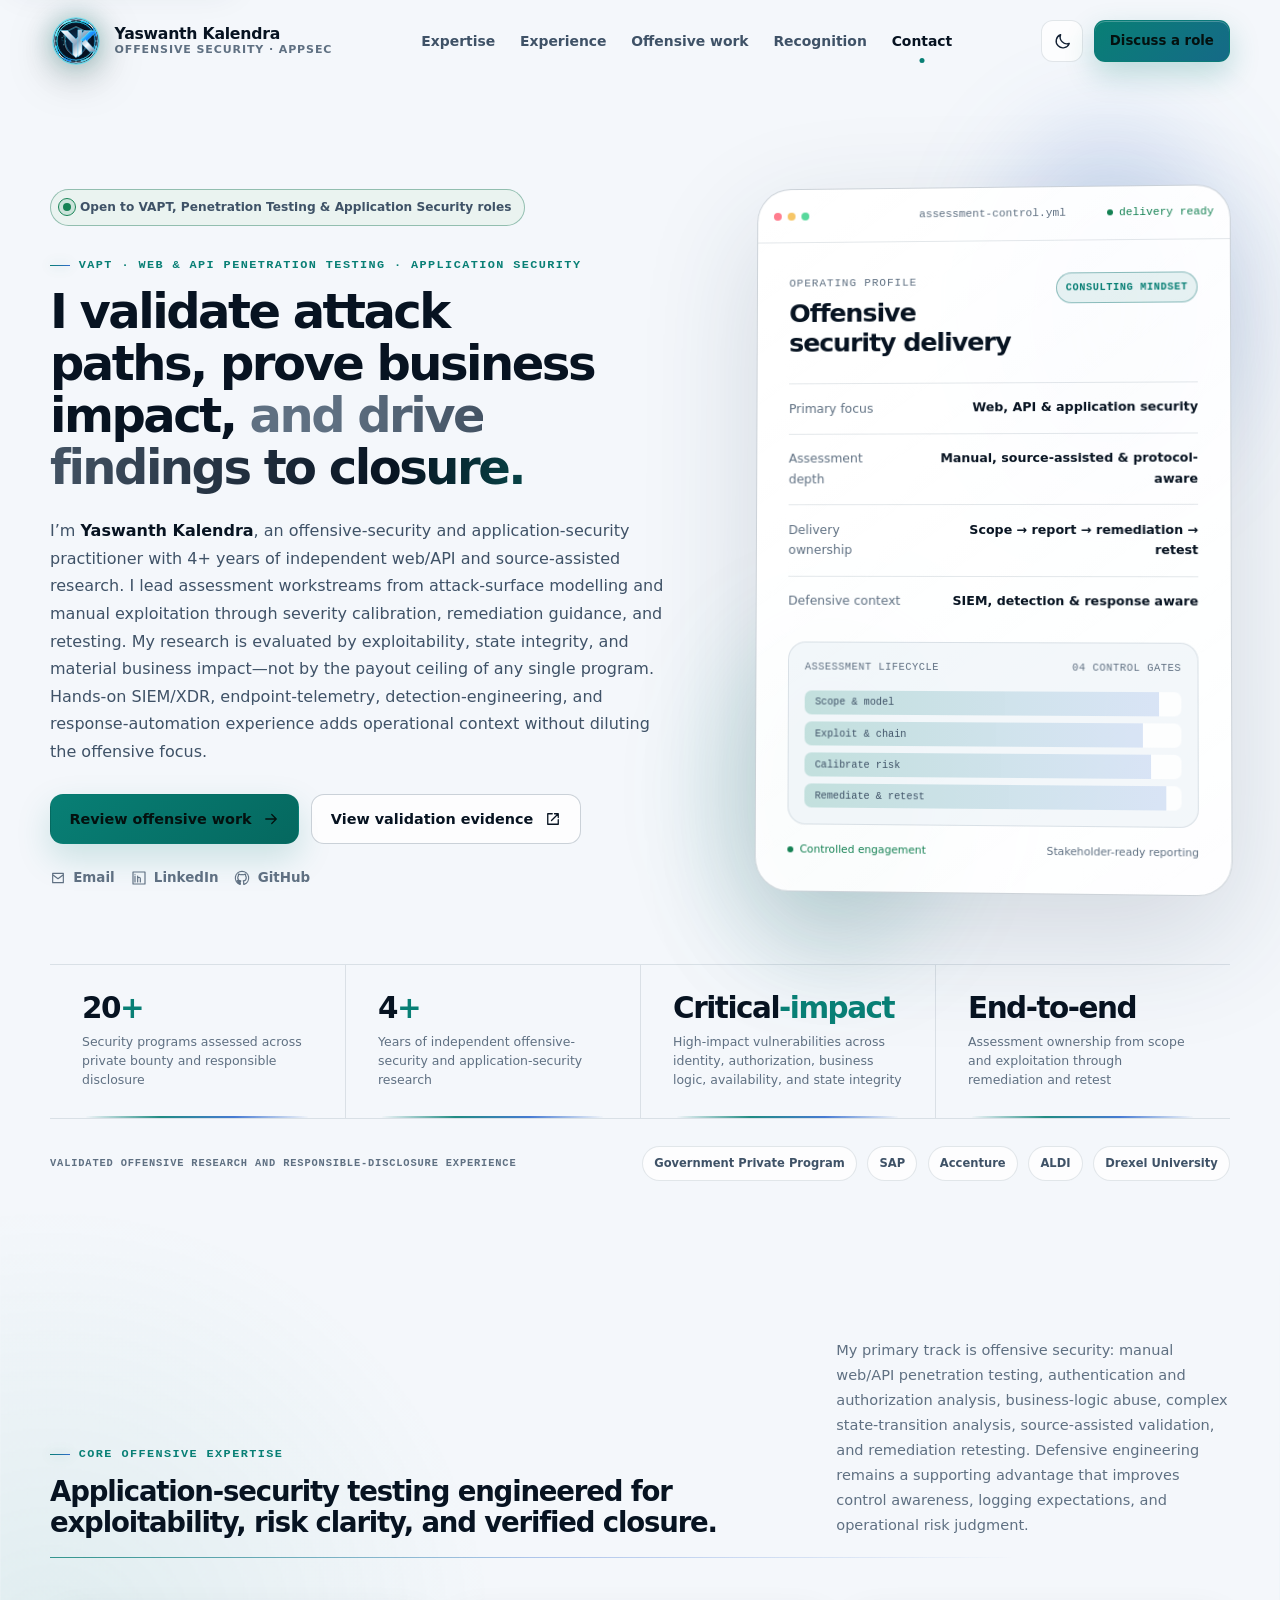
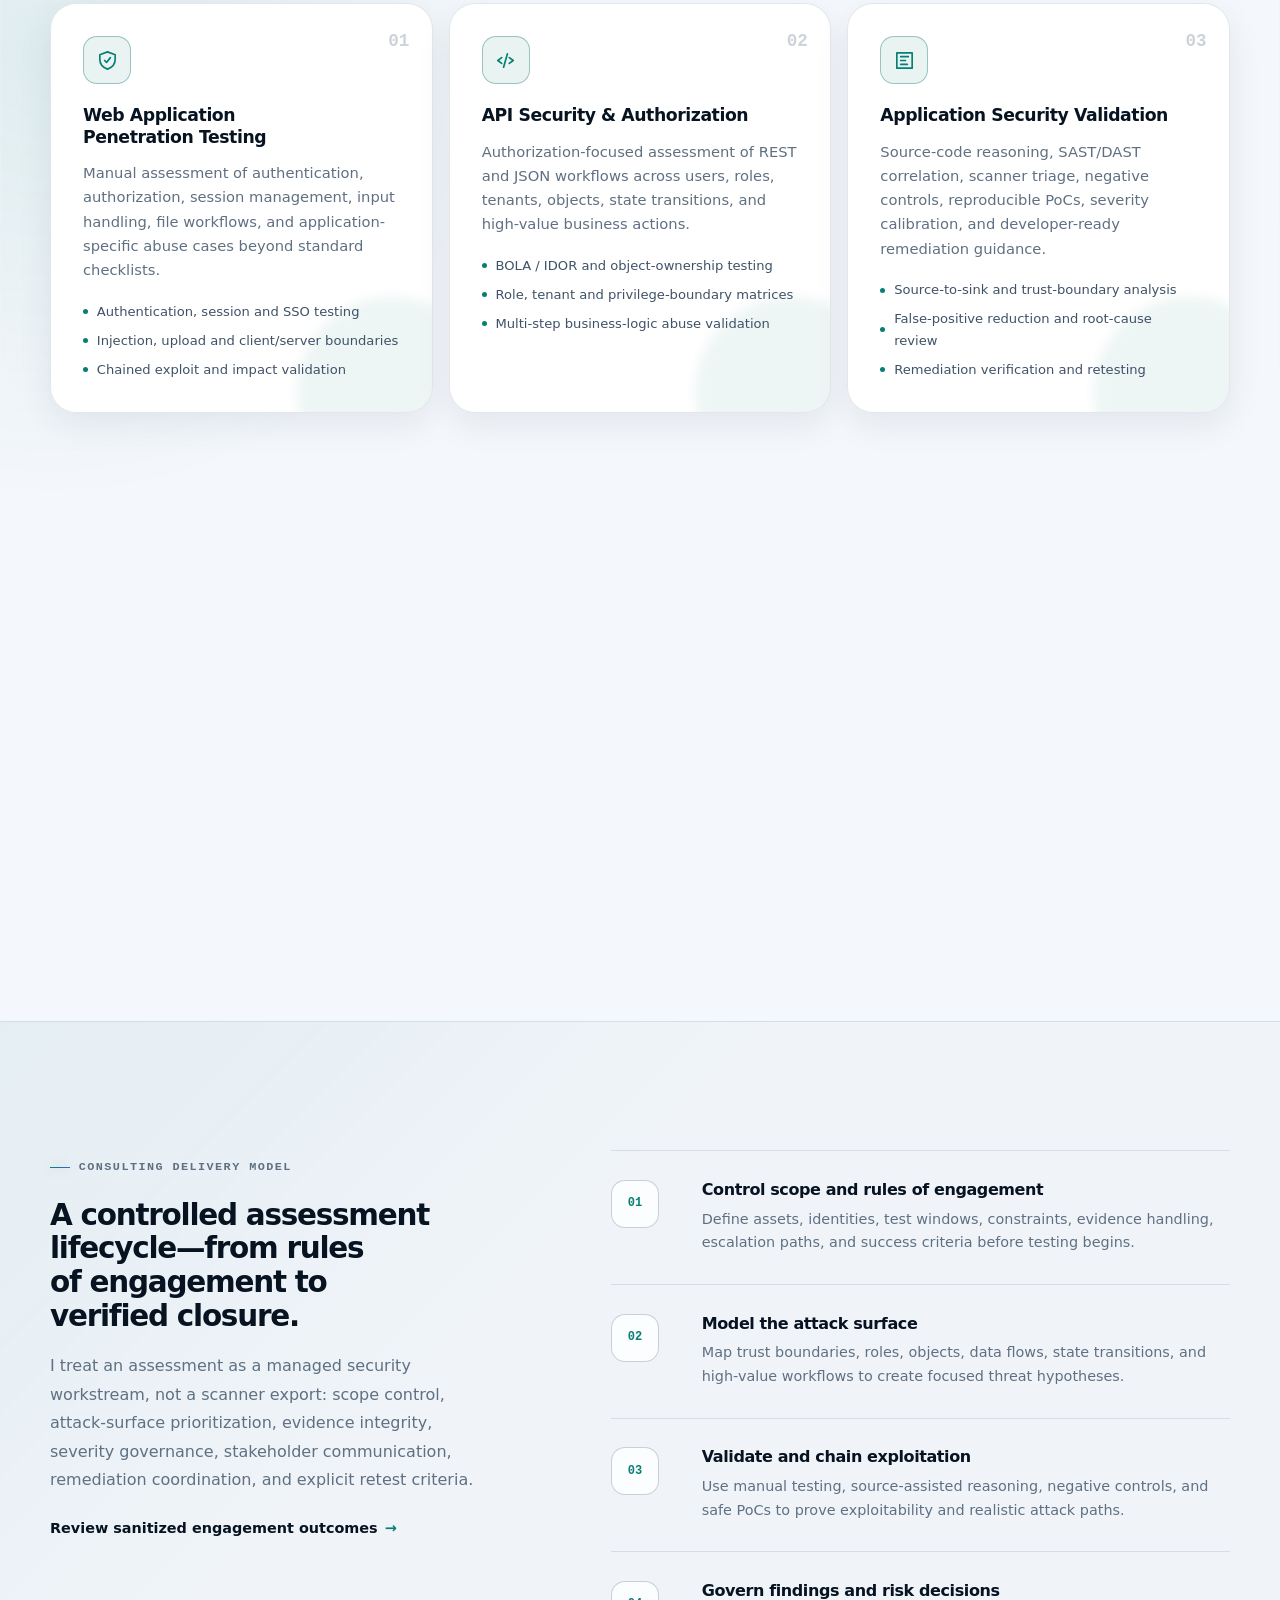
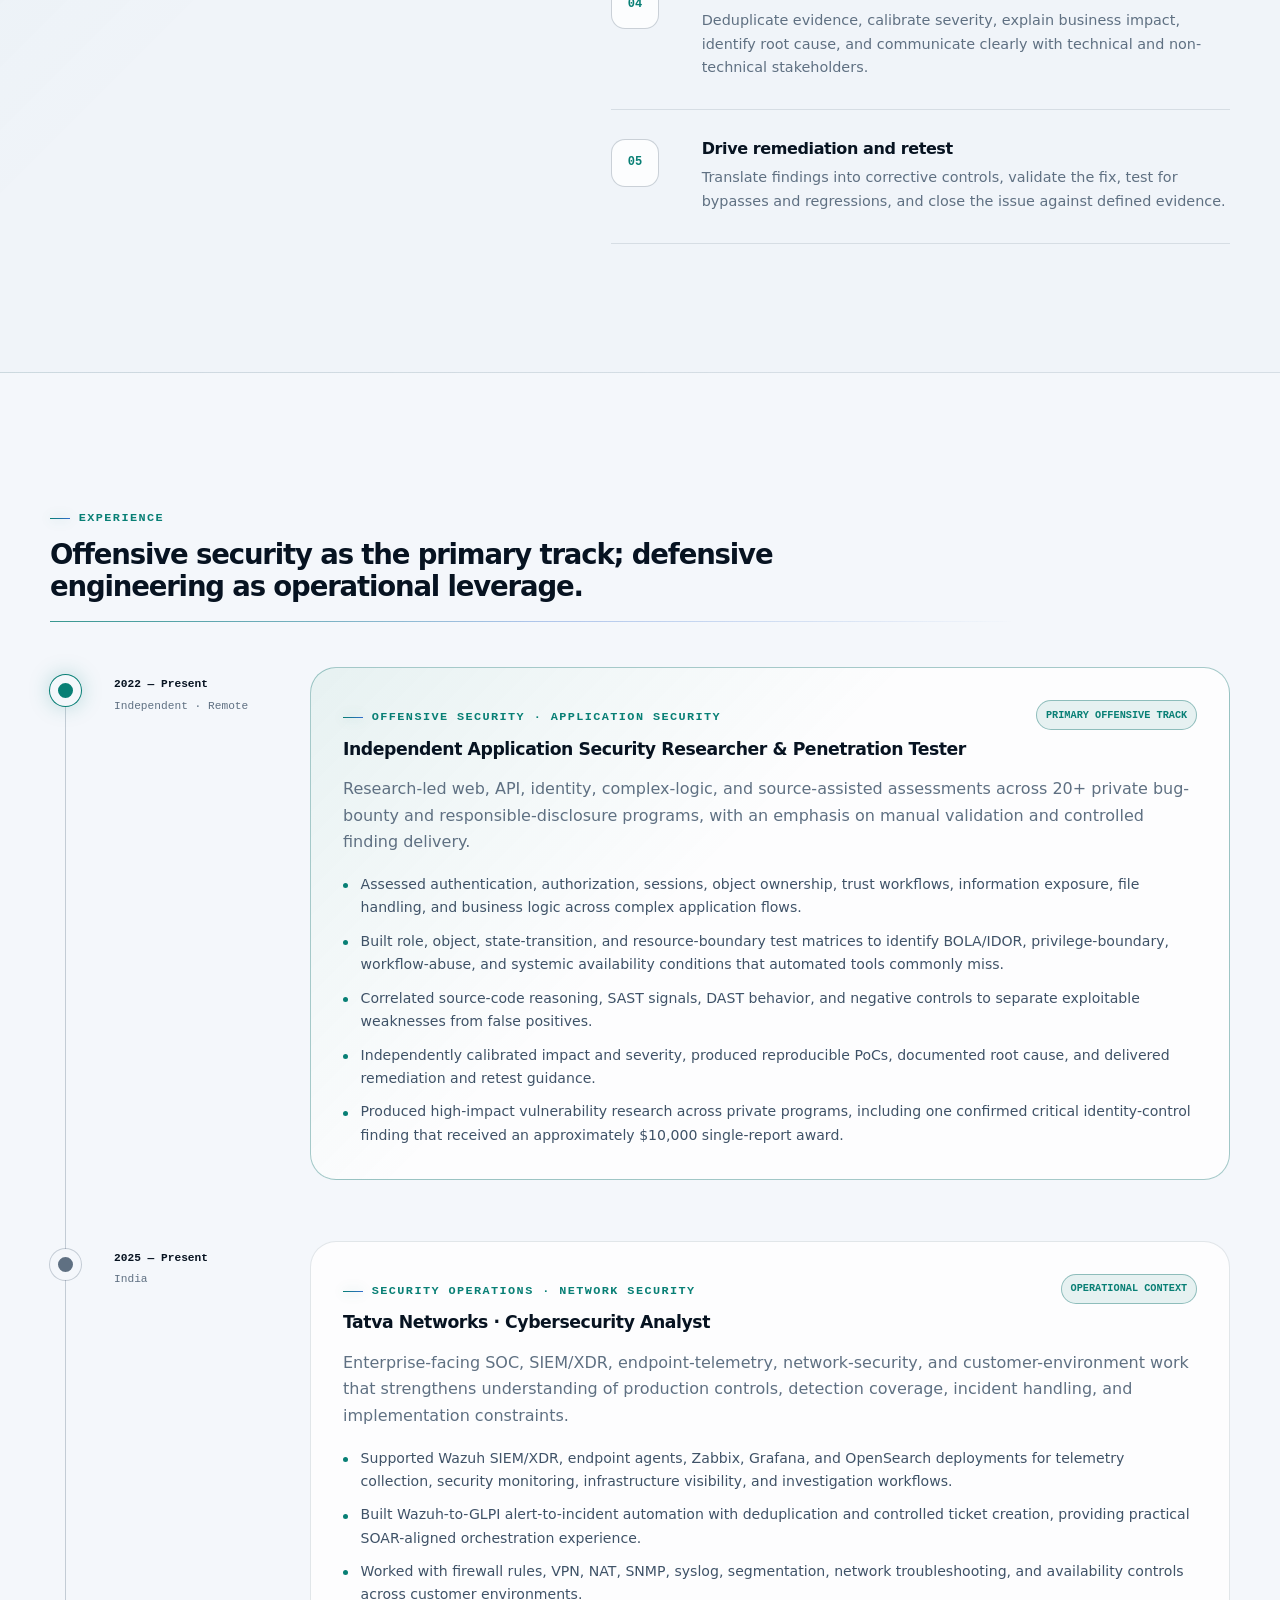
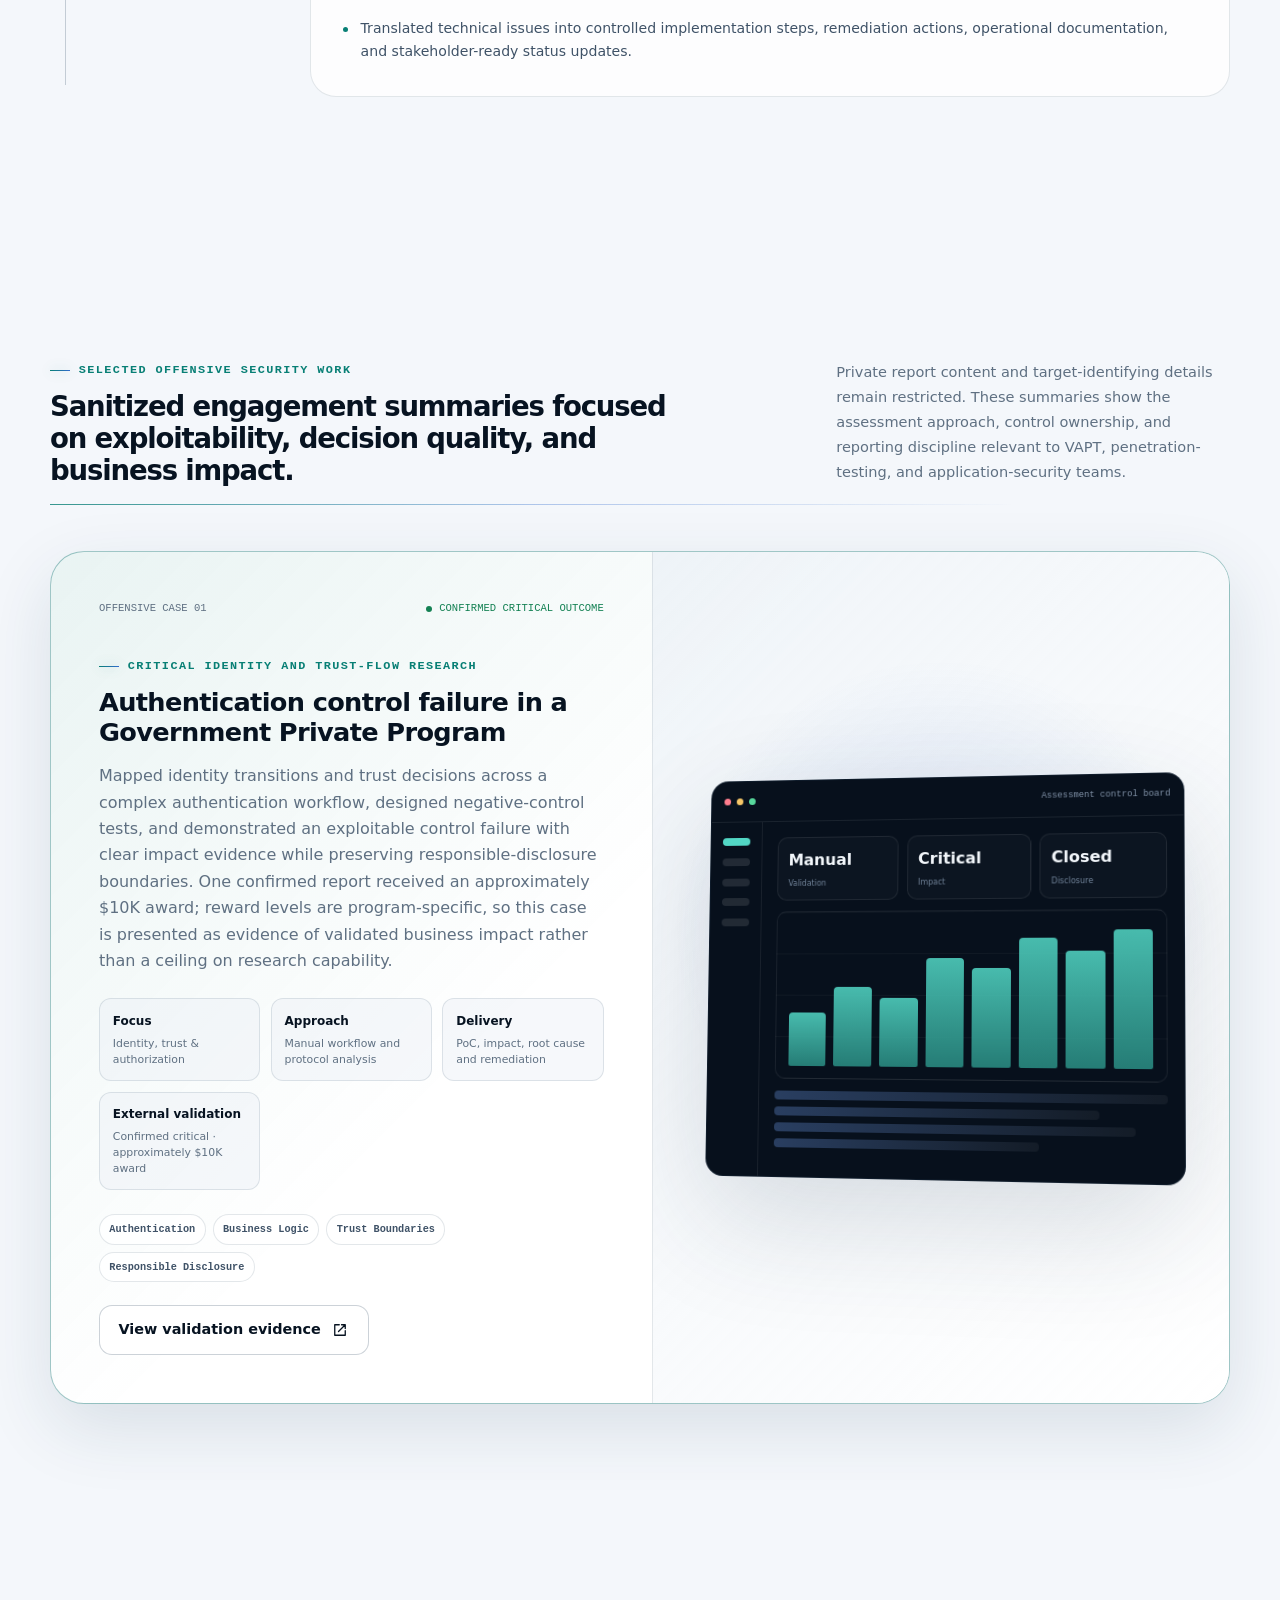
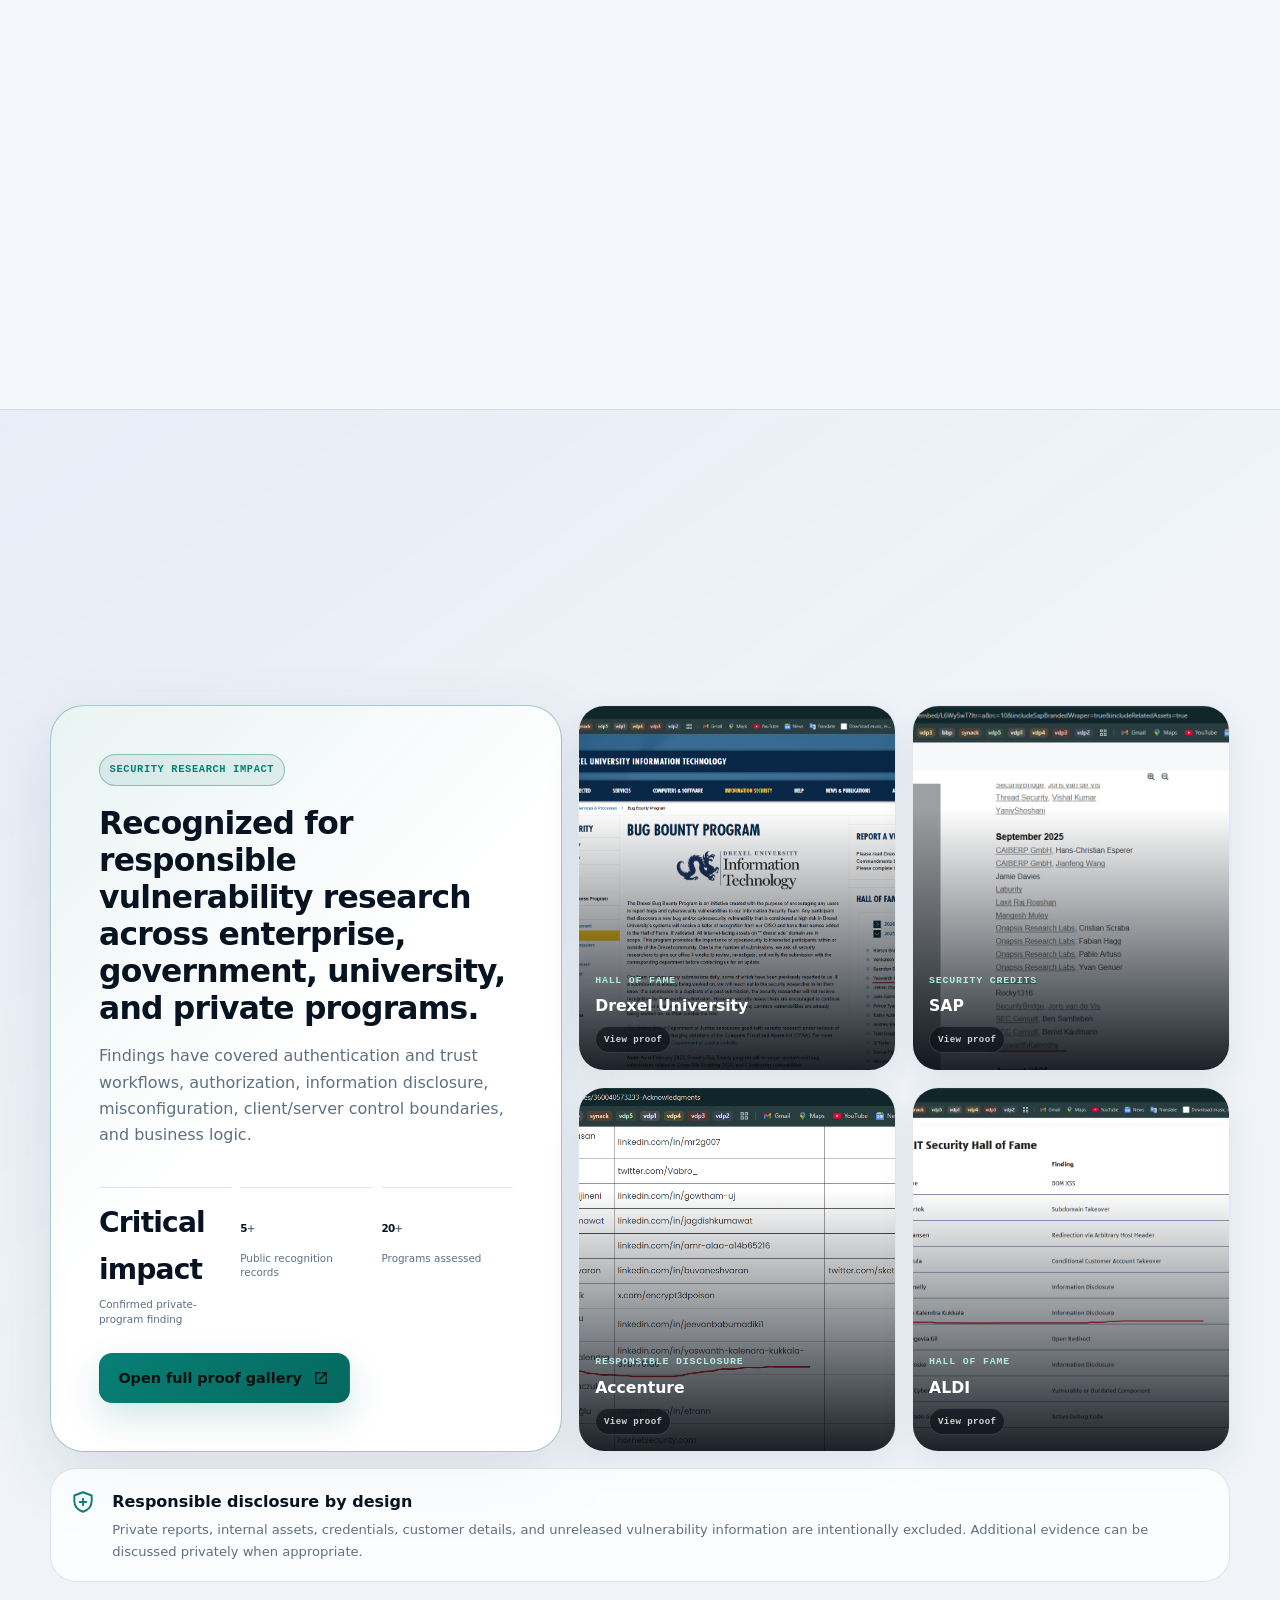
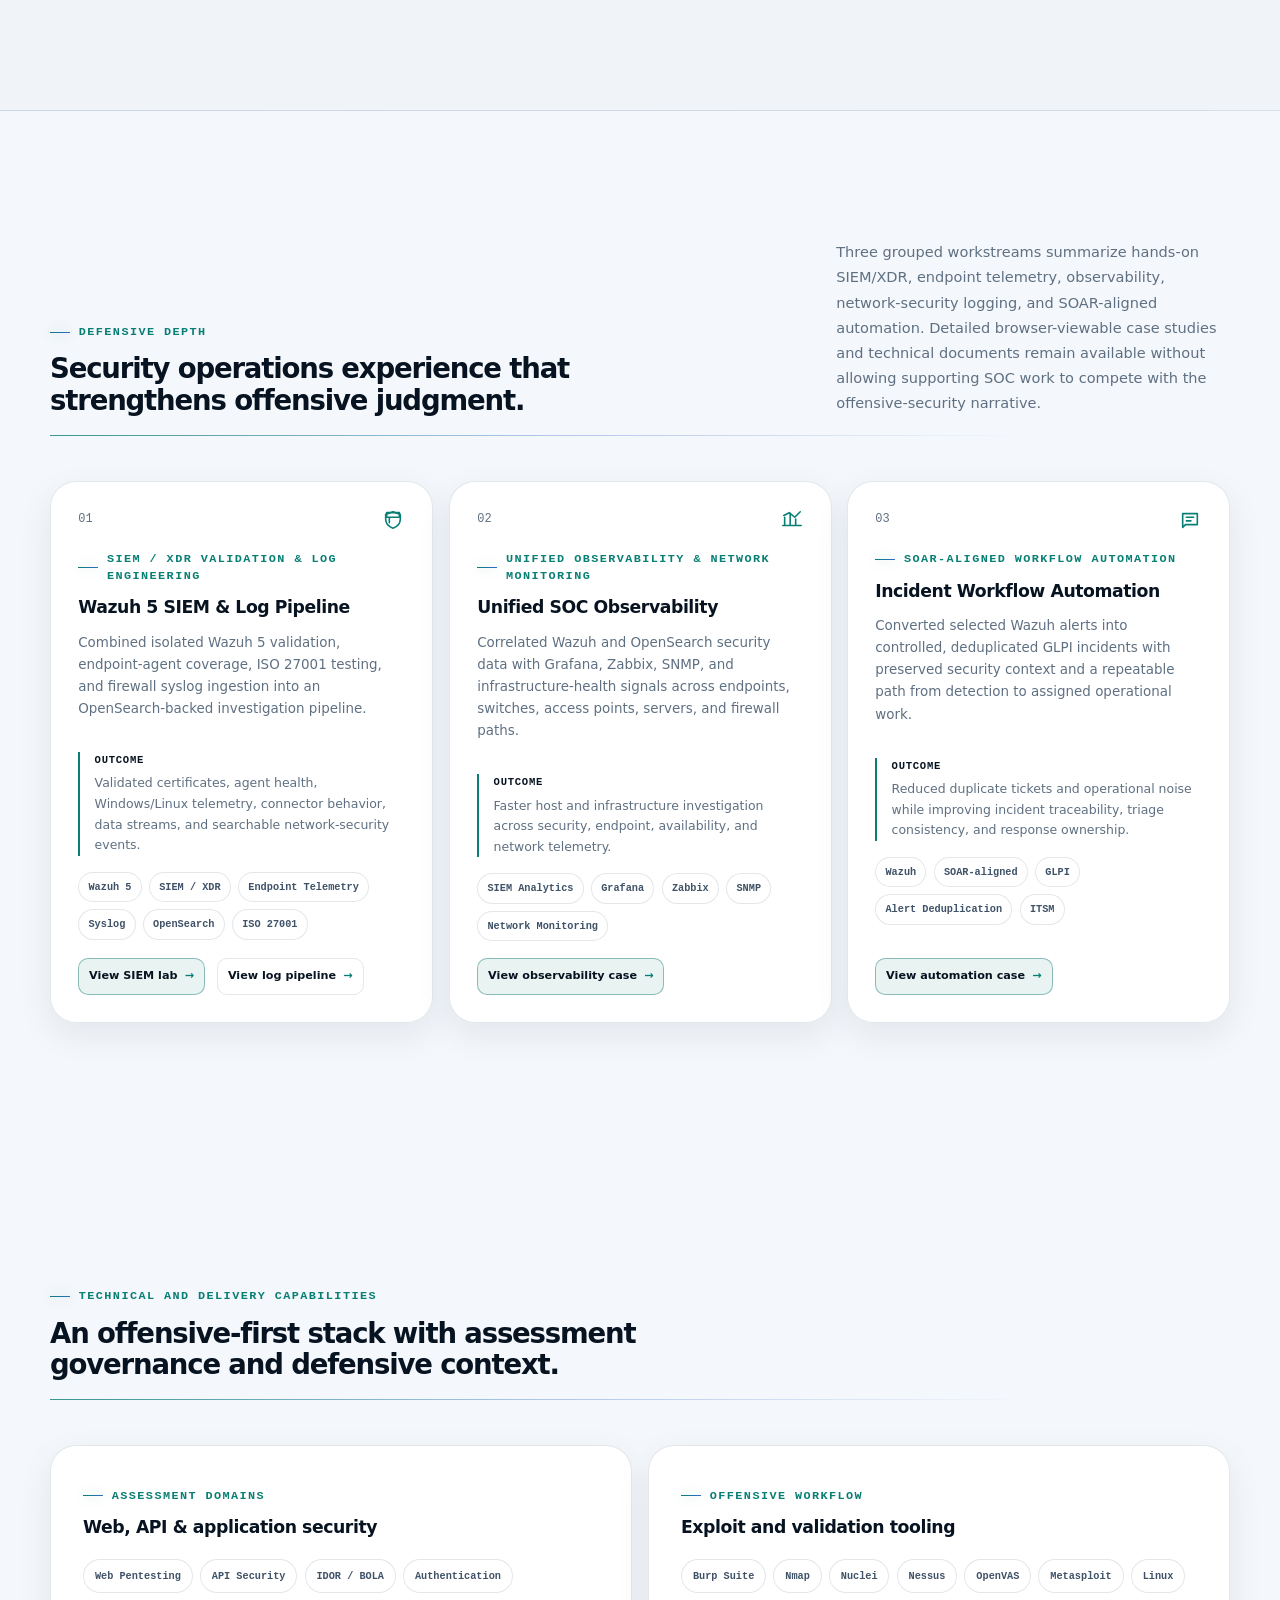
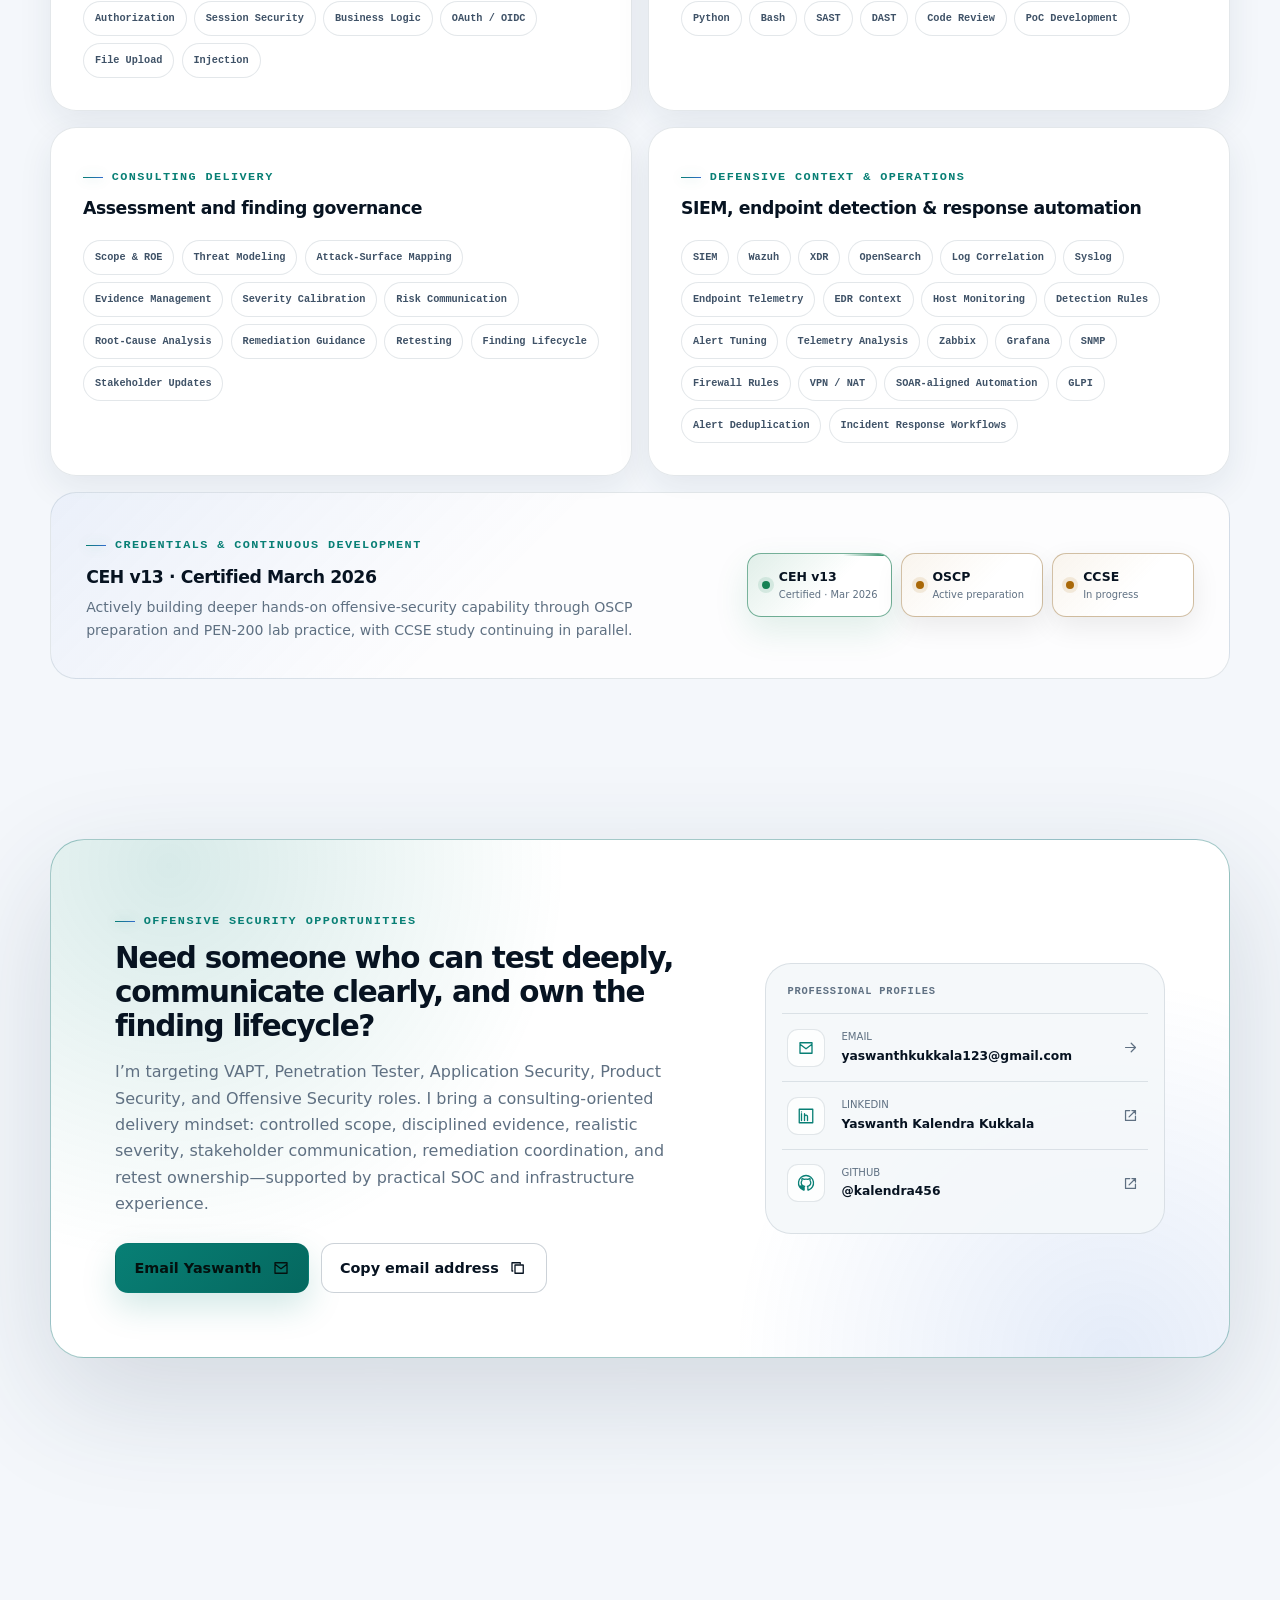
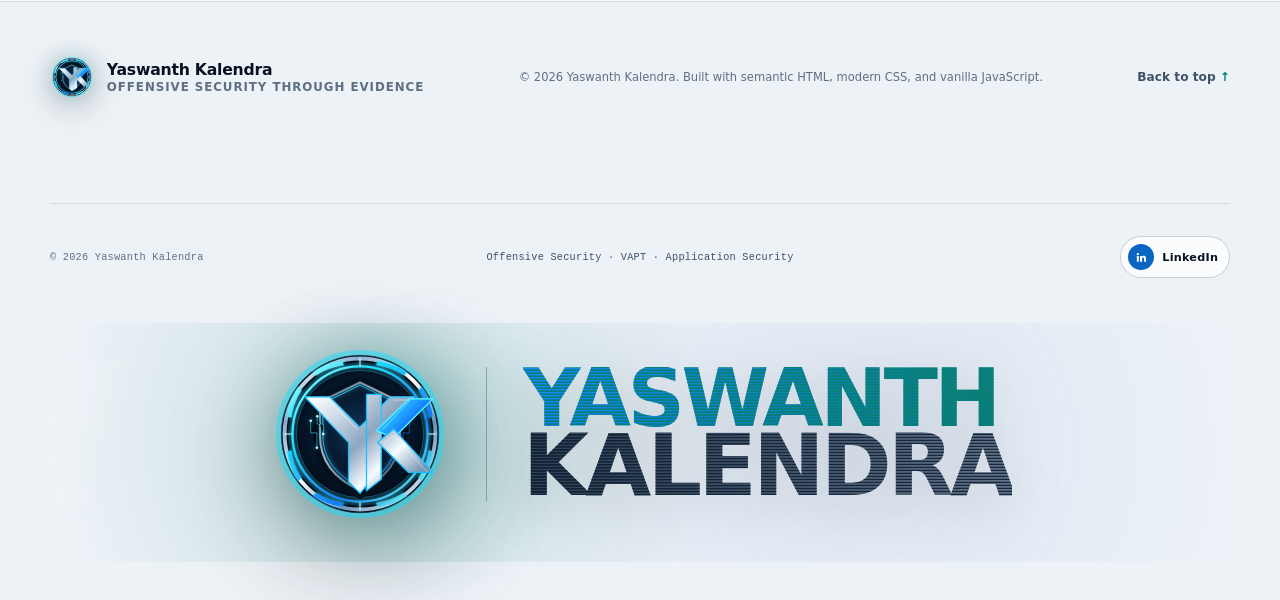
==== index.html @ 93eaff86 "Apply redesigned Circular Elite SVG logo" ====
<!doctype html>
<html lang="en" data-theme="dark">
<head>
  <meta charset="utf-8">
  <meta name="viewport" content="width=device-width, initial-scale=1">
  <meta name="color-scheme" content="dark light">
  <meta name="theme-color" content="#07111f">
  <meta name="robots" content="index, follow">

  <title>Yaswanth Kalendra | Offensive Security, VAPT &amp; Application Security</title>
  <meta name="description" content="Offensive-security portfolio of Yaswanth Kalendra, focused on VAPT, web and API penetration testing, application-security validation, complex logic and protocol security, remediation, and retesting—with practical SOC and detection-engineering context.">
  <link rel="canonical" href="https://kalendra456.github.io/kalendra/">

  <meta property="og:type" content="website">
  <meta property="og:url" content="https://kalendra456.github.io/kalendra/">
  <meta property="og:title" content="Yaswanth Kalendra | Offensive Security, VAPT &amp; Application Security">
  <meta property="og:description" content="Offensive security, VAPT, application-security research, complex logic and protocol validation, and end-to-end finding ownership backed by real-world results and defensive engineering context.">
  <meta property="og:image" content="https://kalendra456.github.io/kalendra/assets/email-background.jpg">
  <meta property="og:image:alt" content="Yaswanth Kalendra cybersecurity portfolio">
  <meta name="twitter:card" content="summary_large_image">
  <meta name="twitter:title" content="Yaswanth Kalendra | Offensive Security &amp; Application Security">
  <meta name="twitter:description" content="VAPT, web and API penetration testing, application-security validation, protocol logic, and SOC-informed offensive security.">
  <meta name="twitter:image" content="https://kalendra456.github.io/kalendra/assets/email-background.jpg">

  <link rel="icon" href="assets/yk-circular-elite-v2.svg" type="image/svg+xml">
  <link rel="apple-touch-icon" href="assets/yk-circular-elite-v2.svg">
  <link rel="manifest" href="site.webmanifest">
  <link rel="preload" href="style.css?v=26" as="style">
  <link rel="stylesheet" href="style.css?v=26">
  <link rel="stylesheet" href="polish.css?v=1">
  <link rel="stylesheet" href="typography.css?v=1">
  <link rel="stylesheet" href="streamline.css?v=1">

  <script>
    (() => {
      document.documentElement.classList.add('js');
      try {
        const stored = localStorage.getItem('portfolio-theme');
        const systemLight = window.matchMedia('(prefers-color-scheme: light)').matches;
        document.documentElement.dataset.theme = stored || (systemLight ? 'light' : 'dark');
      } catch (_) {
        document.documentElement.dataset.theme = 'dark';
      }
    })();
  </script>

  <script type="application/ld+json">
  {
    "@context": "https://schema.org",
    "@type": "Person",
    "name": "Yaswanth Kalendra Kukkala",
    "alternateName": "Yaswanth Kalendra",
    "url": "https://kalendra456.github.io/kalendra/",
    "image": "https://kalendra456.github.io/kalendra/assets/yk-circular-elite-v2.svg",
    "jobTitle": "Offensive Security and Application Security Practitioner",
    "email": "mailto:yaswanthkukkala123@gmail.com",
    "sameAs": [
      "https://github.com/kalendra456",
      "https://www.linkedin.com/in/yaswanth-kalendra-kukkala-37b7701a0/"
    ],
    "knowsAbout": [
      "Offensive Security",
      "Vulnerability Assessment and Penetration Testing",
      "Application Security",
      "Web Application Penetration Testing",
      "API Security",
      "Authentication and Authorization Testing",
      "Business Logic Testing",
      "Complex Logic Security",
      "Protocol Security",
      "Smart Contract Security Review",
      "State-Machine Analysis",
      "Invariant Analysis",
      "Resource Exhaustion Testing",
      "Threat Modeling",
      "Source Code Review",
      "SAST",
      "DAST",
      "Exploit Validation",
      "Severity Calibration",
      "Remediation Validation",
      "Security Consulting",
      "SOC Engineering",
      "Detection Engineering",
      "Security Information and Event Management (SIEM)",
      "Extended Detection and Response (XDR)",
      "Endpoint Detection and Response (EDR) Concepts",
      "Security Orchestration, Automation and Response (SOAR) Workflows",
      "Security Telemetry",
      "Incident Response Automation",
      "Linux"
    ]
  }
  </script>
  <link rel="stylesheet" href="footer-signature.css?v=5">
</head>
<body>
  <div class="scroll-progress" aria-hidden="true"><span id="scrollProgress"></span></div>
  <a class="skip-link" href="#main-content">Skip to main content</a>

  <div class="site-backdrop" aria-hidden="true">
    <span class="orb orb-one"></span>
    <span class="orb orb-two"></span>
    <span class="grid-plane"></span>
  </div>

  <header class="site-header" id="siteHeader">
    <div class="shell header-inner">
      <a class="brand" href="#top" aria-label="Yaswanth Kalendra — home">
        <img class="brand-mark" src="assets/yk-circular-elite-v2.svg" width="42" height="42" alt="">
        <span class="brand-copy">
          <strong>Yaswanth Kalendra</strong>
          <span>Offensive Security · AppSec</span>
        </span>
      </a>

      <nav class="desktop-nav" aria-label="Primary navigation">
        <a href="#expertise">Expertise</a>
        <a href="#experience">Experience</a>
        <a href="#work">Offensive work</a>
        <a href="#recognition">Recognition</a>
        <a href="#contact">Contact</a>
      </nav>

      <div class="header-actions">
        <button class="icon-button theme-toggle" id="themeToggle" type="button" aria-label="Switch color theme" aria-pressed="false">
          <svg class="sun-icon" viewBox="0 0 24 24" aria-hidden="true"><circle cx="12" cy="12" r="4"></circle><path d="M12 2v2M12 20v2M4.93 4.93l1.42 1.42M17.66 17.66l1.41 1.41M2 12h2M20 12h2M4.93 19.07l1.42-1.41M17.66 6.34l1.41-1.41"></path></svg>
          <svg class="moon-icon" viewBox="0 0 24 24" aria-hidden="true"><path d="M20.5 14.4A8.5 8.5 0 0 1 9.6 3.5 8.5 8.5 0 1 0 20.5 14.4Z"></path></svg>
        </button>
        <a class="button button-small header-cta" href="#contact">Discuss a role</a>
        <button class="icon-button menu-toggle" id="menuToggle" type="button" aria-label="Open navigation" aria-expanded="false" aria-controls="mobileNav">
          <svg viewBox="0 0 24 24" aria-hidden="true"><path d="M4 7h16M4 12h16M4 17h16"></path></svg>
        </button>
      </div>
    </div>

    <nav class="mobile-nav shell" id="mobileNav" aria-label="Mobile navigation" hidden>
      <a href="#expertise">Expertise</a>
      <a href="#experience">Experience</a>
      <a href="#work">Offensive work</a>
      <a href="#recognition">Recognition</a>
      <a href="#contact">Contact</a>
    </nav>
  </header>

  <main id="main-content">
    <section class="hero shell" id="top" aria-labelledby="hero-title">
  <div class="hero-copy" data-reveal>
    <div class="availability-chip">
      <span class="status-dot" aria-hidden="true"></span>
      Open to VAPT, Penetration Testing &amp; Application Security roles
    </div>

    <p class="eyebrow">VAPT · Web &amp; API Penetration Testing · Application Security</p>
    <h1 id="hero-title">I validate attack paths, prove business impact, <span>and drive findings to closure.</span></h1>
    <p class="hero-lead">
      I’m <strong>Yaswanth Kalendra</strong>, an offensive-security and application-security practitioner with 4+ years of independent web/API and source-assisted research. I lead assessment workstreams from attack-surface modelling and manual exploitation through severity calibration, remediation guidance, and retesting. My research is evaluated by exploitability, state integrity, and material business impact—not by the payout ceiling of any single program. Hands-on SIEM/XDR, endpoint-telemetry, detection-engineering, and response-automation experience adds operational context without diluting the offensive focus.
    </p>

    <div class="hero-actions">
      <a class="button" href="#work">
        Review offensive work
        <svg viewBox="0 0 24 24" aria-hidden="true"><path d="M5 12h14M13 6l6 6-6 6"></path></svg>
      </a>
      <a class="button button-secondary" href="photo-gallery/">
        View validation evidence
        <svg viewBox="0 0 24 24" aria-hidden="true"><path d="M14 5h5v5M10 14 19 5M19 13v6H5V5h6"></path></svg>
      </a>
    </div>

    <div class="hero-links" aria-label="Professional profiles">
      <a href="mailto:yaswanthkukkala123@gmail.com">
        <svg viewBox="0 0 24 24" aria-hidden="true"><path d="M4 5h16v14H4zM4 7l8 6 8-6"></path></svg>
        Email
      </a>
      <a href="https://www.linkedin.com/in/yaswanth-kalendra-kukkala-37b7701a0/" target="_blank" rel="noopener noreferrer">
        <svg viewBox="0 0 24 24" aria-hidden="true"><path d="M6 9v9M6 6.5v.01M10 18v-5c0-2.5 4-3 4 0v5M10 9v9M3 3h18v18H3z"></path></svg>
        LinkedIn
      </a>
      <a href="https://github.com/kalendra456" target="_blank" rel="noopener noreferrer">
        <svg viewBox="0 0 24 24" aria-hidden="true"><path d="M12 2a10 10 0 0 0-3.16 19.49c.5.09.68-.22.68-.48v-1.87c-2.78.6-3.37-1.18-3.37-1.18-.45-1.16-1.11-1.47-1.11-1.47-.91-.62.07-.61.07-.61 1 .07 1.53 1.03 1.53 1.03.9 1.53 2.35 1.09 2.92.83.09-.65.35-1.09.64-1.34-2.22-.25-4.56-1.11-4.56-4.94 0-1.09.39-1.98 1.03-2.68-.1-.25-.45-1.27.1-2.64 0 0 .84-.27 2.75 1.02A9.56 9.56 0 0 1 12 6.82a9.5 9.5 0 0 1 2.5.34c1.91-1.29 2.75-1.02 2.75-1.02.55 1.37.2 2.39.1 2.64.64.7 1.03 1.59 1.03 2.68 0 3.84-2.34 4.68-4.57 4.93.36.31.68.92.68 1.85v2.77c0 .27.18.58.69.48A10 10 0 0 0 12 2Z"></path></svg>
        GitHub
      </a>
    </div>
  </div>

  <div class="hero-visual" data-reveal>
    <div class="security-console" aria-label="Offensive security delivery profile">
      <div class="console-bar">
        <div class="console-dots" aria-hidden="true"><span></span><span></span><span></span></div>
        <span>assessment-control.yml</span>
        <span class="console-state"><i></i> delivery ready</span>
      </div>

      <div class="console-body">
        <div class="console-heading">
          <div>
            <p>Operating profile</p>
            <h2>Offensive security delivery</h2>
          </div>
          <span class="risk-badge">Consulting mindset</span>
        </div>

        <div class="profile-row">
          <span class="row-label">Primary focus</span>
          <strong>Web, API &amp; application security</strong>
        </div>
        <div class="profile-row">
          <span class="row-label">Assessment depth</span>
          <strong>Manual, source-assisted &amp; protocol-aware</strong>
        </div>
        <div class="profile-row">
          <span class="row-label">Delivery ownership</span>
          <strong>Scope → report → remediation → retest</strong>
        </div>
        <div class="profile-row">
          <span class="row-label">Defensive context</span>
          <strong>SIEM, detection &amp; response aware</strong>
        </div>

        <div class="signal-panel">
          <div class="signal-title">
            <span>Assessment lifecycle</span>
            <span>04 control gates</span>
          </div>
          <div class="signal-line"><i style="--level: 94%"></i><span>Scope &amp; model</span></div>
          <div class="signal-line"><i style="--level: 90%"></i><span>Exploit &amp; chain</span></div>
          <div class="signal-line"><i style="--level: 92%"></i><span>Calibrate risk</span></div>
          <div class="signal-line"><i style="--level: 96%"></i><span>Remediate &amp; retest</span></div>
        </div>

        <div class="console-footer">
          <span><i></i> Controlled engagement</span>
          <span>Stakeholder-ready reporting</span>
        </div>
      </div>
    </div>
  </div>
</section>

    <section class="metrics shell" aria-label="Professional impact" data-reveal>
  <article>
    <strong>20<span>+</span></strong>
    <p>Security programs assessed across private bounty and responsible disclosure</p>
  </article>
  <article>
    <strong>4<span>+</span></strong>
    <p>Years of independent offensive-security and application-security research</p>
  </article>
  <article>
    <strong>Critical<span>-impact</span></strong>
    <p>High-impact vulnerabilities across identity, authorization, business logic, availability, and state integrity</p>
  </article>
  <article>
    <strong>End-to-end</strong>
    <p>Assessment ownership from scope and exploitation through remediation and retest</p>
  </article>
</section>

<section class="trust-strip shell" aria-label="Recognition highlights" data-reveal>
  <p>Validated offensive research and responsible-disclosure experience</p>
  <div>
    <span>Government Private Program</span>
    <span>SAP</span>
    <span>Accenture</span>
    <span>ALDI</span>
    <span>Drexel University</span>
  </div>
</section>

    <section class="section shell" id="expertise">
  <div class="section-heading" data-reveal>
    <div>
      <p class="eyebrow">Core offensive expertise</p>
      <h2>Application-security testing engineered for exploitability, risk clarity, and verified closure.</h2>
    </div>
    <p>
      My primary track is offensive security: manual web/API penetration testing, authentication and authorization analysis, business-logic abuse, complex state-transition analysis, source-assisted validation, and remediation retesting. Defensive engineering remains a supporting advantage that improves control awareness, logging expectations, and operational risk judgment.
    </p>
  </div>

  <div class="expertise-grid expertise-grid-streamlined">
    <article class="expertise-card card" data-reveal>
      <span class="card-index">01</span>
      <div class="card-icon">
        <svg viewBox="0 0 24 24" aria-hidden="true"><path d="M12 3 4 6v5c0 5 3.4 8.4 8 10 4.6-1.6 8-5 8-10V6l-8-3Z"></path><path d="m9 12 2 2 4-5"></path></svg>
      </div>
      <h3>Web Application Penetration Testing</h3>
      <p>Manual assessment of authentication, authorization, session management, input handling, file workflows, and application-specific abuse cases beyond standard checklists.</p>
      <ul class="compact-list">
        <li>Authentication, session and SSO testing</li>
        <li>Injection, upload and client/server boundaries</li>
        <li>Chained exploit and impact validation</li>
      </ul>
    </article>

    <article class="expertise-card card" data-reveal>
      <span class="card-index">02</span>
      <div class="card-icon">
        <svg viewBox="0 0 24 24" aria-hidden="true"><path d="M8 9 4 12l4 3M16 9l4 3-4 3M14 5l-4 14"></path></svg>
      </div>
      <h3>API Security &amp; Authorization</h3>
      <p>Authorization-focused assessment of REST and JSON workflows across users, roles, tenants, objects, state transitions, and high-value business actions.</p>
      <ul class="compact-list">
        <li>BOLA / IDOR and object-ownership testing</li>
        <li>Role, tenant and privilege-boundary matrices</li>
        <li>Multi-step business-logic abuse validation</li>
      </ul>
    </article>

    <article class="expertise-card card" data-reveal>
      <span class="card-index">03</span>
      <div class="card-icon">
        <svg viewBox="0 0 24 24" aria-hidden="true"><path d="M4 4h16v16H4zM8 8h8M8 12h5M8 16h7"></path></svg>
      </div>
      <h3>Application Security Validation</h3>
      <p>Source-code reasoning, SAST/DAST correlation, scanner triage, negative controls, reproducible PoCs, severity calibration, and developer-ready remediation guidance.</p>
      <ul class="compact-list">
        <li>Source-to-sink and trust-boundary analysis</li>
        <li>False-positive reduction and root-cause review</li>
        <li>Remediation verification and retesting</li>
      </ul>
    </article>

    <article class="expertise-card card" data-reveal>
      <span class="card-index">04</span>
      <div class="card-icon">
        <svg viewBox="0 0 24 24" aria-hidden="true"><path d="M4 18V9M10 18V5M16 18v-7M22 18H2"></path><path d="m3 7 6-3 6 5 6-6"></path></svg>
      </div>
      <h3>Detection-Informed Security Engineering &amp; Telemetry</h3>
      <p>Practical SOC, SIEM/XDR, endpoint-telemetry, detection-rule, and incident-workflow experience used to assess whether preventive controls, EDR-visible signals, and response paths support realistic attack scenarios.</p>
      <ul class="compact-list">
        <li>SIEM correlation, endpoint telemetry &amp; EDR context</li>
        <li>Detection-rule validation, alert tuning &amp; investigation</li>
        <li>SOAR-aligned orchestration and incident workflow</li>
      </ul>
    </article>

    <article class="expertise-card expertise-card-protocol card" data-reveal>
      <span class="card-index">05</span>
      <div class="card-icon">
        <svg viewBox="0 0 24 24" aria-hidden="true">
          <path d="M5 6h5l2 3h7M5 18h5l2-3h7"></path>
          <circle cx="4" cy="6" r="2"></circle>
          <circle cx="20" cy="9" r="2"></circle>
          <circle cx="4" cy="18" r="2"></circle>
          <circle cx="20" cy="15" r="2"></circle>
          <path d="M10 6v12M14 9v6"></path>
        </svg>
      </div>
      <p class="eyebrow expertise-card-kicker">Advanced research capability</p>
      <h3>Complex Logic &amp; Protocol Security</h3>
      <p>Source-assisted validation of state-machine transitions, cross-system trust boundaries, resource constraints, and atomic workflows that can affect availability, state integrity, authorization, and downstream execution.</p>
      <ul class="compact-list">
        <li>State-machine, invariant and atomic-workflow analysis</li>
        <li>Cross-system trust and resource-boundary testing</li>
        <li>Availability, integrity and recovery-path validation</li>
      </ul>
      <span class="expertise-disclosure">Presented at methodology level; active private findings and target-identifying details remain excluded until disclosure is authorized.</span>
    </article>
  </div>
</section>

    <section class="section methodology-section">
  <div class="shell methodology-layout">
    <div class="methodology-copy" data-reveal>
      <p class="eyebrow">Consulting delivery model</p>
      <h2>A controlled assessment lifecycle—from rules of engagement to verified closure.</h2>
      <p>
        I treat an assessment as a managed security workstream, not a scanner export: scope control, attack-surface prioritization, evidence integrity, severity governance, stakeholder communication, remediation coordination, and explicit retest criteria.
      </p>
      <a class="text-link" href="#work">Review sanitized engagement outcomes <span aria-hidden="true">→</span></a>
    </div>

    <ol class="methodology-steps">
      <li data-reveal>
        <span>01</span>
        <div><h3>Control scope and rules of engagement</h3><p>Define assets, identities, test windows, constraints, evidence handling, escalation paths, and success criteria before testing begins.</p></div>
      </li>
      <li data-reveal>
        <span>02</span>
        <div><h3>Model the attack surface</h3><p>Map trust boundaries, roles, objects, data flows, state transitions, and high-value workflows to create focused threat hypotheses.</p></div>
      </li>
      <li data-reveal>
        <span>03</span>
        <div><h3>Validate and chain exploitation</h3><p>Use manual testing, source-assisted reasoning, negative controls, and safe PoCs to prove exploitability and realistic attack paths.</p></div>
      </li>
      <li data-reveal>
        <span>04</span>
        <div><h3>Govern findings and risk decisions</h3><p>Deduplicate evidence, calibrate severity, explain business impact, identify root cause, and communicate clearly with technical and non-technical stakeholders.</p></div>
      </li>
      <li data-reveal>
        <span>05</span>
        <div><h3>Drive remediation and retest</h3><p>Translate findings into corrective controls, validate the fix, test for bypasses and regressions, and close the issue against defined evidence.</p></div>
      </li>
    </ol>
  </div>
</section>

    <section class="section shell" id="experience">
  <div class="section-heading compact-heading" data-reveal>
    <div>
      <p class="eyebrow">Experience</p>
      <h2>Offensive security as the primary track; defensive engineering as operational leverage.</h2>
    </div>
  </div>

  <div class="timeline">
    <article class="timeline-item featured" data-reveal>
      <div class="timeline-marker" aria-hidden="true"><span></span></div>
      <div class="timeline-meta">
        <span>2022 — Present</span>
        <span>Independent · Remote</span>
      </div>
      <div class="timeline-content">
        <div class="role-heading">
          <div>
            <p class="eyebrow">Offensive security · Application security</p>
            <h3>Independent Application Security Researcher &amp; Penetration Tester</h3>
          </div>
          <span class="role-badge">Primary offensive track</span>
        </div>
        <p>Research-led web, API, identity, complex-logic, and source-assisted assessments across 20+ private bug-bounty and responsible-disclosure programs, with an emphasis on manual validation and controlled finding delivery.</p>
        <ul class="experience-points">
          <li>Assessed authentication, authorization, sessions, object ownership, trust workflows, information exposure, file handling, and business logic across complex application flows.</li>
          <li>Built role, object, state-transition, and resource-boundary test matrices to identify BOLA/IDOR, privilege-boundary, workflow-abuse, and systemic availability conditions that automated tools commonly miss.</li>
          <li>Correlated source-code reasoning, SAST signals, DAST behavior, and negative controls to separate exploitable weaknesses from false positives.</li>
          <li>Independently calibrated impact and severity, produced reproducible PoCs, documented root cause, and delivered remediation and retest guidance.</li>
          <li>Produced high-impact vulnerability research across private programs, including one confirmed critical identity-control finding that received an approximately $10,000 single-report award.</li>
        </ul>
      </div>
    </article>

    <article class="timeline-item" data-reveal>
      <div class="timeline-marker" aria-hidden="true"><span></span></div>
      <div class="timeline-meta">
        <span>2025 — Present</span>
        <span>India</span>
      </div>
      <div class="timeline-content">
        <div class="role-heading">
          <div>
            <p class="eyebrow">Security operations · Network security</p>
            <h3>Tatva Networks · Cybersecurity Analyst</h3>
          </div>
          <span class="role-badge">Operational context</span>
        </div>
        <p>Enterprise-facing SOC, SIEM/XDR, endpoint-telemetry, network-security, and customer-environment work that strengthens understanding of production controls, detection coverage, incident handling, and implementation constraints.</p>
        <ul class="experience-points">
          <li>Supported Wazuh SIEM/XDR, endpoint agents, Zabbix, Grafana, and OpenSearch deployments for telemetry collection, security monitoring, infrastructure visibility, and investigation workflows.</li>
                        <li>Built Wazuh-to-GLPI alert-to-incident automation with deduplication and controlled ticket creation, providing practical SOAR-aligned orchestration experience.</li>
          <li>Worked with firewall rules, VPN, NAT, SNMP, syslog, segmentation, network troubleshooting, and availability controls across customer environments.</li>
          <li>Translated technical issues into controlled implementation steps, remediation actions, operational documentation, and stakeholder-ready status updates.</li>
        </ul>
      </div>
    </article>
  </div>
</section>

    <section class="section shell" id="work">
  <div class="section-heading" data-reveal>
    <div>
      <p class="eyebrow">Selected offensive security work</p>
      <h2>Sanitized engagement summaries focused on exploitability, decision quality, and business impact.</h2>
    </div>
    <p>Private report content and target-identifying details remain restricted. These summaries show the assessment approach, control ownership, and reporting discipline relevant to VAPT, penetration-testing, and application-security teams.</p>
  </div>

  <article class="case-study case-study-featured" data-reveal>
    <div class="case-copy">
      <div class="case-topline">
        <span class="case-number">Offensive case 01</span>
        <span class="case-status"><i></i> Confirmed critical outcome</span>
      </div>
      <p class="eyebrow">Critical identity and trust-flow research</p>
      <h3>Authentication control failure in a Government Private Program</h3>
      <p>Mapped identity transitions and trust decisions across a complex authentication workflow, designed negative-control tests, and demonstrated an exploitable control failure with clear impact evidence while preserving responsible-disclosure boundaries. One confirmed report received an approximately $10K award; reward levels are program-specific, so this case is presented as evidence of validated business impact rather than a ceiling on research capability.</p>
      <div class="outcome-grid">
        <div><strong>Focus</strong><span>Identity, trust &amp; authorization</span></div>
        <div><strong>Approach</strong><span>Manual workflow and protocol analysis</span></div>
        <div><strong>Delivery</strong><span>PoC, impact, root cause and remediation</span></div>
        <div><strong>External validation</strong><span>Confirmed critical · approximately $10K award</span></div>
      </div>
      <div class="tag-list" aria-label="Assessment disciplines">
        <span>Authentication</span><span>Business Logic</span><span>Trust Boundaries</span><span>Responsible Disclosure</span>
      </div>
      <a class="button button-secondary" href="photo-gallery/">
        View validation evidence
        <svg viewBox="0 0 24 24" aria-hidden="true"><path d="M14 5h5v5M10 14 19 5M19 13v6H5V5h6"></path></svg>
      </a>
    </div>
    <div class="case-visual" aria-hidden="true">
      <div class="dashboard-window">
        <div class="dashboard-bar"><span></span><span></span><span></span><b>Assessment control board</b></div>
        <div class="dashboard-body">
          <div class="dash-sidebar"><i></i><i></i><i></i><i></i><i></i></div>
          <div class="dash-main">
            <div class="dash-kpis"><span><b>Manual</b><small>Validation</small></span><span><b>Critical</b><small>Impact</small></span><span><b>Closed</b><small>Disclosure</small></span></div>
            <div class="dash-chart"><span style="--h:38%"></span><span style="--h:56%"></span><span style="--h:48%"></span><span style="--h:76%"></span><span style="--h:69%"></span><span style="--h:90%"></span><span style="--h:81%"></span><span style="--h:96%"></span></div>
            <div class="dash-events"><span></span><span></span><span></span><span></span></div>
          </div>
        </div>
      </div>
    </div>
  </article>

  <div class="offensive-methodology card" data-reveal>
    <div class="offensive-methodology-header">
      <div>
        <p class="eyebrow">Methodology highlights</p>
        <h3>Four repeatable controls behind the featured engagement.</h3>
      </div>
      <p>Condensed into one scan-friendly panel so the confirmed critical case remains the visual anchor while assessment breadth stays clear.</p>
    </div>

    <div class="offensive-methodology-grid">
      <article class="offensive-methodology-item">
        <span class="offensive-methodology-index">02</span>
        <div>
          <strong>Authorization boundaries</strong>
          <p>Test role, tenant, object, and state-transition controls through request mutation and multi-user negative controls.</p>
          <small>API Security · BOLA / IDOR · Access Control</small>
        </div>
      </article>

      <article class="offensive-methodology-item">
        <span class="offensive-methodology-index">03</span>
        <div>
          <strong>Code-to-runtime validation</strong>
          <p>Correlate source paths, configuration, trust decisions, and runtime behavior to confirm exploitability and root cause.</p>
          <small>Code Review · SAST + DAST · Root Cause</small>
        </div>
      </article>

      <article class="offensive-methodology-item">
        <span class="offensive-methodology-index">04</span>
        <div>
          <strong>Finding governance</strong>
          <p>Reproduce, deduplicate, calibrate severity, explain business impact, and define remediation and retest criteria.</p>
          <small>Triage · Severity · Reporting · Retest</small>
        </div>
      </article>

      <article class="offensive-methodology-item">
        <span class="offensive-methodology-index">05</span>
        <div>
          <strong>Risk-based assessment planning</strong>
          <p>Prioritize authentication, session, upload, integration, and business-process surfaces around high-value control boundaries.</p>
          <small>Burp Suite · Threat Modeling · Web Security</small>
        </div>
      </article>
    </div>
  </div>
</section>

    <section class="section recognition-section" id="recognition">
      <div class="shell">
        <div class="section-heading" data-reveal>
          <div>
            <p class="eyebrow">Offensive research recognition &amp; proof</p>
            <h2>Validated offensive-security impact, supported by verifiable evidence.</h2>
          </div>
          <p>Public acknowledgments and selected proof demonstrate independent offensive-security validation while private reports, client identifiers, and sensitive technical detail remain protected.</p>
        </div>

        <div class="recognition-layout">
          <article class="recognition-summary" data-reveal>
            <span class="summary-label">Security research impact</span>
            <h3>Recognized for responsible vulnerability research across enterprise, government, university, and private programs.</h3>
            <p>Findings have covered authentication and trust workflows, authorization, information disclosure, misconfiguration, client/server control boundaries, and business logic.</p>

            <div class="recognition-numbers">
              <div><strong>Critical impact</strong><span>Confirmed private-program finding</span></div>
              <div><strong>5+</strong><span>Public recognition records</span></div>
              <div><strong>20+</strong><span>Programs assessed</span></div>
            </div>

            <a class="button" href="photo-gallery/">
              Open full proof gallery
              <svg viewBox="0 0 24 24" aria-hidden="true"><path d="M14 5h5v5M10 14 19 5M19 13v6H5V5h6"></path></svg>
            </a>
          </article>

          <div class="proof-grid" data-reveal>
            <a class="proof-card" href="assets/recognitions/drexel-hof.jpg" data-lightbox data-lightbox-title="Drexel University · Hall of Fame" data-lightbox-description="Public Hall of Fame recognition following responsible vulnerability disclosure." aria-label="Enlarge Drexel University Hall of Fame proof">
              <img src="assets/recognitions/drexel-hof.jpg" alt="Drexel University Hall of Fame recognition" loading="lazy" width="640" height="400">
              <span><small>Hall of Fame</small><strong>Drexel University</strong></span>
            </a>
            <a class="proof-card" href="assets/recognitions/sap-credits.jpg" data-lightbox data-lightbox-title="SAP · Security Credits" data-lightbox-description="Public SAP Security Credits recognition associated with responsible security research." aria-label="Enlarge SAP Security Credits proof">
              <img src="assets/recognitions/sap-credits.jpg" alt="SAP Security Credits recognition" loading="lazy" width="640" height="400">
              <span><small>Security Credits</small><strong>SAP</strong></span>
            </a>
            <a class="proof-card" href="assets/recognitions/accenture-hof.jpg" data-lightbox data-lightbox-title="Accenture · Responsible Disclosure" data-lightbox-description="Public recognition associated with responsible vulnerability disclosure." aria-label="Enlarge Accenture responsible disclosure proof">
              <img src="assets/recognitions/accenture-hof.jpg" alt="Accenture responsible disclosure recognition" loading="lazy" width="640" height="400">
              <span><small>Responsible Disclosure</small><strong>Accenture</strong></span>
            </a>
            <a class="proof-card" href="assets/recognitions/aldi-hof.jpg" data-lightbox data-lightbox-title="ALDI · IT Security Hall of Fame" data-lightbox-description="Public Hall of Fame evidence for a valid responsible-disclosure finding." aria-label="Enlarge ALDI Hall of Fame proof">
              <img src="assets/recognitions/aldi-hof.jpg" alt="ALDI IT Security Hall of Fame recognition" loading="lazy" width="640" height="400">
              <span><small>Hall of Fame</small><strong>ALDI</strong></span>
            </a>
          </div>
        </div>

        <div class="disclosure-note" data-reveal>
          <svg viewBox="0 0 24 24" aria-hidden="true"><path d="M12 3 4 6v5c0 5 3.4 8.4 8 10 4.6-1.6 8-5 8-10V6l-8-3Z"></path><path d="M9 12h6M12 9v6"></path></svg>
          <div>
            <strong>Responsible disclosure by design</strong>
            <p>Private reports, internal assets, credentials, customer details, and unreleased vulnerability information are intentionally excluded. Additional evidence can be discussed privately when appropriate.</p>
          </div>
        </div>
      </div>
    </section>

    <section class="section shell" id="operations">
  <div class="section-heading" data-reveal>
    <div>
      <p class="eyebrow">Defensive depth</p>
      <h2>Security operations experience that strengthens offensive judgment.</h2>
    </div>
    <p>Three grouped workstreams summarize hands-on SIEM/XDR, endpoint telemetry, observability, network-security logging, and SOAR-aligned automation. Detailed browser-viewable case studies and technical documents remain available without allowing supporting SOC work to compete with the offensive-security narrative.</p>
  </div>

  <div class="case-grid defensive-case-grid">
    <article class="case-card card" data-reveal>
      <div class="case-card-head"><span>01</span><svg viewBox="0 0 24 24" aria-hidden="true"><path d="M12 3 4 6v5c0 5 3.4 8.4 8 10 4.6-1.6 8-5 8-10V6l-8-3Z"></path><path d="M5 4h14v5H5zM8 9v6"></path></svg></div>
      <p class="eyebrow">SIEM / XDR validation &amp; log engineering</p>
      <h3>Wazuh 5 SIEM &amp; Log Pipeline</h3>
      <p>Combined isolated Wazuh 5 validation, endpoint-agent coverage, ISO 27001 testing, and firewall syslog ingestion into an OpenSearch-backed investigation pipeline.</p>
      <div class="case-result"><strong>Outcome</strong><span>Validated certificates, agent health, Windows/Linux telemetry, connector behavior, data streams, and searchable network-security events.</span></div>
      <div class="tag-list"><span>Wazuh 5</span><span>SIEM / XDR</span><span>Endpoint Telemetry</span><span>Syslog</span><span>OpenSearch</span><span>ISO 27001</span></div>
      <div class="case-actions">
        <a class="text-link" href="case-studies/#wazuh-iso27001">View SIEM lab <span aria-hidden="true">→</span></a>
        <a class="text-link" href="case-studies/#firewall-syslog">View log pipeline <span aria-hidden="true">→</span></a>
      </div>
    </article>

    <article class="case-card card" data-reveal>
      <div class="case-card-head"><span>02</span><svg viewBox="0 0 24 24" aria-hidden="true"><path d="M4 18V9M10 18V5M16 18v-7M22 18H2"></path><path d="m3 7 6-3 6 5 6-6"></path></svg></div>
      <p class="eyebrow">Unified observability &amp; network monitoring</p>
      <h3>Unified SOC Observability</h3>
      <p>Correlated Wazuh and OpenSearch security data with Grafana, Zabbix, SNMP, and infrastructure-health signals across endpoints, switches, access points, servers, and firewall paths.</p>
      <div class="case-result"><strong>Outcome</strong><span>Faster host and infrastructure investigation across security, endpoint, availability, and network telemetry.</span></div>
      <div class="tag-list"><span>SIEM Analytics</span><span>Grafana</span><span>Zabbix</span><span>SNMP</span><span>Network Monitoring</span></div>
      <div class="case-actions">
        <a class="text-link" href="case-studies/#unified-soc-dashboard">View observability case <span aria-hidden="true">→</span></a>
      </div>
    </article>

    <article class="case-card card" data-reveal>
      <div class="case-card-head"><span>03</span><svg viewBox="0 0 24 24" aria-hidden="true"><path d="M4 5h16v12H7l-3 3zM8 9h8M8 13h5"></path></svg></div>
      <p class="eyebrow">SOAR-aligned workflow automation</p>
      <h3>Incident Workflow Automation</h3>
      <p>Converted selected Wazuh alerts into controlled, deduplicated GLPI incidents with preserved security context and a repeatable path from detection to assigned operational work.</p>
      <div class="case-result"><strong>Outcome</strong><span>Reduced duplicate tickets and operational noise while improving incident traceability, triage consistency, and response ownership.</span></div>
      <div class="tag-list"><span>Wazuh</span><span>SOAR-aligned</span><span>GLPI</span><span>Alert Deduplication</span><span>ITSM</span></div>
      <div class="case-actions">
        <a class="text-link" href="case-studies/#wazuh-glpi">View automation case <span aria-hidden="true">→</span></a>
      </div>
    </article>
  </div>
</section>

<section class="section shell" id="capabilities">
  <div class="section-heading" data-reveal>
    <div>
      <p class="eyebrow">Technical and delivery capabilities</p>
      <h2>An offensive-first stack with assessment governance and defensive context.</h2>
    </div>
  </div>

  <div class="capability-grid">
    <article class="capability-group card" data-reveal>
      <p class="eyebrow">Assessment domains</p>
      <h3>Web, API &amp; application security</h3>
      <div class="skill-cloud"><span>Web Pentesting</span><span>API Security</span><span>IDOR / BOLA</span><span>Authentication</span><span>Authorization</span><span>Session Security</span><span>Business Logic</span><span>OAuth / OIDC</span><span>File Upload</span><span>Injection</span></div>
    </article>
    <article class="capability-group card" data-reveal>
      <p class="eyebrow">Offensive workflow</p>
      <h3>Exploit and validation tooling</h3>
      <div class="skill-cloud"><span>Burp Suite</span><span>Nmap</span><span>Nuclei</span><span>Nessus</span><span>OpenVAS</span><span>Metasploit</span><span>Linux</span><span>Python</span><span>Bash</span><span>SAST</span><span>DAST</span><span>Code Review</span><span>PoC Development</span></div>
    </article>
    <article class="capability-group card" data-reveal>
      <p class="eyebrow">Consulting delivery</p>
      <h3>Assessment and finding governance</h3>
      <div class="skill-cloud"><span>Scope &amp; ROE</span><span>Threat Modeling</span><span>Attack-Surface Mapping</span><span>Evidence Management</span><span>Severity Calibration</span><span>Risk Communication</span><span>Root-Cause Analysis</span><span>Remediation Guidance</span><span>Retesting</span><span>Finding Lifecycle</span><span>Stakeholder Updates</span></div>
    </article>
    <article class="capability-group card" data-reveal>
      <p class="eyebrow">Defensive context &amp; operations</p>
      <h3>SIEM, endpoint detection &amp; response automation</h3>
      <div class="skill-cloud"><span>SIEM</span><span>Wazuh</span><span>XDR</span><span>OpenSearch</span><span>Log Correlation</span><span>Syslog</span><span>Endpoint Telemetry</span><span>EDR Context</span><span>Host Monitoring</span><span>Detection Rules</span><span>Alert Tuning</span><span>Telemetry Analysis</span><span>Zabbix</span><span>Grafana</span><span>SNMP</span><span>Firewall Rules</span><span>VPN / NAT</span><span>SOAR-aligned Automation</span><span>GLPI</span><span>Alert Deduplication</span><span>Incident Response Workflows</span></div>
    </article>
  </div>

  <div class="credentials-panel" data-reveal>
    <div>
      <p class="eyebrow">Credentials &amp; continuous development</p>
      <h3>CEH v13 · Certified March 2026</h3>
      <p>Actively building deeper hands-on offensive-security capability through OSCP preparation and PEN-200 lab practice, with CCSE study continuing in parallel.</p>
    </div>
    <div class="credential-list">
      <span class="credential-badge credential-certified"><i class="complete"></i><strong>CEH v13</strong><small>Certified · Mar 2026</small></span>
      <span class="credential-badge credential-progress"><i></i><strong>OSCP</strong><small>Active preparation</small></span>
      <span class="credential-badge credential-progress"><i></i><strong>CCSE</strong><small>In progress</small></span>
    </div>
  </div>
</section>

    <section class="section contact-section" id="contact">
      <div class="shell contact-panel" data-reveal>
        <div class="contact-copy">
          <p class="eyebrow">Offensive security opportunities</p>
          <h2>Need someone who can test deeply, communicate clearly, and own the finding lifecycle?</h2>
          <p>I’m targeting VAPT, Penetration Tester, Application Security, Product Security, and Offensive Security roles. I bring a consulting-oriented delivery mindset: controlled scope, disciplined evidence, realistic severity, stakeholder communication, remediation coordination, and retest ownership—supported by practical SOC and infrastructure experience.</p>
          <div class="contact-actions">
            <a class="button" href="mailto:yaswanthkukkala123@gmail.com?subject=Offensive%20Security%20Opportunity">
              Email Yaswanth
              <svg viewBox="0 0 24 24" aria-hidden="true"><path d="M4 5h16v14H4zM4 7l8 6 8-6"></path></svg>
            </a>
            <button class="button button-secondary copy-email" id="copyEmail" type="button" data-email="yaswanthkukkala123@gmail.com">
              Copy email address
              <svg viewBox="0 0 24 24" aria-hidden="true"><path d="M8 8h11v11H8zM5 16H4V5h11v1"></path></svg>
            </button>
          </div>
        </div>

        <div class="contact-card">
          <p>Professional profiles</p>
          <a href="mailto:yaswanthkukkala123@gmail.com">
            <span class="contact-icon"><svg viewBox="0 0 24 24" aria-hidden="true"><path d="M4 5h16v14H4zM4 7l8 6 8-6"></path></svg></span>
            <span><small>Email</small><strong>yaswanthkukkala123@gmail.com</strong></span>
            <svg class="contact-arrow" viewBox="0 0 24 24" aria-hidden="true"><path d="M5 12h14M13 6l6 6-6 6"></path></svg>
          </a>
          <a href="https://www.linkedin.com/in/yaswanth-kalendra-kukkala-37b7701a0/" target="_blank" rel="noopener noreferrer">
            <span class="contact-icon"><svg viewBox="0 0 24 24" aria-hidden="true"><path d="M6 9v9M6 6.5v.01M10 18v-5c0-2.5 4-3 4 0v5M10 9v9M3 3h18v18H3z"></path></svg></span>
            <span><small>LinkedIn</small><strong>Yaswanth Kalendra Kukkala</strong></span>
            <svg class="contact-arrow" viewBox="0 0 24 24" aria-hidden="true"><path d="M14 5h5v5M10 14 19 5M19 13v6H5V5h6"></path></svg>
          </a>
          <a href="https://github.com/kalendra456" target="_blank" rel="noopener noreferrer">
            <span class="contact-icon"><svg viewBox="0 0 24 24" aria-hidden="true"><path d="M12 2a10 10 0 0 0-3.16 19.49c.5.09.68-.22.68-.48v-1.87c-2.78.6-3.37-1.18-3.37-1.18-.45-1.16-1.11-1.47-1.11-1.47-.91-.62.07-.61.07-.61 1 .07 1.53 1.03 1.53 1.03.9 1.53 2.35 1.09 2.92.83.09-.65.35-1.09.64-1.34-2.22-.25-4.56-1.11-4.56-4.94 0-1.09.39-1.98 1.03-2.68-.1-.25-.45-1.27.1-2.64 0 0 .84-.27 2.75 1.02A9.56 9.56 0 0 1 12 6.82a9.5 9.5 0 0 1 2.5.34c1.91-1.29 2.75-1.02 2.75-1.02.55 1.37.2 2.39.1 2.64.64.7 1.03 1.59 1.03 2.68 0 3.84-2.34 4.68-4.57 4.93.36.31.68.92.68 1.85v2.77c0 .27.18.58.69.48A10 10 0 0 0 12 2Z"></path></svg></span>
            <span><small>GitHub</small><strong>@kalendra456</strong></span>
            <svg class="contact-arrow" viewBox="0 0 24 24" aria-hidden="true"><path d="M14 5h5v5M10 14 19 5M19 13v6H5V5h6"></path></svg>
          </a>
        </div>
      </div>
    </section>
  </main>

  <footer class="site-footer">
    <div class="shell footer-inner">
      <a class="brand footer-brand" href="#top" aria-label="Back to top">
        <img class="brand-mark" src="assets/yk-circular-elite-v2.svg" width="38" height="38" alt="">
        <span class="brand-copy"><strong>Yaswanth Kalendra</strong><span>Offensive security through evidence</span></span>
      </a>
      <p>© <span id="year"></span> Yaswanth Kalendra. Built with semantic HTML, modern CSS, and vanilla JavaScript.</p>
      <a class="back-to-top" href="#top">Back to top <span aria-hidden="true">↑</span></a>
    </div>
  
    <!-- signature-footer -->
    <div class="shell signature-footer" aria-label="Yaswanth Kalendra portfolio signature">
      <div class="signature-footer-meta">
        <span>© 2026 Yaswanth Kalendra</span>
        <span class="signature-footer-role">Offensive Security · VAPT · Application Security</span>
        <a class="signature-linkedin" href="https://www.linkedin.com/in/yaswanth-kalendra-kukkala-37b7701a0/" target="_blank" rel="noopener noreferrer" aria-label="Yaswanth Kalendra on LinkedIn">
          <span class="signature-linkedin-icon" aria-hidden="true">
            <svg viewBox="0 0 24 24"><path d="M5.2 3.7a2.1 2.1 0 1 1 0 4.2 2.1 2.1 0 0 1 0-4.2ZM3.4 9.2H7V20H3.4V9.2Zm5.8 0h3.4v1.5h.05c.48-.9 1.64-1.85 3.38-1.85 3.62 0 4.29 2.38 4.29 5.48V20h-3.57v-5.03c0-1.2-.02-2.75-1.68-2.75-1.68 0-1.94 1.31-1.94 2.66V20H9.2V9.2Z"/></svg>
          </span>
          <span>LinkedIn</span>
        </a>
      </div>
      <div class="signature-wordmark-wrap" aria-hidden="true">
        <div class="signature-wordmark">
          <span class="signature-first">YASWANTH</span>
          <span class="signature-last">KALENDRA</span>
        </div>
      </div>
    </div>
</footer>

  <div class="toast" id="toast" role="status" aria-live="polite" aria-atomic="true"></div>
  <script src="script.js?v=22" defer></script>
  <script src="lightbox.js?v=1" defer></script>
</body>
</html>
---- style.css ----
/*
  Yaswanth Kalendra — Enterprise Portfolio
  Dependency-free design system for the main portfolio, proof gallery, and 404 page.
*/

:root {
  --font-sans: Inter, ui-sans-serif, system-ui, -apple-system, BlinkMacSystemFont, "Segoe UI", sans-serif;
  --font-mono: "SFMono-Regular", Consolas, "Liberation Mono", Menlo, monospace;
  --shell: 1180px;
  --header-height: 82px;
  --radius-xs: 8px;
  --radius-sm: 12px;
  --radius-md: 18px;
  --radius-lg: 26px;
  --radius-xl: 34px;
  --ease: cubic-bezier(.2, .75, .25, 1);
  --transition: 180ms var(--ease);
}

html[data-theme="dark"] {
  color-scheme: dark;
  --bg: #07111f;
  --bg-deep: #040b14;
  --surface: #0b1829;
  --surface-raised: #0e1d31;
  --surface-soft: rgba(18, 38, 63, .7);
  --surface-glass: rgba(8, 21, 36, .78);
  --text: #f4f8fc;
  --text-strong: #ffffff;
  --muted: #9fb0c3;
  --muted-strong: #c4d0dd;
  --border: rgba(151, 177, 204, .17);
  --border-strong: rgba(151, 177, 204, .3);
  --accent: #52d7c5;
  --accent-strong: #38bfae;
  --accent-soft: rgba(82, 215, 197, .12);
  --blue: #78a9ff;
  --blue-soft: rgba(120, 169, 255, .13);
  --success: #57d89c;
  --warning: #f6c667;
  --danger: #ff7d8e;
  --shadow-sm: 0 12px 34px rgba(0, 0, 0, .18);
  --shadow-md: 0 24px 70px rgba(0, 0, 0, .26);
  --shadow-lg: 0 40px 120px rgba(0, 0, 0, .34);
  --header-bg: rgba(7, 17, 31, .76);
  --selection: rgba(82, 215, 197, .28);
}

html[data-theme="light"] {
  color-scheme: light;
  --bg: #f4f7fb;
  --bg-deep: #eaf0f6;
  --surface: #ffffff;
  --surface-raised: #ffffff;
  --surface-soft: rgba(255, 255, 255, .76);
  --surface-glass: rgba(248, 251, 254, .83);
  --text: #142235;
  --text-strong: #071321;
  --muted: #5f7082;
  --muted-strong: #3f5267;
  --border: rgba(45, 69, 94, .13);
  --border-strong: rgba(45, 69, 94, .24);
  --accent: #087f75;
  --accent-strong: #05685f;
  --accent-soft: rgba(8, 127, 117, .09);
  --blue: #326cce;
  --blue-soft: rgba(50, 108, 206, .09);
  --success: #148153;
  --warning: #a96808;
  --danger: #c23c4f;
  --shadow-sm: 0 12px 34px rgba(28, 55, 80, .08);
  --shadow-md: 0 24px 70px rgba(28, 55, 80, .12);
  --shadow-lg: 0 40px 120px rgba(28, 55, 80, .16);
  --header-bg: rgba(244, 247, 251, .82);
  --selection: rgba(8, 127, 117, .18);
}

*,
*::before,
*::after {
  box-sizing: border-box;
}

html {
  scroll-behavior: smooth;
  scroll-padding-top: calc(var(--header-height) + 26px);
  background: var(--bg);
}

body {
  margin: 0;
  min-width: 320px;
  overflow-x: hidden;
  background:
    radial-gradient(circle at 78% -10%, var(--blue-soft), transparent 32rem),
    radial-gradient(circle at 4% 14%, var(--accent-soft), transparent 28rem),
    var(--bg);
  color: var(--text);
  font-family: var(--font-sans);
  font-size: 16px;
  line-height: 1.65;
  text-rendering: optimizeLegibility;
  -webkit-font-smoothing: antialiased;
}

body.nav-open {
  overflow: hidden;
}

::selection {
  background: var(--selection);
  color: var(--text-strong);
}

img,
svg {
  display: block;
}

img {
  max-width: 100%;
}

a {
  color: inherit;
  text-decoration: none;
}

button,
input,
textarea,
select {
  font: inherit;
}

button,
a {
  -webkit-tap-highlight-color: transparent;
}

button {
  color: inherit;
}

svg {
  fill: none;
  stroke: currentColor;
  stroke-width: 1.75;
  stroke-linecap: round;
  stroke-linejoin: round;
}

h1,
h2,
h3,
p {
  margin-top: 0;
}

h1,
h2,
h3 {
  color: var(--text-strong);
  letter-spacing: -.035em;
  line-height: 1.08;
}

h1 {
  font-size: clamp(3.35rem, 7.1vw, 6.8rem);
}

h2 {
  font-size: clamp(2.25rem, 4.5vw, 4.2rem);
}

h3 {
  font-size: 1.35rem;
}

.shell {
  width: min(var(--shell), calc(100% - 48px));
  margin-inline: auto;
}

.skip-link {
  position: fixed;
  z-index: 9999;
  top: 12px;
  left: 12px;
  transform: translateY(-160%);
  border: 1px solid var(--border-strong);
  border-radius: var(--radius-sm);
  background: var(--surface-raised);
  color: var(--text-strong);
  padding: .75rem 1rem;
  font-weight: 800;
  box-shadow: var(--shadow-sm);
  transition: transform var(--transition);
}

.skip-link:focus {
  transform: translateY(0);
}

:focus-visible {
  outline: 3px solid color-mix(in srgb, var(--accent) 64%, transparent);
  outline-offset: 4px;
}

.site-backdrop {
  position: fixed;
  z-index: -2;
  inset: 0;
  overflow: hidden;
  pointer-events: none;
}

.orb {
  position: absolute;
  width: 34rem;
  height: 34rem;
  border-radius: 50%;
  filter: blur(90px);
  opacity: .12;
}

.orb-one {
  top: 2rem;
  right: -16rem;
  background: var(--blue);
}

.orb-two {
  top: 42rem;
  left: -18rem;
  background: var(--accent);
}

.grid-plane {
  position: absolute;
  inset: 0;
  opacity: .2;
  background-image:
    linear-gradient(var(--border) 1px, transparent 1px),
    linear-gradient(90deg, var(--border) 1px, transparent 1px);
  background-size: 64px 64px;
  mask-image: linear-gradient(to bottom, rgba(0, 0, 0, .42), transparent 42%);
}

.scroll-progress {
  position: fixed;
  z-index: 1000;
  top: 0;
  left: 0;
  width: 100%;
  height: 3px;
  pointer-events: none;
}

.scroll-progress span {
  display: block;
  width: 0;
  height: 100%;
  background: linear-gradient(90deg, var(--accent), var(--blue));
  box-shadow: 0 0 16px color-mix(in srgb, var(--accent) 60%, transparent);
}

/* Header */
.site-header {
  position: sticky;
  z-index: 100;
  top: 0;
  border-bottom: 1px solid transparent;
  background: transparent;
  transition: background var(--transition), border-color var(--transition), box-shadow var(--transition);
}

.site-header.is-scrolled {
  border-color: var(--border);
  background: var(--header-bg);
  backdrop-filter: blur(20px) saturate(135%);
  -webkit-backdrop-filter: blur(20px) saturate(135%);
  box-shadow: 0 10px 38px rgba(0, 0, 0, .07);
}

.header-inner {
  display: flex;
  min-height: var(--header-height);
  align-items: center;
  justify-content: space-between;
  gap: 1.2rem;
}

.brand {
  display: inline-flex;
  align-items: center;
  gap: .8rem;
  min-width: 0;
}

.brand-mark {
  flex: 0 0 auto;
  border-radius: 12px;
  filter: drop-shadow(0 8px 18px rgba(42, 149, 139, .16));
}

.brand-copy {
  display: grid;
  line-height: 1.22;
}

.brand-copy strong {
  overflow: hidden;
  color: var(--text-strong);
  font-size: .98rem;
  letter-spacing: -.015em;
  text-overflow: ellipsis;
  white-space: nowrap;
}

.brand-copy span {
  color: var(--muted);
  font-size: .74rem;
  font-weight: 700;
  letter-spacing: .08em;
  text-transform: uppercase;
}

.desktop-nav {
  display: flex;
  align-items: center;
  gap: 1.55rem;
}

.desktop-nav a {
  position: relative;
  color: var(--muted-strong);
  font-size: .87rem;
  font-weight: 720;
  transition: color var(--transition);
}

.desktop-nav a::after {
  position: absolute;
  bottom: -.68rem;
  left: 50%;
  width: 5px;
  height: 5px;
  transform: translateX(-50%) scale(0);
  border-radius: 50%;
  background: var(--accent);
  content: "";
  transition: transform var(--transition);
}

.desktop-nav a:hover,
.desktop-nav a.is-active {
  color: var(--text-strong);
}

.desktop-nav a.is-active::after {
  transform: translateX(-50%) scale(1);
}

.header-actions {
  display: flex;
  align-items: center;
  gap: .65rem;
}

.icon-button {
  display: inline-grid;
  width: 42px;
  height: 42px;
  place-items: center;
  border: 1px solid var(--border);
  border-radius: 12px;
  background: var(--surface-soft);
  cursor: pointer;
  transition: transform var(--transition), border-color var(--transition), background var(--transition);
}

.icon-button:hover {
  transform: translateY(-2px);
  border-color: var(--border-strong);
  background: var(--surface-raised);
}

.icon-button svg {
  width: 19px;
  height: 19px;
}

html[data-theme="dark"] .moon-icon,
html[data-theme="light"] .sun-icon {
  display: none;
}

.menu-toggle {
  display: none;
}

.mobile-nav {
  display: none;
}

.mobile-nav[hidden] {
  display: none;
}

/* Buttons and links */
.button {
  display: inline-flex;
  min-height: 50px;
  align-items: center;
  justify-content: center;
  gap: .65rem;
  border: 1px solid transparent;
  border-radius: 13px;
  background: linear-gradient(135deg, var(--accent), var(--accent-strong));
  color: #04110f;
  padding: .82rem 1.15rem;
  font-size: .9rem;
  font-weight: 850;
  line-height: 1;
  box-shadow: 0 14px 34px color-mix(in srgb, var(--accent) 18%, transparent);
  transition: transform var(--transition), box-shadow var(--transition), filter var(--transition), border-color var(--transition), background var(--transition);
}

.button:hover {
  transform: translateY(-2px);
  filter: brightness(1.04);
  box-shadow: 0 18px 42px color-mix(in srgb, var(--accent) 24%, transparent);
}

.button svg {
  width: 18px;
  height: 18px;
}

.button-small {
  min-height: 42px;
  padding: .68rem .95rem;
  border-radius: 11px;
  font-size: .83rem;
}

.button-secondary {
  border-color: var(--border-strong);
  background: var(--surface-soft);
  color: var(--text-strong);
  box-shadow: none;
}

.button-secondary:hover {
  border-color: color-mix(in srgb, var(--accent) 52%, var(--border));
  background: var(--surface-raised);
  box-shadow: var(--shadow-sm);
}

.text-link {
  display: inline-flex;
  align-items: center;
  gap: .45rem;
  color: var(--text-strong);
  font-size: .9rem;
  font-weight: 820;
}

.text-link span {
  color: var(--accent);
  transition: transform var(--transition);
}

.text-link:hover span {
  transform: translateX(4px);
}

/* Hero */
.hero {
  display: grid;
  min-height: calc(100vh - var(--header-height));
  align-items: center;
  grid-template-columns: minmax(0, 1.08fr) minmax(420px, .82fr);
  gap: clamp(2.5rem, 6vw, 6rem);
  padding-block: clamp(4.5rem, 8vw, 7.5rem) 4.5rem;
}

.hero-copy {
  max-width: 720px;
}

.availability-chip {
  display: inline-flex;
  align-items: center;
  gap: .55rem;
  margin-bottom: 1.35rem;
  border: 1px solid color-mix(in srgb, var(--success) 33%, var(--border));
  border-radius: 999px;
  background: color-mix(in srgb, var(--success) 8%, var(--surface-soft));
  color: var(--muted-strong);
  padding: .48rem .76rem;
  font-size: .76rem;
  font-weight: 760;
}

.status-dot {
  position: relative;
  width: 8px;
  height: 8px;
  flex: 0 0 auto;
  border-radius: 50%;
  background: var(--success);
  box-shadow: 0 0 0 4px color-mix(in srgb, var(--success) 14%, transparent);
}

.status-dot::after {
  position: absolute;
  inset: -5px;
  border: 1px solid var(--success);
  border-radius: 50%;
  content: "";
  animation: status-pulse 2.4s ease-out infinite;
}

@keyframes status-pulse {
  0% { transform: scale(.55); opacity: .7; }
  75%, 100% { transform: scale(1.55); opacity: 0; }
}

.eyebrow {
  margin-bottom: .8rem;
  color: var(--accent);
  font-family: var(--font-mono);
  font-size: .74rem;
  font-weight: 800;
  letter-spacing: .12em;
  line-height: 1.4;
  text-transform: uppercase;
}

.hero h1 {
  max-width: 780px;
  margin-bottom: 1.5rem;
  letter-spacing: -.062em;
}

.hero h1 span {
  color: var(--muted);
}

.hero-lead {
  max-width: 680px;
  margin-bottom: 1.8rem;
  color: var(--muted-strong);
  font-size: clamp(1.05rem, 1.5vw, 1.2rem);
  line-height: 1.75;
}

.hero-lead strong {
  color: var(--text-strong);
  font-weight: 780;
}

.hero-actions {
  display: flex;
  flex-wrap: wrap;
  gap: .75rem;
}

.hero-links {
  display: flex;
  flex-wrap: wrap;
  gap: 1rem;
  margin-top: 1.45rem;
}

.hero-links a {
  display: inline-flex;
  align-items: center;
  gap: .45rem;
  color: var(--muted);
  font-size: .84rem;
  font-weight: 760;
  transition: color var(--transition);
}

.hero-links a:hover {
  color: var(--text-strong);
}

.hero-links svg {
  width: 16px;
  height: 16px;
}

.hero-visual {
  position: relative;
  min-width: 0;
}

.hero-visual::before,
.hero-visual::after {
  position: absolute;
  z-index: -1;
  border-radius: 50%;
  content: "";
  filter: blur(50px);
}

.hero-visual::before {
  top: -8%;
  right: 0;
  width: 50%;
  height: 50%;
  background: color-mix(in srgb, var(--blue) 20%, transparent);
}

.hero-visual::after {
  bottom: -8%;
  left: -6%;
  width: 45%;
  height: 45%;
  background: color-mix(in srgb, var(--accent) 18%, transparent);
}

.security-console {
  overflow: hidden;
  border: 1px solid var(--border-strong);
  border-radius: var(--radius-xl);
  background:
    linear-gradient(145deg, color-mix(in srgb, var(--surface-raised) 96%, transparent), color-mix(in srgb, var(--surface) 88%, transparent));
  box-shadow: var(--shadow-lg);
  transform: perspective(1200px) rotateY(-2.2deg) rotateX(1deg);
  transition: transform 420ms var(--ease), box-shadow 420ms var(--ease);
}

.security-console:hover {
  transform: perspective(1200px) rotateY(0) rotateX(0) translateY(-5px);
  box-shadow: 0 48px 130px rgba(0, 0, 0, .4);
}

.console-bar {
  display: grid;
  min-height: 54px;
  align-items: center;
  grid-template-columns: 1fr auto 1fr;
  border-bottom: 1px solid var(--border);
  padding: 0 1rem;
  color: var(--muted);
  font-family: var(--font-mono);
  font-size: .7rem;
}

.console-dots {
  display: flex;
  gap: 6px;
}

.console-dots span {
  width: 8px;
  height: 8px;
  border-radius: 50%;
  background: var(--border-strong);
}

.console-dots span:nth-child(1) { background: #ff7d8e; }
.console-dots span:nth-child(2) { background: #f6c667; }
.console-dots span:nth-child(3) { background: #57d89c; }

.console-state {
  display: inline-flex;
  align-items: center;
  justify-self: end;
  gap: .38rem;
  color: var(--success);
}

.console-state i,
.console-footer i,
.case-status i {
  width: 6px;
  height: 6px;
  border-radius: 50%;
  background: currentColor;
}

.console-body {
  padding: clamp(1.35rem, 3vw, 2rem);
}

.console-heading {
  display: flex;
  align-items: flex-start;
  justify-content: space-between;
  gap: 1rem;
  margin-bottom: 1.6rem;
}

.console-heading p {
  margin-bottom: .35rem;
  color: var(--muted);
  font-family: var(--font-mono);
  font-size: .7rem;
  letter-spacing: .08em;
  text-transform: uppercase;
}

.console-heading h2 {
  margin-bottom: 0;
  font-size: clamp(1.5rem, 3vw, 2rem);
}

.risk-badge {
  flex: 0 0 auto;
  border: 1px solid color-mix(in srgb, var(--accent) 35%, var(--border));
  border-radius: 999px;
  background: var(--accent-soft);
  color: var(--accent);
  padding: .38rem .55rem;
  font-family: var(--font-mono);
  font-size: .64rem;
  font-weight: 850;
  letter-spacing: .06em;
  text-transform: uppercase;
}

.profile-row {
  display: flex;
  align-items: center;
  justify-content: space-between;
  gap: 1rem;
  border-top: 1px solid var(--border);
  padding: .9rem 0;
}

.row-label {
  color: var(--muted);
  font-size: .78rem;
}

.profile-row strong {
  color: var(--text-strong);
  font-size: .79rem;
  font-weight: 760;
  text-align: right;
}

.signal-panel {
  margin-top: 1rem;
  border: 1px solid var(--border);
  border-radius: var(--radius-md);
  background: color-mix(in srgb, var(--bg-deep) 55%, transparent);
  padding: 1rem;
}

.signal-title {
  display: flex;
  justify-content: space-between;
  margin-bottom: .9rem;
  color: var(--muted);
  font-family: var(--font-mono);
  font-size: .65rem;
  letter-spacing: .05em;
  text-transform: uppercase;
}

.signal-line {
  position: relative;
  display: grid;
  height: 24px;
  align-items: center;
  margin-top: .45rem;
  border-radius: 7px;
  background: color-mix(in srgb, var(--surface-raised) 85%, transparent);
  overflow: hidden;
}

.signal-line i {
  position: absolute;
  inset: 0 auto 0 0;
  width: var(--level);
  background: linear-gradient(90deg, color-mix(in srgb, var(--accent) 24%, transparent), color-mix(in srgb, var(--blue) 18%, transparent));
}

.signal-line span {
  position: relative;
  z-index: 1;
  padding-left: .65rem;
  color: var(--muted-strong);
  font-family: var(--font-mono);
  font-size: .64rem;
}

.console-footer {
  display: flex;
  justify-content: space-between;
  gap: 1rem;
  margin-top: 1rem;
  color: var(--muted);
  font-size: .67rem;
}

.console-footer span:first-child {
  display: inline-flex;
  align-items: center;
  gap: .4rem;
  color: var(--success);
}

/* Metrics and trust */
.metrics {
  display: grid;
  grid-template-columns: repeat(4, minmax(0, 1fr));
  border-block: 1px solid var(--border);
}

.metrics article {
  min-width: 0;
  padding: 1.75rem clamp(1rem, 2.5vw, 2rem);
}

.metrics article + article {
  border-left: 1px solid var(--border);
}

.metrics strong {
  display: block;
  margin-bottom: .45rem;
  color: var(--text-strong);
  font-size: clamp(1.8rem, 3vw, 2.65rem);
  font-weight: 820;
  letter-spacing: -.05em;
  line-height: 1;
}

.metrics strong span {
  color: var(--accent);
}

.metrics p {
  margin-bottom: 0;
  color: var(--muted);
  font-size: .78rem;
  line-height: 1.55;
}

.trust-strip {
  display: flex;
  align-items: center;
  justify-content: space-between;
  gap: 2rem;
  padding-block: 1.7rem;
}

.trust-strip > p {
  min-width: 190px;
  margin: 0;
  color: var(--muted);
  font-family: var(--font-mono);
  font-size: .65rem;
  font-weight: 800;
  letter-spacing: .08em;
  text-transform: uppercase;
}

.trust-strip > div {
  display: flex;
  flex: 1;
  flex-wrap: wrap;
  align-items: center;
  justify-content: flex-end;
  gap: .65rem;
}

.trust-strip span {
  border: 1px solid var(--border);
  border-radius: 999px;
  background: var(--surface-soft);
  color: var(--muted-strong);
  padding: .45rem .7rem;
  font-size: .72rem;
  font-weight: 780;
}

/* Sections */
.section {
  padding-block: clamp(5.5rem, 10vw, 9rem);
}

.section-heading {
  display: grid;
  align-items: end;
  grid-template-columns: minmax(0, 1.15fr) minmax(320px, .65fr);
  gap: clamp(2rem, 7vw, 7rem);
  margin-bottom: clamp(2.3rem, 5vw, 4rem);
}

.section-heading h2 {
  max-width: 760px;
  margin-bottom: 0;
}

.section-heading > p {
  margin-bottom: .15rem;
  color: var(--muted);
  font-size: .98rem;
  line-height: 1.78;
}

.compact-heading {
  grid-template-columns: 1fr;
}

.card {
  border: 1px solid var(--border);
  background: linear-gradient(150deg, var(--surface-raised), var(--surface));
  box-shadow: var(--shadow-sm);
}

/* Expertise */
.expertise-grid {
  display: grid;
  grid-template-columns: repeat(2, minmax(0, 1fr));
  gap: 1rem;
}

.expertise-card {
  position: relative;
  overflow: hidden;
  min-height: 330px;
  border-radius: var(--radius-lg);
  padding: clamp(1.45rem, 3vw, 2rem);
  transition: transform 300ms var(--ease), border-color 300ms var(--ease), box-shadow 300ms var(--ease);
}

.expertise-card::after {
  position: absolute;
  right: -55px;
  bottom: -75px;
  width: 190px;
  height: 190px;
  border-radius: 50%;
  background: var(--accent-soft);
  content: "";
  filter: blur(6px);
  opacity: .8;
}

.expertise-card:hover {
  transform: translateY(-5px);
  border-color: color-mix(in srgb, var(--accent) 34%, var(--border));
  box-shadow: var(--shadow-md);
}

.card-index {
  position: absolute;
  top: 1.4rem;
  right: 1.4rem;
  color: var(--border-strong);
  font-family: var(--font-mono);
  font-size: 1.1rem;
  font-weight: 850;
}

.card-icon {
  display: grid;
  width: 48px;
  height: 48px;
  place-items: center;
  margin-bottom: 1.3rem;
  border: 1px solid color-mix(in srgb, var(--accent) 28%, var(--border));
  border-radius: 14px;
  background: var(--accent-soft);
  color: var(--accent);
}

.card-icon svg {
  width: 23px;
  height: 23px;
}

.expertise-card h3 {
  margin-bottom: .8rem;
  font-size: 1.42rem;
}

.expertise-card > p {
  max-width: 530px;
  color: var(--muted);
  font-size: .92rem;
}

.compact-list {
  position: relative;
  z-index: 1;
  display: grid;
  gap: .45rem;
  margin: 1.15rem 0 0;
  padding: 0;
  list-style: none;
}

.compact-list li {
  display: flex;
  align-items: center;
  gap: .55rem;
  color: var(--muted-strong);
  font-size: .82rem;
}

.compact-list li::before {
  width: 5px;
  height: 5px;
  flex: 0 0 auto;
  border-radius: 50%;
  background: var(--accent);
  content: "";
}


/* Advanced research: complex logic and protocol security */
.protocol-research-card {
  position: relative;
  display: grid;
  overflow: hidden;
  align-items: center;
  grid-template-columns: minmax(0, 1.22fr) minmax(300px, .78fr);
  gap: clamp(1.6rem, 5vw, 4rem);
  margin-top: 1rem;
  border-color: color-mix(in srgb, var(--blue) 24%, var(--border));
  border-radius: var(--radius-xl);
  background:
    radial-gradient(circle at 92% 10%, color-mix(in srgb, var(--blue) 17%, transparent), transparent 24rem),
    linear-gradient(135deg, color-mix(in srgb, var(--accent) 8%, transparent), transparent 42%),
    linear-gradient(150deg, var(--surface-raised), var(--surface));
  padding: clamp(1.6rem, 4vw, 2.5rem);
  box-shadow: var(--shadow-md);
  transition: transform 320ms var(--ease), border-color 320ms var(--ease), box-shadow 320ms var(--ease);
}

.protocol-research-card::before {
  position: absolute;
  top: 0;
  left: -35%;
  width: 34%;
  height: 1px;
  background: linear-gradient(90deg, transparent, var(--accent), transparent);
  content: "";
  opacity: .72;
  animation: protocolScan 7s ease-in-out infinite;
}

.protocol-research-card::after {
  position: absolute;
  right: -7rem;
  bottom: -10rem;
  width: 24rem;
  height: 24rem;
  border-radius: 50%;
  background: color-mix(in srgb, var(--blue) 10%, transparent);
  content: "";
  filter: blur(12px);
}

.protocol-research-card:hover {
  transform: translateY(-5px);
  border-color: color-mix(in srgb, var(--accent) 42%, var(--border));
  box-shadow: var(--shadow-lg);
}

.protocol-research-copy,
.protocol-capabilities {
  position: relative;
  z-index: 1;
}

.protocol-research-heading {
  display: flex;
  align-items: flex-start;
  gap: 1rem;
  margin-bottom: 1rem;
}

.protocol-icon {
  flex: 0 0 auto;
  margin-bottom: 0;
  border-color: color-mix(in srgb, var(--blue) 30%, var(--border));
  background: linear-gradient(145deg, var(--accent-soft), var(--blue-soft));
  color: color-mix(in srgb, var(--accent) 65%, var(--blue));
}

.protocol-research-card h3 {
  margin: .15rem 0 0;
  font-size: clamp(1.75rem, 3.2vw, 2.55rem);
}

.protocol-research-copy > p:not(.protocol-research-note) {
  max-width: 760px;
  margin-bottom: 1rem;
  color: var(--muted-strong);
  font-size: .98rem;
  line-height: 1.78;
}

.protocol-research-note {
  max-width: 760px;
  margin: 0;
  border-left: 2px solid color-mix(in srgb, var(--accent) 55%, transparent);
  padding-left: .85rem;
  color: var(--muted);
  font-size: .76rem;
}

.protocol-capabilities {
  display: grid;
  grid-template-columns: repeat(2, minmax(0, 1fr));
  gap: .65rem;
}

.protocol-capabilities span {
  display: flex;
  min-height: 46px;
  align-items: center;
  border: 1px solid var(--border);
  border-radius: 12px;
  background: color-mix(in srgb, var(--bg-deep) 48%, transparent);
  color: var(--muted-strong);
  padding: .65rem .75rem;
  font-family: var(--font-mono);
  font-size: .68rem;
  font-weight: 760;
  letter-spacing: .025em;
  transition: transform var(--transition), border-color var(--transition), color var(--transition);
}

.protocol-capabilities span::before {
  width: 6px;
  height: 6px;
  flex: 0 0 auto;
  margin-right: .55rem;
  border-radius: 50%;
  background: linear-gradient(135deg, var(--accent), var(--blue));
  box-shadow: 0 0 12px color-mix(in srgb, var(--accent) 45%, transparent);
  content: "";
}

.protocol-capabilities span:hover {
  transform: translateX(3px);
  border-color: color-mix(in srgb, var(--accent) 34%, var(--border));
  color: var(--text-strong);
}

.text-link small {
  color: var(--muted);
  font-size: .68rem;
  font-weight: 650;
}

@keyframes protocolScan {
  0%, 18% { transform: translateX(0); opacity: 0; }
  28%, 72% { opacity: .72; }
  82%, 100% { transform: translateX(400%); opacity: 0; }
}
/* Methodology */
.methodology-section {
  position: relative;
  border-block: 1px solid var(--border);
  background:
    linear-gradient(135deg, color-mix(in srgb, var(--accent) 5%, transparent), transparent 36%),
    color-mix(in srgb, var(--bg-deep) 72%, var(--surface));
}

.methodology-layout {
  display: grid;
  align-items: start;
  grid-template-columns: minmax(0, .72fr) minmax(0, 1fr);
  gap: clamp(3rem, 9vw, 8rem);
}

.methodology-copy {
  position: sticky;
  top: calc(var(--header-height) + 3rem);
}

.methodology-copy h2 {
  margin-bottom: 1.2rem;
  font-size: clamp(2.2rem, 4.3vw, 3.8rem);
}

.methodology-copy > p {
  margin-bottom: 1.3rem;
  color: var(--muted);
  line-height: 1.78;
}

.methodology-steps {
  margin: 0;
  padding: 0;
  list-style: none;
  counter-reset: methodology;
}

.methodology-steps li {
  display: grid;
  grid-template-columns: 70px 1fr;
  gap: 1.3rem;
  border-top: 1px solid var(--border);
  padding: 1.8rem 0;
}

.methodology-steps li:last-child {
  border-bottom: 1px solid var(--border);
}

.methodology-steps > li > span {
  display: grid;
  width: 48px;
  height: 48px;
  place-items: center;
  border: 1px solid var(--border-strong);
  border-radius: 14px;
  background: var(--surface-soft);
  color: var(--accent);
  font-family: var(--font-mono);
  font-size: .75rem;
  font-weight: 850;
}

.methodology-steps h3 {
  margin-bottom: .45rem;
  font-size: 1.25rem;
}

.methodology-steps p {
  margin-bottom: 0;
  color: var(--muted);
  font-size: .9rem;
}

/* Experience */
.timeline {
  position: relative;
}

.timeline::before {
  position: absolute;
  top: 12px;
  bottom: 12px;
  left: 15px;
  width: 1px;
  background: var(--border-strong);
  content: "";
}

.timeline-item {
  position: relative;
  display: grid;
  grid-template-columns: 48px 180px minmax(0, 1fr);
  gap: 1rem;
  padding: 0 0 3.8rem;
}

.timeline-item:last-child {
  padding-bottom: 0;
}

.timeline-marker {
  position: relative;
  z-index: 1;
  padding-top: 8px;
}

.timeline-marker span {
  display: block;
  width: 31px;
  height: 31px;
  border: 8px solid var(--bg);
  border-radius: 50%;
  background: var(--muted);
  box-shadow: 0 0 0 1px var(--border-strong);
}

.timeline-item.featured .timeline-marker span {
  background: var(--accent);
  box-shadow: 0 0 0 1px var(--accent), 0 0 22px color-mix(in srgb, var(--accent) 28%, transparent);
}

.timeline-meta {
  display: grid;
  align-content: start;
  gap: .2rem;
  padding-top: .5rem;
  color: var(--muted);
  font-family: var(--font-mono);
  font-size: .7rem;
}

.timeline-meta span:first-child {
  color: var(--text-strong);
  font-weight: 800;
}

.timeline-content {
  border: 1px solid var(--border);
  border-radius: var(--radius-lg);
  background: var(--surface-soft);
  padding: clamp(1.4rem, 3vw, 2rem);
}

.timeline-item.featured .timeline-content {
  border-color: color-mix(in srgb, var(--accent) 28%, var(--border));
  background:
    linear-gradient(135deg, var(--accent-soft), transparent 42%),
    var(--surface-soft);
}

.role-heading {
  display: flex;
  align-items: flex-start;
  justify-content: space-between;
  gap: 1rem;
  margin-bottom: 1rem;
}

.role-heading h3 {
  margin-bottom: 0;
  font-size: clamp(1.35rem, 2.4vw, 1.9rem);
}

.role-badge {
  flex: 0 0 auto;
  border: 1px solid color-mix(in srgb, var(--accent) 32%, var(--border));
  border-radius: 999px;
  background: var(--accent-soft);
  color: var(--accent);
  padding: .35rem .55rem;
  font-family: var(--font-mono);
  font-size: .64rem;
  font-weight: 820;
  text-transform: uppercase;
}

.timeline-content > p {
  color: var(--muted);
}

.experience-points {
  display: grid;
  gap: .65rem;
  margin: 1.1rem 0 0;
  padding: 0;
  list-style: none;
}

.experience-points li {
  position: relative;
  padding-left: 1.1rem;
  color: var(--muted-strong);
  font-size: .88rem;
}

.experience-points li::before {
  position: absolute;
  top: .72em;
  left: 0;
  width: 5px;
  height: 5px;
  border-radius: 50%;
  background: var(--accent);
  content: "";
}

/* Case studies */
.case-study-featured {
  display: grid;
  overflow: hidden;
  grid-template-columns: minmax(0, 1.02fr) minmax(380px, .98fr);
  border: 1px solid color-mix(in srgb, var(--accent) 31%, var(--border));
  border-radius: var(--radius-xl);
  background:
    linear-gradient(135deg, var(--accent-soft), transparent 46%),
    var(--surface-raised);
  box-shadow: var(--shadow-md);
}

.case-copy {
  padding: clamp(1.6rem, 4vw, 3rem);
}

.case-topline {
  display: flex;
  align-items: center;
  justify-content: space-between;
  gap: 1rem;
  margin-bottom: 2rem;
  color: var(--muted);
  font-family: var(--font-mono);
  font-size: .66rem;
  text-transform: uppercase;
}

.case-status {
  display: inline-flex;
  align-items: center;
  gap: .45rem;
  color: var(--success);
}

.case-study h3 {
  margin-bottom: 1rem;
  font-size: clamp(2rem, 4vw, 3.4rem);
}

.case-copy > p:not(.eyebrow) {
  color: var(--muted);
}

.outcome-grid {
  display: grid;
  grid-template-columns: repeat(3, minmax(0, 1fr));
  gap: .65rem;
  margin: 1.5rem 0;
}

.outcome-grid div {
  border: 1px solid var(--border);
  border-radius: var(--radius-sm);
  background: color-mix(in srgb, var(--bg-deep) 45%, transparent);
  padding: .8rem;
}

.outcome-grid strong,
.outcome-grid span {
  display: block;
}

.outcome-grid strong {
  margin-bottom: .25rem;
  color: var(--text-strong);
  font-size: .75rem;
}

.outcome-grid span {
  color: var(--muted);
  font-size: .68rem;
  line-height: 1.45;
}

.tag-list,
.skill-cloud {
  display: flex;
  flex-wrap: wrap;
  gap: .45rem;
}

.tag-list {
  margin: 1rem 0 1.4rem;
}

.tag-list span,
.skill-cloud span {
  border: 1px solid var(--border);
  border-radius: 999px;
  background: var(--surface-soft);
  color: var(--muted-strong);
  padding: .36rem .58rem;
  font-family: var(--font-mono);
  font-size: .64rem;
  font-weight: 720;
}

.case-visual {
  display: grid;
  min-height: 580px;
  place-items: center;
  overflow: hidden;
  border-left: 1px solid var(--border);
  background:
    radial-gradient(circle at 50% 44%, color-mix(in srgb, var(--blue) 15%, transparent), transparent 48%),
    linear-gradient(135deg, color-mix(in srgb, var(--bg-deep) 72%, transparent), var(--surface));
  padding: clamp(1.4rem, 4vw, 3rem);
}

.dashboard-window {
  width: min(100%, 530px);
  overflow: hidden;
  border: 1px solid var(--border-strong);
  border-radius: 18px;
  background: #07101c;
  box-shadow: var(--shadow-lg);
  transform: perspective(1200px) rotateY(-7deg) rotateX(3deg);
}

.dashboard-bar {
  display: flex;
  height: 42px;
  align-items: center;
  gap: 6px;
  border-bottom: 1px solid rgba(255, 255, 255, .08);
  padding: 0 .8rem;
}

.dashboard-bar span {
  width: 7px;
  height: 7px;
  border-radius: 50%;
  background: rgba(255, 255, 255, .18);
}

.dashboard-bar span:nth-child(1) { background: #ff7d8e; }
.dashboard-bar span:nth-child(2) { background: #f6c667; }
.dashboard-bar span:nth-child(3) { background: #57d89c; }

.dashboard-bar b {
  margin-left: auto;
  color: #8192a8;
  font-family: var(--font-mono);
  font-size: .55rem;
  font-weight: 500;
}

.dashboard-body {
  display: grid;
  min-height: 360px;
  grid-template-columns: 54px 1fr;
}

.dash-sidebar {
  display: grid;
  align-content: start;
  gap: .8rem;
  border-right: 1px solid rgba(255, 255, 255, .07);
  padding: 1rem .75rem;
}

.dash-sidebar i {
  height: 8px;
  border-radius: 4px;
  background: rgba(255, 255, 255, .11);
}

.dash-sidebar i:first-child {
  background: #52d7c5;
}

.dash-main {
  padding: 1rem;
}

.dash-kpis {
  display: grid;
  grid-template-columns: repeat(3, 1fr);
  gap: .55rem;
}

.dash-kpis span {
  border: 1px solid rgba(255, 255, 255, .08);
  border-radius: 10px;
  background: rgba(255, 255, 255, .025);
  padding: .65rem;
}

.dash-kpis b,
.dash-kpis small {
  display: block;
}

.dash-kpis b {
  color: #f3f7fb;
  font-size: 1rem;
}

.dash-kpis small {
  margin-top: .18rem;
  color: #72849a;
  font-size: .5rem;
}

.dash-chart {
  display: flex;
  height: 170px;
  align-items: end;
  gap: 8px;
  margin-top: .7rem;
  border: 1px solid rgba(255, 255, 255, .08);
  border-radius: 10px;
  background:
    linear-gradient(rgba(255, 255, 255, .04) 1px, transparent 1px);
  background-size: 100% 25%;
  padding: .8rem;
}

.dash-chart span {
  width: 100%;
  height: var(--h);
  border-radius: 4px 4px 2px 2px;
  background: linear-gradient(180deg, #52d7c5, #2a8e84);
  opacity: .86;
}

.dash-events {
  display: grid;
  gap: .45rem;
  margin-top: .7rem;
}

.dash-events span {
  height: 9px;
  border-radius: 4px;
  background: linear-gradient(90deg, rgba(120, 169, 255, .3), rgba(255, 255, 255, .05));
}

.dash-events span:nth-child(2) { width: 83%; }
.dash-events span:nth-child(3) { width: 92%; }
.dash-events span:nth-child(4) { width: 68%; }

.case-grid {
  display: grid;
  grid-template-columns: repeat(2, minmax(0, 1fr));
  gap: 1rem;
  margin-top: 1rem;
}

.case-card {
  display: flex;
  min-height: 390px;
  flex-direction: column;
  border-radius: var(--radius-lg);
  padding: clamp(1.4rem, 3vw, 2rem);
  transition: transform 300ms var(--ease), border-color 300ms var(--ease), box-shadow 300ms var(--ease);
}

.case-card:hover {
  transform: translateY(-5px);
  border-color: color-mix(in srgb, var(--blue) 30%, var(--border));
  box-shadow: var(--shadow-md);
}

.case-card-head {
  display: flex;
  align-items: center;
  justify-content: space-between;
  margin-bottom: 2rem;
  color: var(--muted);
  font-family: var(--font-mono);
  font-size: .75rem;
}

.case-card-head svg {
  width: 22px;
  height: 22px;
  color: var(--accent);
}

.case-card h3 {
  margin-bottom: .8rem;
  font-size: 1.55rem;
}

.case-card > p:not(.eyebrow) {
  color: var(--muted);
  font-size: .9rem;
}

.case-result {
  margin-top: auto;
  border-left: 2px solid var(--accent);
  padding-left: .9rem;
}

.case-result strong,
.case-result span {
  display: block;
}

.case-result strong {
  color: var(--text-strong);
  font-family: var(--font-mono);
  font-size: .66rem;
  letter-spacing: .07em;
  text-transform: uppercase;
}

.case-result span {
  margin-top: .25rem;
  color: var(--muted);
  font-size: .78rem;
}

.case-card .tag-list {
  margin-bottom: 1rem;
}

.private-label {
  display: inline-flex;
  width: fit-content;
  margin-top: .1rem;
  border: 1px solid var(--border);
  border-radius: 999px;
  color: var(--muted);
  padding: .4rem .6rem;
  font-family: var(--font-mono);
  font-size: .65rem;
}

/* Recognition */
.recognition-section {
  border-block: 1px solid var(--border);
  background:
    linear-gradient(145deg, color-mix(in srgb, var(--blue) 5%, transparent), transparent 48%),
    color-mix(in srgb, var(--bg-deep) 72%, var(--surface));
}

.recognition-layout {
  display: grid;
  align-items: stretch;
  grid-template-columns: minmax(0, .88fr) minmax(0, 1.12fr);
  gap: 1rem;
}

.recognition-summary {
  display: flex;
  flex-direction: column;
  justify-content: center;
  border: 1px solid color-mix(in srgb, var(--accent) 28%, var(--border));
  border-radius: var(--radius-xl);
  background:
    linear-gradient(135deg, var(--accent-soft), transparent 48%),
    var(--surface-raised);
  padding: clamp(1.6rem, 4vw, 3rem);
  box-shadow: var(--shadow-md);
}

.summary-label {
  width: fit-content;
  margin-bottom: 1.2rem;
  border: 1px solid color-mix(in srgb, var(--accent) 30%, var(--border));
  border-radius: 999px;
  background: var(--accent-soft);
  color: var(--accent);
  padding: .4rem .6rem;
  font-family: var(--font-mono);
  font-size: .65rem;
  font-weight: 800;
  letter-spacing: .06em;
  text-transform: uppercase;
}

.recognition-summary h3 {
  margin-bottom: 1rem;
  font-size: clamp(2rem, 3.8vw, 3.2rem);
}

.recognition-summary > p {
  color: var(--muted);
}

.recognition-numbers {
  display: grid;
  grid-template-columns: repeat(3, minmax(0, 1fr));
  gap: .6rem;
  margin: 1.4rem 0 1.7rem;
}

.recognition-numbers div {
  border-top: 1px solid var(--border);
  padding-top: .75rem;
}

.recognition-numbers strong,
.recognition-numbers span {
  display: block;
}

.recognition-numbers strong {
  color: var(--text-strong);
  font-size: 1.1rem;
  letter-spacing: -.03em;
}

.recognition-numbers span {
  margin-top: .25rem;
  color: var(--muted);
  font-size: .65rem;
  line-height: 1.4;
}

.recognition-summary .button {
  width: fit-content;
}

.proof-grid {
  display: grid;
  grid-template-columns: repeat(2, minmax(0, 1fr));
  gap: 1rem;
}

.proof-card {
  position: relative;
  display: block;
  min-height: 260px;
  overflow: hidden;
  border: 1px solid var(--border);
  border-radius: var(--radius-lg);
  background: var(--surface-raised);
  box-shadow: var(--shadow-sm);
  isolation: isolate;
}

.proof-card::after {
  position: absolute;
  z-index: 1;
  inset: 28% 0 0;
  background: linear-gradient(transparent, rgba(2, 9, 17, .9));
  content: "";
}

.proof-card img {
  width: 100%;
  height: 100%;
  min-height: 260px;
  object-fit: cover;
  object-position: top center;
  filter: saturate(.85) contrast(1.02);
  transition: transform 500ms var(--ease), filter 500ms var(--ease);
}

.proof-card:hover img {
  transform: scale(1.045);
  filter: saturate(1.05) contrast(1.03);
}

.proof-card > span {
  position: absolute;
  z-index: 2;
  right: 1rem;
  bottom: 1rem;
  left: 1rem;
}

.proof-card small,
.proof-card strong {
  display: block;
}

.proof-card small {
  color: #aeece3;
  font-family: var(--font-mono);
  font-size: .62rem;
  font-weight: 820;
  letter-spacing: .08em;
  text-transform: uppercase;
}

.proof-card strong {
  margin-top: .25rem;
  color: #fff;
  font-size: .98rem;
}

.disclosure-note {
  display: flex;
  align-items: flex-start;
  gap: 1rem;
  margin-top: 1rem;
  border: 1px solid var(--border);
  border-radius: var(--radius-lg);
  background: var(--surface-soft);
  padding: 1.2rem;
}

.disclosure-note > svg {
  width: 26px;
  height: 26px;
  flex: 0 0 auto;
  color: var(--accent);
}

.disclosure-note strong {
  color: var(--text-strong);
}

.disclosure-note p {
  margin: .25rem 0 0;
  color: var(--muted);
  font-size: .82rem;
}

/* Capabilities */
.capability-grid {
  display: grid;
  grid-template-columns: repeat(2, minmax(0, 1fr));
  gap: 1rem;
}

.capability-group {
  border-radius: var(--radius-lg);
  padding: clamp(1.35rem, 3vw, 2rem);
}

.capability-group h3 {
  margin-bottom: 1.25rem;
  font-size: 1.45rem;
}

.skill-cloud span {
  padding: .5rem .68rem;
}

.credentials-panel {
  display: grid;
  align-items: center;
  grid-template-columns: minmax(0, 1fr) auto;
  gap: 2rem;
  margin-top: 1rem;
  border: 1px solid var(--border);
  border-radius: var(--radius-lg);
  background:
    linear-gradient(135deg, var(--blue-soft), transparent 40%),
    var(--surface-soft);
  padding: clamp(1.4rem, 4vw, 2.2rem);
}

.credentials-panel h3 {
  margin-bottom: .5rem;
  font-size: 1.6rem;
}

.credentials-panel p:last-child {
  margin-bottom: 0;
  color: var(--muted);
  font-size: .88rem;
}

.credential-list {
  display: flex;
  flex-wrap: wrap;
  justify-content: flex-end;
  gap: .55rem;
}

.credential-list > span {
  display: grid;
  min-width: 108px;
  grid-template-columns: auto 1fr;
  grid-template-rows: auto auto;
  column-gap: .55rem;
  border: 1px solid var(--border);
  border-radius: var(--radius-sm);
  background: var(--surface-raised);
  padding: .7rem;
}

.credential-list i {
  width: 8px;
  height: 8px;
  grid-row: 1 / 3;
  align-self: center;
  border-radius: 50%;
  background: var(--warning);
  box-shadow: 0 0 0 4px color-mix(in srgb, var(--warning) 12%, transparent);
}

.credential-list i.complete {
  background: var(--success);
  box-shadow: 0 0 0 4px color-mix(in srgb, var(--success) 12%, transparent);
}

.credential-list strong,
.credential-list small {
  display: block;
}

.credential-list strong {
  color: var(--text-strong);
  font-size: .78rem;
}

.credential-list small {
  color: var(--muted);
  font-size: .62rem;
}

/* Contact */
.contact-section {
  padding-top: 2rem;
}

.contact-panel {
  position: relative;
  display: grid;
  overflow: hidden;
  grid-template-columns: minmax(0, 1.05fr) minmax(360px, .75fr);
  gap: clamp(2rem, 7vw, 6rem);
  border: 1px solid color-mix(in srgb, var(--accent) 29%, var(--border));
  border-radius: var(--radius-xl);
  background:
    radial-gradient(circle at 10% 5%, color-mix(in srgb, var(--accent) 16%, transparent), transparent 34%),
    radial-gradient(circle at 90% 100%, color-mix(in srgb, var(--blue) 13%, transparent), transparent 32%),
    var(--surface-raised);
  padding: clamp(1.6rem, 5vw, 4rem);
  box-shadow: var(--shadow-lg);
}

.contact-copy h2 {
  max-width: 700px;
  margin-bottom: 1rem;
}

.contact-copy > p:not(.eyebrow) {
  max-width: 680px;
  color: var(--muted);
  font-size: 1rem;
}

.contact-actions {
  display: flex;
  flex-wrap: wrap;
  gap: .7rem;
  margin-top: 1.6rem;
}

.contact-card {
  align-self: center;
  border: 1px solid var(--border);
  border-radius: var(--radius-lg);
  background: color-mix(in srgb, var(--bg-deep) 45%, var(--surface-soft));
  padding: 1rem;
}

.contact-card > p {
  margin: .2rem .35rem .8rem;
  color: var(--muted);
  font-family: var(--font-mono);
  font-size: .65rem;
  font-weight: 800;
  letter-spacing: .08em;
  text-transform: uppercase;
}

.contact-card > a {
  display: grid;
  align-items: center;
  grid-template-columns: 42px minmax(0, 1fr) 20px;
  gap: .75rem;
  border-top: 1px solid var(--border);
  padding: .9rem .35rem;
  transition: transform var(--transition), color var(--transition);
}

.contact-card > a:hover {
  transform: translateX(4px);
}

.contact-icon {
  display: grid;
  width: 38px;
  height: 38px;
  place-items: center;
  border: 1px solid var(--border);
  border-radius: 11px;
  background: var(--surface-soft);
  color: var(--accent);
}

.contact-icon svg {
  width: 18px;
  height: 18px;
}

.contact-card small,
.contact-card strong {
  display: block;
}

.contact-card small {
  color: var(--muted);
  font-size: .63rem;
  text-transform: uppercase;
}

.contact-card strong {
  overflow: hidden;
  color: var(--text-strong);
  font-size: .77rem;
  text-overflow: ellipsis;
  white-space: nowrap;
}

.contact-arrow {
  width: 17px;
  height: 17px;
  color: var(--muted);
}

/* Footer */
.site-footer {
  margin-top: clamp(5rem, 9vw, 8rem);
  border-top: 1px solid var(--border);
  background: color-mix(in srgb, var(--bg-deep) 65%, transparent);
}

.footer-inner {
  display: grid;
  min-height: 150px;
  align-items: center;
  grid-template-columns: auto 1fr auto;
  gap: 2rem;
}

.footer-inner > p {
  margin: 0;
  color: var(--muted);
  font-size: .72rem;
  text-align: center;
}

.back-to-top {
  color: var(--muted-strong);
  font-size: .76rem;
  font-weight: 760;
}

.back-to-top span {
  color: var(--accent);
}

.toast {
  position: fixed;
  z-index: 200;
  right: 1rem;
  bottom: 1rem;
  max-width: min(360px, calc(100% - 2rem));
  transform: translateY(130%);
  border: 1px solid var(--border-strong);
  border-radius: var(--radius-sm);
  background: var(--surface-raised);
  color: var(--text-strong);
  padding: .8rem 1rem;
  font-size: .8rem;
  font-weight: 720;
  box-shadow: var(--shadow-md);
  opacity: 0;
  transition: transform 280ms var(--ease), opacity 280ms var(--ease);
}

.toast.is-visible {
  transform: translateY(0);
  opacity: 1;
}

/* Reveal animation: content remains visible when JavaScript is unavailable. */
.js [data-reveal] {
  transform: translateY(18px);
  opacity: 0;
  transition: opacity 700ms var(--ease), transform 700ms var(--ease);
}

.js [data-reveal].is-visible {
  transform: translateY(0);
  opacity: 1;
}

/* Proof gallery */
.gallery-body {
  background:
    radial-gradient(circle at 50% -8%, var(--accent-soft), transparent 34rem),
    var(--bg);
}

.gallery-header {
  position: sticky;
  z-index: 100;
  top: 0;
  border-bottom: 1px solid var(--border);
  background: var(--header-bg);
  backdrop-filter: blur(20px);
  -webkit-backdrop-filter: blur(20px);
}

.gallery-header-inner {
  display: flex;
  min-height: var(--header-height);
  align-items: center;
  justify-content: space-between;
  gap: 1rem;
}

.gallery-back {
  display: inline-flex;
  align-items: center;
  gap: .5rem;
  color: var(--muted-strong);
  font-size: .8rem;
  font-weight: 780;
}

.gallery-back span {
  color: var(--accent);
}

.gallery-hero {
  display: grid;
  min-height: 600px;
  align-items: center;
  grid-template-columns: minmax(0, 1.08fr) minmax(360px, .72fr);
  gap: clamp(2rem, 7vw, 6rem);
  padding-block: clamp(4rem, 9vw, 7rem);
}

.gallery-hero h1 {
  margin-bottom: 1.3rem;
  font-size: clamp(3rem, 7vw, 6rem);
  letter-spacing: -.06em;
}

.gallery-hero-copy > p:not(.eyebrow) {
  max-width: 760px;
  color: var(--muted-strong);
  font-size: 1.05rem;
}

.gallery-actions {
  display: flex;
  flex-wrap: wrap;
  gap: .7rem;
  margin-top: 1.5rem;
}

.gallery-overview {
  border: 1px solid var(--border-strong);
  border-radius: var(--radius-xl);
  background:
    linear-gradient(145deg, var(--accent-soft), transparent 50%),
    var(--surface-raised);
  padding: clamp(1.35rem, 3vw, 2rem);
  box-shadow: var(--shadow-md);
}

.gallery-overview > span {
  color: var(--accent);
  font-family: var(--font-mono);
  font-size: .67rem;
  font-weight: 850;
  letter-spacing: .08em;
  text-transform: uppercase;
}

.gallery-overview h2 {
  margin: .65rem 0 1.4rem;
  font-size: 1.7rem;
}

.gallery-stats {
  display: grid;
  grid-template-columns: repeat(2, minmax(0, 1fr));
  gap: .7rem;
}

.gallery-stats div {
  border: 1px solid var(--border);
  border-radius: var(--radius-sm);
  background: color-mix(in srgb, var(--bg-deep) 45%, transparent);
  padding: .85rem;
}

.gallery-stats strong,
.gallery-stats span {
  display: block;
}

.gallery-stats strong {
  color: var(--text-strong);
  font-size: 1.25rem;
}

.gallery-stats span {
  margin-top: .2rem;
  color: var(--muted);
  font-size: .65rem;
}

.gallery-note {
  display: flex;
  gap: .8rem;
  margin-top: 1rem;
  border: 1px solid color-mix(in srgb, var(--success) 25%, var(--border));
  border-radius: var(--radius-sm);
  background: color-mix(in srgb, var(--success) 7%, transparent);
  padding: .85rem;
  color: var(--muted-strong);
  font-size: .73rem;
}

.gallery-note svg {
  width: 20px;
  height: 20px;
  flex: 0 0 auto;
  color: var(--success);
}

.gallery-section {
  padding-block: clamp(4.5rem, 8vw, 7rem);
}

.gallery-section + .gallery-section {
  border-top: 1px solid var(--border);
}

.gallery-section-heading {
  display: flex;
  align-items: end;
  justify-content: space-between;
  gap: 2rem;
  margin-bottom: 2rem;
}

.gallery-section-heading h2 {
  max-width: 700px;
  margin-bottom: 0;
  font-size: clamp(2.2rem, 4vw, 3.8rem);
}

.gallery-section-heading > p {
  max-width: 540px;
  margin-bottom: .2rem;
  color: var(--muted);
  font-size: .86rem;
}

.featured-proof-grid {
  display: grid;
  grid-template-columns: repeat(12, minmax(0, 1fr));
  gap: 1rem;
}

.gallery-card {
  display: flex;
  min-width: 0;
  overflow: hidden;
  flex-direction: column;
  grid-column: span 4;
  border: 1px solid var(--border);
  border-radius: var(--radius-lg);
  background: var(--surface-raised);
  box-shadow: var(--shadow-sm);
  transition: transform 320ms var(--ease), border-color 320ms var(--ease), box-shadow 320ms var(--ease);
}

.featured-proof-grid .gallery-card:nth-child(1),
.featured-proof-grid .gallery-card:nth-child(2) {
  grid-column: span 6;
}

.gallery-card:hover {
  transform: translateY(-5px);
  border-color: color-mix(in srgb, var(--accent) 31%, var(--border));
  box-shadow: var(--shadow-md);
}

.gallery-image {
  position: relative;
  display: block;
  overflow: hidden;
  aspect-ratio: 16 / 10;
  border-bottom: 1px solid var(--border);
  background: var(--bg-deep);
}

.gallery-image img {
  width: 100%;
  height: 100%;
  object-fit: cover;
  object-position: top center;
  transition: transform 500ms var(--ease), filter 500ms var(--ease);
}

.gallery-card:hover .gallery-image img {
  transform: scale(1.035);
  filter: saturate(1.08);
}

.gallery-open {
  position: absolute;
  right: .75rem;
  bottom: .75rem;
  display: inline-flex;
  align-items: center;
  gap: .35rem;
  transform: translateY(7px);
  border: 1px solid rgba(255, 255, 255, .18);
  border-radius: 999px;
  background: rgba(3, 10, 18, .78);
  color: #fff;
  padding: .38rem .55rem;
  font-size: .62rem;
  font-weight: 800;
  opacity: 0;
  backdrop-filter: blur(10px);
  transition: transform var(--transition), opacity var(--transition);
}

.gallery-open svg {
  width: 13px;
  height: 13px;
}

.gallery-card:hover .gallery-open {
  transform: translateY(0);
  opacity: 1;
}

.gallery-card-body {
  display: flex;
  flex: 1;
  flex-direction: column;
  padding: 1.15rem;
}

.gallery-card-body .proof-type {
  width: fit-content;
  margin-bottom: .7rem;
  border: 1px solid color-mix(in srgb, var(--blue) 25%, var(--border));
  border-radius: 999px;
  background: var(--blue-soft);
  color: var(--blue);
  padding: .3rem .5rem;
  font-family: var(--font-mono);
  font-size: .58rem;
  font-weight: 850;
  letter-spacing: .05em;
  text-transform: uppercase;
}

.gallery-card-body h3 {
  margin-bottom: .55rem;
  font-size: 1.12rem;
}

.gallery-card-body p {
  margin-bottom: 0;
  color: var(--muted);
  font-size: .78rem;
  line-height: 1.6;
}

.complete-proof-grid {
  display: grid;
  grid-template-columns: repeat(3, minmax(0, 1fr));
  gap: 1rem;
}

.complete-proof-grid .gallery-card {
  grid-column: auto;
}

.gallery-footer {
  border-top: 1px solid var(--border);
  padding-block: 2rem;
  color: var(--muted);
  font-size: .75rem;
  text-align: center;
}

/* 404 */
.error-page {
  display: grid;
  min-height: 100vh;
  place-items: center;
  padding: 2rem;
}

.error-panel {
  width: min(760px, 100%);
  border: 1px solid var(--border-strong);
  border-radius: var(--radius-xl);
  background:
    linear-gradient(135deg, var(--accent-soft), transparent 48%),
    var(--surface-raised);
  padding: clamp(1.5rem, 6vw, 4rem);
  box-shadow: var(--shadow-lg);
  text-align: center;
}

.error-code {
  display: block;
  margin-bottom: 1rem;
  color: var(--accent);
  font-family: var(--font-mono);
  font-size: clamp(4rem, 15vw, 8rem);
  font-weight: 900;
  letter-spacing: -.08em;
  line-height: .85;
}

.error-panel h1 {
  margin-bottom: 1rem;
  font-size: clamp(2rem, 5vw, 3.4rem);
}

.error-panel p {
  max-width: 560px;
  margin-inline: auto;
  color: var(--muted);
}

.error-actions {
  display: flex;
  flex-wrap: wrap;
  justify-content: center;
  gap: .7rem;
  margin-top: 1.5rem;
}

/* Responsive */
@media (max-width: 1100px) {
  .desktop-nav {
    gap: 1rem;
  }

  .hero {
    grid-template-columns: minmax(0, 1fr) minmax(370px, .82fr);
    gap: 3rem;
  }

  .case-study-featured {
    grid-template-columns: 1fr;
  }

  .case-visual {
    min-height: 470px;
    border-top: 1px solid var(--border);
    border-left: 0;
  }

  .recognition-layout {
    grid-template-columns: 1fr;
  }

  .contact-panel {
    grid-template-columns: 1fr;
  }

  .contact-card {
    max-width: 680px;
  }

  .gallery-hero {
    grid-template-columns: minmax(0, 1fr) minmax(320px, .72fr);
  }
}

@media (max-width: 920px) {
  :root {
    --header-height: 74px;
  }

  .shell {
    width: min(var(--shell), calc(100% - 32px));
  }

  .desktop-nav,
  .header-cta {
    display: none;
  }

  .menu-toggle {
    display: inline-grid;
  }

  .mobile-nav:not([hidden]) {
    display: grid;
    gap: .15rem;
    padding-bottom: 1rem;
  }

  .mobile-nav a {
    border-top: 1px solid var(--border);
    color: var(--muted-strong);
    padding: .78rem .2rem;
    font-size: .9rem;
    font-weight: 760;
  }

  .site-header:has(.mobile-nav:not([hidden])) {
    border-color: var(--border);
    background: var(--header-bg);
    backdrop-filter: blur(20px);
  }

  .hero {
    min-height: auto;
    grid-template-columns: 1fr;
    gap: 3.2rem;
    padding-top: 5rem;
  }

  .hero-copy {
    max-width: 820px;
  }

  .hero-visual {
    width: min(680px, 100%);
    margin-inline: auto;
  }

  .security-console {
    transform: none;
  }

  .metrics {
    grid-template-columns: repeat(2, minmax(0, 1fr));
  }

  .metrics article:nth-child(3) {
    border-left: 0;
    border-top: 1px solid var(--border);
  }

  .metrics article:nth-child(4) {
    border-top: 1px solid var(--border);
  }

  .trust-strip {
    align-items: flex-start;
    flex-direction: column;
    gap: 1rem;
  }

  .trust-strip > div {
    justify-content: flex-start;
  }

  .section-heading {
    grid-template-columns: 1fr;
    gap: 1.2rem;
  }

  .section-heading > p {
    max-width: 720px;
  }

  .methodology-layout {
    grid-template-columns: 1fr;
    gap: 2.5rem;
  }

  .methodology-copy {
    position: static;
  }

  .timeline-item {
    grid-template-columns: 48px 1fr;
  }

  .timeline-meta {
    grid-column: 2;
    grid-row: 1;
    padding-top: .35rem;
  }

  .timeline-content {
    grid-column: 2;
  }

  .case-grid,
  .capability-grid {
    grid-template-columns: 1fr;
  }

  .credentials-panel {
    grid-template-columns: 1fr;
  }

  .credential-list {
    justify-content: flex-start;
  }

  .gallery-hero {
    min-height: auto;
    grid-template-columns: 1fr;
    padding-top: 4rem;
  }

  .gallery-overview {
    max-width: 650px;
  }

  .gallery-section-heading {
    align-items: flex-start;
    flex-direction: column;
    gap: 1rem;
  }

  .featured-proof-grid .gallery-card,
  .featured-proof-grid .gallery-card:nth-child(1),
  .featured-proof-grid .gallery-card:nth-child(2) {
    grid-column: span 6;
  }

  .complete-proof-grid {
    grid-template-columns: repeat(2, minmax(0, 1fr));
  }
}

@media (max-width: 680px) {
  .shell {
    width: min(var(--shell), calc(100% - 24px));
  }

  h1 {
    font-size: clamp(2.8rem, 15vw, 4.65rem);
  }

  h2 {
    font-size: clamp(2rem, 10vw, 3.2rem);
  }

  .brand-copy span {
    display: none;
  }

  .header-inner {
    gap: .6rem;
  }

  .hero {
    padding-top: 3.8rem;
  }

  .availability-chip {
    align-items: flex-start;
    border-radius: 13px;
    line-height: 1.45;
  }

  .status-dot {
    margin-top: .3rem;
  }

  .hero-actions,
  .contact-actions,
  .gallery-actions {
    align-items: stretch;
    flex-direction: column;
  }

  .hero-actions .button,
  .contact-actions .button,
  .gallery-actions .button {
    width: 100%;
  }

  .console-bar {
    grid-template-columns: 1fr auto;
  }

  .console-bar > span:nth-child(2) {
    display: none;
  }

  .console-state {
    grid-column: 2;
  }

  .profile-row {
    align-items: flex-start;
    flex-direction: column;
    gap: .2rem;
  }

  .profile-row strong {
    text-align: left;
  }

  .console-footer {
    flex-direction: column;
    gap: .35rem;
  }

  .metrics {
    grid-template-columns: 1fr;
  }

  .metrics article + article,
  .metrics article:nth-child(3),
  .metrics article:nth-child(4) {
    border-top: 1px solid var(--border);
    border-left: 0;
  }

  .expertise-grid {
    grid-template-columns: 1fr;
  }

  .expertise-card {
    min-height: auto;
  }

  .methodology-steps li {
    grid-template-columns: 52px 1fr;
    gap: .8rem;
  }

  .methodology-steps > li > span {
    width: 42px;
    height: 42px;
  }

  .timeline::before {
    left: 12px;
  }

  .timeline-item {
    grid-template-columns: 40px 1fr;
    gap: .6rem;
  }

  .timeline-marker span {
    width: 25px;
    height: 25px;
    border-width: 6px;
  }

  .role-heading {
    flex-direction: column;
  }

  .outcome-grid,
  .recognition-numbers {
    grid-template-columns: 1fr;
  }

  .case-visual {
    min-height: 380px;
    padding: 1rem;
  }

  .dashboard-window {
    transform: none;
  }

  .dashboard-body {
    min-height: 300px;
    grid-template-columns: 42px 1fr;
  }

  .dash-kpis {
    grid-template-columns: 1fr;
  }

  .dash-kpis span:nth-child(n+2) {
    display: none;
  }

  .proof-grid {
    grid-template-columns: 1fr;
  }

  .proof-card,
  .proof-card img {
    min-height: 230px;
  }

  .credential-list {
    display: grid;
    grid-template-columns: 1fr;
  }

  .credential-list > span {
    width: 100%;
  }

  .contact-panel {
    border-radius: var(--radius-lg);
  }

  .contact-card > a {
    grid-template-columns: 40px minmax(0, 1fr);
  }

  .contact-arrow {
    display: none;
  }

  .footer-inner {
    grid-template-columns: 1fr;
    gap: 1rem;
    padding-block: 2rem;
    text-align: center;
  }

  .footer-brand {
    justify-self: center;
  }

  .back-to-top {
    justify-self: center;
  }

  .gallery-header-inner {
    min-height: 68px;
  }

  .gallery-header .brand-copy {
    display: none;
  }

  .gallery-hero h1 {
    font-size: clamp(2.7rem, 14vw, 4.4rem);
  }

  .featured-proof-grid,
  .complete-proof-grid {
    grid-template-columns: 1fr;
  }

  .featured-proof-grid .gallery-card,
  .featured-proof-grid .gallery-card:nth-child(1),
  .featured-proof-grid .gallery-card:nth-child(2) {
    grid-column: auto;
  }

  .gallery-open {
    transform: none;
    opacity: 1;
  }
}

@media (max-width: 420px) {
  .brand-copy strong {
    max-width: 170px;
  }

  .header-actions {
    gap: .4rem;
  }

  .icon-button {
    width: 40px;
    height: 40px;
  }

  .hero-links {
    display: grid;
    grid-template-columns: repeat(3, auto);
    justify-content: start;
    gap: .75rem;
  }

  .hero-links a {
    font-size: .75rem;
  }

  .security-console {
    border-radius: var(--radius-lg);
  }

  .console-body {
    padding: 1rem;
  }

  .console-heading {
    align-items: flex-start;
    flex-direction: column;
  }

  .case-copy,
  .recognition-summary,
  .contact-panel {
    padding: 1.2rem;
  }

  .gallery-stats {
    grid-template-columns: 1fr;
  }
}

@media (prefers-reduced-motion: reduce) {
  *,
  *::before,
  *::after {
    scroll-behavior: auto !important;
    animation-duration: .01ms !important;
    animation-iteration-count: 1 !important;
    transition-duration: .01ms !important;
  }

  [data-reveal] {
    transform: none;
    opacity: 1;
  }
}

@media print {
  .site-header,
  .site-backdrop,
  .scroll-progress,
  .hero-visual,
  .button,
  .contact-actions,
  .site-footer,
  .toast {
    display: none !important;
  }

  body {
    background: #fff;
    color: #111;
  }

  .section,
  .hero {
    min-height: auto;
    padding-block: 1.5rem;
  }

  .card,
  .timeline-content,
  .case-study-featured,
  .recognition-summary,
  .contact-panel {
    border: 1px solid #bbb;
    background: #fff;
    box-shadow: none;
  }
}

/* Pointer interaction layer v21 */
.cursor-aura,
.cursor-dot {
  position: fixed;
  z-index: 9998;
  top: 0;
  left: 0;
  pointer-events: none;
  opacity: 0;
  transform: translate3d(-120px, -120px, 0) translate(-50%, -50%);
  will-change: transform, opacity;
}

.cursor-aura {
  width: 190px;
  height: 190px;
  border-radius: 50%;
  background: radial-gradient(circle, color-mix(in srgb, var(--accent) 18%, transparent) 0%, color-mix(in srgb, var(--blue) 8%, transparent) 34%, transparent 70%);
  filter: blur(4px);
  transition: width 240ms var(--ease), height 240ms var(--ease), opacity 180ms var(--ease), filter 240ms var(--ease);
}

.cursor-dot {
  width: 7px;
  height: 7px;
  border-radius: 50%;
  background: var(--accent);
  box-shadow: 0 0 0 5px color-mix(in srgb, var(--accent) 14%, transparent), 0 0 24px color-mix(in srgb, var(--accent) 55%, transparent);
  transition: width 180ms var(--ease), height 180ms var(--ease), opacity 140ms var(--ease), background 180ms var(--ease);
}

.pointer-effects-enabled .cursor-aura.is-visible,
.pointer-effects-enabled .cursor-dot.is-visible {
  opacity: 1;
}

.pointer-effects-enabled .cursor-aura.is-interactive {
  width: 116px;
  height: 116px;
  filter: blur(2px);
}

.pointer-effects-enabled .cursor-dot.is-interactive {
  width: 11px;
  height: 11px;
  background: var(--blue);
}

.pointer-tilt {
  position: relative;
  transform-style: preserve-3d;
  will-change: transform;
  transition: transform 180ms var(--ease), border-color 320ms var(--ease), box-shadow 320ms var(--ease);
}

.pointer-spotlight {
  position: absolute;
  z-index: 4;
  inset: -1px;
  overflow: hidden;
  border-radius: inherit;
  background: radial-gradient(360px circle at var(--spot-x, 50%) var(--spot-y, 50%), color-mix(in srgb, var(--accent) 14%, transparent), color-mix(in srgb, var(--blue) 6%, transparent) 34%, transparent 67%);
  opacity: 0;
  pointer-events: none;
  transition: opacity 220ms var(--ease);
}

.pointer-tilt.is-pointer-active .pointer-spotlight {
  opacity: 1;
}

.pointer-tilt.is-pointer-active {
  border-color: color-mix(in srgb, var(--accent) 38%, var(--border));
  box-shadow: 0 26px 70px color-mix(in srgb, var(--bg-deep) 76%, transparent), 0 0 0 1px color-mix(in srgb, var(--accent) 9%, transparent);
}

.pointer-tilt .gallery-image img,
.pointer-tilt > img {
  will-change: transform;
}

.pointer-magnetic {
  will-change: translate;
  transition: translate 180ms var(--ease), transform var(--transition), box-shadow var(--transition), filter var(--transition), border-color var(--transition), background var(--transition);
}

@media (pointer: coarse), (hover: none), (prefers-reduced-motion: reduce) {
  .cursor-aura,
  .cursor-dot,
  .pointer-spotlight {
    display: none !important;
  }

  .pointer-tilt {
    transform: none !important;
  }

  .pointer-magnetic {
    translate: none !important;
  }
}


/* Visual motion layer v22 */
:root {
  --ambient-x: 50%;
  --ambient-y: 18%;
  --ambient-shift-x: 0px;
  --ambient-shift-y: 0px;
}

.site-backdrop::before {
  position: absolute;
  inset: -12%;
  background:
    radial-gradient(650px circle at var(--ambient-x) var(--ambient-y), color-mix(in srgb, var(--accent) 11%, transparent), transparent 68%),
    radial-gradient(540px circle at calc(100% - var(--ambient-x)) calc(100% - var(--ambient-y)), color-mix(in srgb, var(--blue) 9%, transparent), transparent 70%);
  content: "";
  opacity: .95;
  transform: translate3d(var(--ambient-shift-x), var(--ambient-shift-y), 0);
  transition: transform 140ms linear;
  will-change: transform;
}

.gallery-body {
  background:
    radial-gradient(circle at var(--ambient-x) calc(var(--ambient-y) - 8%), var(--accent-soft), transparent 35rem),
    radial-gradient(circle at calc(100% - var(--ambient-x)) calc(100% - var(--ambient-y)), var(--blue-soft), transparent 30rem),
    var(--bg);
}

.orb-one {
  animation: ambient-orb-one 18s ease-in-out infinite alternate;
}

.orb-two {
  animation: ambient-orb-two 22s ease-in-out infinite alternate;
}

.grid-plane {
  animation: ambient-grid-drift 28s linear infinite;
}

.grid-plane::after {
  position: absolute;
  inset: -28% 0 auto;
  height: 28%;
  background: linear-gradient(to bottom, transparent, color-mix(in srgb, var(--accent) 11%, transparent), transparent);
  content: "";
  opacity: .7;
  animation: ambient-grid-scan 10s cubic-bezier(.36, .02, .26, 1) infinite;
}

@keyframes ambient-orb-one {
  0% { transform: translate3d(0, 0, 0) scale(1); }
  45% { transform: translate3d(-4rem, 3rem, 0) scale(1.08); }
  100% { transform: translate3d(-1rem, 8rem, 0) scale(.94); }
}

@keyframes ambient-orb-two {
  0% { transform: translate3d(0, 0, 0) scale(.96); }
  50% { transform: translate3d(5rem, -2rem, 0) scale(1.08); }
  100% { transform: translate3d(1rem, -7rem, 0) scale(1); }
}

@keyframes ambient-grid-drift {
  from { background-position: 0 0, 0 0; }
  to { background-position: 64px 64px, 64px 64px; }
}

@keyframes ambient-grid-scan {
  0%, 8% { transform: translateY(-20%); opacity: 0; }
  18% { opacity: .7; }
  72% { opacity: .45; }
  92%, 100% { transform: translateY(490%); opacity: 0; }
}

.site-header::after,
.gallery-header::after {
  position: absolute;
  right: 0;
  bottom: -1px;
  left: 0;
  height: 1px;
  background: linear-gradient(90deg, transparent 5%, var(--accent), var(--blue), transparent 95%);
  background-size: 220% 100%;
  content: "";
  opacity: 0;
  animation: header-energy-flow 6s linear infinite;
  transition: opacity var(--transition);
}

.site-header.is-scrolled::after,
.gallery-header::after {
  opacity: .66;
}

@keyframes header-energy-flow {
  from { background-position: 200% 0; }
  to { background-position: -20% 0; }
}

.scroll-progress span {
  background-size: 200% 100%;
  animation: progress-energy-flow 3.2s linear infinite;
}

@keyframes progress-energy-flow {
  from { background-position: 0 0; }
  to { background-position: 200% 0; }
}

.brand-mark {
  transition: transform 360ms var(--ease), filter 360ms var(--ease);
}

.brand:hover .brand-mark {
  transform: rotate(-4deg) scale(1.055);
  filter: drop-shadow(0 12px 25px color-mix(in srgb, var(--accent) 28%, transparent));
}

.eyebrow {
  display: inline-flex;
  align-items: center;
  gap: .55rem;
}

.eyebrow::before {
  width: 20px;
  height: 1px;
  flex: 0 0 auto;
  background: linear-gradient(90deg, var(--accent), var(--blue));
  box-shadow: 0 0 12px color-mix(in srgb, var(--accent) 42%, transparent);
  content: "";
  animation: eyebrow-signal 3.4s ease-in-out infinite;
}

@keyframes eyebrow-signal {
  0%, 100% { transform: scaleX(.65); transform-origin: left; opacity: .55; }
  50% { transform: scaleX(1.2); transform-origin: left; opacity: 1; }
}

@supports ((-webkit-background-clip: text) or (background-clip: text)) {
  .hero h1 span {
    background: linear-gradient(100deg, var(--muted) 5%, var(--text-strong) 34%, var(--accent) 52%, var(--blue) 64%, var(--muted) 92%);
    background-size: 240% 100%;
    -webkit-background-clip: text;
    background-clip: text;
    color: transparent;
    animation: hero-title-sheen 7.5s ease-in-out infinite;
  }
}

@keyframes hero-title-sheen {
  0%, 18% { background-position: 110% 0; }
  62%, 100% { background-position: -90% 0; }
}

.availability-chip {
  position: relative;
  overflow: hidden;
  isolation: isolate;
}

.availability-chip::before {
  position: absolute;
  z-index: -1;
  top: -70%;
  bottom: -70%;
  left: -45%;
  width: 24%;
  transform: rotate(18deg);
  background: linear-gradient(90deg, transparent, color-mix(in srgb, var(--success) 28%, transparent), transparent);
  content: "";
  animation: chip-verification-sweep 4.8s ease-in-out infinite;
}

@keyframes chip-verification-sweep {
  0%, 54% { transform: translateX(0) rotate(18deg); opacity: 0; }
  61% { opacity: 1; }
  82%, 100% { transform: translateX(680%) rotate(18deg); opacity: 0; }
}

.js .hero-copy:not(.is-visible) > *,
.js .gallery-hero-copy:not(.is-visible) > * {
  transform: translateY(18px);
  filter: blur(7px);
  opacity: 0;
}

.js .hero-copy.is-visible > *,
.js .gallery-hero-copy.is-visible > * {
  animation: staged-content-rise 760ms var(--ease) both;
}

.js .hero-copy.is-visible > :nth-child(1),
.js .gallery-hero-copy.is-visible > :nth-child(1) { animation-delay: 70ms; }
.js .hero-copy.is-visible > :nth-child(2),
.js .gallery-hero-copy.is-visible > :nth-child(2) { animation-delay: 135ms; }
.js .hero-copy.is-visible > :nth-child(3),
.js .gallery-hero-copy.is-visible > :nth-child(3) { animation-delay: 205ms; }
.js .hero-copy.is-visible > :nth-child(4),
.js .gallery-hero-copy.is-visible > :nth-child(4) { animation-delay: 280ms; }
.js .hero-copy.is-visible > :nth-child(5),
.js .gallery-hero-copy.is-visible > :nth-child(5) { animation-delay: 350ms; }
.js .hero-copy.is-visible > :nth-child(6),
.js .gallery-hero-copy.is-visible > :nth-child(6) { animation-delay: 420ms; }

@keyframes staged-content-rise {
  from { transform: translateY(18px); filter: blur(7px); opacity: 0; }
  to { transform: translateY(0); filter: blur(0); opacity: 1; }
}

.section-heading,
.gallery-section-heading {
  position: relative;
}

.section-heading::after,
.gallery-section-heading::after {
  position: absolute;
  right: 0;
  bottom: -1.15rem;
  left: 0;
  height: 1px;
  transform: scaleX(0);
  transform-origin: left;
  background: linear-gradient(90deg, var(--accent), color-mix(in srgb, var(--blue) 45%, transparent), transparent 82%);
  content: "";
  opacity: .8;
}

.section-heading.is-visible::after,
.gallery-section-heading.is-visible::after {
  animation: heading-line-expand 1.05s var(--ease) 220ms both;
}

@keyframes heading-line-expand {
  from { transform: scaleX(0); opacity: 0; }
  to { transform: scaleX(1); opacity: .8; }
}

.hero-visual::before {
  animation: hero-halo-one 7s ease-in-out infinite alternate;
}

.hero-visual::after {
  animation: hero-halo-two 8.5s ease-in-out infinite alternate;
}

@keyframes hero-halo-one {
  from { transform: translate3d(0, 0, 0) scale(.9); opacity: .62; }
  to { transform: translate3d(-2rem, 2rem, 0) scale(1.15); opacity: 1; }
}

@keyframes hero-halo-two {
  from { transform: translate3d(0, 0, 0) scale(1.06); opacity: .75; }
  to { transform: translate3d(2rem, -1.5rem, 0) scale(.9); opacity: .45; }
}

.security-console {
  position: relative;
  isolation: isolate;
}

.security-console > * {
  position: relative;
  z-index: 2;
}

.security-console::before {
  position: absolute;
  z-index: 4;
  top: -55%;
  bottom: -55%;
  left: -38%;
  width: 22%;
  transform: rotate(17deg);
  background: linear-gradient(90deg, transparent, rgba(255, 255, 255, .14), color-mix(in srgb, var(--accent) 15%, transparent), transparent);
  content: "";
  pointer-events: none;
  opacity: 0;
  animation: console-glint 8s ease-in-out infinite;
}

.security-console::after {
  position: absolute;
  z-index: 3;
  top: -25%;
  right: 0;
  left: 0;
  height: 24%;
  background: linear-gradient(to bottom, transparent, color-mix(in srgb, var(--accent) 9%, transparent), color-mix(in srgb, var(--blue) 6%, transparent), transparent);
  content: "";
  pointer-events: none;
  opacity: 0;
  animation: console-scan 6.8s cubic-bezier(.34, .03, .23, 1) infinite;
}

@keyframes console-glint {
  0%, 62% { transform: translateX(0) rotate(17deg); opacity: 0; }
  68% { opacity: .72; }
  88%, 100% { transform: translateX(760%) rotate(17deg); opacity: 0; }
}

@keyframes console-scan {
  0%, 7% { transform: translateY(-35%); opacity: 0; }
  16% { opacity: .65; }
  77% { opacity: .42; }
  92%, 100% { transform: translateY(525%); opacity: 0; }
}

.console-state i,
.console-footer i {
  box-shadow: 0 0 0 0 color-mix(in srgb, currentColor 45%, transparent);
  animation: verified-signal 2.2s ease-out infinite;
}

@keyframes verified-signal {
  0% { box-shadow: 0 0 0 0 color-mix(in srgb, currentColor 42%, transparent); }
  72%, 100% { box-shadow: 0 0 0 8px transparent; }
}

.js .hero-visual:not(.is-visible) .console-heading,
.js .hero-visual:not(.is-visible) .profile-row,
.js .hero-visual:not(.is-visible) .signal-panel,
.js .hero-visual:not(.is-visible) .console-footer {
  transform: translateY(14px);
  opacity: 0;
}

.js .hero-visual.is-visible .console-heading,
.js .hero-visual.is-visible .profile-row,
.js .hero-visual.is-visible .signal-panel,
.js .hero-visual.is-visible .console-footer {
  animation: console-item-enter 620ms var(--ease) both;
}

.js .hero-visual.is-visible .console-heading { animation-delay: 220ms; }
.js .hero-visual.is-visible .profile-row:nth-of-type(2) { animation-delay: 330ms; }
.js .hero-visual.is-visible .profile-row:nth-of-type(3) { animation-delay: 420ms; }
.js .hero-visual.is-visible .profile-row:nth-of-type(4) { animation-delay: 510ms; }
.js .hero-visual.is-visible .signal-panel { animation-delay: 620ms; }
.js .hero-visual.is-visible .console-footer { animation-delay: 780ms; }

@keyframes console-item-enter {
  from { transform: translateY(14px); opacity: 0; }
  to { transform: translateY(0); opacity: 1; }
}

.signal-line i {
  overflow: hidden;
}

.signal-line i::after {
  position: absolute;
  inset: 0;
  transform: translateX(-115%);
  background: linear-gradient(90deg, transparent, rgba(255, 255, 255, .2), transparent);
  content: "";
  animation: signal-bar-sweep 3.2s ease-in-out infinite;
}

.js .hero-visual:not(.is-visible) .signal-line i {
  width: 0;
}

.js .hero-visual.is-visible .signal-line i {
  animation: signal-bar-grow 1.05s var(--ease) both;
}

.js .hero-visual.is-visible .signal-line:nth-child(2) i { animation-delay: 720ms; }
.js .hero-visual.is-visible .signal-line:nth-child(3) i { animation-delay: 820ms; }
.js .hero-visual.is-visible .signal-line:nth-child(4) i { animation-delay: 920ms; }
.js .hero-visual.is-visible .signal-line:nth-child(5) i { animation-delay: 1020ms; }

@keyframes signal-bar-grow {
  from { width: 0; }
  to { width: var(--level); }
}

@keyframes signal-bar-sweep {
  0%, 38% { transform: translateX(-115%); opacity: 0; }
  50% { opacity: 1; }
  82%, 100% { transform: translateX(115%); opacity: 0; }
}

.metrics article {
  position: relative;
  overflow: hidden;
  transition: transform 320ms var(--ease), background 320ms var(--ease), box-shadow 320ms var(--ease);
}

.metrics article::after {
  position: absolute;
  right: 12%;
  bottom: 0;
  left: 12%;
  height: 2px;
  transform: scaleX(0);
  transform-origin: center;
  border-radius: 999px;
  background: linear-gradient(90deg, transparent, var(--accent), var(--blue), transparent);
  content: "";
}

.js .metrics:not(.is-visible) article {
  transform: translateY(18px);
  opacity: 0;
}

.metrics.is-visible article {
  animation: metric-card-rise 650ms var(--ease) both;
}

.metrics.is-visible article:nth-child(2) { animation-delay: 75ms; }
.metrics.is-visible article:nth-child(3) { animation-delay: 150ms; }
.metrics.is-visible article:nth-child(4) { animation-delay: 225ms; }

.metrics.is-visible article::after {
  animation: metric-line-reveal 880ms var(--ease) 360ms both;
}

.metrics article:hover {
  transform: translateY(-4px);
  background: linear-gradient(150deg, color-mix(in srgb, var(--accent) 7%, transparent), color-mix(in srgb, var(--blue) 4%, transparent));
  box-shadow: 0 18px 48px color-mix(in srgb, var(--bg-deep) 78%, transparent);
}

.metrics strong,
.gallery-stats strong,
.recognition-numbers strong {
  font-variant-numeric: tabular-nums;
}

.motion-number,
.motion-affix {
  display: inline !important;
}

.metrics strong .motion-number,
.gallery-stats strong .motion-number,
.recognition-numbers strong .motion-number {
  color: inherit;
}

.motion-affix {
  color: var(--accent);
}

@keyframes metric-card-rise {
  from { transform: translateY(18px); opacity: 0; }
  to { transform: translateY(0); opacity: 1; }
}

@keyframes metric-line-reveal {
  from { transform: scaleX(0); opacity: 0; }
  to { transform: scaleX(1); opacity: .9; }
}

.gallery-card,
.case-card,
.timeline-content,
.capability-group,
.recognition-summary,
.gallery-overview,
.contact-panel,
.credentials-panel {
  position: relative;
  isolation: isolate;
}

.gallery-card::before,
.case-card::before,
.timeline-content::before,
.capability-group::before,
.recognition-summary::before,
.gallery-overview::before,
.contact-panel::before,
.credentials-panel::before {
  position: absolute;
  z-index: 0;
  top: -92px;
  right: -92px;
  width: 190px;
  height: 190px;
  transform: scale(.72);
  border-radius: 50%;
  background: radial-gradient(circle, color-mix(in srgb, var(--accent) 18%, transparent), color-mix(in srgb, var(--blue) 7%, transparent) 46%, transparent 72%);
  content: "";
  pointer-events: none;
  opacity: 0;
  filter: blur(3px);
  transition: transform 520ms var(--ease), opacity 420ms var(--ease);
}

.gallery-card > *,
.case-card > *,
.timeline-content > *,
.capability-group > *,
.recognition-summary > *,
.gallery-overview > *,
.contact-panel > *,
.credentials-panel > * {
  position: relative;
  z-index: 1;
}

.gallery-card:hover::before,
.case-card:hover::before,
.timeline-content:hover::before,
.capability-group:hover::before,
.recognition-summary:hover::before,
.gallery-overview:hover::before,
.contact-panel:hover::before,
.credentials-panel:hover::before {
  transform: translate3d(-26px, 26px, 0) scale(1.18);
  opacity: .9;
}

.gallery-image::after,
.proof-card::before {
  position: absolute;
  z-index: 2;
  top: -65%;
  bottom: -65%;
  left: -38%;
  width: 23%;
  transform: rotate(18deg);
  background: linear-gradient(90deg, transparent, rgba(255, 255, 255, .13), color-mix(in srgb, var(--accent) 11%, transparent), transparent);
  content: "";
  pointer-events: none;
  opacity: 0;
}

.gallery-card:hover .gallery-image::after,
.proof-card:hover::before {
  animation: evidence-image-glint 1.15s var(--ease) both;
}

.gallery-open {
  z-index: 3;
}

@keyframes evidence-image-glint {
  0% { transform: translateX(0) rotate(18deg); opacity: 0; }
  22% { opacity: .8; }
  100% { transform: translateX(720%) rotate(18deg); opacity: 0; }
}

.button {
  position: relative;
  overflow: hidden;
  isolation: isolate;
}

.button::before {
  position: absolute;
  z-index: 0;
  top: -85%;
  bottom: -85%;
  left: -32%;
  width: 18%;
  transform: rotate(18deg);
  background: linear-gradient(90deg, transparent, rgba(255, 255, 255, .32), transparent);
  content: "";
  pointer-events: none;
  opacity: 0;
}

.button:hover::before {
  animation: button-light-pass 900ms var(--ease) both;
}

.button svg {
  position: relative;
  z-index: 1;
}

@keyframes button-light-pass {
  0% { transform: translateX(0) rotate(18deg); opacity: 0; }
  20% { opacity: .9; }
  100% { transform: translateX(840%) rotate(18deg); opacity: 0; }
}

.hero-links a {
  position: relative;
}

.hero-links a::after {
  position: absolute;
  right: 0;
  bottom: -.28rem;
  left: 0;
  height: 1px;
  transform: scaleX(0);
  transform-origin: right;
  background: linear-gradient(90deg, var(--accent), var(--blue));
  content: "";
  transition: transform 280ms var(--ease);
}

.hero-links a:hover::after {
  transform: scaleX(1);
  transform-origin: left;
}

@media (max-width: 920px) {
  .site-backdrop::before {
    opacity: .62;
  }

  .grid-plane::after,
  .security-console::before {
    display: none;
  }
}

@media (prefers-reduced-motion: reduce) {
  .orb-one,
  .orb-two,
  .grid-plane,
  .grid-plane::after,
  .site-header::after,
  .gallery-header::after,
  .scroll-progress span,
  .eyebrow::before,
  .hero h1 span,
  .availability-chip::before,
  .hero-visual::before,
  .hero-visual::after,
  .security-console::before,
  .security-console::after,
  .console-state i,
  .console-footer i,
  .signal-line i,
  .signal-line i::after {
    animation: none !important;
  }

  .js .hero-copy > *,
  .js .gallery-hero-copy > *,
  .js .hero-visual .console-heading,
  .js .hero-visual .profile-row,
  .js .hero-visual .signal-panel,
  .js .hero-visual .console-footer,
  .js .metrics article {
    transform: none !important;
    filter: none !important;
    opacity: 1 !important;
  }

  .js .hero-visual .signal-line i {
    width: var(--level) !important;
  }
}

.pointer-spotlight { position: absolute; z-index: 4; }


@media (max-width: 860px) {
  .protocol-research-card {
    grid-template-columns: 1fr;
  }
}

@media (max-width: 540px) {
  .protocol-research-heading {
    display: block;
  }

  .protocol-research-heading .card-icon {
    margin-bottom: 1rem;
  }

  .protocol-capabilities {
    grid-template-columns: 1fr;
  }
}

@media (prefers-reduced-motion: reduce) {
  .protocol-research-card::before {
    animation: none;
    opacity: 0;
  }
}


/* Circular Elite brand mark */
.brand-mark[src$="yk-circular-elite-v2.svg"] {
  width: 46px;
  height: 46px;
  object-fit: contain;
  border-radius: 50%;
  filter:
    drop-shadow(0 8px 18px rgba(0, 0, 0, .2))
    drop-shadow(0 0 10px color-mix(in srgb, var(--accent) 28%, transparent));
}

.footer-brand .brand-mark[src$="yk-circular-elite-v2.svg"] {
  width: 42px;
  height: 42px;
}

.error-panel .brand-mark[src$="yk-circular-elite-v2.svg"] {
  width: 64px;
  height: 64px;
}

@media (max-width: 620px) {
  .brand-mark[src$="yk-circular-elite-v2.svg"] {
    width: 42px;
    height: 42px;
  }
}


/* Exact ChatGPT-shared Circular Elite logo */
.brand-mark[src$="yk-circular-elite-v2.svg"] {
  display: block !important;
  width: 46px;
  height: 46px;
  flex: 0 0 46px;
  object-fit: contain;
  opacity: 1 !important;
  visibility: visible !important;
  border-radius: 50%;
  filter:
    drop-shadow(0 8px 18px rgba(0, 0, 0, .22))
    drop-shadow(0 0 11px color-mix(in srgb, var(--accent) 32%, transparent));
}

.footer-brand .brand-mark[src$="yk-circular-elite-v2.svg"] {
  width: 42px;
  height: 42px;
  flex-basis: 42px;
}

.error-panel .brand-mark[src$="yk-circular-elite-v2.svg"] {
  width: 64px;
  height: 64px;
  flex-basis: 64px;
}

@media (max-width: 620px) {
  .brand-mark[src$="yk-circular-elite-v2.svg"] {
    width: 42px;
    height: 42px;
    flex-basis: 42px;
  }
}
---- style.css ----
/*
  Yaswanth Kalendra — Enterprise Portfolio
  Dependency-free design system for the main portfolio, proof gallery, and 404 page.
*/

:root {
  --font-sans: Inter, ui-sans-serif, system-ui, -apple-system, BlinkMacSystemFont, "Segoe UI", sans-serif;
  --font-mono: "SFMono-Regular", Consolas, "Liberation Mono", Menlo, monospace;
  --shell: 1180px;
  --header-height: 82px;
  --radius-xs: 8px;
  --radius-sm: 12px;
  --radius-md: 18px;
  --radius-lg: 26px;
  --radius-xl: 34px;
  --ease: cubic-bezier(.2, .75, .25, 1);
  --transition: 180ms var(--ease);
}

html[data-theme="dark"] {
  color-scheme: dark;
  --bg: #07111f;
  --bg-deep: #040b14;
  --surface: #0b1829;
  --surface-raised: #0e1d31;
  --surface-soft: rgba(18, 38, 63, .7);
  --surface-glass: rgba(8, 21, 36, .78);
  --text: #f4f8fc;
  --text-strong: #ffffff;
  --muted: #9fb0c3;
  --muted-strong: #c4d0dd;
  --border: rgba(151, 177, 204, .17);
  --border-strong: rgba(151, 177, 204, .3);
  --accent: #52d7c5;
  --accent-strong: #38bfae;
  --accent-soft: rgba(82, 215, 197, .12);
  --blue: #78a9ff;
  --blue-soft: rgba(120, 169, 255, .13);
  --success: #57d89c;
  --warning: #f6c667;
  --danger: #ff7d8e;
  --shadow-sm: 0 12px 34px rgba(0, 0, 0, .18);
  --shadow-md: 0 24px 70px rgba(0, 0, 0, .26);
  --shadow-lg: 0 40px 120px rgba(0, 0, 0, .34);
  --header-bg: rgba(7, 17, 31, .76);
  --selection: rgba(82, 215, 197, .28);
}

html[data-theme="light"] {
  color-scheme: light;
  --bg: #f4f7fb;
  --bg-deep: #eaf0f6;
  --surface: #ffffff;
  --surface-raised: #ffffff;
  --surface-soft: rgba(255, 255, 255, .76);
  --surface-glass: rgba(248, 251, 254, .83);
  --text: #142235;
  --text-strong: #071321;
  --muted: #5f7082;
  --muted-strong: #3f5267;
  --border: rgba(45, 69, 94, .13);
  --border-strong: rgba(45, 69, 94, .24);
  --accent: #087f75;
  --accent-strong: #05685f;
  --accent-soft: rgba(8, 127, 117, .09);
  --blue: #326cce;
  --blue-soft: rgba(50, 108, 206, .09);
  --success: #148153;
  --warning: #a96808;
  --danger: #c23c4f;
  --shadow-sm: 0 12px 34px rgba(28, 55, 80, .08);
  --shadow-md: 0 24px 70px rgba(28, 55, 80, .12);
  --shadow-lg: 0 40px 120px rgba(28, 55, 80, .16);
  --header-bg: rgba(244, 247, 251, .82);
  --selection: rgba(8, 127, 117, .18);
}

*,
*::before,
*::after {
  box-sizing: border-box;
}

html {
  scroll-behavior: smooth;
  scroll-padding-top: calc(var(--header-height) + 26px);
  background: var(--bg);
}

body {
  margin: 0;
  min-width: 320px;
  overflow-x: hidden;
  background:
    radial-gradient(circle at 78% -10%, var(--blue-soft), transparent 32rem),
    radial-gradient(circle at 4% 14%, var(--accent-soft), transparent 28rem),
    var(--bg);
  color: var(--text);
  font-family: var(--font-sans);
  font-size: 16px;
  line-height: 1.65;
  text-rendering: optimizeLegibility;
  -webkit-font-smoothing: antialiased;
}

body.nav-open {
  overflow: hidden;
}

::selection {
  background: var(--selection);
  color: var(--text-strong);
}

img,
svg {
  display: block;
}

img {
  max-width: 100%;
}

a {
  color: inherit;
  text-decoration: none;
}

button,
input,
textarea,
select {
  font: inherit;
}

button,
a {
  -webkit-tap-highlight-color: transparent;
}

button {
  color: inherit;
}

svg {
  fill: none;
  stroke: currentColor;
  stroke-width: 1.75;
  stroke-linecap: round;
  stroke-linejoin: round;
}

h1,
h2,
h3,
p {
  margin-top: 0;
}

h1,
h2,
h3 {
  color: var(--text-strong);
  letter-spacing: -.035em;
  line-height: 1.08;
}

h1 {
  font-size: clamp(3.35rem, 7.1vw, 6.8rem);
}

h2 {
  font-size: clamp(2.25rem, 4.5vw, 4.2rem);
}

h3 {
  font-size: 1.35rem;
}

.shell {
  width: min(var(--shell), calc(100% - 48px));
  margin-inline: auto;
}

.skip-link {
  position: fixed;
  z-index: 9999;
  top: 12px;
  left: 12px;
  transform: translateY(-160%);
  border: 1px solid var(--border-strong);
  border-radius: var(--radius-sm);
  background: var(--surface-raised);
  color: var(--text-strong);
  padding: .75rem 1rem;
  font-weight: 800;
  box-shadow: var(--shadow-sm);
  transition: transform var(--transition);
}

.skip-link:focus {
  transform: translateY(0);
}

:focus-visible {
  outline: 3px solid color-mix(in srgb, var(--accent) 64%, transparent);
  outline-offset: 4px;
}

.site-backdrop {
  position: fixed;
  z-index: -2;
  inset: 0;
  overflow: hidden;
  pointer-events: none;
}

.orb {
  position: absolute;
  width: 34rem;
  height: 34rem;
  border-radius: 50%;
  filter: blur(90px);
  opacity: .12;
}

.orb-one {
  top: 2rem;
  right: -16rem;
  background: var(--blue);
}

.orb-two {
  top: 42rem;
  left: -18rem;
  background: var(--accent);
}

.grid-plane {
  position: absolute;
  inset: 0;
  opacity: .2;
  background-image:
    linear-gradient(var(--border) 1px, transparent 1px),
    linear-gradient(90deg, var(--border) 1px, transparent 1px);
  background-size: 64px 64px;
  mask-image: linear-gradient(to bottom, rgba(0, 0, 0, .42), transparent 42%);
}

.scroll-progress {
  position: fixed;
  z-index: 1000;
  top: 0;
  left: 0;
  width: 100%;
  height: 3px;
  pointer-events: none;
}

.scroll-progress span {
  display: block;
  width: 0;
  height: 100%;
  background: linear-gradient(90deg, var(--accent), var(--blue));
  box-shadow: 0 0 16px color-mix(in srgb, var(--accent) 60%, transparent);
}

/* Header */
.site-header {
  position: sticky;
  z-index: 100;
  top: 0;
  border-bottom: 1px solid transparent;
  background: transparent;
  transition: background var(--transition), border-color var(--transition), box-shadow var(--transition);
}

.site-header.is-scrolled {
  border-color: var(--border);
  background: var(--header-bg);
  backdrop-filter: blur(20px) saturate(135%);
  -webkit-backdrop-filter: blur(20px) saturate(135%);
  box-shadow: 0 10px 38px rgba(0, 0, 0, .07);
}

.header-inner {
  display: flex;
  min-height: var(--header-height);
  align-items: center;
  justify-content: space-between;
  gap: 1.2rem;
}

.brand {
  display: inline-flex;
  align-items: center;
  gap: .8rem;
  min-width: 0;
}

.brand-mark {
  flex: 0 0 auto;
  border-radius: 12px;
  filter: drop-shadow(0 8px 18px rgba(42, 149, 139, .16));
}

.brand-copy {
  display: grid;
  line-height: 1.22;
}

.brand-copy strong {
  overflow: hidden;
  color: var(--text-strong);
  font-size: .98rem;
  letter-spacing: -.015em;
  text-overflow: ellipsis;
  white-space: nowrap;
}

.brand-copy span {
  color: var(--muted);
  font-size: .74rem;
  font-weight: 700;
  letter-spacing: .08em;
  text-transform: uppercase;
}

.desktop-nav {
  display: flex;
  align-items: center;
  gap: 1.55rem;
}

.desktop-nav a {
  position: relative;
  color: var(--muted-strong);
  font-size: .87rem;
  font-weight: 720;
  transition: color var(--transition);
}

.desktop-nav a::after {
  position: absolute;
  bottom: -.68rem;
  left: 50%;
  width: 5px;
  height: 5px;
  transform: translateX(-50%) scale(0);
  border-radius: 50%;
  background: var(--accent);
  content: "";
  transition: transform var(--transition);
}

.desktop-nav a:hover,
.desktop-nav a.is-active {
  color: var(--text-strong);
}

.desktop-nav a.is-active::after {
  transform: translateX(-50%) scale(1);
}

.header-actions {
  display: flex;
  align-items: center;
  gap: .65rem;
}

.icon-button {
  display: inline-grid;
  width: 42px;
  height: 42px;
  place-items: center;
  border: 1px solid var(--border);
  border-radius: 12px;
  background: var(--surface-soft);
  cursor: pointer;
  transition: transform var(--transition), border-color var(--transition), background var(--transition);
}

.icon-button:hover {
  transform: translateY(-2px);
  border-color: var(--border-strong);
  background: var(--surface-raised);
}

.icon-button svg {
  width: 19px;
  height: 19px;
}

html[data-theme="dark"] .moon-icon,
html[data-theme="light"] .sun-icon {
  display: none;
}

.menu-toggle {
  display: none;
}

.mobile-nav {
  display: none;
}

.mobile-nav[hidden] {
  display: none;
}

/* Buttons and links */
.button {
  display: inline-flex;
  min-height: 50px;
  align-items: center;
  justify-content: center;
  gap: .65rem;
  border: 1px solid transparent;
  border-radius: 13px;
  background: linear-gradient(135deg, var(--accent), var(--accent-strong));
  color: #04110f;
  padding: .82rem 1.15rem;
  font-size: .9rem;
  font-weight: 850;
  line-height: 1;
  box-shadow: 0 14px 34px color-mix(in srgb, var(--accent) 18%, transparent);
  transition: transform var(--transition), box-shadow var(--transition), filter var(--transition), border-color var(--transition), background var(--transition);
}

.button:hover {
  transform: translateY(-2px);
  filter: brightness(1.04);
  box-shadow: 0 18px 42px color-mix(in srgb, var(--accent) 24%, transparent);
}

.button svg {
  width: 18px;
  height: 18px;
}

.button-small {
  min-height: 42px;
  padding: .68rem .95rem;
  border-radius: 11px;
  font-size: .83rem;
}

.button-secondary {
  border-color: var(--border-strong);
  background: var(--surface-soft);
  color: var(--text-strong);
  box-shadow: none;
}

.button-secondary:hover {
  border-color: color-mix(in srgb, var(--accent) 52%, var(--border));
  background: var(--surface-raised);
  box-shadow: var(--shadow-sm);
}

.text-link {
  display: inline-flex;
  align-items: center;
  gap: .45rem;
  color: var(--text-strong);
  font-size: .9rem;
  font-weight: 820;
}

.text-link span {
  color: var(--accent);
  transition: transform var(--transition);
}

.text-link:hover span {
  transform: translateX(4px);
}

/* Hero */
.hero {
  display: grid;
  min-height: calc(100vh - var(--header-height));
  align-items: center;
  grid-template-columns: minmax(0, 1.08fr) minmax(420px, .82fr);
  gap: clamp(2.5rem, 6vw, 6rem);
  padding-block: clamp(4.5rem, 8vw, 7.5rem) 4.5rem;
}

.hero-copy {
  max-width: 720px;
}

.availability-chip {
  display: inline-flex;
  align-items: center;
  gap: .55rem;
  margin-bottom: 1.35rem;
  border: 1px solid color-mix(in srgb, var(--success) 33%, var(--border));
  border-radius: 999px;
  background: color-mix(in srgb, var(--success) 8%, var(--surface-soft));
  color: var(--muted-strong);
  padding: .48rem .76rem;
  font-size: .76rem;
  font-weight: 760;
}

.status-dot {
  position: relative;
  width: 8px;
  height: 8px;
  flex: 0 0 auto;
  border-radius: 50%;
  background: var(--success);
  box-shadow: 0 0 0 4px color-mix(in srgb, var(--success) 14%, transparent);
}

.status-dot::after {
  position: absolute;
  inset: -5px;
  border: 1px solid var(--success);
  border-radius: 50%;
  content: "";
  animation: status-pulse 2.4s ease-out infinite;
}

@keyframes status-pulse {
  0% { transform: scale(.55); opacity: .7; }
  75%, 100% { transform: scale(1.55); opacity: 0; }
}

.eyebrow {
  margin-bottom: .8rem;
  color: var(--accent);
  font-family: var(--font-mono);
  font-size: .74rem;
  font-weight: 800;
  letter-spacing: .12em;
  line-height: 1.4;
  text-transform: uppercase;
}

.hero h1 {
  max-width: 780px;
  margin-bottom: 1.5rem;
  letter-spacing: -.062em;
}

.hero h1 span {
  color: var(--muted);
}

.hero-lead {
  max-width: 680px;
  margin-bottom: 1.8rem;
  color: var(--muted-strong);
  font-size: clamp(1.05rem, 1.5vw, 1.2rem);
  line-height: 1.75;
}

.hero-lead strong {
  color: var(--text-strong);
  font-weight: 780;
}

.hero-actions {
  display: flex;
  flex-wrap: wrap;
  gap: .75rem;
}

.hero-links {
  display: flex;
  flex-wrap: wrap;
  gap: 1rem;
  margin-top: 1.45rem;
}

.hero-links a {
  display: inline-flex;
  align-items: center;
  gap: .45rem;
  color: var(--muted);
  font-size: .84rem;
  font-weight: 760;
  transition: color var(--transition);
}

.hero-links a:hover {
  color: var(--text-strong);
}

.hero-links svg {
  width: 16px;
  height: 16px;
}

.hero-visual {
  position: relative;
  min-width: 0;
}

.hero-visual::before,
.hero-visual::after {
  position: absolute;
  z-index: -1;
  border-radius: 50%;
  content: "";
  filter: blur(50px);
}

.hero-visual::before {
  top: -8%;
  right: 0;
  width: 50%;
  height: 50%;
  background: color-mix(in srgb, var(--blue) 20%, transparent);
}

.hero-visual::after {
  bottom: -8%;
  left: -6%;
  width: 45%;
  height: 45%;
  background: color-mix(in srgb, var(--accent) 18%, transparent);
}

.security-console {
  overflow: hidden;
  border: 1px solid var(--border-strong);
  border-radius: var(--radius-xl);
  background:
    linear-gradient(145deg, color-mix(in srgb, var(--surface-raised) 96%, transparent), color-mix(in srgb, var(--surface) 88%, transparent));
  box-shadow: var(--shadow-lg);
  transform: perspective(1200px) rotateY(-2.2deg) rotateX(1deg);
  transition: transform 420ms var(--ease), box-shadow 420ms var(--ease);
}

.security-console:hover {
  transform: perspective(1200px) rotateY(0) rotateX(0) translateY(-5px);
  box-shadow: 0 48px 130px rgba(0, 0, 0, .4);
}

.console-bar {
  display: grid;
  min-height: 54px;
  align-items: center;
  grid-template-columns: 1fr auto 1fr;
  border-bottom: 1px solid var(--border);
  padding: 0 1rem;
  color: var(--muted);
  font-family: var(--font-mono);
  font-size: .7rem;
}

.console-dots {
  display: flex;
  gap: 6px;
}

.console-dots span {
  width: 8px;
  height: 8px;
  border-radius: 50%;
  background: var(--border-strong);
}

.console-dots span:nth-child(1) { background: #ff7d8e; }
.console-dots span:nth-child(2) { background: #f6c667; }
.console-dots span:nth-child(3) { background: #57d89c; }

.console-state {
  display: inline-flex;
  align-items: center;
  justify-self: end;
  gap: .38rem;
  color: var(--success);
}

.console-state i,
.console-footer i,
.case-status i {
  width: 6px;
  height: 6px;
  border-radius: 50%;
  background: currentColor;
}

.console-body {
  padding: clamp(1.35rem, 3vw, 2rem);
}

.console-heading {
  display: flex;
  align-items: flex-start;
  justify-content: space-between;
  gap: 1rem;
  margin-bottom: 1.6rem;
}

.console-heading p {
  margin-bottom: .35rem;
  color: var(--muted);
  font-family: var(--font-mono);
  font-size: .7rem;
  letter-spacing: .08em;
  text-transform: uppercase;
}

.console-heading h2 {
  margin-bottom: 0;
  font-size: clamp(1.5rem, 3vw, 2rem);
}

.risk-badge {
  flex: 0 0 auto;
  border: 1px solid color-mix(in srgb, var(--accent) 35%, var(--border));
  border-radius: 999px;
  background: var(--accent-soft);
  color: var(--accent);
  padding: .38rem .55rem;
  font-family: var(--font-mono);
  font-size: .64rem;
  font-weight: 850;
  letter-spacing: .06em;
  text-transform: uppercase;
}

.profile-row {
  display: flex;
  align-items: center;
  justify-content: space-between;
  gap: 1rem;
  border-top: 1px solid var(--border);
  padding: .9rem 0;
}

.row-label {
  color: var(--muted);
  font-size: .78rem;
}

.profile-row strong {
  color: var(--text-strong);
  font-size: .79rem;
  font-weight: 760;
  text-align: right;
}

.signal-panel {
  margin-top: 1rem;
  border: 1px solid var(--border);
  border-radius: var(--radius-md);
  background: color-mix(in srgb, var(--bg-deep) 55%, transparent);
  padding: 1rem;
}

.signal-title {
  display: flex;
  justify-content: space-between;
  margin-bottom: .9rem;
  color: var(--muted);
  font-family: var(--font-mono);
  font-size: .65rem;
  letter-spacing: .05em;
  text-transform: uppercase;
}

.signal-line {
  position: relative;
  display: grid;
  height: 24px;
  align-items: center;
  margin-top: .45rem;
  border-radius: 7px;
  background: color-mix(in srgb, var(--surface-raised) 85%, transparent);
  overflow: hidden;
}

.signal-line i {
  position: absolute;
  inset: 0 auto 0 0;
  width: var(--level);
  background: linear-gradient(90deg, color-mix(in srgb, var(--accent) 24%, transparent), color-mix(in srgb, var(--blue) 18%, transparent));
}

.signal-line span {
  position: relative;
  z-index: 1;
  padding-left: .65rem;
  color: var(--muted-strong);
  font-family: var(--font-mono);
  font-size: .64rem;
}

.console-footer {
  display: flex;
  justify-content: space-between;
  gap: 1rem;
  margin-top: 1rem;
  color: var(--muted);
  font-size: .67rem;
}

.console-footer span:first-child {
  display: inline-flex;
  align-items: center;
  gap: .4rem;
  color: var(--success);
}

/* Metrics and trust */
.metrics {
  display: grid;
  grid-template-columns: repeat(4, minmax(0, 1fr));
  border-block: 1px solid var(--border);
}

.metrics article {
  min-width: 0;
  padding: 1.75rem clamp(1rem, 2.5vw, 2rem);
}

.metrics article + article {
  border-left: 1px solid var(--border);
}

.metrics strong {
  display: block;
  margin-bottom: .45rem;
  color: var(--text-strong);
  font-size: clamp(1.8rem, 3vw, 2.65rem);
  font-weight: 820;
  letter-spacing: -.05em;
  line-height: 1;
}

.metrics strong span {
  color: var(--accent);
}

.metrics p {
  margin-bottom: 0;
  color: var(--muted);
  font-size: .78rem;
  line-height: 1.55;
}

.trust-strip {
  display: flex;
  align-items: center;
  justify-content: space-between;
  gap: 2rem;
  padding-block: 1.7rem;
}

.trust-strip > p {
  min-width: 190px;
  margin: 0;
  color: var(--muted);
  font-family: var(--font-mono);
  font-size: .65rem;
  font-weight: 800;
  letter-spacing: .08em;
  text-transform: uppercase;
}

.trust-strip > div {
  display: flex;
  flex: 1;
  flex-wrap: wrap;
  align-items: center;
  justify-content: flex-end;
  gap: .65rem;
}

.trust-strip span {
  border: 1px solid var(--border);
  border-radius: 999px;
  background: var(--surface-soft);
  color: var(--muted-strong);
  padding: .45rem .7rem;
  font-size: .72rem;
  font-weight: 780;
}

/* Sections */
.section {
  padding-block: clamp(5.5rem, 10vw, 9rem);
}

.section-heading {
  display: grid;
  align-items: end;
  grid-template-columns: minmax(0, 1.15fr) minmax(320px, .65fr);
  gap: clamp(2rem, 7vw, 7rem);
  margin-bottom: clamp(2.3rem, 5vw, 4rem);
}

.section-heading h2 {
  max-width: 760px;
  margin-bottom: 0;
}

.section-heading > p {
  margin-bottom: .15rem;
  color: var(--muted);
  font-size: .98rem;
  line-height: 1.78;
}

.compact-heading {
  grid-template-columns: 1fr;
}

.card {
  border: 1px solid var(--border);
  background: linear-gradient(150deg, var(--surface-raised), var(--surface));
  box-shadow: var(--shadow-sm);
}

/* Expertise */
.expertise-grid {
  display: grid;
  grid-template-columns: repeat(2, minmax(0, 1fr));
  gap: 1rem;
}

.expertise-card {
  position: relative;
  overflow: hidden;
  min-height: 330px;
  border-radius: var(--radius-lg);
  padding: clamp(1.45rem, 3vw, 2rem);
  transition: transform 300ms var(--ease), border-color 300ms var(--ease), box-shadow 300ms var(--ease);
}

.expertise-card::after {
  position: absolute;
  right: -55px;
  bottom: -75px;
  width: 190px;
  height: 190px;
  border-radius: 50%;
  background: var(--accent-soft);
  content: "";
  filter: blur(6px);
  opacity: .8;
}

.expertise-card:hover {
  transform: translateY(-5px);
  border-color: color-mix(in srgb, var(--accent) 34%, var(--border));
  box-shadow: var(--shadow-md);
}

.card-index {
  position: absolute;
  top: 1.4rem;
  right: 1.4rem;
  color: var(--border-strong);
  font-family: var(--font-mono);
  font-size: 1.1rem;
  font-weight: 850;
}

.card-icon {
  display: grid;
  width: 48px;
  height: 48px;
  place-items: center;
  margin-bottom: 1.3rem;
  border: 1px solid color-mix(in srgb, var(--accent) 28%, var(--border));
  border-radius: 14px;
  background: var(--accent-soft);
  color: var(--accent);
}

.card-icon svg {
  width: 23px;
  height: 23px;
}

.expertise-card h3 {
  margin-bottom: .8rem;
  font-size: 1.42rem;
}

.expertise-card > p {
  max-width: 530px;
  color: var(--muted);
  font-size: .92rem;
}

.compact-list {
  position: relative;
  z-index: 1;
  display: grid;
  gap: .45rem;
  margin: 1.15rem 0 0;
  padding: 0;
  list-style: none;
}

.compact-list li {
  display: flex;
  align-items: center;
  gap: .55rem;
  color: var(--muted-strong);
  font-size: .82rem;
}

.compact-list li::before {
  width: 5px;
  height: 5px;
  flex: 0 0 auto;
  border-radius: 50%;
  background: var(--accent);
  content: "";
}


/* Advanced research: complex logic and protocol security */
.protocol-research-card {
  position: relative;
  display: grid;
  overflow: hidden;
  align-items: center;
  grid-template-columns: minmax(0, 1.22fr) minmax(300px, .78fr);
  gap: clamp(1.6rem, 5vw, 4rem);
  margin-top: 1rem;
  border-color: color-mix(in srgb, var(--blue) 24%, var(--border));
  border-radius: var(--radius-xl);
  background:
    radial-gradient(circle at 92% 10%, color-mix(in srgb, var(--blue) 17%, transparent), transparent 24rem),
    linear-gradient(135deg, color-mix(in srgb, var(--accent) 8%, transparent), transparent 42%),
    linear-gradient(150deg, var(--surface-raised), var(--surface));
  padding: clamp(1.6rem, 4vw, 2.5rem);
  box-shadow: var(--shadow-md);
  transition: transform 320ms var(--ease), border-color 320ms var(--ease), box-shadow 320ms var(--ease);
}

.protocol-research-card::before {
  position: absolute;
  top: 0;
  left: -35%;
  width: 34%;
  height: 1px;
  background: linear-gradient(90deg, transparent, var(--accent), transparent);
  content: "";
  opacity: .72;
  animation: protocolScan 7s ease-in-out infinite;
}

.protocol-research-card::after {
  position: absolute;
  right: -7rem;
  bottom: -10rem;
  width: 24rem;
  height: 24rem;
  border-radius: 50%;
  background: color-mix(in srgb, var(--blue) 10%, transparent);
  content: "";
  filter: blur(12px);
}

.protocol-research-card:hover {
  transform: translateY(-5px);
  border-color: color-mix(in srgb, var(--accent) 42%, var(--border));
  box-shadow: var(--shadow-lg);
}

.protocol-research-copy,
.protocol-capabilities {
  position: relative;
  z-index: 1;
}

.protocol-research-heading {
  display: flex;
  align-items: flex-start;
  gap: 1rem;
  margin-bottom: 1rem;
}

.protocol-icon {
  flex: 0 0 auto;
  margin-bottom: 0;
  border-color: color-mix(in srgb, var(--blue) 30%, var(--border));
  background: linear-gradient(145deg, var(--accent-soft), var(--blue-soft));
  color: color-mix(in srgb, var(--accent) 65%, var(--blue));
}

.protocol-research-card h3 {
  margin: .15rem 0 0;
  font-size: clamp(1.75rem, 3.2vw, 2.55rem);
}

.protocol-research-copy > p:not(.protocol-research-note) {
  max-width: 760px;
  margin-bottom: 1rem;
  color: var(--muted-strong);
  font-size: .98rem;
  line-height: 1.78;
}

.protocol-research-note {
  max-width: 760px;
  margin: 0;
  border-left: 2px solid color-mix(in srgb, var(--accent) 55%, transparent);
  padding-left: .85rem;
  color: var(--muted);
  font-size: .76rem;
}

.protocol-capabilities {
  display: grid;
  grid-template-columns: repeat(2, minmax(0, 1fr));
  gap: .65rem;
}

.protocol-capabilities span {
  display: flex;
  min-height: 46px;
  align-items: center;
  border: 1px solid var(--border);
  border-radius: 12px;
  background: color-mix(in srgb, var(--bg-deep) 48%, transparent);
  color: var(--muted-strong);
  padding: .65rem .75rem;
  font-family: var(--font-mono);
  font-size: .68rem;
  font-weight: 760;
  letter-spacing: .025em;
  transition: transform var(--transition), border-color var(--transition), color var(--transition);
}

.protocol-capabilities span::before {
  width: 6px;
  height: 6px;
  flex: 0 0 auto;
  margin-right: .55rem;
  border-radius: 50%;
  background: linear-gradient(135deg, var(--accent), var(--blue));
  box-shadow: 0 0 12px color-mix(in srgb, var(--accent) 45%, transparent);
  content: "";
}

.protocol-capabilities span:hover {
  transform: translateX(3px);
  border-color: color-mix(in srgb, var(--accent) 34%, var(--border));
  color: var(--text-strong);
}

.text-link small {
  color: var(--muted);
  font-size: .68rem;
  font-weight: 650;
}

@keyframes protocolScan {
  0%, 18% { transform: translateX(0); opacity: 0; }
  28%, 72% { opacity: .72; }
  82%, 100% { transform: translateX(400%); opacity: 0; }
}
/* Methodology */
.methodology-section {
  position: relative;
  border-block: 1px solid var(--border);
  background:
    linear-gradient(135deg, color-mix(in srgb, var(--accent) 5%, transparent), transparent 36%),
    color-mix(in srgb, var(--bg-deep) 72%, var(--surface));
}

.methodology-layout {
  display: grid;
  align-items: start;
  grid-template-columns: minmax(0, .72fr) minmax(0, 1fr);
  gap: clamp(3rem, 9vw, 8rem);
}

.methodology-copy {
  position: sticky;
  top: calc(var(--header-height) + 3rem);
}

.methodology-copy h2 {
  margin-bottom: 1.2rem;
  font-size: clamp(2.2rem, 4.3vw, 3.8rem);
}

.methodology-copy > p {
  margin-bottom: 1.3rem;
  color: var(--muted);
  line-height: 1.78;
}

.methodology-steps {
  margin: 0;
  padding: 0;
  list-style: none;
  counter-reset: methodology;
}

.methodology-steps li {
  display: grid;
  grid-template-columns: 70px 1fr;
  gap: 1.3rem;
  border-top: 1px solid var(--border);
  padding: 1.8rem 0;
}

.methodology-steps li:last-child {
  border-bottom: 1px solid var(--border);
}

.methodology-steps > li > span {
  display: grid;
  width: 48px;
  height: 48px;
  place-items: center;
  border: 1px solid var(--border-strong);
  border-radius: 14px;
  background: var(--surface-soft);
  color: var(--accent);
  font-family: var(--font-mono);
  font-size: .75rem;
  font-weight: 850;
}

.methodology-steps h3 {
  margin-bottom: .45rem;
  font-size: 1.25rem;
}

.methodology-steps p {
  margin-bottom: 0;
  color: var(--muted);
  font-size: .9rem;
}

/* Experience */
.timeline {
  position: relative;
}

.timeline::before {
  position: absolute;
  top: 12px;
  bottom: 12px;
  left: 15px;
  width: 1px;
  background: var(--border-strong);
  content: "";
}

.timeline-item {
  position: relative;
  display: grid;
  grid-template-columns: 48px 180px minmax(0, 1fr);
  gap: 1rem;
  padding: 0 0 3.8rem;
}

.timeline-item:last-child {
  padding-bottom: 0;
}

.timeline-marker {
  position: relative;
  z-index: 1;
  padding-top: 8px;
}

.timeline-marker span {
  display: block;
  width: 31px;
  height: 31px;
  border: 8px solid var(--bg);
  border-radius: 50%;
  background: var(--muted);
  box-shadow: 0 0 0 1px var(--border-strong);
}

.timeline-item.featured .timeline-marker span {
  background: var(--accent);
  box-shadow: 0 0 0 1px var(--accent), 0 0 22px color-mix(in srgb, var(--accent) 28%, transparent);
}

.timeline-meta {
  display: grid;
  align-content: start;
  gap: .2rem;
  padding-top: .5rem;
  color: var(--muted);
  font-family: var(--font-mono);
  font-size: .7rem;
}

.timeline-meta span:first-child {
  color: var(--text-strong);
  font-weight: 800;
}

.timeline-content {
  border: 1px solid var(--border);
  border-radius: var(--radius-lg);
  background: var(--surface-soft);
  padding: clamp(1.4rem, 3vw, 2rem);
}

.timeline-item.featured .timeline-content {
  border-color: color-mix(in srgb, var(--accent) 28%, var(--border));
  background:
    linear-gradient(135deg, var(--accent-soft), transparent 42%),
    var(--surface-soft);
}

.role-heading {
  display: flex;
  align-items: flex-start;
  justify-content: space-between;
  gap: 1rem;
  margin-bottom: 1rem;
}

.role-heading h3 {
  margin-bottom: 0;
  font-size: clamp(1.35rem, 2.4vw, 1.9rem);
}

.role-badge {
  flex: 0 0 auto;
  border: 1px solid color-mix(in srgb, var(--accent) 32%, var(--border));
  border-radius: 999px;
  background: var(--accent-soft);
  color: var(--accent);
  padding: .35rem .55rem;
  font-family: var(--font-mono);
  font-size: .64rem;
  font-weight: 820;
  text-transform: uppercase;
}

.timeline-content > p {
  color: var(--muted);
}

.experience-points {
  display: grid;
  gap: .65rem;
  margin: 1.1rem 0 0;
  padding: 0;
  list-style: none;
}

.experience-points li {
  position: relative;
  padding-left: 1.1rem;
  color: var(--muted-strong);
  font-size: .88rem;
}

.experience-points li::before {
  position: absolute;
  top: .72em;
  left: 0;
  width: 5px;
  height: 5px;
  border-radius: 50%;
  background: var(--accent);
  content: "";
}

/* Case studies */
.case-study-featured {
  display: grid;
  overflow: hidden;
  grid-template-columns: minmax(0, 1.02fr) minmax(380px, .98fr);
  border: 1px solid color-mix(in srgb, var(--accent) 31%, var(--border));
  border-radius: var(--radius-xl);
  background:
    linear-gradient(135deg, var(--accent-soft), transparent 46%),
    var(--surface-raised);
  box-shadow: var(--shadow-md);
}

.case-copy {
  padding: clamp(1.6rem, 4vw, 3rem);
}

.case-topline {
  display: flex;
  align-items: center;
  justify-content: space-between;
  gap: 1rem;
  margin-bottom: 2rem;
  color: var(--muted);
  font-family: var(--font-mono);
  font-size: .66rem;
  text-transform: uppercase;
}

.case-status {
  display: inline-flex;
  align-items: center;
  gap: .45rem;
  color: var(--success);
}

.case-study h3 {
  margin-bottom: 1rem;
  font-size: clamp(2rem, 4vw, 3.4rem);
}

.case-copy > p:not(.eyebrow) {
  color: var(--muted);
}

.outcome-grid {
  display: grid;
  grid-template-columns: repeat(3, minmax(0, 1fr));
  gap: .65rem;
  margin: 1.5rem 0;
}

.outcome-grid div {
  border: 1px solid var(--border);
  border-radius: var(--radius-sm);
  background: color-mix(in srgb, var(--bg-deep) 45%, transparent);
  padding: .8rem;
}

.outcome-grid strong,
.outcome-grid span {
  display: block;
}

.outcome-grid strong {
  margin-bottom: .25rem;
  color: var(--text-strong);
  font-size: .75rem;
}

.outcome-grid span {
  color: var(--muted);
  font-size: .68rem;
  line-height: 1.45;
}

.tag-list,
.skill-cloud {
  display: flex;
  flex-wrap: wrap;
  gap: .45rem;
}

.tag-list {
  margin: 1rem 0 1.4rem;
}

.tag-list span,
.skill-cloud span {
  border: 1px solid var(--border);
  border-radius: 999px;
  background: var(--surface-soft);
  color: var(--muted-strong);
  padding: .36rem .58rem;
  font-family: var(--font-mono);
  font-size: .64rem;
  font-weight: 720;
}

.case-visual {
  display: grid;
  min-height: 580px;
  place-items: center;
  overflow: hidden;
  border-left: 1px solid var(--border);
  background:
    radial-gradient(circle at 50% 44%, color-mix(in srgb, var(--blue) 15%, transparent), transparent 48%),
    linear-gradient(135deg, color-mix(in srgb, var(--bg-deep) 72%, transparent), var(--surface));
  padding: clamp(1.4rem, 4vw, 3rem);
}

.dashboard-window {
  width: min(100%, 530px);
  overflow: hidden;
  border: 1px solid var(--border-strong);
  border-radius: 18px;
  background: #07101c;
  box-shadow: var(--shadow-lg);
  transform: perspective(1200px) rotateY(-7deg) rotateX(3deg);
}

.dashboard-bar {
  display: flex;
  height: 42px;
  align-items: center;
  gap: 6px;
  border-bottom: 1px solid rgba(255, 255, 255, .08);
  padding: 0 .8rem;
}

.dashboard-bar span {
  width: 7px;
  height: 7px;
  border-radius: 50%;
  background: rgba(255, 255, 255, .18);
}

.dashboard-bar span:nth-child(1) { background: #ff7d8e; }
.dashboard-bar span:nth-child(2) { background: #f6c667; }
.dashboard-bar span:nth-child(3) { background: #57d89c; }

.dashboard-bar b {
  margin-left: auto;
  color: #8192a8;
  font-family: var(--font-mono);
  font-size: .55rem;
  font-weight: 500;
}

.dashboard-body {
  display: grid;
  min-height: 360px;
  grid-template-columns: 54px 1fr;
}

.dash-sidebar {
  display: grid;
  align-content: start;
  gap: .8rem;
  border-right: 1px solid rgba(255, 255, 255, .07);
  padding: 1rem .75rem;
}

.dash-sidebar i {
  height: 8px;
  border-radius: 4px;
  background: rgba(255, 255, 255, .11);
}

.dash-sidebar i:first-child {
  background: #52d7c5;
}

.dash-main {
  padding: 1rem;
}

.dash-kpis {
  display: grid;
  grid-template-columns: repeat(3, 1fr);
  gap: .55rem;
}

.dash-kpis span {
  border: 1px solid rgba(255, 255, 255, .08);
  border-radius: 10px;
  background: rgba(255, 255, 255, .025);
  padding: .65rem;
}

.dash-kpis b,
.dash-kpis small {
  display: block;
}

.dash-kpis b {
  color: #f3f7fb;
  font-size: 1rem;
}

.dash-kpis small {
  margin-top: .18rem;
  color: #72849a;
  font-size: .5rem;
}

.dash-chart {
  display: flex;
  height: 170px;
  align-items: end;
  gap: 8px;
  margin-top: .7rem;
  border: 1px solid rgba(255, 255, 255, .08);
  border-radius: 10px;
  background:
    linear-gradient(rgba(255, 255, 255, .04) 1px, transparent 1px);
  background-size: 100% 25%;
  padding: .8rem;
}

.dash-chart span {
  width: 100%;
  height: var(--h);
  border-radius: 4px 4px 2px 2px;
  background: linear-gradient(180deg, #52d7c5, #2a8e84);
  opacity: .86;
}

.dash-events {
  display: grid;
  gap: .45rem;
  margin-top: .7rem;
}

.dash-events span {
  height: 9px;
  border-radius: 4px;
  background: linear-gradient(90deg, rgba(120, 169, 255, .3), rgba(255, 255, 255, .05));
}

.dash-events span:nth-child(2) { width: 83%; }
.dash-events span:nth-child(3) { width: 92%; }
.dash-events span:nth-child(4) { width: 68%; }

.case-grid {
  display: grid;
  grid-template-columns: repeat(2, minmax(0, 1fr));
  gap: 1rem;
  margin-top: 1rem;
}

.case-card {
  display: flex;
  min-height: 390px;
  flex-direction: column;
  border-radius: var(--radius-lg);
  padding: clamp(1.4rem, 3vw, 2rem);
  transition: transform 300ms var(--ease), border-color 300ms var(--ease), box-shadow 300ms var(--ease);
}

.case-card:hover {
  transform: translateY(-5px);
  border-color: color-mix(in srgb, var(--blue) 30%, var(--border));
  box-shadow: var(--shadow-md);
}

.case-card-head {
  display: flex;
  align-items: center;
  justify-content: space-between;
  margin-bottom: 2rem;
  color: var(--muted);
  font-family: var(--font-mono);
  font-size: .75rem;
}

.case-card-head svg {
  width: 22px;
  height: 22px;
  color: var(--accent);
}

.case-card h3 {
  margin-bottom: .8rem;
  font-size: 1.55rem;
}

.case-card > p:not(.eyebrow) {
  color: var(--muted);
  font-size: .9rem;
}

.case-result {
  margin-top: auto;
  border-left: 2px solid var(--accent);
  padding-left: .9rem;
}

.case-result strong,
.case-result span {
  display: block;
}

.case-result strong {
  color: var(--text-strong);
  font-family: var(--font-mono);
  font-size: .66rem;
  letter-spacing: .07em;
  text-transform: uppercase;
}

.case-result span {
  margin-top: .25rem;
  color: var(--muted);
  font-size: .78rem;
}

.case-card .tag-list {
  margin-bottom: 1rem;
}

.private-label {
  display: inline-flex;
  width: fit-content;
  margin-top: .1rem;
  border: 1px solid var(--border);
  border-radius: 999px;
  color: var(--muted);
  padding: .4rem .6rem;
  font-family: var(--font-mono);
  font-size: .65rem;
}

/* Recognition */
.recognition-section {
  border-block: 1px solid var(--border);
  background:
    linear-gradient(145deg, color-mix(in srgb, var(--blue) 5%, transparent), transparent 48%),
    color-mix(in srgb, var(--bg-deep) 72%, var(--surface));
}

.recognition-layout {
  display: grid;
  align-items: stretch;
  grid-template-columns: minmax(0, .88fr) minmax(0, 1.12fr);
  gap: 1rem;
}

.recognition-summary {
  display: flex;
  flex-direction: column;
  justify-content: center;
  border: 1px solid color-mix(in srgb, var(--accent) 28%, var(--border));
  border-radius: var(--radius-xl);
  background:
    linear-gradient(135deg, var(--accent-soft), transparent 48%),
    var(--surface-raised);
  padding: clamp(1.6rem, 4vw, 3rem);
  box-shadow: var(--shadow-md);
}

.summary-label {
  width: fit-content;
  margin-bottom: 1.2rem;
  border: 1px solid color-mix(in srgb, var(--accent) 30%, var(--border));
  border-radius: 999px;
  background: var(--accent-soft);
  color: var(--accent);
  padding: .4rem .6rem;
  font-family: var(--font-mono);
  font-size: .65rem;
  font-weight: 800;
  letter-spacing: .06em;
  text-transform: uppercase;
}

.recognition-summary h3 {
  margin-bottom: 1rem;
  font-size: clamp(2rem, 3.8vw, 3.2rem);
}

.recognition-summary > p {
  color: var(--muted);
}

.recognition-numbers {
  display: grid;
  grid-template-columns: repeat(3, minmax(0, 1fr));
  gap: .6rem;
  margin: 1.4rem 0 1.7rem;
}

.recognition-numbers div {
  border-top: 1px solid var(--border);
  padding-top: .75rem;
}

.recognition-numbers strong,
.recognition-numbers span {
  display: block;
}

.recognition-numbers strong {
  color: var(--text-strong);
  font-size: 1.1rem;
  letter-spacing: -.03em;
}

.recognition-numbers span {
  margin-top: .25rem;
  color: var(--muted);
  font-size: .65rem;
  line-height: 1.4;
}

.recognition-summary .button {
  width: fit-content;
}

.proof-grid {
  display: grid;
  grid-template-columns: repeat(2, minmax(0, 1fr));
  gap: 1rem;
}

.proof-card {
  position: relative;
  display: block;
  min-height: 260px;
  overflow: hidden;
  border: 1px solid var(--border);
  border-radius: var(--radius-lg);
  background: var(--surface-raised);
  box-shadow: var(--shadow-sm);
  isolation: isolate;
}

.proof-card::after {
  position: absolute;
  z-index: 1;
  inset: 28% 0 0;
  background: linear-gradient(transparent, rgba(2, 9, 17, .9));
  content: "";
}

.proof-card img {
  width: 100%;
  height: 100%;
  min-height: 260px;
  object-fit: cover;
  object-position: top center;
  filter: saturate(.85) contrast(1.02);
  transition: transform 500ms var(--ease), filter 500ms var(--ease);
}

.proof-card:hover img {
  transform: scale(1.045);
  filter: saturate(1.05) contrast(1.03);
}

.proof-card > span {
  position: absolute;
  z-index: 2;
  right: 1rem;
  bottom: 1rem;
  left: 1rem;
}

.proof-card small,
.proof-card strong {
  display: block;
}

.proof-card small {
  color: #aeece3;
  font-family: var(--font-mono);
  font-size: .62rem;
  font-weight: 820;
  letter-spacing: .08em;
  text-transform: uppercase;
}

.proof-card strong {
  margin-top: .25rem;
  color: #fff;
  font-size: .98rem;
}

.disclosure-note {
  display: flex;
  align-items: flex-start;
  gap: 1rem;
  margin-top: 1rem;
  border: 1px solid var(--border);
  border-radius: var(--radius-lg);
  background: var(--surface-soft);
  padding: 1.2rem;
}

.disclosure-note > svg {
  width: 26px;
  height: 26px;
  flex: 0 0 auto;
  color: var(--accent);
}

.disclosure-note strong {
  color: var(--text-strong);
}

.disclosure-note p {
  margin: .25rem 0 0;
  color: var(--muted);
  font-size: .82rem;
}

/* Capabilities */
.capability-grid {
  display: grid;
  grid-template-columns: repeat(2, minmax(0, 1fr));
  gap: 1rem;
}

.capability-group {
  border-radius: var(--radius-lg);
  padding: clamp(1.35rem, 3vw, 2rem);
}

.capability-group h3 {
  margin-bottom: 1.25rem;
  font-size: 1.45rem;
}

.skill-cloud span {
  padding: .5rem .68rem;
}

.credentials-panel {
  display: grid;
  align-items: center;
  grid-template-columns: minmax(0, 1fr) auto;
  gap: 2rem;
  margin-top: 1rem;
  border: 1px solid var(--border);
  border-radius: var(--radius-lg);
  background:
    linear-gradient(135deg, var(--blue-soft), transparent 40%),
    var(--surface-soft);
  padding: clamp(1.4rem, 4vw, 2.2rem);
}

.credentials-panel h3 {
  margin-bottom: .5rem;
  font-size: 1.6rem;
}

.credentials-panel p:last-child {
  margin-bottom: 0;
  color: var(--muted);
  font-size: .88rem;
}

.credential-list {
  display: flex;
  flex-wrap: wrap;
  justify-content: flex-end;
  gap: .55rem;
}

.credential-list > span {
  display: grid;
  min-width: 108px;
  grid-template-columns: auto 1fr;
  grid-template-rows: auto auto;
  column-gap: .55rem;
  border: 1px solid var(--border);
  border-radius: var(--radius-sm);
  background: var(--surface-raised);
  padding: .7rem;
}

.credential-list i {
  width: 8px;
  height: 8px;
  grid-row: 1 / 3;
  align-self: center;
  border-radius: 50%;
  background: var(--warning);
  box-shadow: 0 0 0 4px color-mix(in srgb, var(--warning) 12%, transparent);
}

.credential-list i.complete {
  background: var(--success);
  box-shadow: 0 0 0 4px color-mix(in srgb, var(--success) 12%, transparent);
}

.credential-list strong,
.credential-list small {
  display: block;
}

.credential-list strong {
  color: var(--text-strong);
  font-size: .78rem;
}

.credential-list small {
  color: var(--muted);
  font-size: .62rem;
}

/* Contact */
.contact-section {
  padding-top: 2rem;
}

.contact-panel {
  position: relative;
  display: grid;
  overflow: hidden;
  grid-template-columns: minmax(0, 1.05fr) minmax(360px, .75fr);
  gap: clamp(2rem, 7vw, 6rem);
  border: 1px solid color-mix(in srgb, var(--accent) 29%, var(--border));
  border-radius: var(--radius-xl);
  background:
    radial-gradient(circle at 10% 5%, color-mix(in srgb, var(--accent) 16%, transparent), transparent 34%),
    radial-gradient(circle at 90% 100%, color-mix(in srgb, var(--blue) 13%, transparent), transparent 32%),
    var(--surface-raised);
  padding: clamp(1.6rem, 5vw, 4rem);
  box-shadow: var(--shadow-lg);
}

.contact-copy h2 {
  max-width: 700px;
  margin-bottom: 1rem;
}

.contact-copy > p:not(.eyebrow) {
  max-width: 680px;
  color: var(--muted);
  font-size: 1rem;
}

.contact-actions {
  display: flex;
  flex-wrap: wrap;
  gap: .7rem;
  margin-top: 1.6rem;
}

.contact-card {
  align-self: center;
  border: 1px solid var(--border);
  border-radius: var(--radius-lg);
  background: color-mix(in srgb, var(--bg-deep) 45%, var(--surface-soft));
  padding: 1rem;
}

.contact-card > p {
  margin: .2rem .35rem .8rem;
  color: var(--muted);
  font-family: var(--font-mono);
  font-size: .65rem;
  font-weight: 800;
  letter-spacing: .08em;
  text-transform: uppercase;
}

.contact-card > a {
  display: grid;
  align-items: center;
  grid-template-columns: 42px minmax(0, 1fr) 20px;
  gap: .75rem;
  border-top: 1px solid var(--border);
  padding: .9rem .35rem;
  transition: transform var(--transition), color var(--transition);
}

.contact-card > a:hover {
  transform: translateX(4px);
}

.contact-icon {
  display: grid;
  width: 38px;
  height: 38px;
  place-items: center;
  border: 1px solid var(--border);
  border-radius: 11px;
  background: var(--surface-soft);
  color: var(--accent);
}

.contact-icon svg {
  width: 18px;
  height: 18px;
}

.contact-card small,
.contact-card strong {
  display: block;
}

.contact-card small {
  color: var(--muted);
  font-size: .63rem;
  text-transform: uppercase;
}

.contact-card strong {
  overflow: hidden;
  color: var(--text-strong);
  font-size: .77rem;
  text-overflow: ellipsis;
  white-space: nowrap;
}

.contact-arrow {
  width: 17px;
  height: 17px;
  color: var(--muted);
}

/* Footer */
.site-footer {
  margin-top: clamp(5rem, 9vw, 8rem);
  border-top: 1px solid var(--border);
  background: color-mix(in srgb, var(--bg-deep) 65%, transparent);
}

.footer-inner {
  display: grid;
  min-height: 150px;
  align-items: center;
  grid-template-columns: auto 1fr auto;
  gap: 2rem;
}

.footer-inner > p {
  margin: 0;
  color: var(--muted);
  font-size: .72rem;
  text-align: center;
}

.back-to-top {
  color: var(--muted-strong);
  font-size: .76rem;
  font-weight: 760;
}

.back-to-top span {
  color: var(--accent);
}

.toast {
  position: fixed;
  z-index: 200;
  right: 1rem;
  bottom: 1rem;
  max-width: min(360px, calc(100% - 2rem));
  transform: translateY(130%);
  border: 1px solid var(--border-strong);
  border-radius: var(--radius-sm);
  background: var(--surface-raised);
  color: var(--text-strong);
  padding: .8rem 1rem;
  font-size: .8rem;
  font-weight: 720;
  box-shadow: var(--shadow-md);
  opacity: 0;
  transition: transform 280ms var(--ease), opacity 280ms var(--ease);
}

.toast.is-visible {
  transform: translateY(0);
  opacity: 1;
}

/* Reveal animation: content remains visible when JavaScript is unavailable. */
.js [data-reveal] {
  transform: translateY(18px);
  opacity: 0;
  transition: opacity 700ms var(--ease), transform 700ms var(--ease);
}

.js [data-reveal].is-visible {
  transform: translateY(0);
  opacity: 1;
}

/* Proof gallery */
.gallery-body {
  background:
    radial-gradient(circle at 50% -8%, var(--accent-soft), transparent 34rem),
    var(--bg);
}

.gallery-header {
  position: sticky;
  z-index: 100;
  top: 0;
  border-bottom: 1px solid var(--border);
  background: var(--header-bg);
  backdrop-filter: blur(20px);
  -webkit-backdrop-filter: blur(20px);
}

.gallery-header-inner {
  display: flex;
  min-height: var(--header-height);
  align-items: center;
  justify-content: space-between;
  gap: 1rem;
}

.gallery-back {
  display: inline-flex;
  align-items: center;
  gap: .5rem;
  color: var(--muted-strong);
  font-size: .8rem;
  font-weight: 780;
}

.gallery-back span {
  color: var(--accent);
}

.gallery-hero {
  display: grid;
  min-height: 600px;
  align-items: center;
  grid-template-columns: minmax(0, 1.08fr) minmax(360px, .72fr);
  gap: clamp(2rem, 7vw, 6rem);
  padding-block: clamp(4rem, 9vw, 7rem);
}

.gallery-hero h1 {
  margin-bottom: 1.3rem;
  font-size: clamp(3rem, 7vw, 6rem);
  letter-spacing: -.06em;
}

.gallery-hero-copy > p:not(.eyebrow) {
  max-width: 760px;
  color: var(--muted-strong);
  font-size: 1.05rem;
}

.gallery-actions {
  display: flex;
  flex-wrap: wrap;
  gap: .7rem;
  margin-top: 1.5rem;
}

.gallery-overview {
  border: 1px solid var(--border-strong);
  border-radius: var(--radius-xl);
  background:
    linear-gradient(145deg, var(--accent-soft), transparent 50%),
    var(--surface-raised);
  padding: clamp(1.35rem, 3vw, 2rem);
  box-shadow: var(--shadow-md);
}

.gallery-overview > span {
  color: var(--accent);
  font-family: var(--font-mono);
  font-size: .67rem;
  font-weight: 850;
  letter-spacing: .08em;
  text-transform: uppercase;
}

.gallery-overview h2 {
  margin: .65rem 0 1.4rem;
  font-size: 1.7rem;
}

.gallery-stats {
  display: grid;
  grid-template-columns: repeat(2, minmax(0, 1fr));
  gap: .7rem;
}

.gallery-stats div {
  border: 1px solid var(--border);
  border-radius: var(--radius-sm);
  background: color-mix(in srgb, var(--bg-deep) 45%, transparent);
  padding: .85rem;
}

.gallery-stats strong,
.gallery-stats span {
  display: block;
}

.gallery-stats strong {
  color: var(--text-strong);
  font-size: 1.25rem;
}

.gallery-stats span {
  margin-top: .2rem;
  color: var(--muted);
  font-size: .65rem;
}

.gallery-note {
  display: flex;
  gap: .8rem;
  margin-top: 1rem;
  border: 1px solid color-mix(in srgb, var(--success) 25%, var(--border));
  border-radius: var(--radius-sm);
  background: color-mix(in srgb, var(--success) 7%, transparent);
  padding: .85rem;
  color: var(--muted-strong);
  font-size: .73rem;
}

.gallery-note svg {
  width: 20px;
  height: 20px;
  flex: 0 0 auto;
  color: var(--success);
}

.gallery-section {
  padding-block: clamp(4.5rem, 8vw, 7rem);
}

.gallery-section + .gallery-section {
  border-top: 1px solid var(--border);
}

.gallery-section-heading {
  display: flex;
  align-items: end;
  justify-content: space-between;
  gap: 2rem;
  margin-bottom: 2rem;
}

.gallery-section-heading h2 {
  max-width: 700px;
  margin-bottom: 0;
  font-size: clamp(2.2rem, 4vw, 3.8rem);
}

.gallery-section-heading > p {
  max-width: 540px;
  margin-bottom: .2rem;
  color: var(--muted);
  font-size: .86rem;
}

.featured-proof-grid {
  display: grid;
  grid-template-columns: repeat(12, minmax(0, 1fr));
  gap: 1rem;
}

.gallery-card {
  display: flex;
  min-width: 0;
  overflow: hidden;
  flex-direction: column;
  grid-column: span 4;
  border: 1px solid var(--border);
  border-radius: var(--radius-lg);
  background: var(--surface-raised);
  box-shadow: var(--shadow-sm);
  transition: transform 320ms var(--ease), border-color 320ms var(--ease), box-shadow 320ms var(--ease);
}

.featured-proof-grid .gallery-card:nth-child(1),
.featured-proof-grid .gallery-card:nth-child(2) {
  grid-column: span 6;
}

.gallery-card:hover {
  transform: translateY(-5px);
  border-color: color-mix(in srgb, var(--accent) 31%, var(--border));
  box-shadow: var(--shadow-md);
}

.gallery-image {
  position: relative;
  display: block;
  overflow: hidden;
  aspect-ratio: 16 / 10;
  border-bottom: 1px solid var(--border);
  background: var(--bg-deep);
}

.gallery-image img {
  width: 100%;
  height: 100%;
  object-fit: cover;
  object-position: top center;
  transition: transform 500ms var(--ease), filter 500ms var(--ease);
}

.gallery-card:hover .gallery-image img {
  transform: scale(1.035);
  filter: saturate(1.08);
}

.gallery-open {
  position: absolute;
  right: .75rem;
  bottom: .75rem;
  display: inline-flex;
  align-items: center;
  gap: .35rem;
  transform: translateY(7px);
  border: 1px solid rgba(255, 255, 255, .18);
  border-radius: 999px;
  background: rgba(3, 10, 18, .78);
  color: #fff;
  padding: .38rem .55rem;
  font-size: .62rem;
  font-weight: 800;
  opacity: 0;
  backdrop-filter: blur(10px);
  transition: transform var(--transition), opacity var(--transition);
}

.gallery-open svg {
  width: 13px;
  height: 13px;
}

.gallery-card:hover .gallery-open {
  transform: translateY(0);
  opacity: 1;
}

.gallery-card-body {
  display: flex;
  flex: 1;
  flex-direction: column;
  padding: 1.15rem;
}

.gallery-card-body .proof-type {
  width: fit-content;
  margin-bottom: .7rem;
  border: 1px solid color-mix(in srgb, var(--blue) 25%, var(--border));
  border-radius: 999px;
  background: var(--blue-soft);
  color: var(--blue);
  padding: .3rem .5rem;
  font-family: var(--font-mono);
  font-size: .58rem;
  font-weight: 850;
  letter-spacing: .05em;
  text-transform: uppercase;
}

.gallery-card-body h3 {
  margin-bottom: .55rem;
  font-size: 1.12rem;
}

.gallery-card-body p {
  margin-bottom: 0;
  color: var(--muted);
  font-size: .78rem;
  line-height: 1.6;
}

.complete-proof-grid {
  display: grid;
  grid-template-columns: repeat(3, minmax(0, 1fr));
  gap: 1rem;
}

.complete-proof-grid .gallery-card {
  grid-column: auto;
}

.gallery-footer {
  border-top: 1px solid var(--border);
  padding-block: 2rem;
  color: var(--muted);
  font-size: .75rem;
  text-align: center;
}

/* 404 */
.error-page {
  display: grid;
  min-height: 100vh;
  place-items: center;
  padding: 2rem;
}

.error-panel {
  width: min(760px, 100%);
  border: 1px solid var(--border-strong);
  border-radius: var(--radius-xl);
  background:
    linear-gradient(135deg, var(--accent-soft), transparent 48%),
    var(--surface-raised);
  padding: clamp(1.5rem, 6vw, 4rem);
  box-shadow: var(--shadow-lg);
  text-align: center;
}

.error-code {
  display: block;
  margin-bottom: 1rem;
  color: var(--accent);
  font-family: var(--font-mono);
  font-size: clamp(4rem, 15vw, 8rem);
  font-weight: 900;
  letter-spacing: -.08em;
  line-height: .85;
}

.error-panel h1 {
  margin-bottom: 1rem;
  font-size: clamp(2rem, 5vw, 3.4rem);
}

.error-panel p {
  max-width: 560px;
  margin-inline: auto;
  color: var(--muted);
}

.error-actions {
  display: flex;
  flex-wrap: wrap;
  justify-content: center;
  gap: .7rem;
  margin-top: 1.5rem;
}

/* Responsive */
@media (max-width: 1100px) {
  .desktop-nav {
    gap: 1rem;
  }

  .hero {
    grid-template-columns: minmax(0, 1fr) minmax(370px, .82fr);
    gap: 3rem;
  }

  .case-study-featured {
    grid-template-columns: 1fr;
  }

  .case-visual {
    min-height: 470px;
    border-top: 1px solid var(--border);
    border-left: 0;
  }

  .recognition-layout {
    grid-template-columns: 1fr;
  }

  .contact-panel {
    grid-template-columns: 1fr;
  }

  .contact-card {
    max-width: 680px;
  }

  .gallery-hero {
    grid-template-columns: minmax(0, 1fr) minmax(320px, .72fr);
  }
}

@media (max-width: 920px) {
  :root {
    --header-height: 74px;
  }

  .shell {
    width: min(var(--shell), calc(100% - 32px));
  }

  .desktop-nav,
  .header-cta {
    display: none;
  }

  .menu-toggle {
    display: inline-grid;
  }

  .mobile-nav:not([hidden]) {
    display: grid;
    gap: .15rem;
    padding-bottom: 1rem;
  }

  .mobile-nav a {
    border-top: 1px solid var(--border);
    color: var(--muted-strong);
    padding: .78rem .2rem;
    font-size: .9rem;
    font-weight: 760;
  }

  .site-header:has(.mobile-nav:not([hidden])) {
    border-color: var(--border);
    background: var(--header-bg);
    backdrop-filter: blur(20px);
  }

  .hero {
    min-height: auto;
    grid-template-columns: 1fr;
    gap: 3.2rem;
    padding-top: 5rem;
  }

  .hero-copy {
    max-width: 820px;
  }

  .hero-visual {
    width: min(680px, 100%);
    margin-inline: auto;
  }

  .security-console {
    transform: none;
  }

  .metrics {
    grid-template-columns: repeat(2, minmax(0, 1fr));
  }

  .metrics article:nth-child(3) {
    border-left: 0;
    border-top: 1px solid var(--border);
  }

  .metrics article:nth-child(4) {
    border-top: 1px solid var(--border);
  }

  .trust-strip {
    align-items: flex-start;
    flex-direction: column;
    gap: 1rem;
  }

  .trust-strip > div {
    justify-content: flex-start;
  }

  .section-heading {
    grid-template-columns: 1fr;
    gap: 1.2rem;
  }

  .section-heading > p {
    max-width: 720px;
  }

  .methodology-layout {
    grid-template-columns: 1fr;
    gap: 2.5rem;
  }

  .methodology-copy {
    position: static;
  }

  .timeline-item {
    grid-template-columns: 48px 1fr;
  }

  .timeline-meta {
    grid-column: 2;
    grid-row: 1;
    padding-top: .35rem;
  }

  .timeline-content {
    grid-column: 2;
  }

  .case-grid,
  .capability-grid {
    grid-template-columns: 1fr;
  }

  .credentials-panel {
    grid-template-columns: 1fr;
  }

  .credential-list {
    justify-content: flex-start;
  }

  .gallery-hero {
    min-height: auto;
    grid-template-columns: 1fr;
    padding-top: 4rem;
  }

  .gallery-overview {
    max-width: 650px;
  }

  .gallery-section-heading {
    align-items: flex-start;
    flex-direction: column;
    gap: 1rem;
  }

  .featured-proof-grid .gallery-card,
  .featured-proof-grid .gallery-card:nth-child(1),
  .featured-proof-grid .gallery-card:nth-child(2) {
    grid-column: span 6;
  }

  .complete-proof-grid {
    grid-template-columns: repeat(2, minmax(0, 1fr));
  }
}

@media (max-width: 680px) {
  .shell {
    width: min(var(--shell), calc(100% - 24px));
  }

  h1 {
    font-size: clamp(2.8rem, 15vw, 4.65rem);
  }

  h2 {
    font-size: clamp(2rem, 10vw, 3.2rem);
  }

  .brand-copy span {
    display: none;
  }

  .header-inner {
    gap: .6rem;
  }

  .hero {
    padding-top: 3.8rem;
  }

  .availability-chip {
    align-items: flex-start;
    border-radius: 13px;
    line-height: 1.45;
  }

  .status-dot {
    margin-top: .3rem;
  }

  .hero-actions,
  .contact-actions,
  .gallery-actions {
    align-items: stretch;
    flex-direction: column;
  }

  .hero-actions .button,
  .contact-actions .button,
  .gallery-actions .button {
    width: 100%;
  }

  .console-bar {
    grid-template-columns: 1fr auto;
  }

  .console-bar > span:nth-child(2) {
    display: none;
  }

  .console-state {
    grid-column: 2;
  }

  .profile-row {
    align-items: flex-start;
    flex-direction: column;
    gap: .2rem;
  }

  .profile-row strong {
    text-align: left;
  }

  .console-footer {
    flex-direction: column;
    gap: .35rem;
  }

  .metrics {
    grid-template-columns: 1fr;
  }

  .metrics article + article,
  .metrics article:nth-child(3),
  .metrics article:nth-child(4) {
    border-top: 1px solid var(--border);
    border-left: 0;
  }

  .expertise-grid {
    grid-template-columns: 1fr;
  }

  .expertise-card {
    min-height: auto;
  }

  .methodology-steps li {
    grid-template-columns: 52px 1fr;
    gap: .8rem;
  }

  .methodology-steps > li > span {
    width: 42px;
    height: 42px;
  }

  .timeline::before {
    left: 12px;
  }

  .timeline-item {
    grid-template-columns: 40px 1fr;
    gap: .6rem;
  }

  .timeline-marker span {
    width: 25px;
    height: 25px;
    border-width: 6px;
  }

  .role-heading {
    flex-direction: column;
  }

  .outcome-grid,
  .recognition-numbers {
    grid-template-columns: 1fr;
  }

  .case-visual {
    min-height: 380px;
    padding: 1rem;
  }

  .dashboard-window {
    transform: none;
  }

  .dashboard-body {
    min-height: 300px;
    grid-template-columns: 42px 1fr;
  }

  .dash-kpis {
    grid-template-columns: 1fr;
  }

  .dash-kpis span:nth-child(n+2) {
    display: none;
  }

  .proof-grid {
    grid-template-columns: 1fr;
  }

  .proof-card,
  .proof-card img {
    min-height: 230px;
  }

  .credential-list {
    display: grid;
    grid-template-columns: 1fr;
  }

  .credential-list > span {
    width: 100%;
  }

  .contact-panel {
    border-radius: var(--radius-lg);
  }

  .contact-card > a {
    grid-template-columns: 40px minmax(0, 1fr);
  }

  .contact-arrow {
    display: none;
  }

  .footer-inner {
    grid-template-columns: 1fr;
    gap: 1rem;
    padding-block: 2rem;
    text-align: center;
  }

  .footer-brand {
    justify-self: center;
  }

  .back-to-top {
    justify-self: center;
  }

  .gallery-header-inner {
    min-height: 68px;
  }

  .gallery-header .brand-copy {
    display: none;
  }

  .gallery-hero h1 {
    font-size: clamp(2.7rem, 14vw, 4.4rem);
  }

  .featured-proof-grid,
  .complete-proof-grid {
    grid-template-columns: 1fr;
  }

  .featured-proof-grid .gallery-card,
  .featured-proof-grid .gallery-card:nth-child(1),
  .featured-proof-grid .gallery-card:nth-child(2) {
    grid-column: auto;
  }

  .gallery-open {
    transform: none;
    opacity: 1;
  }
}

@media (max-width: 420px) {
  .brand-copy strong {
    max-width: 170px;
  }

  .header-actions {
    gap: .4rem;
  }

  .icon-button {
    width: 40px;
    height: 40px;
  }

  .hero-links {
    display: grid;
    grid-template-columns: repeat(3, auto);
    justify-content: start;
    gap: .75rem;
  }

  .hero-links a {
    font-size: .75rem;
  }

  .security-console {
    border-radius: var(--radius-lg);
  }

  .console-body {
    padding: 1rem;
  }

  .console-heading {
    align-items: flex-start;
    flex-direction: column;
  }

  .case-copy,
  .recognition-summary,
  .contact-panel {
    padding: 1.2rem;
  }

  .gallery-stats {
    grid-template-columns: 1fr;
  }
}

@media (prefers-reduced-motion: reduce) {
  *,
  *::before,
  *::after {
    scroll-behavior: auto !important;
    animation-duration: .01ms !important;
    animation-iteration-count: 1 !important;
    transition-duration: .01ms !important;
  }

  [data-reveal] {
    transform: none;
    opacity: 1;
  }
}

@media print {
  .site-header,
  .site-backdrop,
  .scroll-progress,
  .hero-visual,
  .button,
  .contact-actions,
  .site-footer,
  .toast {
    display: none !important;
  }

  body {
    background: #fff;
    color: #111;
  }

  .section,
  .hero {
    min-height: auto;
    padding-block: 1.5rem;
  }

  .card,
  .timeline-content,
  .case-study-featured,
  .recognition-summary,
  .contact-panel {
    border: 1px solid #bbb;
    background: #fff;
    box-shadow: none;
  }
}

/* Pointer interaction layer v21 */
.cursor-aura,
.cursor-dot {
  position: fixed;
  z-index: 9998;
  top: 0;
  left: 0;
  pointer-events: none;
  opacity: 0;
  transform: translate3d(-120px, -120px, 0) translate(-50%, -50%);
  will-change: transform, opacity;
}

.cursor-aura {
  width: 190px;
  height: 190px;
  border-radius: 50%;
  background: radial-gradient(circle, color-mix(in srgb, var(--accent) 18%, transparent) 0%, color-mix(in srgb, var(--blue) 8%, transparent) 34%, transparent 70%);
  filter: blur(4px);
  transition: width 240ms var(--ease), height 240ms var(--ease), opacity 180ms var(--ease), filter 240ms var(--ease);
}

.cursor-dot {
  width: 7px;
  height: 7px;
  border-radius: 50%;
  background: var(--accent);
  box-shadow: 0 0 0 5px color-mix(in srgb, var(--accent) 14%, transparent), 0 0 24px color-mix(in srgb, var(--accent) 55%, transparent);
  transition: width 180ms var(--ease), height 180ms var(--ease), opacity 140ms var(--ease), background 180ms var(--ease);
}

.pointer-effects-enabled .cursor-aura.is-visible,
.pointer-effects-enabled .cursor-dot.is-visible {
  opacity: 1;
}

.pointer-effects-enabled .cursor-aura.is-interactive {
  width: 116px;
  height: 116px;
  filter: blur(2px);
}

.pointer-effects-enabled .cursor-dot.is-interactive {
  width: 11px;
  height: 11px;
  background: var(--blue);
}

.pointer-tilt {
  position: relative;
  transform-style: preserve-3d;
  will-change: transform;
  transition: transform 180ms var(--ease), border-color 320ms var(--ease), box-shadow 320ms var(--ease);
}

.pointer-spotlight {
  position: absolute;
  z-index: 4;
  inset: -1px;
  overflow: hidden;
  border-radius: inherit;
  background: radial-gradient(360px circle at var(--spot-x, 50%) var(--spot-y, 50%), color-mix(in srgb, var(--accent) 14%, transparent), color-mix(in srgb, var(--blue) 6%, transparent) 34%, transparent 67%);
  opacity: 0;
  pointer-events: none;
  transition: opacity 220ms var(--ease);
}

.pointer-tilt.is-pointer-active .pointer-spotlight {
  opacity: 1;
}

.pointer-tilt.is-pointer-active {
  border-color: color-mix(in srgb, var(--accent) 38%, var(--border));
  box-shadow: 0 26px 70px color-mix(in srgb, var(--bg-deep) 76%, transparent), 0 0 0 1px color-mix(in srgb, var(--accent) 9%, transparent);
}

.pointer-tilt .gallery-image img,
.pointer-tilt > img {
  will-change: transform;
}

.pointer-magnetic {
  will-change: translate;
  transition: translate 180ms var(--ease), transform var(--transition), box-shadow var(--transition), filter var(--transition), border-color var(--transition), background var(--transition);
}

@media (pointer: coarse), (hover: none), (prefers-reduced-motion: reduce) {
  .cursor-aura,
  .cursor-dot,
  .pointer-spotlight {
    display: none !important;
  }

  .pointer-tilt {
    transform: none !important;
  }

  .pointer-magnetic {
    translate: none !important;
  }
}


/* Visual motion layer v22 */
:root {
  --ambient-x: 50%;
  --ambient-y: 18%;
  --ambient-shift-x: 0px;
  --ambient-shift-y: 0px;
}

.site-backdrop::before {
  position: absolute;
  inset: -12%;
  background:
    radial-gradient(650px circle at var(--ambient-x) var(--ambient-y), color-mix(in srgb, var(--accent) 11%, transparent), transparent 68%),
    radial-gradient(540px circle at calc(100% - var(--ambient-x)) calc(100% - var(--ambient-y)), color-mix(in srgb, var(--blue) 9%, transparent), transparent 70%);
  content: "";
  opacity: .95;
  transform: translate3d(var(--ambient-shift-x), var(--ambient-shift-y), 0);
  transition: transform 140ms linear;
  will-change: transform;
}

.gallery-body {
  background:
    radial-gradient(circle at var(--ambient-x) calc(var(--ambient-y) - 8%), var(--accent-soft), transparent 35rem),
    radial-gradient(circle at calc(100% - var(--ambient-x)) calc(100% - var(--ambient-y)), var(--blue-soft), transparent 30rem),
    var(--bg);
}

.orb-one {
  animation: ambient-orb-one 18s ease-in-out infinite alternate;
}

.orb-two {
  animation: ambient-orb-two 22s ease-in-out infinite alternate;
}

.grid-plane {
  animation: ambient-grid-drift 28s linear infinite;
}

.grid-plane::after {
  position: absolute;
  inset: -28% 0 auto;
  height: 28%;
  background: linear-gradient(to bottom, transparent, color-mix(in srgb, var(--accent) 11%, transparent), transparent);
  content: "";
  opacity: .7;
  animation: ambient-grid-scan 10s cubic-bezier(.36, .02, .26, 1) infinite;
}

@keyframes ambient-orb-one {
  0% { transform: translate3d(0, 0, 0) scale(1); }
  45% { transform: translate3d(-4rem, 3rem, 0) scale(1.08); }
  100% { transform: translate3d(-1rem, 8rem, 0) scale(.94); }
}

@keyframes ambient-orb-two {
  0% { transform: translate3d(0, 0, 0) scale(.96); }
  50% { transform: translate3d(5rem, -2rem, 0) scale(1.08); }
  100% { transform: translate3d(1rem, -7rem, 0) scale(1); }
}

@keyframes ambient-grid-drift {
  from { background-position: 0 0, 0 0; }
  to { background-position: 64px 64px, 64px 64px; }
}

@keyframes ambient-grid-scan {
  0%, 8% { transform: translateY(-20%); opacity: 0; }
  18% { opacity: .7; }
  72% { opacity: .45; }
  92%, 100% { transform: translateY(490%); opacity: 0; }
}

.site-header::after,
.gallery-header::after {
  position: absolute;
  right: 0;
  bottom: -1px;
  left: 0;
  height: 1px;
  background: linear-gradient(90deg, transparent 5%, var(--accent), var(--blue), transparent 95%);
  background-size: 220% 100%;
  content: "";
  opacity: 0;
  animation: header-energy-flow 6s linear infinite;
  transition: opacity var(--transition);
}

.site-header.is-scrolled::after,
.gallery-header::after {
  opacity: .66;
}

@keyframes header-energy-flow {
  from { background-position: 200% 0; }
  to { background-position: -20% 0; }
}

.scroll-progress span {
  background-size: 200% 100%;
  animation: progress-energy-flow 3.2s linear infinite;
}

@keyframes progress-energy-flow {
  from { background-position: 0 0; }
  to { background-position: 200% 0; }
}

.brand-mark {
  transition: transform 360ms var(--ease), filter 360ms var(--ease);
}

.brand:hover .brand-mark {
  transform: rotate(-4deg) scale(1.055);
  filter: drop-shadow(0 12px 25px color-mix(in srgb, var(--accent) 28%, transparent));
}

.eyebrow {
  display: inline-flex;
  align-items: center;
  gap: .55rem;
}

.eyebrow::before {
  width: 20px;
  height: 1px;
  flex: 0 0 auto;
  background: linear-gradient(90deg, var(--accent), var(--blue));
  box-shadow: 0 0 12px color-mix(in srgb, var(--accent) 42%, transparent);
  content: "";
  animation: eyebrow-signal 3.4s ease-in-out infinite;
}

@keyframes eyebrow-signal {
  0%, 100% { transform: scaleX(.65); transform-origin: left; opacity: .55; }
  50% { transform: scaleX(1.2); transform-origin: left; opacity: 1; }
}

@supports ((-webkit-background-clip: text) or (background-clip: text)) {
  .hero h1 span {
    background: linear-gradient(100deg, var(--muted) 5%, var(--text-strong) 34%, var(--accent) 52%, var(--blue) 64%, var(--muted) 92%);
    background-size: 240% 100%;
    -webkit-background-clip: text;
    background-clip: text;
    color: transparent;
    animation: hero-title-sheen 7.5s ease-in-out infinite;
  }
}

@keyframes hero-title-sheen {
  0%, 18% { background-position: 110% 0; }
  62%, 100% { background-position: -90% 0; }
}

.availability-chip {
  position: relative;
  overflow: hidden;
  isolation: isolate;
}

.availability-chip::before {
  position: absolute;
  z-index: -1;
  top: -70%;
  bottom: -70%;
  left: -45%;
  width: 24%;
  transform: rotate(18deg);
  background: linear-gradient(90deg, transparent, color-mix(in srgb, var(--success) 28%, transparent), transparent);
  content: "";
  animation: chip-verification-sweep 4.8s ease-in-out infinite;
}

@keyframes chip-verification-sweep {
  0%, 54% { transform: translateX(0) rotate(18deg); opacity: 0; }
  61% { opacity: 1; }
  82%, 100% { transform: translateX(680%) rotate(18deg); opacity: 0; }
}

.js .hero-copy:not(.is-visible) > *,
.js .gallery-hero-copy:not(.is-visible) > * {
  transform: translateY(18px);
  filter: blur(7px);
  opacity: 0;
}

.js .hero-copy.is-visible > *,
.js .gallery-hero-copy.is-visible > * {
  animation: staged-content-rise 760ms var(--ease) both;
}

.js .hero-copy.is-visible > :nth-child(1),
.js .gallery-hero-copy.is-visible > :nth-child(1) { animation-delay: 70ms; }
.js .hero-copy.is-visible > :nth-child(2),
.js .gallery-hero-copy.is-visible > :nth-child(2) { animation-delay: 135ms; }
.js .hero-copy.is-visible > :nth-child(3),
.js .gallery-hero-copy.is-visible > :nth-child(3) { animation-delay: 205ms; }
.js .hero-copy.is-visible > :nth-child(4),
.js .gallery-hero-copy.is-visible > :nth-child(4) { animation-delay: 280ms; }
.js .hero-copy.is-visible > :nth-child(5),
.js .gallery-hero-copy.is-visible > :nth-child(5) { animation-delay: 350ms; }
.js .hero-copy.is-visible > :nth-child(6),
.js .gallery-hero-copy.is-visible > :nth-child(6) { animation-delay: 420ms; }

@keyframes staged-content-rise {
  from { transform: translateY(18px); filter: blur(7px); opacity: 0; }
  to { transform: translateY(0); filter: blur(0); opacity: 1; }
}

.section-heading,
.gallery-section-heading {
  position: relative;
}

.section-heading::after,
.gallery-section-heading::after {
  position: absolute;
  right: 0;
  bottom: -1.15rem;
  left: 0;
  height: 1px;
  transform: scaleX(0);
  transform-origin: left;
  background: linear-gradient(90deg, var(--accent), color-mix(in srgb, var(--blue) 45%, transparent), transparent 82%);
  content: "";
  opacity: .8;
}

.section-heading.is-visible::after,
.gallery-section-heading.is-visible::after {
  animation: heading-line-expand 1.05s var(--ease) 220ms both;
}

@keyframes heading-line-expand {
  from { transform: scaleX(0); opacity: 0; }
  to { transform: scaleX(1); opacity: .8; }
}

.hero-visual::before {
  animation: hero-halo-one 7s ease-in-out infinite alternate;
}

.hero-visual::after {
  animation: hero-halo-two 8.5s ease-in-out infinite alternate;
}

@keyframes hero-halo-one {
  from { transform: translate3d(0, 0, 0) scale(.9); opacity: .62; }
  to { transform: translate3d(-2rem, 2rem, 0) scale(1.15); opacity: 1; }
}

@keyframes hero-halo-two {
  from { transform: translate3d(0, 0, 0) scale(1.06); opacity: .75; }
  to { transform: translate3d(2rem, -1.5rem, 0) scale(.9); opacity: .45; }
}

.security-console {
  position: relative;
  isolation: isolate;
}

.security-console > * {
  position: relative;
  z-index: 2;
}

.security-console::before {
  position: absolute;
  z-index: 4;
  top: -55%;
  bottom: -55%;
  left: -38%;
  width: 22%;
  transform: rotate(17deg);
  background: linear-gradient(90deg, transparent, rgba(255, 255, 255, .14), color-mix(in srgb, var(--accent) 15%, transparent), transparent);
  content: "";
  pointer-events: none;
  opacity: 0;
  animation: console-glint 8s ease-in-out infinite;
}

.security-console::after {
  position: absolute;
  z-index: 3;
  top: -25%;
  right: 0;
  left: 0;
  height: 24%;
  background: linear-gradient(to bottom, transparent, color-mix(in srgb, var(--accent) 9%, transparent), color-mix(in srgb, var(--blue) 6%, transparent), transparent);
  content: "";
  pointer-events: none;
  opacity: 0;
  animation: console-scan 6.8s cubic-bezier(.34, .03, .23, 1) infinite;
}

@keyframes console-glint {
  0%, 62% { transform: translateX(0) rotate(17deg); opacity: 0; }
  68% { opacity: .72; }
  88%, 100% { transform: translateX(760%) rotate(17deg); opacity: 0; }
}

@keyframes console-scan {
  0%, 7% { transform: translateY(-35%); opacity: 0; }
  16% { opacity: .65; }
  77% { opacity: .42; }
  92%, 100% { transform: translateY(525%); opacity: 0; }
}

.console-state i,
.console-footer i {
  box-shadow: 0 0 0 0 color-mix(in srgb, currentColor 45%, transparent);
  animation: verified-signal 2.2s ease-out infinite;
}

@keyframes verified-signal {
  0% { box-shadow: 0 0 0 0 color-mix(in srgb, currentColor 42%, transparent); }
  72%, 100% { box-shadow: 0 0 0 8px transparent; }
}

.js .hero-visual:not(.is-visible) .console-heading,
.js .hero-visual:not(.is-visible) .profile-row,
.js .hero-visual:not(.is-visible) .signal-panel,
.js .hero-visual:not(.is-visible) .console-footer {
  transform: translateY(14px);
  opacity: 0;
}

.js .hero-visual.is-visible .console-heading,
.js .hero-visual.is-visible .profile-row,
.js .hero-visual.is-visible .signal-panel,
.js .hero-visual.is-visible .console-footer {
  animation: console-item-enter 620ms var(--ease) both;
}

.js .hero-visual.is-visible .console-heading { animation-delay: 220ms; }
.js .hero-visual.is-visible .profile-row:nth-of-type(2) { animation-delay: 330ms; }
.js .hero-visual.is-visible .profile-row:nth-of-type(3) { animation-delay: 420ms; }
.js .hero-visual.is-visible .profile-row:nth-of-type(4) { animation-delay: 510ms; }
.js .hero-visual.is-visible .signal-panel { animation-delay: 620ms; }
.js .hero-visual.is-visible .console-footer { animation-delay: 780ms; }

@keyframes console-item-enter {
  from { transform: translateY(14px); opacity: 0; }
  to { transform: translateY(0); opacity: 1; }
}

.signal-line i {
  overflow: hidden;
}

.signal-line i::after {
  position: absolute;
  inset: 0;
  transform: translateX(-115%);
  background: linear-gradient(90deg, transparent, rgba(255, 255, 255, .2), transparent);
  content: "";
  animation: signal-bar-sweep 3.2s ease-in-out infinite;
}

.js .hero-visual:not(.is-visible) .signal-line i {
  width: 0;
}

.js .hero-visual.is-visible .signal-line i {
  animation: signal-bar-grow 1.05s var(--ease) both;
}

.js .hero-visual.is-visible .signal-line:nth-child(2) i { animation-delay: 720ms; }
.js .hero-visual.is-visible .signal-line:nth-child(3) i { animation-delay: 820ms; }
.js .hero-visual.is-visible .signal-line:nth-child(4) i { animation-delay: 920ms; }
.js .hero-visual.is-visible .signal-line:nth-child(5) i { animation-delay: 1020ms; }

@keyframes signal-bar-grow {
  from { width: 0; }
  to { width: var(--level); }
}

@keyframes signal-bar-sweep {
  0%, 38% { transform: translateX(-115%); opacity: 0; }
  50% { opacity: 1; }
  82%, 100% { transform: translateX(115%); opacity: 0; }
}

.metrics article {
  position: relative;
  overflow: hidden;
  transition: transform 320ms var(--ease), background 320ms var(--ease), box-shadow 320ms var(--ease);
}

.metrics article::after {
  position: absolute;
  right: 12%;
  bottom: 0;
  left: 12%;
  height: 2px;
  transform: scaleX(0);
  transform-origin: center;
  border-radius: 999px;
  background: linear-gradient(90deg, transparent, var(--accent), var(--blue), transparent);
  content: "";
}

.js .metrics:not(.is-visible) article {
  transform: translateY(18px);
  opacity: 0;
}

.metrics.is-visible article {
  animation: metric-card-rise 650ms var(--ease) both;
}

.metrics.is-visible article:nth-child(2) { animation-delay: 75ms; }
.metrics.is-visible article:nth-child(3) { animation-delay: 150ms; }
.metrics.is-visible article:nth-child(4) { animation-delay: 225ms; }

.metrics.is-visible article::after {
  animation: metric-line-reveal 880ms var(--ease) 360ms both;
}

.metrics article:hover {
  transform: translateY(-4px);
  background: linear-gradient(150deg, color-mix(in srgb, var(--accent) 7%, transparent), color-mix(in srgb, var(--blue) 4%, transparent));
  box-shadow: 0 18px 48px color-mix(in srgb, var(--bg-deep) 78%, transparent);
}

.metrics strong,
.gallery-stats strong,
.recognition-numbers strong {
  font-variant-numeric: tabular-nums;
}

.motion-number,
.motion-affix {
  display: inline !important;
}

.metrics strong .motion-number,
.gallery-stats strong .motion-number,
.recognition-numbers strong .motion-number {
  color: inherit;
}

.motion-affix {
  color: var(--accent);
}

@keyframes metric-card-rise {
  from { transform: translateY(18px); opacity: 0; }
  to { transform: translateY(0); opacity: 1; }
}

@keyframes metric-line-reveal {
  from { transform: scaleX(0); opacity: 0; }
  to { transform: scaleX(1); opacity: .9; }
}

.gallery-card,
.case-card,
.timeline-content,
.capability-group,
.recognition-summary,
.gallery-overview,
.contact-panel,
.credentials-panel {
  position: relative;
  isolation: isolate;
}

.gallery-card::before,
.case-card::before,
.timeline-content::before,
.capability-group::before,
.recognition-summary::before,
.gallery-overview::before,
.contact-panel::before,
.credentials-panel::before {
  position: absolute;
  z-index: 0;
  top: -92px;
  right: -92px;
  width: 190px;
  height: 190px;
  transform: scale(.72);
  border-radius: 50%;
  background: radial-gradient(circle, color-mix(in srgb, var(--accent) 18%, transparent), color-mix(in srgb, var(--blue) 7%, transparent) 46%, transparent 72%);
  content: "";
  pointer-events: none;
  opacity: 0;
  filter: blur(3px);
  transition: transform 520ms var(--ease), opacity 420ms var(--ease);
}

.gallery-card > *,
.case-card > *,
.timeline-content > *,
.capability-group > *,
.recognition-summary > *,
.gallery-overview > *,
.contact-panel > *,
.credentials-panel > * {
  position: relative;
  z-index: 1;
}

.gallery-card:hover::before,
.case-card:hover::before,
.timeline-content:hover::before,
.capability-group:hover::before,
.recognition-summary:hover::before,
.gallery-overview:hover::before,
.contact-panel:hover::before,
.credentials-panel:hover::before {
  transform: translate3d(-26px, 26px, 0) scale(1.18);
  opacity: .9;
}

.gallery-image::after,
.proof-card::before {
  position: absolute;
  z-index: 2;
  top: -65%;
  bottom: -65%;
  left: -38%;
  width: 23%;
  transform: rotate(18deg);
  background: linear-gradient(90deg, transparent, rgba(255, 255, 255, .13), color-mix(in srgb, var(--accent) 11%, transparent), transparent);
  content: "";
  pointer-events: none;
  opacity: 0;
}

.gallery-card:hover .gallery-image::after,
.proof-card:hover::before {
  animation: evidence-image-glint 1.15s var(--ease) both;
}

.gallery-open {
  z-index: 3;
}

@keyframes evidence-image-glint {
  0% { transform: translateX(0) rotate(18deg); opacity: 0; }
  22% { opacity: .8; }
  100% { transform: translateX(720%) rotate(18deg); opacity: 0; }
}

.button {
  position: relative;
  overflow: hidden;
  isolation: isolate;
}

.button::before {
  position: absolute;
  z-index: 0;
  top: -85%;
  bottom: -85%;
  left: -32%;
  width: 18%;
  transform: rotate(18deg);
  background: linear-gradient(90deg, transparent, rgba(255, 255, 255, .32), transparent);
  content: "";
  pointer-events: none;
  opacity: 0;
}

.button:hover::before {
  animation: button-light-pass 900ms var(--ease) both;
}

.button svg {
  position: relative;
  z-index: 1;
}

@keyframes button-light-pass {
  0% { transform: translateX(0) rotate(18deg); opacity: 0; }
  20% { opacity: .9; }
  100% { transform: translateX(840%) rotate(18deg); opacity: 0; }
}

.hero-links a {
  position: relative;
}

.hero-links a::after {
  position: absolute;
  right: 0;
  bottom: -.28rem;
  left: 0;
  height: 1px;
  transform: scaleX(0);
  transform-origin: right;
  background: linear-gradient(90deg, var(--accent), var(--blue));
  content: "";
  transition: transform 280ms var(--ease);
}

.hero-links a:hover::after {
  transform: scaleX(1);
  transform-origin: left;
}

@media (max-width: 920px) {
  .site-backdrop::before {
    opacity: .62;
  }

  .grid-plane::after,
  .security-console::before {
    display: none;
  }
}

@media (prefers-reduced-motion: reduce) {
  .orb-one,
  .orb-two,
  .grid-plane,
  .grid-plane::after,
  .site-header::after,
  .gallery-header::after,
  .scroll-progress span,
  .eyebrow::before,
  .hero h1 span,
  .availability-chip::before,
  .hero-visual::before,
  .hero-visual::after,
  .security-console::before,
  .security-console::after,
  .console-state i,
  .console-footer i,
  .signal-line i,
  .signal-line i::after {
    animation: none !important;
  }

  .js .hero-copy > *,
  .js .gallery-hero-copy > *,
  .js .hero-visual .console-heading,
  .js .hero-visual .profile-row,
  .js .hero-visual .signal-panel,
  .js .hero-visual .console-footer,
  .js .metrics article {
    transform: none !important;
    filter: none !important;
    opacity: 1 !important;
  }

  .js .hero-visual .signal-line i {
    width: var(--level) !important;
  }
}

.pointer-spotlight { position: absolute; z-index: 4; }


@media (max-width: 860px) {
  .protocol-research-card {
    grid-template-columns: 1fr;
  }
}

@media (max-width: 540px) {
  .protocol-research-heading {
    display: block;
  }

  .protocol-research-heading .card-icon {
    margin-bottom: 1rem;
  }

  .protocol-capabilities {
    grid-template-columns: 1fr;
  }
}

@media (prefers-reduced-motion: reduce) {
  .protocol-research-card::before {
    animation: none;
    opacity: 0;
  }
}


/* Circular Elite brand mark */
.brand-mark[src$="yk-circular-elite-v2.svg"] {
  width: 46px;
  height: 46px;
  object-fit: contain;
  border-radius: 50%;
  filter:
    drop-shadow(0 8px 18px rgba(0, 0, 0, .2))
    drop-shadow(0 0 10px color-mix(in srgb, var(--accent) 28%, transparent));
}

.footer-brand .brand-mark[src$="yk-circular-elite-v2.svg"] {
  width: 42px;
  height: 42px;
}

.error-panel .brand-mark[src$="yk-circular-elite-v2.svg"] {
  width: 64px;
  height: 64px;
}

@media (max-width: 620px) {
  .brand-mark[src$="yk-circular-elite-v2.svg"] {
    width: 42px;
    height: 42px;
  }
}


/* Exact ChatGPT-shared Circular Elite logo */
.brand-mark[src$="yk-circular-elite-v2.svg"] {
  display: block !important;
  width: 46px;
  height: 46px;
  flex: 0 0 46px;
  object-fit: contain;
  opacity: 1 !important;
  visibility: visible !important;
  border-radius: 50%;
  filter:
    drop-shadow(0 8px 18px rgba(0, 0, 0, .22))
    drop-shadow(0 0 11px color-mix(in srgb, var(--accent) 32%, transparent));
}

.footer-brand .brand-mark[src$="yk-circular-elite-v2.svg"] {
  width: 42px;
  height: 42px;
  flex-basis: 42px;
}

.error-panel .brand-mark[src$="yk-circular-elite-v2.svg"] {
  width: 64px;
  height: 64px;
  flex-basis: 64px;
}

@media (max-width: 620px) {
  .brand-mark[src$="yk-circular-elite-v2.svg"] {
    width: 42px;
    height: 42px;
    flex-basis: 42px;
  }
}
---- polish.css ----
/* Recruiter-focused functional polish
   Lightweight additions for logistics, credentials, proof lightbox and case-study previews.
*/

/* Primary recruiter action */
.header-cta {
  position: relative;
  overflow: hidden;
  border-color: color-mix(in srgb, var(--accent) 70%, transparent);
  background: linear-gradient(135deg, var(--accent), color-mix(in srgb, var(--blue) 36%, var(--accent-strong)));
  box-shadow:
    0 12px 30px color-mix(in srgb, var(--accent) 24%, transparent),
    inset 0 1px 0 rgba(255, 255, 255, .24);
  isolation: isolate;
}

.header-cta::before {
  position: absolute;
  z-index: -1;
  inset: 0;
  transform: translateX(-108%);
  background: linear-gradient(100deg, transparent, rgba(255, 255, 255, .26), transparent);
  content: "";
  transition: transform 520ms var(--ease);
}

.header-cta:hover::before,
.header-cta:focus-visible::before {
  transform: translateX(108%);
}


/* Certification hierarchy */
.credential-list > .credential-badge {
  position: relative;
  overflow: hidden;
  min-width: 142px;
  border: 1px solid var(--border-strong);
  border-radius: 14px;
  background: var(--surface-raised);
  padding: .78rem .85rem;
  box-shadow: 0 10px 28px rgba(0, 0, 0, .08);
  transition: transform 220ms var(--ease), border-color 220ms var(--ease), box-shadow 220ms var(--ease), background 220ms var(--ease);
}

.credential-list > .credential-badge:hover {
  transform: translateY(-3px);
}

.credential-list > .credential-certified {
  border-color: color-mix(in srgb, var(--success) 52%, var(--border));
  background:
    linear-gradient(135deg, color-mix(in srgb, var(--success) 13%, transparent), transparent 58%),
    var(--surface-raised);
  box-shadow: 0 14px 34px color-mix(in srgb, var(--success) 12%, transparent);
}

.credential-list > .credential-certified::after {
  position: absolute;
  top: 0;
  right: 0;
  width: 48px;
  height: 2px;
  background: linear-gradient(90deg, transparent, var(--success));
  content: "";
}

.credential-list > .credential-progress {
  border-color: color-mix(in srgb, var(--warning) 30%, var(--border));
  background:
    linear-gradient(135deg, color-mix(in srgb, var(--warning) 7%, transparent), transparent 58%),
    var(--surface-raised);
}

.credential-list > .credential-progress:hover {
  border-color: color-mix(in srgb, var(--warning) 48%, var(--border));
  box-shadow: 0 14px 34px color-mix(in srgb, var(--warning) 9%, transparent);
}

/* Case-study actions */
.case-actions {
  display: flex;
  flex-wrap: wrap;
  align-items: center;
  gap: .75rem;
  margin-top: .4rem;
}

.case-actions .text-link {
  min-height: 38px;
  border: 1px solid var(--border);
  border-radius: 10px;
  padding: .55rem .7rem;
  font-size: .76rem;
}

.case-actions .text-link:first-child {
  border-color: color-mix(in srgb, var(--accent) 35%, var(--border));
  background: var(--accent-soft);
}

.case-actions .text-link:hover {
  border-color: color-mix(in srgb, var(--accent) 48%, var(--border));
  background: var(--surface-raised);
}

/* Proof affordance */
.proof-card[data-lightbox],
.gallery-image[data-lightbox] {
  cursor: zoom-in;
}

.proof-card[data-lightbox] > span::after {
  display: inline-flex;
  width: fit-content;
  margin-top: .48rem;
  border: 1px solid rgba(255, 255, 255, .18);
  border-radius: 999px;
  background: rgba(3, 10, 18, .72);
  color: #fff;
  padding: .32rem .5rem;
  font-family: var(--font-mono);
  font-size: .57rem;
  font-weight: 800;
  letter-spacing: .04em;
  content: "View proof";
  opacity: .78;
  backdrop-filter: blur(10px);
  transition: opacity var(--transition), transform var(--transition);
}

.proof-card[data-lightbox]:hover > span::after,
.proof-card[data-lightbox]:focus-visible > span::after {
  transform: translateY(-2px);
  opacity: 1;
}

/* Accessible image lightbox */
body.lightbox-open {
  overflow: hidden;
}

.proof-lightbox[hidden] {
  display: none;
}

.proof-lightbox {
  position: fixed;
  z-index: 10000;
  inset: 0;
  display: grid;
  place-items: center;
  padding: clamp(.75rem, 3vw, 2rem);
}

.proof-lightbox-backdrop {
  position: absolute;
  inset: 0;
  background: rgba(1, 6, 12, .9);
  backdrop-filter: blur(16px) saturate(120%);
  -webkit-backdrop-filter: blur(16px) saturate(120%);
}

.proof-lightbox-dialog {
  position: relative;
  z-index: 1;
  display: grid;
  width: min(1180px, 100%);
  max-height: calc(100vh - 2rem);
  overflow: hidden;
  grid-template-rows: auto minmax(0, 1fr) auto;
  border: 1px solid rgba(168, 193, 218, .28);
  border-radius: 22px;
  background: #07111f;
  box-shadow: 0 45px 160px rgba(0, 0, 0, .68);
}

.proof-lightbox-toolbar {
  display: flex;
  min-height: 56px;
  align-items: center;
  justify-content: space-between;
  gap: 1rem;
  border-bottom: 1px solid rgba(168, 193, 218, .14);
  padding: .7rem .85rem .7rem 1rem;
}

.proof-lightbox-count {
  color: #9fb0c3;
  font-family: var(--font-mono);
  font-size: .68rem;
  font-weight: 750;
}

.proof-lightbox-controls {
  display: flex;
  gap: .45rem;
}

.proof-lightbox-button {
  display: grid;
  width: 40px;
  height: 40px;
  place-items: center;
  border: 1px solid rgba(168, 193, 218, .19);
  border-radius: 11px;
  background: rgba(255, 255, 255, .045);
  color: #f4f8fc;
  cursor: pointer;
  transition: transform var(--transition), border-color var(--transition), background var(--transition);
}

.proof-lightbox-button:hover,
.proof-lightbox-button:focus-visible {
  transform: translateY(-2px);
  border-color: rgba(82, 215, 197, .58);
  background: rgba(82, 215, 197, .1);
}

.proof-lightbox-button svg {
  width: 18px;
  height: 18px;
}

.proof-lightbox-stage {
  display: grid;
  min-height: 0;
  place-items: center;
  overflow: auto;
  background:
    radial-gradient(circle at 50% 35%, rgba(82, 215, 197, .08), transparent 32rem),
    #030a13;
  padding: clamp(.6rem, 2.5vw, 1.5rem);
}

.proof-lightbox-image {
  display: block;
  width: auto;
  max-width: 100%;
  height: auto;
  max-height: calc(100vh - 190px);
  border-radius: 10px;
  box-shadow: 0 24px 80px rgba(0, 0, 0, .45);
}



.proof-lightbox-image {
  transition: opacity 160ms var(--ease);
}

.proof-lightbox-image.is-loading {
  opacity: .38;
}

.proof-lightbox-caption {
  display: grid;
  gap: .3rem;
  border-top: 1px solid rgba(168, 193, 218, .14);
  padding: .9rem 1rem 1rem;
}

.proof-lightbox-caption strong {
  color: #fff;
  font-size: .9rem;
}

.proof-lightbox-caption span {
  max-width: 860px;
  color: #9fb0c3;
  font-size: .75rem;
  line-height: 1.55;
}

/* Technical case-study hub */
.case-study-hub-body {
  background:
    radial-gradient(circle at 70% -12%, var(--blue-soft), transparent 34rem),
    radial-gradient(circle at 5% 20%, var(--accent-soft), transparent 28rem),
    var(--bg);
}

.case-study-hub-header {
  position: sticky;
  z-index: 100;
  top: 0;
  border-bottom: 1px solid var(--border);
  background: var(--header-bg);
  backdrop-filter: blur(20px);
  -webkit-backdrop-filter: blur(20px);
}

.case-study-hub-header .header-inner {
  min-height: 74px;
}

.technical-hero {
  display: grid;
  align-items: center;
  grid-template-columns: minmax(0, 1fr) minmax(320px, .56fr);
  gap: clamp(2rem, 7vw, 6rem);
  padding-block: clamp(4rem, 9vw, 7rem);
}

.technical-hero h1 {
  max-width: 800px;
  margin-bottom: 1.2rem;
  font-size: clamp(3rem, 6.5vw, 5.8rem);
  letter-spacing: -.058em;
}

.technical-hero-copy > p:not(.eyebrow) {
  max-width: 780px;
  color: var(--muted-strong);
  font-size: 1.02rem;
}

.technical-overview {
  border: 1px solid var(--border-strong);
  border-radius: var(--radius-xl);
  background:
    linear-gradient(145deg, var(--accent-soft), transparent 48%),
    var(--surface-raised);
  padding: 1.4rem;
  box-shadow: var(--shadow-md);
}

.technical-overview h2 {
  margin-bottom: 1rem;
  font-size: 1.55rem;
}

.technical-overview-list {
  display: grid;
  gap: .65rem;
  margin: 0;
  padding: 0;
  list-style: none;
}

.technical-overview-list li {
  display: grid;
  grid-template-columns: 34px 1fr;
  gap: .7rem;
  align-items: center;
  border-top: 1px solid var(--border);
  padding-top: .65rem;
  color: var(--muted-strong);
  font-size: .78rem;
}

.technical-overview-list span {
  display: grid;
  width: 34px;
  height: 34px;
  place-items: center;
  border-radius: 10px;
  background: var(--accent-soft);
  color: var(--accent);
  font-family: var(--font-mono);
  font-size: .65rem;
  font-weight: 850;
}

.technical-case-nav {
  display: flex;
  flex-wrap: wrap;
  gap: .55rem;
  margin-bottom: 2rem;
}

.technical-case-nav a {
  border: 1px solid var(--border);
  border-radius: 999px;
  background: var(--surface-soft);
  color: var(--muted-strong);
  padding: .48rem .72rem;
  font-family: var(--font-mono);
  font-size: .65rem;
  font-weight: 760;
  transition: transform var(--transition), border-color var(--transition), color var(--transition);
}

.technical-case-nav a:hover {
  transform: translateY(-2px);
  border-color: color-mix(in srgb, var(--accent) 40%, var(--border));
  color: var(--text-strong);
}

.technical-case-list {
  display: grid;
  gap: 1.2rem;
}

.technical-case {
  scroll-margin-top: calc(var(--header-height) + 28px);
  border-radius: var(--radius-xl);
  padding: clamp(1.5rem, 4vw, 2.7rem);
}

.technical-case-header {
  display: grid;
  align-items: start;
  grid-template-columns: 74px minmax(0, 1fr) auto;
  gap: 1rem;
  margin-bottom: 1.7rem;
}

.technical-case-number {
  display: grid;
  width: 58px;
  height: 58px;
  place-items: center;
  border: 1px solid color-mix(in srgb, var(--accent) 34%, var(--border));
  border-radius: 16px;
  background: var(--accent-soft);
  color: var(--accent);
  font-family: var(--font-mono);
  font-size: .75rem;
  font-weight: 850;
}

.technical-case h2 {
  margin-bottom: .55rem;
  font-size: clamp(1.8rem, 3.6vw, 3rem);
}

.technical-case-summary {
  max-width: 860px;
  margin-bottom: 0;
  color: var(--muted);
}

.technical-case-grid {
  display: grid;
  grid-template-columns: repeat(2, minmax(0, 1fr));
  gap: .75rem;
}

.technical-case-grid section {
  border: 1px solid var(--border);
  border-radius: 14px;
  background: color-mix(in srgb, var(--bg-deep) 38%, transparent);
  padding: 1rem;
}

.technical-case-grid section:last-child:nth-child(odd) {
  grid-column: 1 / -1;
}

.technical-case-grid h3 {
  margin-bottom: .55rem;
  color: var(--text-strong);
  font-size: .9rem;
  letter-spacing: -.015em;
}

.technical-case-grid p,
.technical-case-grid li {
  color: var(--muted);
  font-size: .78rem;
  line-height: 1.62;
}

.technical-case-grid p:last-child {
  margin-bottom: 0;
}

.technical-case-grid ul {
  display: grid;
  gap: .35rem;
  margin: 0;
  padding-left: 1rem;
}

.technical-case-footer {
  display: flex;
  flex-wrap: wrap;
  align-items: center;
  justify-content: space-between;
  gap: 1rem;
  margin-top: 1.3rem;
  border-top: 1px solid var(--border);
  padding-top: 1.1rem;
}

.technical-case-footer > span {
  color: var(--muted);
  font-family: var(--font-mono);
  font-size: .65rem;
}

.technical-disclosure {
  margin-top: 1.2rem;
}

@media (max-width: 1000px) {



  .technical-hero {
    grid-template-columns: 1fr;
  }

  .technical-overview {
    max-width: 680px;
  }
}

@media (max-width: 680px) {


  .credential-list > .credential-badge {
    min-width: 0;
  }

  .case-actions {
    align-items: stretch;
    flex-direction: column;
  }

  .case-actions .text-link {
    justify-content: center;
    width: 100%;
  }

  .proof-lightbox {
    padding: .45rem;
  }

  .proof-lightbox-dialog {
    max-height: calc(100vh - .9rem);
    border-radius: 16px;
  }

  .proof-lightbox-image {
    max-height: calc(100vh - 180px);
  }

  .technical-case-header {
    grid-template-columns: 58px 1fr;
  }

  .technical-case-header .tag-list {
    grid-column: 1 / -1;
    margin: 0;
  }

  .technical-case-grid {
    grid-template-columns: 1fr;
  }

  .technical-case-grid section:last-child:nth-child(odd) {
    grid-column: auto;
  }

  .technical-case-footer {
    align-items: stretch;
    flex-direction: column;
  }

  .technical-case-footer .button {
    width: 100%;
  }
}

@media (prefers-reduced-motion: reduce) {
  .header-cta::before {
    display: none;
  }

  .credential-list > .credential-badge,
  .technical-case-nav a,
  .proof-lightbox-button {
    transition: none;
  }
}
---- typography.css ----
/* Balanced enterprise typography scale
   Reduces oversized display text while preserving clear hierarchy and readability.
*/

:root {
  --type-display: clamp(2.35rem, 3.75vw, 3.5rem);
  --type-page-title: clamp(2.15rem, 3.3vw, 3.25rem);
  --type-section: clamp(1.6rem, 2.15vw, 2.35rem);
  --type-section-emphasis: clamp(1.7rem, 2.3vw, 2.5rem);
  --type-feature-title: clamp(1.5rem, 2vw, 2rem);
  --type-card-title: clamp(1.08rem, 1.2vw, 1.22rem);
  --type-small-title: clamp(1rem, 1.1vw, 1.16rem);
}

/* Core hierarchy */
h1,
h2,
h3 {
  text-wrap: balance;
}

h1,
h2 {
  line-height: 1.13;
  letter-spacing: -.042em;
}

h1 {
  font-size: var(--type-page-title);
}

h2 {
  font-size: var(--type-section);
}

h3 {
  font-size: var(--type-card-title);
  line-height: 1.24;
  letter-spacing: -.025em;
}

/* Main portfolio */
.hero h1 {
  max-width: 760px;
  font-size: var(--type-display);
  line-height: 1.08;
  letter-spacing: -.052em;
}

.hero-lead {
  max-width: 690px;
  font-size: clamp(1rem, 1.15vw, 1.1rem);
  line-height: 1.72;
}

.console-heading h2 {
  font-size: clamp(1.35rem, 2vw, 1.75rem);
  line-height: 1.18;
}

.metrics strong {
  font-size: clamp(1.55rem, 2.3vw, 2.2rem);
  line-height: 1.06;
}

.section-heading h2,
.gallery-section-heading h2 {
  max-width: 780px;
  font-size: var(--type-section);
  line-height: 1.16;
}

.section-heading > p,
.gallery-section-heading > p {
  font-size: clamp(.91rem, 1vw, .98rem);
  line-height: 1.72;
}

.expertise-card h3,
.capability-group h3,
.case-card h3,
.timeline-content h3,
.role-heading h3,
.credentials-panel h3 {
  font-size: var(--type-card-title);
  line-height: 1.25;
}

.protocol-research-card h3 {
  font-size: clamp(1.45rem, 2vw, 1.95rem);
  line-height: 1.18;
}

.methodology-copy h2 {
  font-size: var(--type-section-emphasis);
  line-height: 1.14;
}

.methodology-steps h3 {
  font-size: var(--type-small-title);
  line-height: 1.28;
}

.case-study h3 {
  font-size: var(--type-feature-title);
  line-height: 1.16;
}

.recognition-summary h3 {
  font-size: clamp(1.65rem, 2.45vw, 2.3rem);
  line-height: 1.18;
}

.recognition-numbers strong,
.gallery-stats strong {
  font-size: clamp(1.55rem, 2.2vw, 2.15rem);
}

.contact-copy h2 {
  max-width: 740px;
  font-size: var(--type-section-emphasis);
  line-height: 1.14;
}

/* Recognition gallery */
.gallery-hero h1 {
  max-width: 820px;
  font-size: var(--type-page-title);
  line-height: 1.1;
  letter-spacing: -.048em;
}

.gallery-hero-copy > p:not(.eyebrow) {
  font-size: clamp(.98rem, 1.15vw, 1.08rem);
  line-height: 1.72;
}

.gallery-overview h2 {
  font-size: clamp(1.35rem, 1.8vw, 1.65rem);
  line-height: 1.22;
}

.gallery-card h3 {
  font-size: clamp(1.02rem, 1.15vw, 1.15rem);
  line-height: 1.28;
}

/* Defensive case-study hub */
.technical-hero h1 {
  max-width: 850px;
  font-size: var(--type-page-title);
  line-height: 1.1;
  letter-spacing: -.048em;
}

.technical-hero-copy > p:not(.eyebrow) {
  font-size: clamp(.96rem, 1.1vw, 1.06rem);
  line-height: 1.72;
}

.technical-overview h2 {
  font-size: clamp(1.3rem, 1.8vw, 1.55rem);
  line-height: 1.22;
}

.technical-case h2 {
  font-size: clamp(1.45rem, 2.2vw, 2.05rem);
  line-height: 1.18;
}

.technical-case-grid h3 {
  font-size: .92rem;
  line-height: 1.3;
  letter-spacing: -.012em;
}

/* 404 page */
.error-panel h1 {
  font-size: clamp(2.2rem, 4vw, 3.45rem);
  line-height: 1.1;
}

/* Long headings should remain readable rather than visually dominant. */
.section-heading h2,
.methodology-copy h2,
.contact-copy h2,
.recognition-summary h3,
.case-study h3,
.gallery-hero h1,
.technical-hero h1 {
  text-wrap: pretty;
}

@media (max-width: 920px) {
  .hero h1 {
    max-width: 800px;
  }

  .section-heading h2,
  .gallery-section-heading h2,
  .contact-copy h2 {
    max-width: 820px;
  }
}

@media (max-width: 680px) {
  :root {
    --type-display: clamp(2.1rem, 7.4vw, 2.35rem);
    --type-page-title: clamp(1.95rem, 7vw, 2.15rem);
    --type-section: clamp(1.45rem, 5.8vw, 1.6rem);
    --type-section-emphasis: clamp(1.5rem, 6vw, 1.7rem);
    --type-feature-title: clamp(1.35rem, 5.4vw, 1.5rem);
    --type-card-title: clamp(1.02rem, 4.4vw, 1.08rem);
  }

  h1,
  h2 {
    letter-spacing: -.036em;
  }

  .hero h1,
  .gallery-hero h1,
  .technical-hero h1 {
    line-height: 1.1;
    letter-spacing: -.042em;
  }

  .hero-lead,
  .gallery-hero-copy > p:not(.eyebrow),
  .technical-hero-copy > p:not(.eyebrow) {
    font-size: .98rem;
    line-height: 1.68;
  }

  .section-heading > p,
  .gallery-section-heading > p {
    font-size: .92rem;
    line-height: 1.68;
  }

  .methodology-copy h2,
  .contact-copy h2,
  .recognition-summary h3,
  .case-study h3 {
    line-height: 1.18;
  }

  .metrics strong {
    font-size: clamp(1.45rem, 7vw, 1.9rem);
  }

  .technical-case h2 {
    font-size: clamp(1.4rem, 6.2vw, 1.8rem);
  }
}
---- streamline.css ----
/* Streamlined portfolio structure
   Consolidates supporting content while keeping the strongest evidence visually dominant.
*/

/* Five core expertise cards in one responsive grid. */
.expertise-grid.expertise-grid-streamlined {
  grid-template-columns: repeat(6, minmax(0, 1fr));
}

.expertise-grid-streamlined > .expertise-card {
  min-height: 315px;
}

.expertise-grid-streamlined > .expertise-card:nth-child(-n + 3) {
  grid-column: span 2;
}

.expertise-grid-streamlined > .expertise-card:nth-child(n + 4) {
  grid-column: span 3;
}

.expertise-card-protocol {
  border-color: color-mix(in srgb, var(--blue) 25%, var(--border));
  background:
    radial-gradient(circle at 92% 8%, color-mix(in srgb, var(--blue) 13%, transparent), transparent 17rem),
    linear-gradient(145deg, color-mix(in srgb, var(--accent) 6%, transparent), transparent 52%),
    linear-gradient(150deg, var(--surface-raised), var(--surface));
}

.expertise-card-protocol .card-icon {
  border-color: color-mix(in srgb, var(--blue) 34%, var(--border));
  background: linear-gradient(145deg, var(--accent-soft), var(--blue-soft));
  color: color-mix(in srgb, var(--accent) 60%, var(--blue));
}

.expertise-card-kicker {
  position: relative;
  z-index: 1;
  margin-bottom: .45rem;
}

.expertise-disclosure {
  position: relative;
  z-index: 1;
  display: block;
  margin-top: 1rem;
  border-top: 1px solid var(--border);
  padding-top: .75rem;
  color: var(--muted);
  font-size: .72rem;
  line-height: 1.55;
}

/* Featured evidence remains primary; supporting methods become one compact panel. */
.offensive-methodology {
  position: relative;
  overflow: hidden;
  margin-top: 1rem;
  border-radius: var(--radius-xl);
  padding: clamp(1.35rem, 3vw, 2rem);
}

.offensive-methodology::before {
  position: absolute;
  top: -7rem;
  right: -7rem;
  width: 18rem;
  height: 18rem;
  border-radius: 50%;
  background: radial-gradient(circle, color-mix(in srgb, var(--blue) 13%, transparent), transparent 68%);
  content: "";
  pointer-events: none;
}

.offensive-methodology > * {
  position: relative;
  z-index: 1;
}

.offensive-methodology-header {
  display: grid;
  align-items: end;
  grid-template-columns: minmax(0, .85fr) minmax(280px, .65fr);
  gap: clamp(1.25rem, 5vw, 4rem);
  margin-bottom: 1.35rem;
  border-bottom: 1px solid var(--border);
  padding-bottom: 1.15rem;
}

.offensive-methodology-header h3 {
  margin-bottom: 0;
  font-size: var(--type-feature-title, clamp(1.5rem, 2vw, 2rem));
  line-height: 1.18;
}

.offensive-methodology-header > p {
  margin: 0;
  color: var(--muted);
  font-size: .86rem;
  line-height: 1.68;
}

.offensive-methodology-grid {
  display: grid;
  grid-template-columns: repeat(2, minmax(0, 1fr));
  gap: .7rem;
}

.offensive-methodology-item {
  display: grid;
  min-width: 0;
  grid-template-columns: 38px minmax(0, 1fr);
  gap: .8rem;
  border: 1px solid var(--border);
  border-radius: 14px;
  background: color-mix(in srgb, var(--bg-deep) 38%, transparent);
  padding: .95rem;
  transition: transform var(--transition), border-color var(--transition), background var(--transition);
}

.offensive-methodology-item:hover {
  transform: translateY(-2px);
  border-color: color-mix(in srgb, var(--accent) 32%, var(--border));
  background: color-mix(in srgb, var(--surface-raised) 74%, transparent);
}

.offensive-methodology-index {
  display: grid;
  width: 34px;
  height: 34px;
  place-items: center;
  border: 1px solid color-mix(in srgb, var(--accent) 28%, var(--border));
  border-radius: 10px;
  background: var(--accent-soft);
  color: var(--accent);
  font-family: var(--font-mono);
  font-size: .66rem;
  font-weight: 850;
}

.offensive-methodology-item strong,
.offensive-methodology-item p,
.offensive-methodology-item small {
  display: block;
}

.offensive-methodology-item strong {
  margin-bottom: .35rem;
  color: var(--text-strong);
  font-size: .94rem;
  line-height: 1.35;
}

.offensive-methodology-item p {
  margin-bottom: .55rem;
  color: var(--muted);
  font-size: .78rem;
  line-height: 1.58;
}

.offensive-methodology-item small {
  color: var(--accent);
  font-family: var(--font-mono);
  font-size: .6rem;
  font-weight: 760;
  letter-spacing: .025em;
}

/* Three grouped defensive workstreams instead of five competing cards. */
.case-grid.defensive-case-grid {
  grid-template-columns: repeat(3, minmax(0, 1fr));
  align-items: stretch;
}

.defensive-case-grid .case-card {
  min-height: 0;
  padding: clamp(1.3rem, 2.4vw, 1.7rem);
}

.defensive-case-grid .case-card-head {
  margin-bottom: 1.25rem;
}

.defensive-case-grid .case-card > p:not(.eyebrow) {
  font-size: .84rem;
  line-height: 1.65;
}

.defensive-case-grid .case-result {
  margin-top: 1.15rem;
}

.defensive-case-grid .tag-list {
  margin: 1rem 0 .85rem;
}

.defensive-case-grid .case-actions {
  margin-top: auto;
  padding-top: .2rem;
}

.defensive-case-grid .case-actions .text-link {
  min-height: 36px;
  padding: .5rem .62rem;
  font-size: .7rem;
}

@media (max-width: 1080px) {
  .expertise-grid.expertise-grid-streamlined {
    grid-template-columns: repeat(2, minmax(0, 1fr));
  }

  .expertise-grid-streamlined > .expertise-card:nth-child(n) {
    grid-column: span 1;
  }

  .expertise-grid-streamlined > .expertise-card:last-child {
    grid-column: 1 / -1;
  }

  .case-grid.defensive-case-grid {
    grid-template-columns: repeat(2, minmax(0, 1fr));
  }

  .defensive-case-grid > .case-card:last-child {
    grid-column: 1 / -1;
  }
}

@media (max-width: 760px) {
  .expertise-grid.expertise-grid-streamlined,
  .case-grid.defensive-case-grid,
  .offensive-methodology-grid {
    grid-template-columns: 1fr;
  }

  .expertise-grid-streamlined > .expertise-card:last-child,
  .defensive-case-grid > .case-card:last-child {
    grid-column: auto;
  }

  .offensive-methodology-header {
    grid-template-columns: 1fr;
    gap: .75rem;
  }
}

@media (prefers-reduced-motion: reduce) {
  .offensive-methodology-item {
    transition: none;
  }
}
---- footer-signature.css ----
/* Circular Elite identity treatment — navigation, footer and signature lockup */

/* Compact brand mark: detailed enough to read, restrained enough for the header. */
.site-header .brand {
  gap: .78rem;
}

.site-header .brand-mark[src$="yk-circular-elite-v2.svg"] {
  display: block !important;
  width: 52px !important;
  height: 52px !important;
  flex: 0 0 52px !important;
  object-fit: contain;
  object-position: center;
  border-radius: 50%;
  opacity: 1 !important;
  visibility: visible !important;
  filter:
    drop-shadow(0 10px 22px rgba(0, 0, 0, .26))
    drop-shadow(0 0 12px color-mix(in srgb, var(--accent) 34%, transparent));
  transform: translateZ(0);
  transition: transform 260ms var(--ease), filter 260ms var(--ease);
}

.site-header .brand:hover .brand-mark[src$="yk-circular-elite-v2.svg"],
.site-header .brand:focus-visible .brand-mark[src$="yk-circular-elite-v2.svg"] {
  transform: scale(1.045);
  filter:
    drop-shadow(0 12px 25px rgba(0, 0, 0, .28))
    drop-shadow(0 0 16px color-mix(in srgb, var(--accent) 42%, transparent));
}

.site-header .brand-copy {
  gap: .04rem;
}

.site-header .brand-copy strong {
  font-size: .98rem;
  line-height: 1.12;
}

.site-header .brand-copy span {
  font-size: .69rem;
  line-height: 1.28;
}

.footer-brand .brand-mark[src$="yk-circular-elite-v2.svg"] {
  display: block !important;
  width: 44px !important;
  height: 44px !important;
  flex: 0 0 44px !important;
  object-fit: contain;
  border-radius: 50%;
  opacity: 1 !important;
  visibility: visible !important;
  filter:
    drop-shadow(0 8px 18px rgba(0, 0, 0, .22))
    drop-shadow(0 0 10px color-mix(in srgb, var(--accent) 28%, transparent));
}

.error-panel .brand-mark[src$="yk-circular-elite-v2.svg"] {
  width: 68px !important;
  height: 68px !important;
  flex: 0 0 68px !important;
}

.signature-footer {
  position: relative;
  overflow: hidden;
  margin-top: clamp(2rem, 4vw, 3.5rem);
  border-top: 1px solid var(--border);
  padding: clamp(1.35rem, 2.5vw, 2rem) 0 clamp(1.6rem, 3vw, 2.8rem);
}

.signature-footer-meta {
  display: grid;
  grid-template-columns: 1fr auto 1fr;
  align-items: center;
  gap: 1rem;
  color: var(--muted);
  font-family: var(--font-mono);
  font-size: clamp(.64rem, .52vw, .72rem);
  line-height: 1.45;
  letter-spacing: .025em;
}

.signature-footer-meta > :last-child {
  justify-self: end;
}

.signature-footer-role {
  color: var(--muted-strong);
  text-align: center;
  white-space: nowrap;
}

.signature-linkedin {
  display: inline-flex;
  align-items: center;
  gap: .5rem;
  border: 1px solid var(--border-strong);
  border-radius: 999px;
  background: var(--surface-soft);
  color: var(--text-strong);
  padding: .42rem .68rem .42rem .48rem;
  font-family: var(--font-sans);
  font-size: .7rem;
  font-weight: 760;
  line-height: 1;
  transition: transform var(--transition), border-color var(--transition), background var(--transition), box-shadow var(--transition);
}

.signature-linkedin:hover,
.signature-linkedin:focus-visible {
  transform: translateY(-2px);
  border-color: color-mix(in srgb, #0a66c2 62%, var(--border));
  background: color-mix(in srgb, #0a66c2 10%, var(--surface-raised));
  box-shadow: 0 12px 32px rgba(10, 102, 194, .13);
}

.signature-linkedin-icon {
  display: grid;
  width: 26px;
  height: 26px;
  place-items: center;
  border-radius: 50%;
  background: #0a66c2;
  color: #fff;
}

.signature-linkedin-icon svg {
  width: 13px;
  height: 13px;
  fill: currentColor;
  stroke: none;
}

/*
 * Premium desktop lockup:
 *
 *   [ CIRCULAR YK ]  |  YASWANTH
 *                    |  KALENDRA
 */
.signature-wordmark-wrap {
  position: relative;
  display: grid;
  width: min(100%, 1230px);
  grid-template-columns: clamp(11.5rem, 14vw, 14rem) max-content;
  align-items: center;
  justify-content: center;
  column-gap: clamp(1.6rem, 2.7vw, 2.8rem);
  margin: clamp(1.8rem, 3.5vw, 3.2rem) auto 0;
  padding: clamp(.8rem, 1.5vw, 1.25rem) clamp(.6rem, 1.2vw, 1rem) clamp(1.5rem, 2.8vw, 2.5rem);
  background:
    radial-gradient(circle at 28% 48%, color-mix(in srgb, var(--accent) 17%, transparent), transparent 38%),
    radial-gradient(circle at 70% 52%, color-mix(in srgb, var(--blue) 8%, transparent), transparent 46%);
  isolation: isolate;
}

.signature-wordmark-wrap::before {
  position: relative;
  z-index: 2;
  display: block;
  width: 100%;
  aspect-ratio: 1;
  grid-column: 1;
  grid-row: 1;
  background: url("assets/yk-circular-elite-v2.svg") center / 100% 100% no-repeat;
  content: "";
  filter:
    drop-shadow(0 28px 54px rgba(0, 0, 0, .34))
    drop-shadow(0 0 34px color-mix(in srgb, var(--accent) 30%, transparent));
  transform: translateZ(0);
}

.signature-wordmark-wrap::after {
  position: absolute;
  z-index: 0;
  width: clamp(15rem, 25vw, 28rem);
  height: clamp(15rem, 25vw, 28rem);
  grid-column: 1;
  grid-row: 1;
  border-radius: 50%;
  background: radial-gradient(circle, color-mix(in srgb, var(--accent) 13%, transparent), transparent 67%);
  content: "";
  pointer-events: none;
  filter: blur(18px);
}

.signature-wordmark {
  position: relative;
  z-index: 2;
  display: flex;
  width: auto;
  min-width: 0;
  align-items: flex-start;
  flex-direction: column;
  justify-content: center;
  gap: .075em;
  grid-column: 2;
  grid-row: 1;
  margin: 0;
  border-left: 1px solid color-mix(in srgb, var(--accent) 35%, var(--border));
  padding-left: clamp(1.7rem, 2.8vw, 3rem);
  overflow: visible;
  font-family: var(--font-sans);
  font-weight: 900;
  line-height: .81;
  text-align: left;
  text-transform: uppercase;
  user-select: none;
}

.signature-wordmark span {
  display: block;
  width: fit-content;
  max-width: 100%;
  color: transparent;
  -webkit-background-clip: text;
  background-clip: text;
  letter-spacing: -.041em;
  white-space: nowrap;
  filter: drop-shadow(0 12px 28px rgba(0, 0, 0, .13));
}

.signature-wordmark .signature-first {
  font-size: clamp(4rem, 6.2vw, 7.15rem);
  background-image:
    repeating-linear-gradient(
      0deg,
      color-mix(in srgb, var(--accent) 98%, #1388ff) 0 1px,
      color-mix(in srgb, var(--accent) 64%, transparent) 1px 2px,
      transparent 2px 3px
    ),
    linear-gradient(90deg, #1587ff, var(--accent));
}

.signature-wordmark .signature-last {
  font-size: clamp(4.25rem, 6.65vw, 7.65rem);
  background-image:
    repeating-linear-gradient(
      0deg,
      color-mix(in srgb, var(--text-strong) 88%, transparent) 0 1px,
      color-mix(in srgb, var(--muted-strong) 62%, transparent) 1px 2px,
      transparent 2px 3px
    ),
    linear-gradient(90deg, var(--text-strong), var(--muted));
}

.signature-wordmark::after {
  position: absolute;
  inset: -5% -4% -5% 0;
  background: linear-gradient(105deg, transparent 36%, rgba(255, 255, 255, .11) 49%, transparent 61%);
  content: "";
  pointer-events: none;
  transform: translateX(-125%);
  animation: signatureSweep 10s ease-in-out infinite 2.5s;
}

@keyframes signatureSweep {
  0%, 72%, 100% { transform: translateX(-125%); }
  82% { transform: translateX(125%); }
}

[data-theme="light"] .signature-wordmark .signature-last {
  background-image:
    repeating-linear-gradient(
      0deg,
      rgba(17, 35, 55, .92) 0 1px,
      rgba(64, 83, 105, .62) 1px 2px,
      transparent 2px 3px
    ),
    linear-gradient(90deg, #132235, #627187);
}

@media (max-width: 1180px) {
  .signature-wordmark-wrap {
    width: min(100%, 980px);
    grid-template-columns: clamp(9.5rem, 13.2vw, 11.5rem) max-content;
    column-gap: clamp(1.25rem, 2.3vw, 2rem);
  }

  .signature-wordmark {
    padding-left: clamp(1.35rem, 2.4vw, 2.25rem);
  }

  .signature-wordmark .signature-first {
    font-size: clamp(3.5rem, 7vw, 6rem);
  }

  .signature-wordmark .signature-last {
    font-size: clamp(3.75rem, 7.45vw, 6.45rem);
  }
}

@media (max-width: 900px) {
  .signature-footer-meta {
    grid-template-columns: 1fr auto;
  }

  .signature-footer-role {
    display: none;
  }

  .signature-wordmark-wrap {
    width: min(100%, 780px);
    grid-template-columns: clamp(7.5rem, 15vw, 9rem) max-content;
    column-gap: clamp(1rem, 2.1vw, 1.6rem);
    margin-top: 1.9rem;
  }

  .signature-wordmark {
    gap: .075em;
    padding-left: clamp(1.05rem, 2.3vw, 1.7rem);
    line-height: .83;
  }

  .signature-wordmark .signature-first {
    font-size: clamp(2.85rem, 8.2vw, 4.75rem);
  }

  .signature-wordmark .signature-last {
    font-size: clamp(3.05rem, 8.75vw, 5.1rem);
  }
}

@media (max-width: 700px) {
  .site-header .brand-mark[src$="yk-circular-elite-v2.svg"] {
    width: 46px !important;
    height: 46px !important;
    flex-basis: 46px !important;
  }

  .signature-footer-meta {
    grid-template-columns: 1fr;
    justify-items: center;
    gap: .8rem;
    text-align: center;
  }

  .signature-footer-meta > :last-child {
    justify-self: center;
  }

  .signature-wordmark-wrap {
    width: 100%;
    grid-template-columns: 1fr;
    grid-template-rows: auto auto;
    justify-items: center;
    row-gap: 1rem;
    padding-inline: 0;
  }

  .signature-wordmark-wrap::before {
    width: clamp(7.25rem, 31vw, 10rem);
    grid-column: 1;
    grid-row: 1;
    background-size: 108% 108%;
  }

  .signature-wordmark-wrap::after {
    width: 15rem;
    height: 15rem;
    grid-column: 1;
    grid-row: 1;
  }

  .signature-wordmark {
    align-items: center;
    gap: .08em;
    grid-column: 1;
    grid-row: 2;
    border-top: 1px solid color-mix(in srgb, var(--accent) 30%, var(--border));
    border-left: 0;
    padding-top: 1.25rem;
    padding-left: 0;
    line-height: .85;
    text-align: center;
  }

  .signature-wordmark span {
    letter-spacing: -.03em;
  }

  .signature-wordmark .signature-first {
    font-size: clamp(2.7rem, 14.3vw, 4.55rem);
  }

  .signature-wordmark .signature-last {
    font-size: clamp(2.9rem, 15.3vw, 4.9rem);
  }
}

@media (max-width: 380px) {
  .signature-wordmark .signature-first {
    font-size: clamp(2.3rem, 13.6vw, 3.25rem);
  }

  .signature-wordmark .signature-last {
    font-size: clamp(2.48rem, 14.6vw, 3.55rem);
  }
}

@media (prefers-reduced-motion: reduce) {
  .signature-wordmark::after {
    animation: none;
  }

  .signature-linkedin,
  .site-header .brand-mark[src$="yk-circular-elite-v2.svg"] {
    transition: none;
  }
}
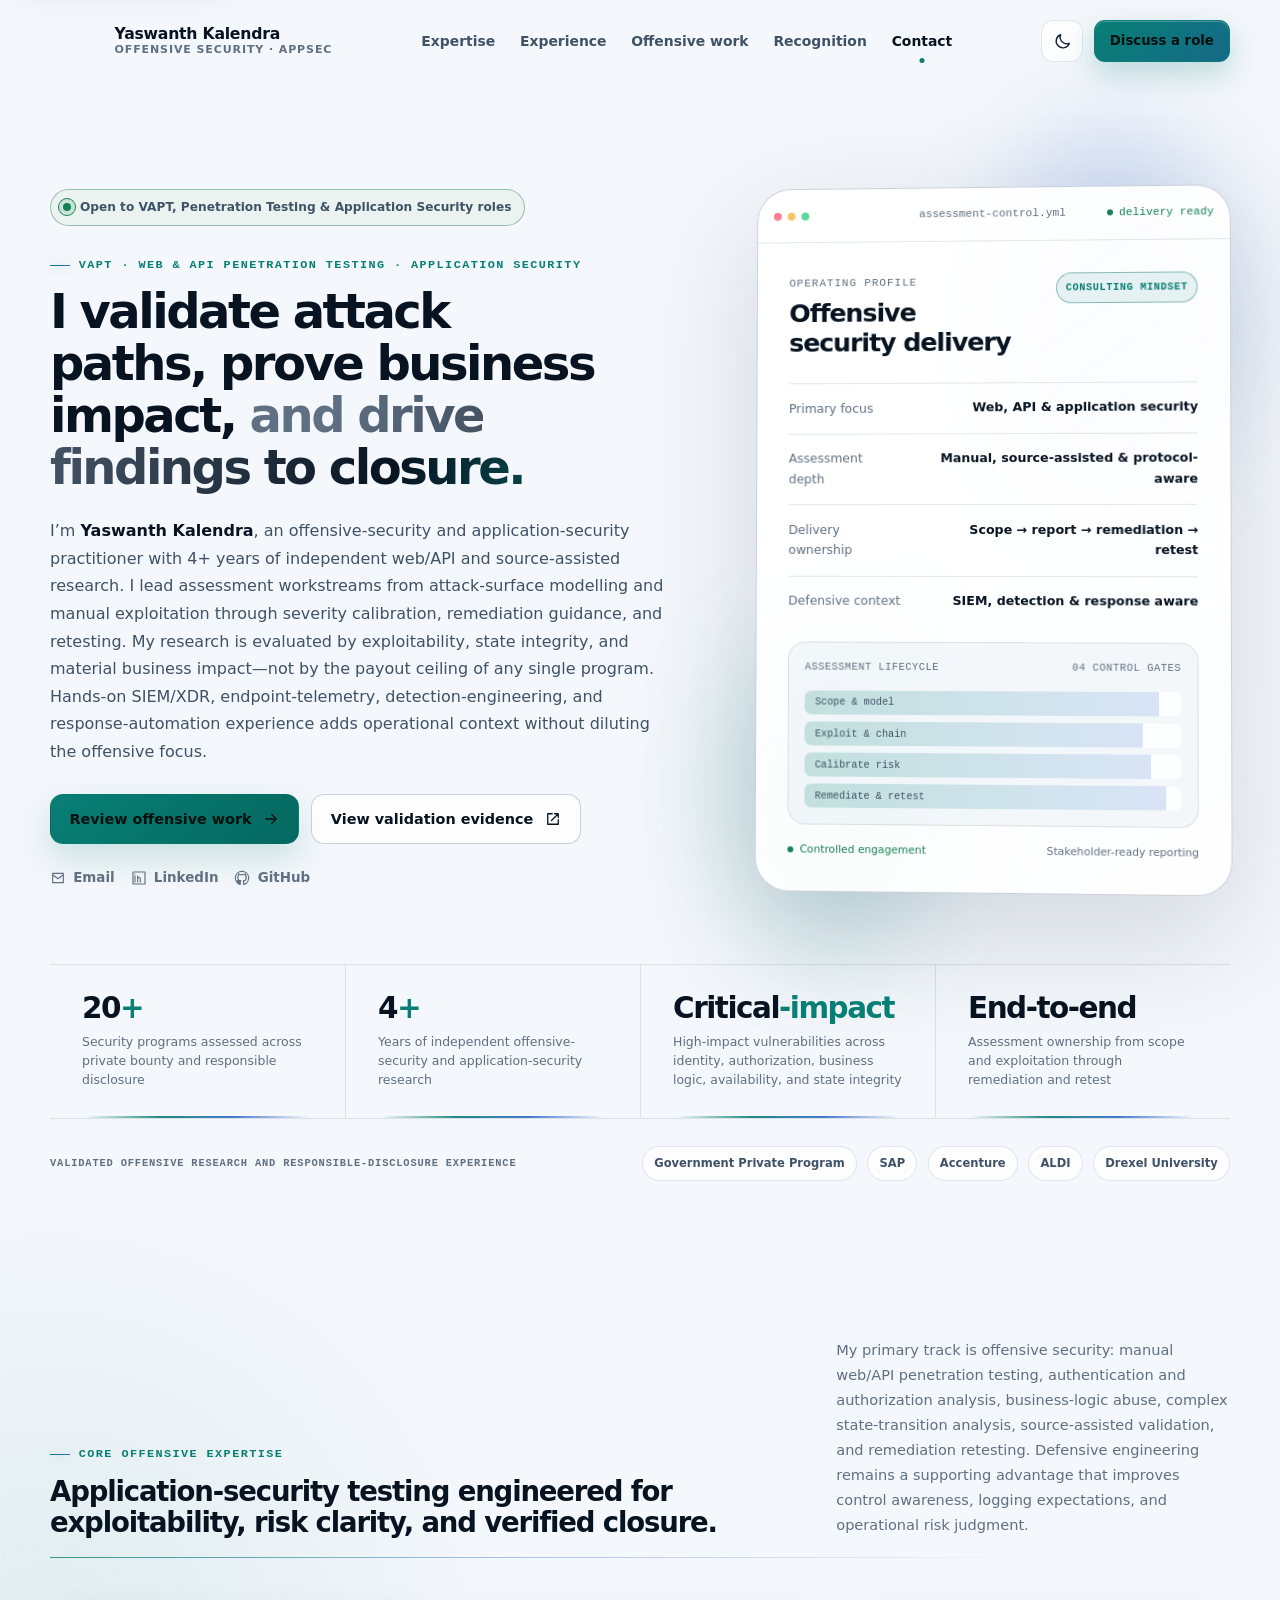
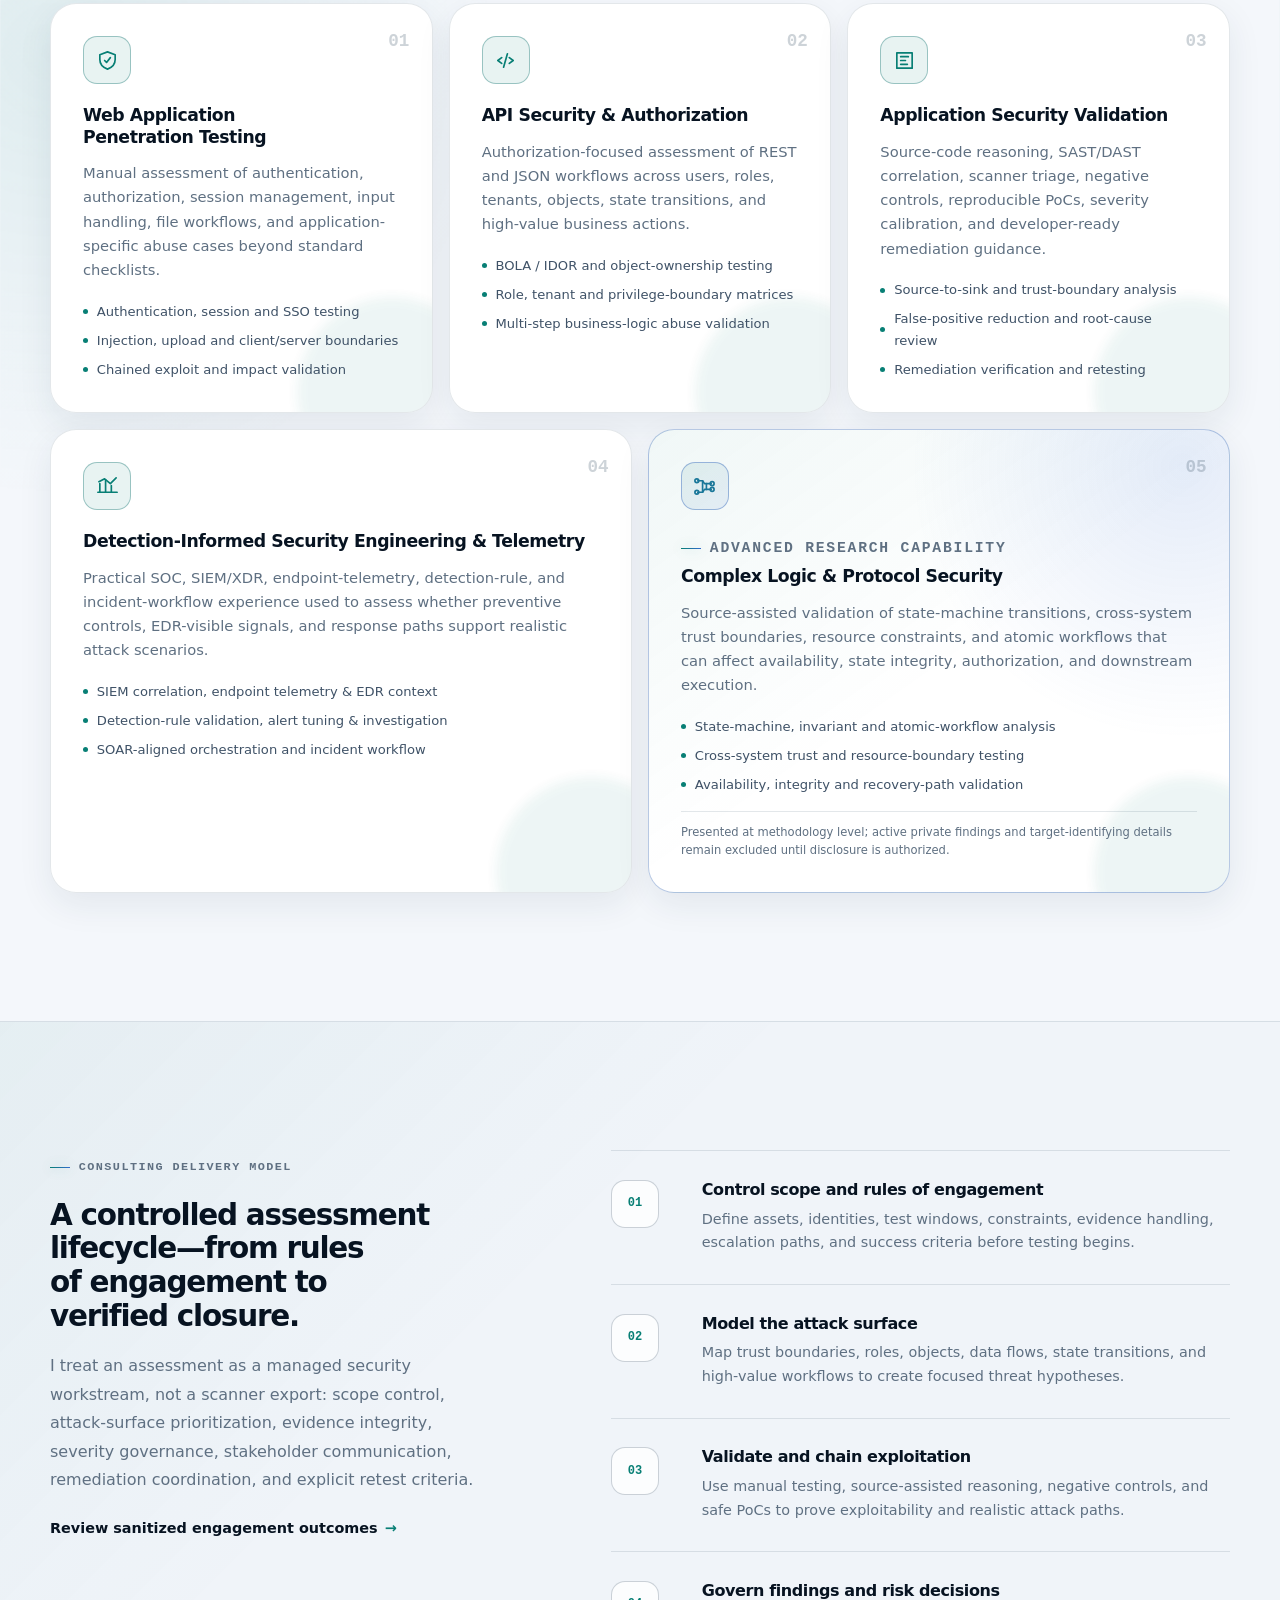
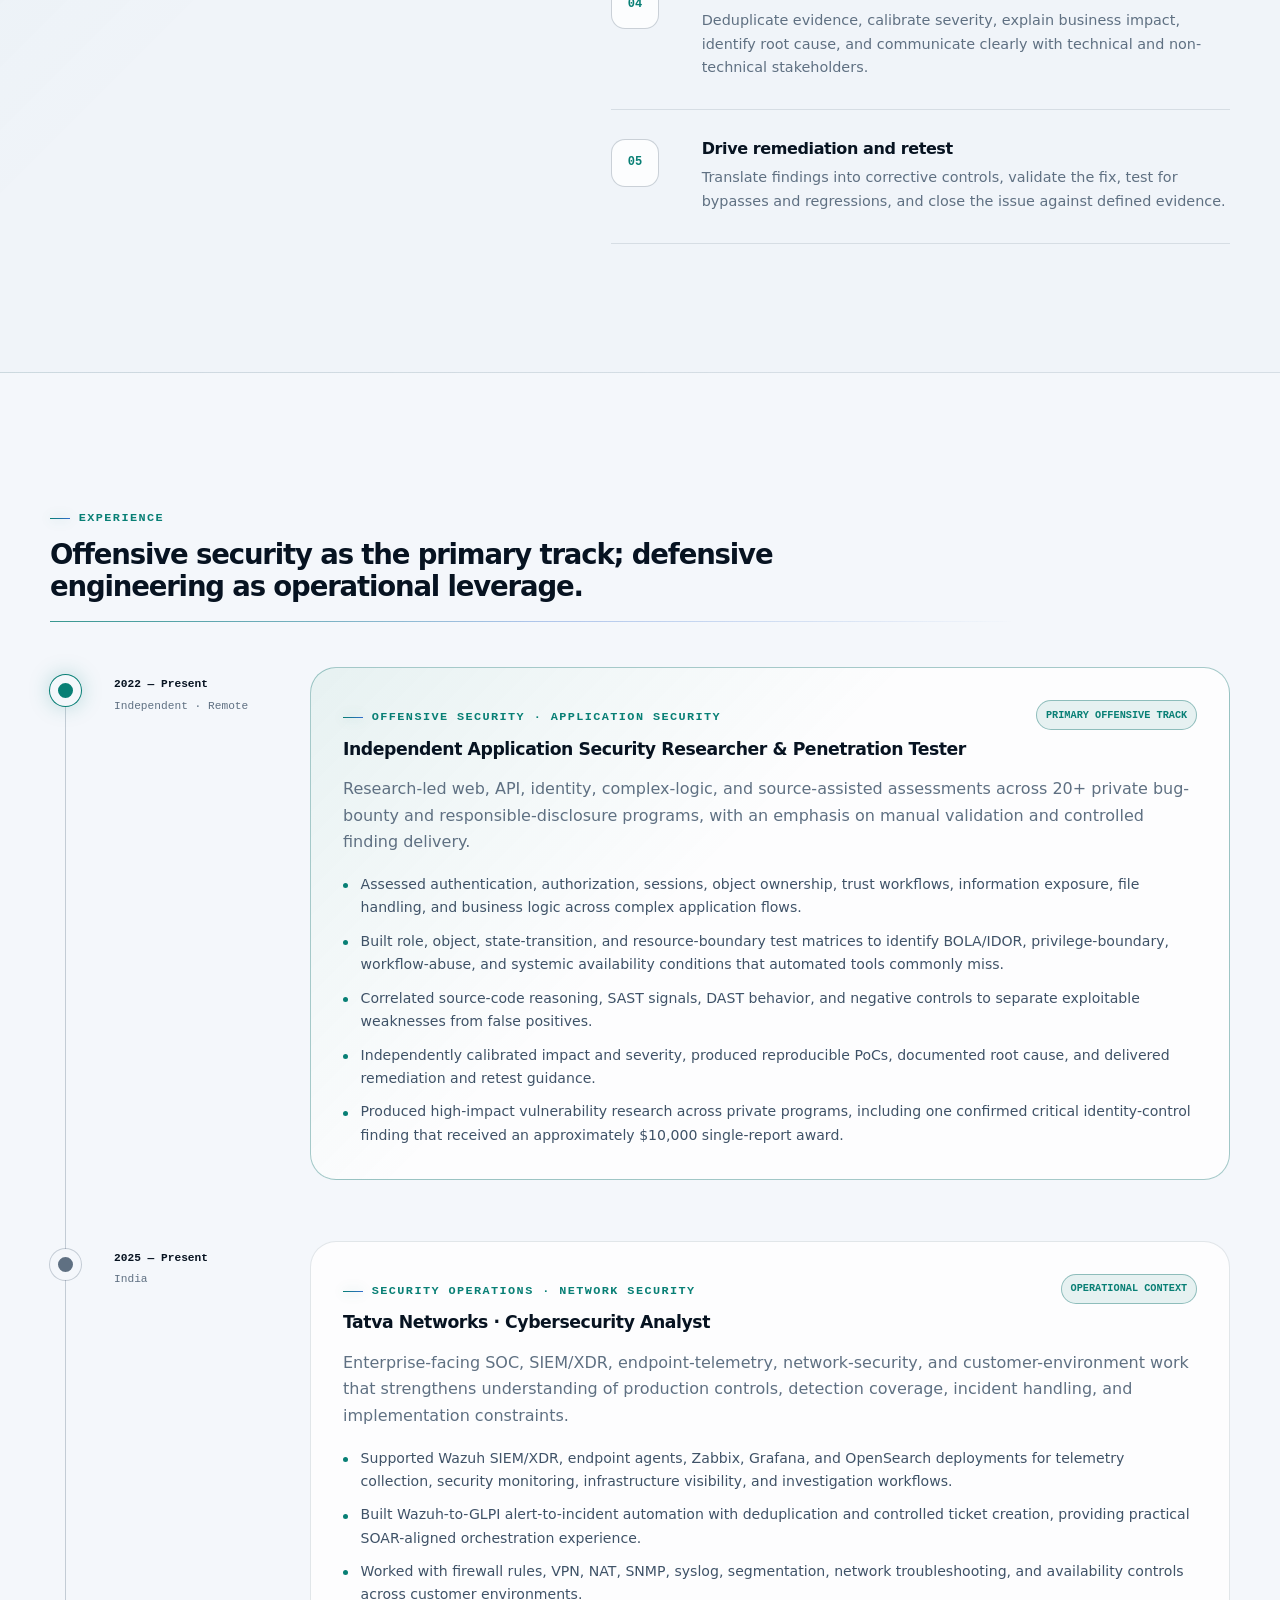
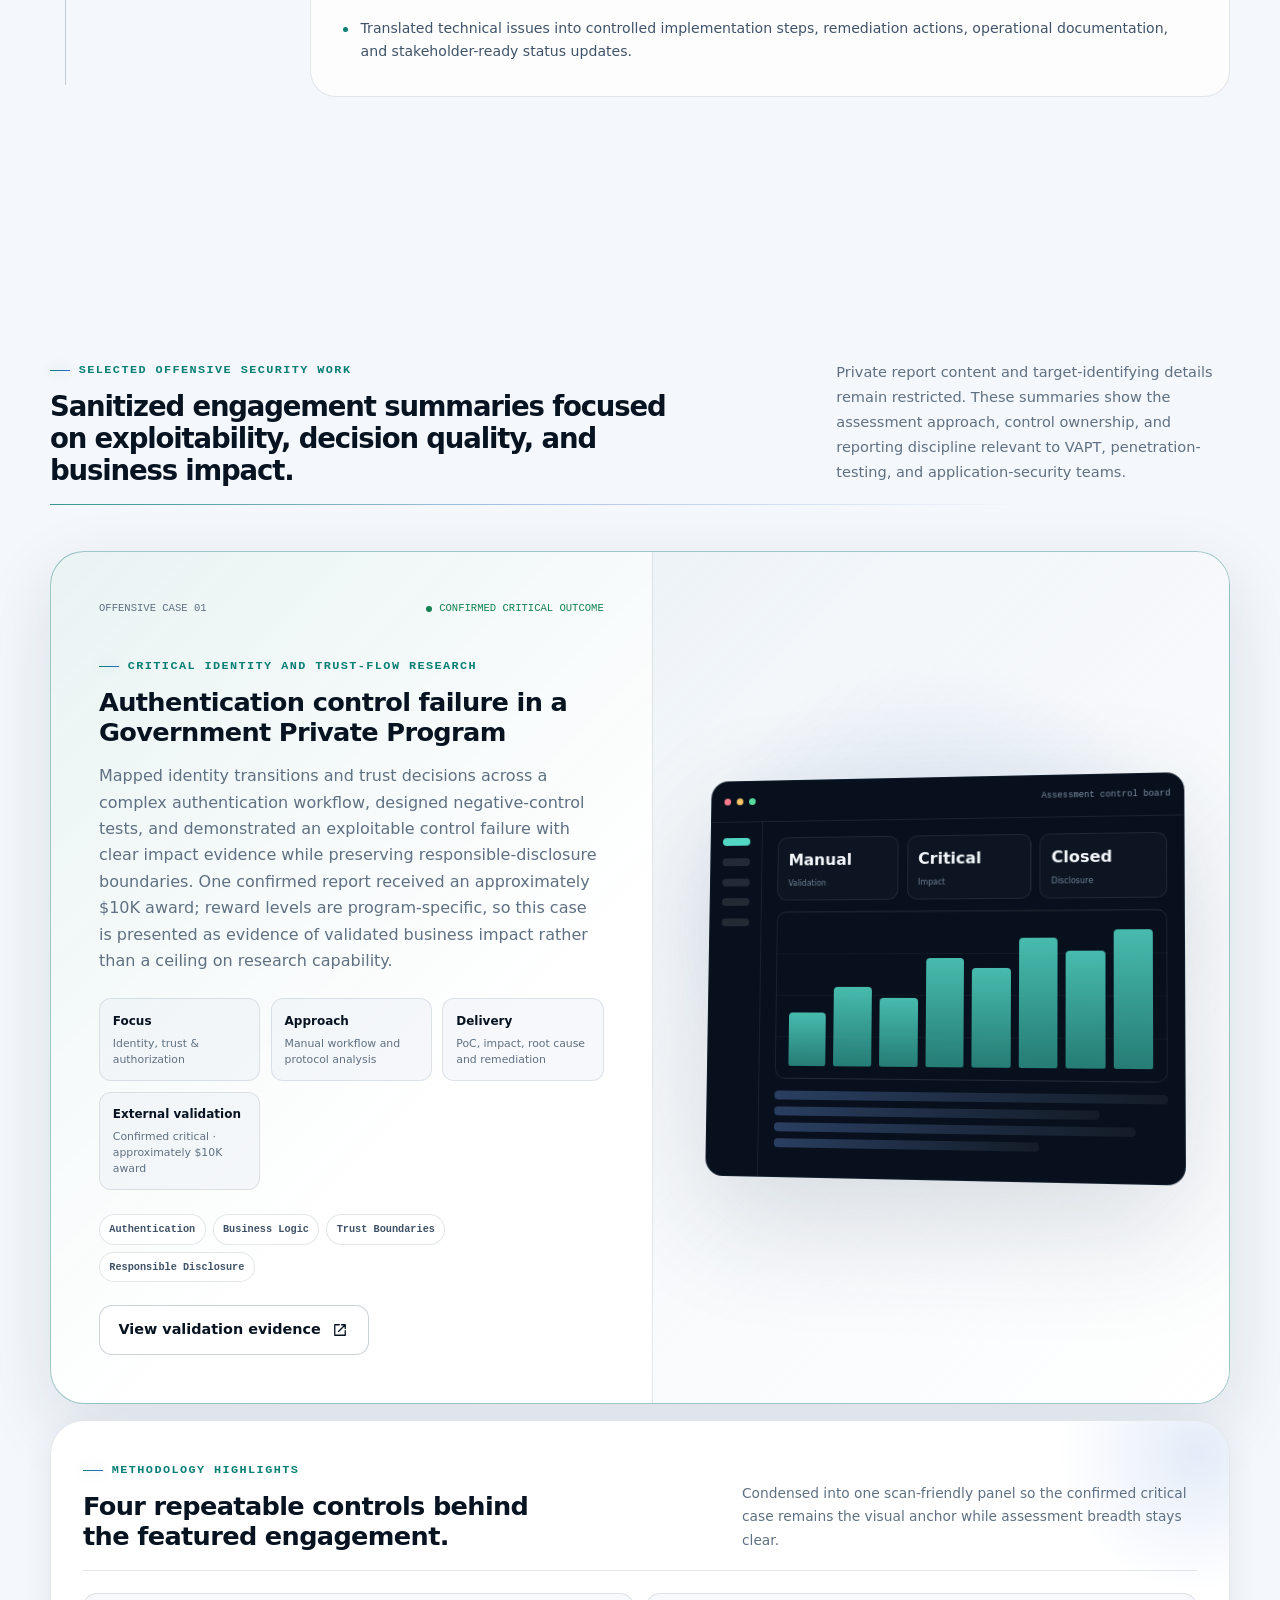
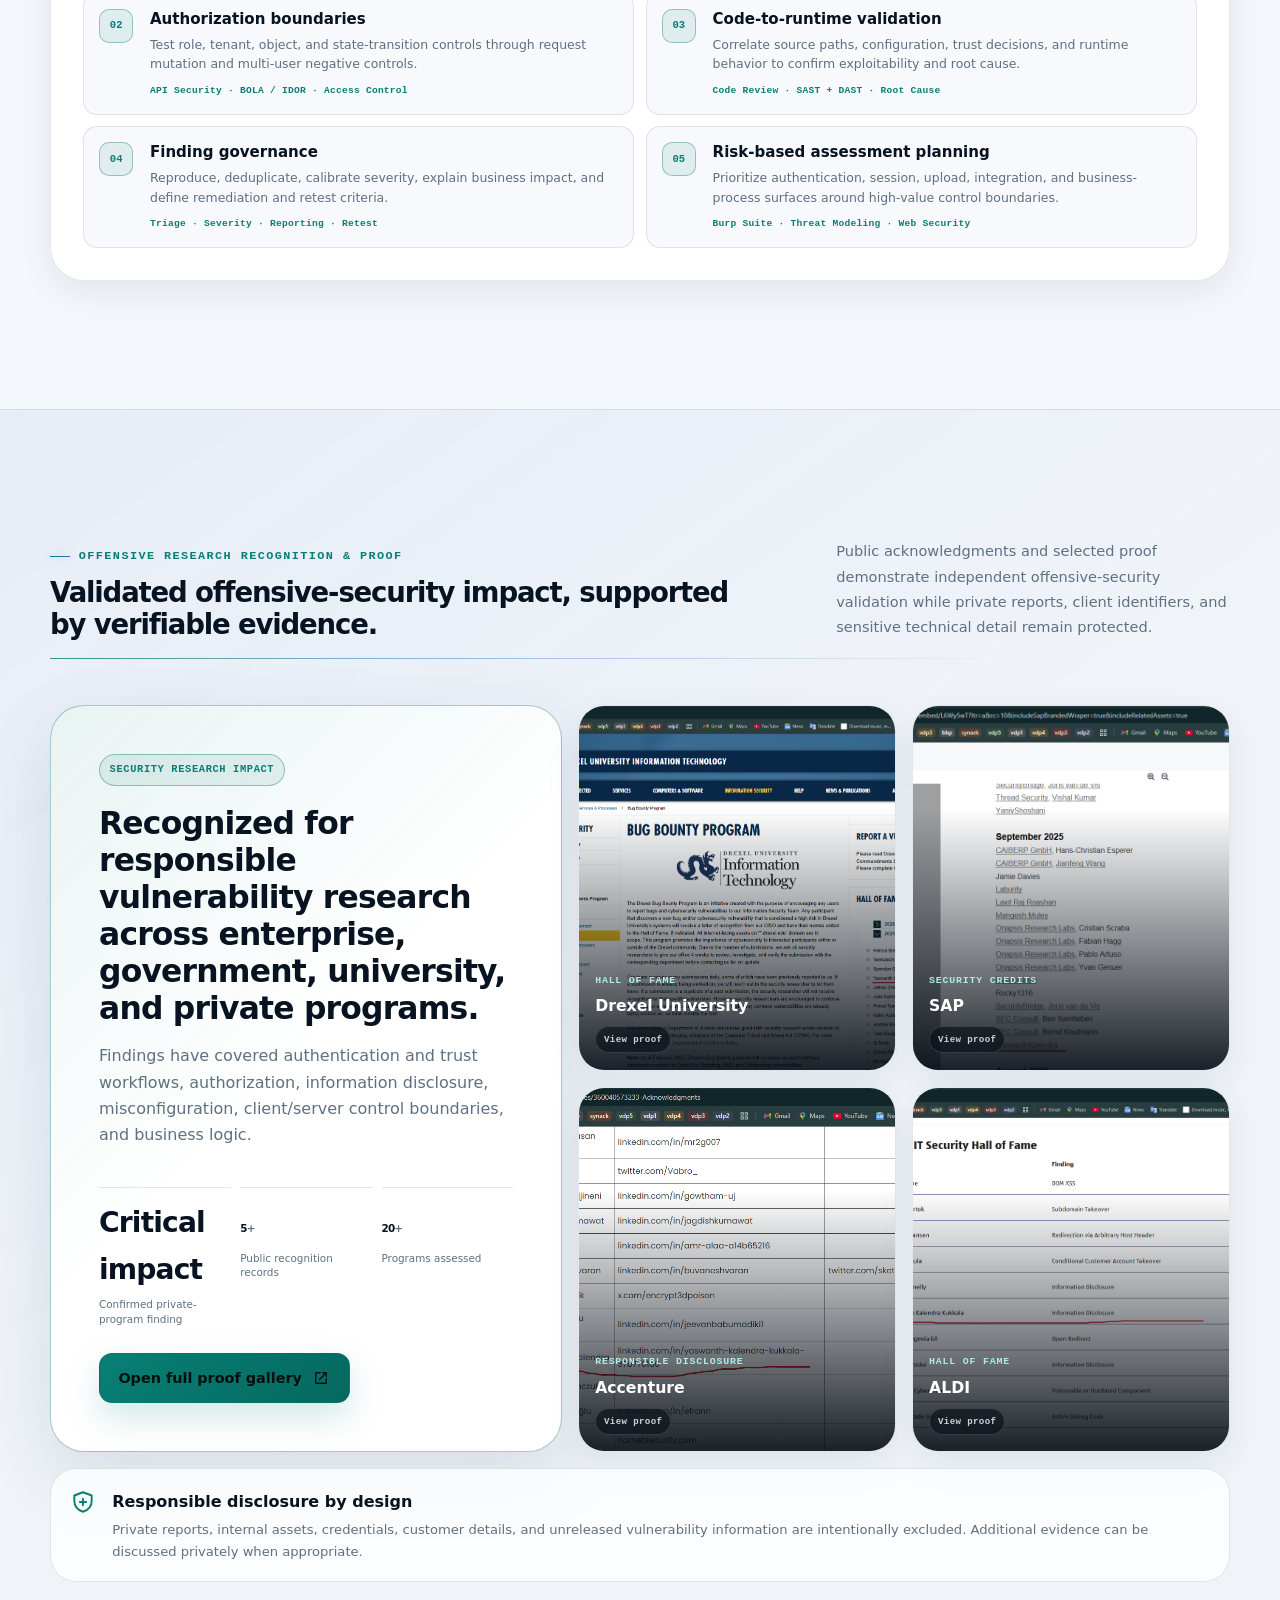
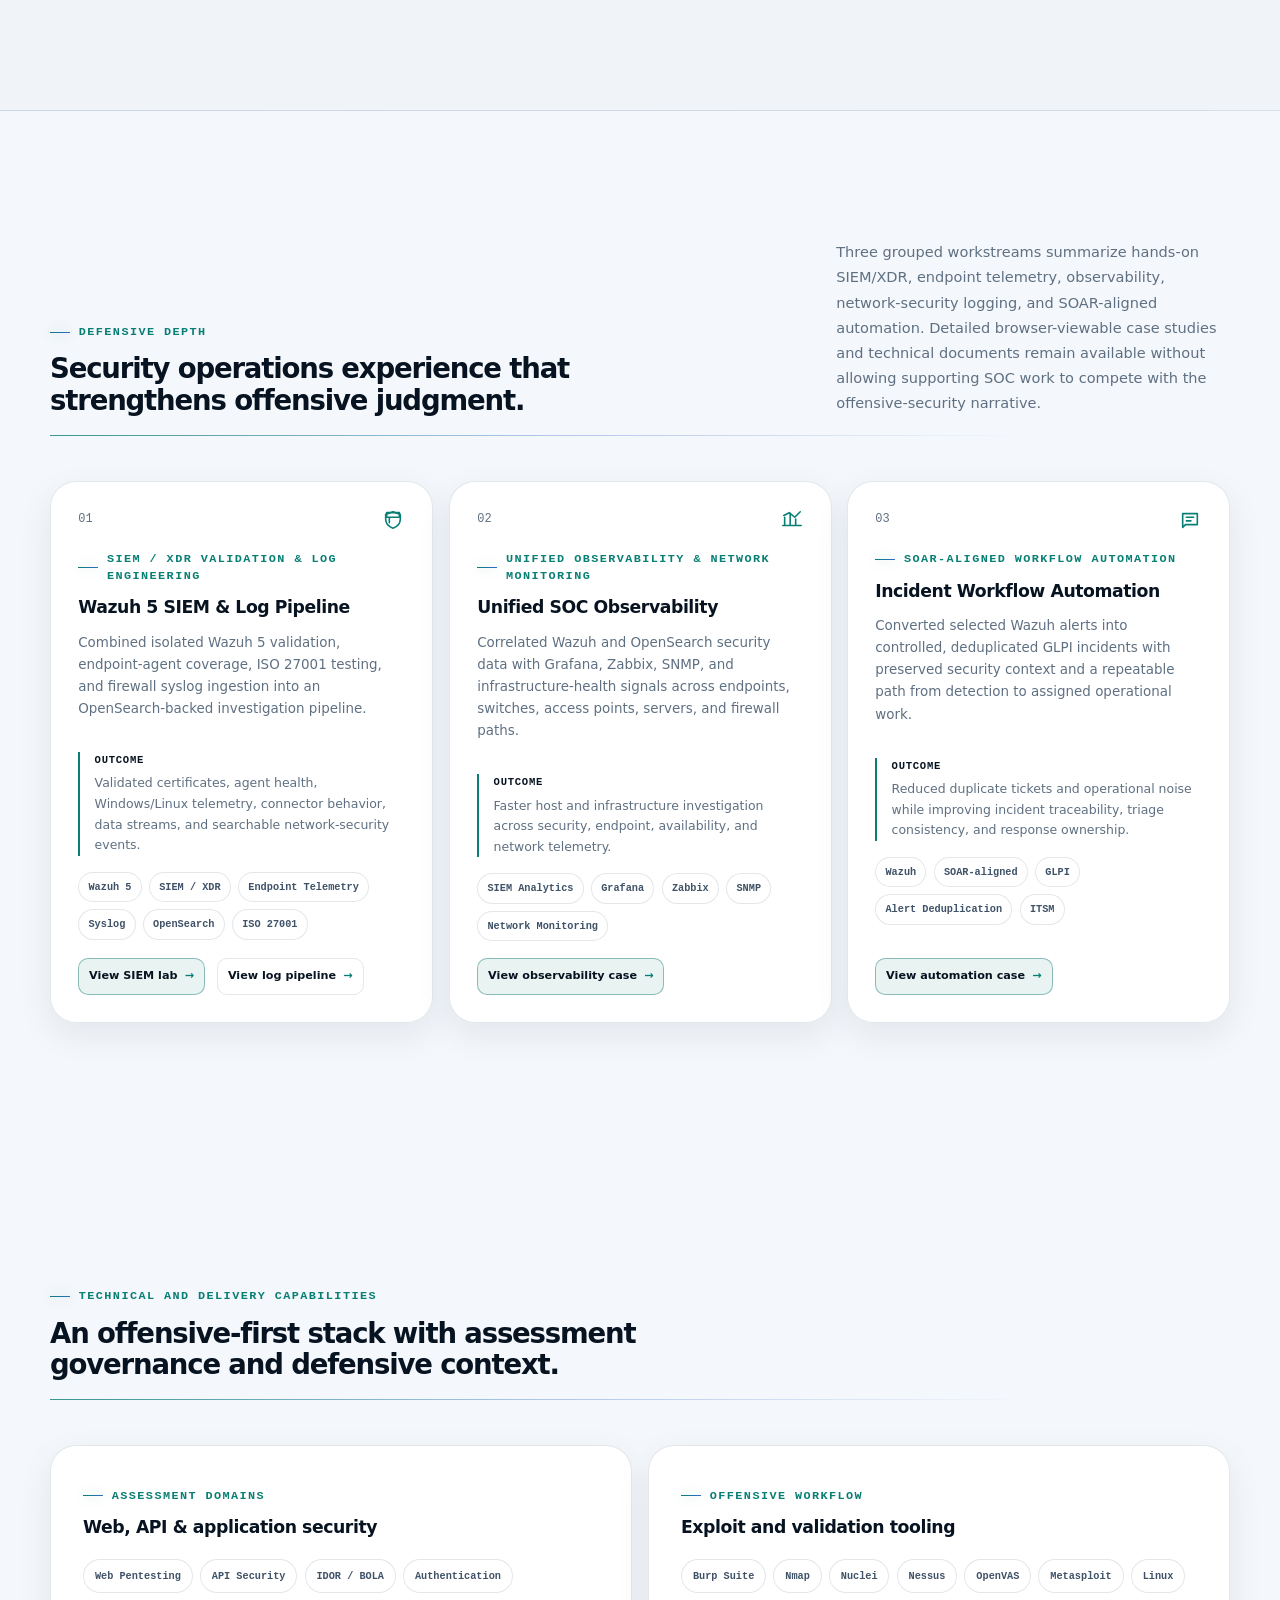
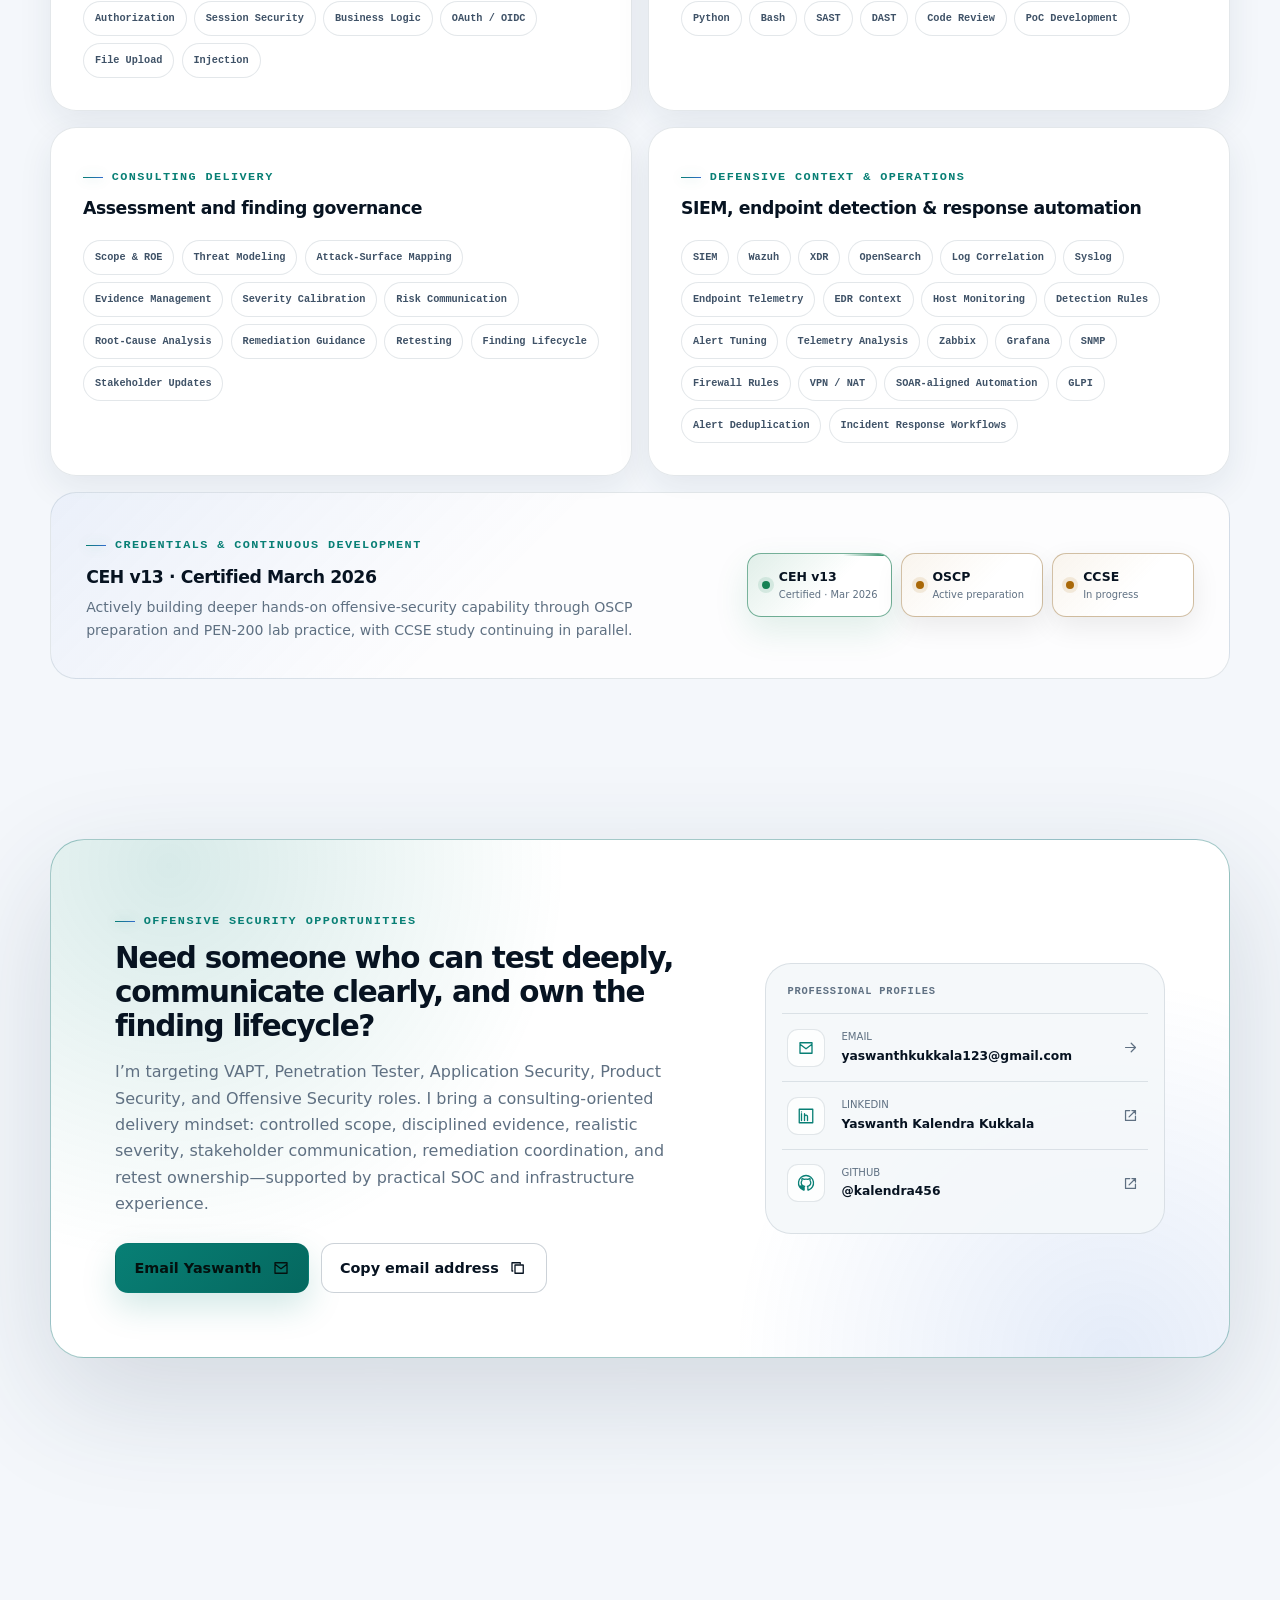
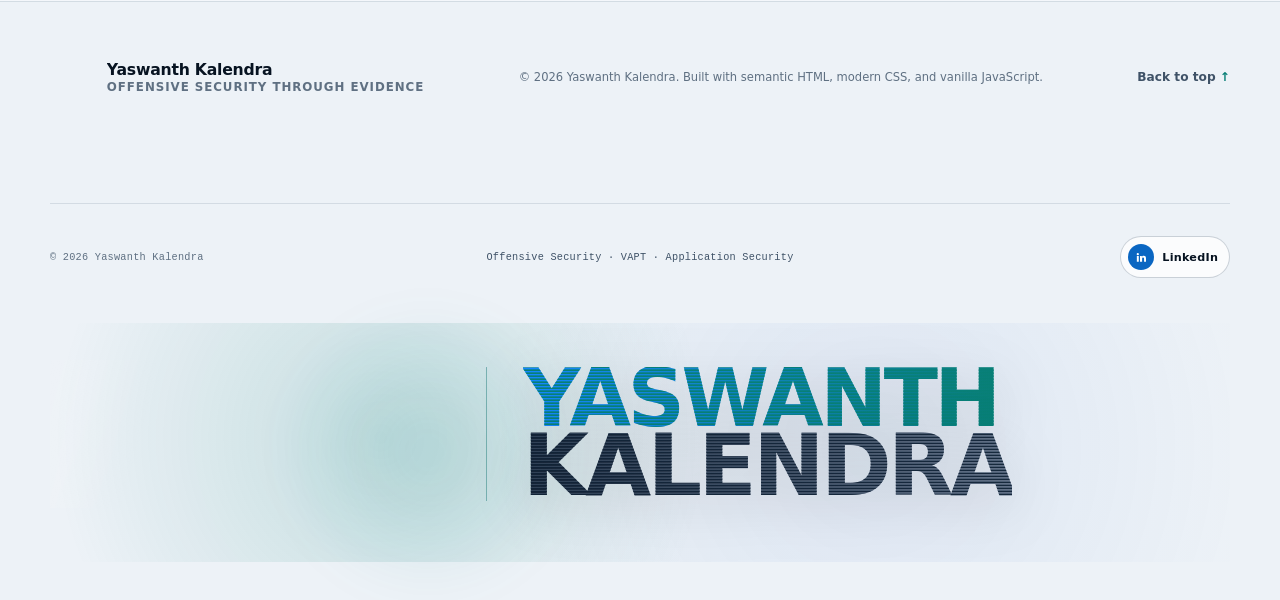
==== commit 1fa0ce9e: "Restore reliable YK logo rendering across portfolio" ====
--- a/index.html
+++ b/index.html
@@ -22,11 +22,11 @@
   <meta name="twitter:description" content="VAPT, web and API penetration testing, application-security validation, protocol logic, and SOC-informed offensive security.">
   <meta name="twitter:image" content="https://kalendra456.github.io/kalendra/assets/email-background.jpg">
 
-  <link rel="icon" href="assets/yk-circular-elite-v2.svg" type="image/svg+xml">
-  <link rel="apple-touch-icon" href="assets/yk-circular-elite-v2.svg">
+  <link rel="icon" href="assets/yk-chatgpt-shared-logo.png" type="image/png">
+  <link rel="apple-touch-icon" href="assets/yk-chatgpt-shared-logo.png">
   <link rel="manifest" href="site.webmanifest">
-  <link rel="preload" href="style.css?v=26" as="style">
-  <link rel="stylesheet" href="style.css?v=26">
+  <link rel="preload" href="style.css?v=27" as="style">
+  <link rel="stylesheet" href="style.css?v=27">
   <link rel="stylesheet" href="polish.css?v=1">
   <link rel="stylesheet" href="typography.css?v=1">
   <link rel="stylesheet" href="streamline.css?v=1">
@@ -51,7 +51,7 @@
     "name": "Yaswanth Kalendra Kukkala",
     "alternateName": "Yaswanth Kalendra",
     "url": "https://kalendra456.github.io/kalendra/",
-    "image": "https://kalendra456.github.io/kalendra/assets/yk-circular-elite-v2.svg",
+    "image": "https://kalendra456.github.io/kalendra/assets/yk-chatgpt-shared-logo.png",
     "jobTitle": "Offensive Security and Application Security Practitioner",
     "email": "mailto:yaswanthkukkala123@gmail.com",
     "sameAs": [
@@ -92,7 +92,7 @@
     ]
   }
   </script>
-  <link rel="stylesheet" href="footer-signature.css?v=5">
+  <link rel="stylesheet" href="footer-signature.css?v=6">
 </head>
 <body>
   <div class="scroll-progress" aria-hidden="true"><span id="scrollProgress"></span></div>
@@ -107,7 +107,7 @@
   <header class="site-header" id="siteHeader">
     <div class="shell header-inner">
       <a class="brand" href="#top" aria-label="Yaswanth Kalendra — home">
-        <img class="brand-mark" src="assets/yk-circular-elite-v2.svg" width="42" height="42" alt="">
+        <img class="brand-mark" src="assets/yk-chatgpt-shared-logo.png" width="42" height="42" alt="">
         <span class="brand-copy">
           <strong>Yaswanth Kalendra</strong>
           <span>Offensive Security · AppSec</span>
@@ -748,7 +748,7 @@
   <footer class="site-footer">
     <div class="shell footer-inner">
       <a class="brand footer-brand" href="#top" aria-label="Back to top">
-        <img class="brand-mark" src="assets/yk-circular-elite-v2.svg" width="38" height="38" alt="">
+        <img class="brand-mark" src="assets/yk-chatgpt-shared-logo.png" width="38" height="38" alt="">
         <span class="brand-copy"><strong>Yaswanth Kalendra</strong><span>Offensive security through evidence</span></span>
       </a>
       <p>© <span id="year"></span> Yaswanth Kalendra. Built with semantic HTML, modern CSS, and vanilla JavaScript.</p>
--- a/style.css
+++ b/style.css
@@ -3816,7 +3816,7 @@
 
 
 /* Circular Elite brand mark */
-.brand-mark[src$="yk-circular-elite-v2.svg"] {
+.brand-mark[src$="yk-chatgpt-shared-logo.png"] {
   width: 46px;
   height: 46px;
   object-fit: contain;
@@ -3826,18 +3826,18 @@
     drop-shadow(0 0 10px color-mix(in srgb, var(--accent) 28%, transparent));
 }
 
-.footer-brand .brand-mark[src$="yk-circular-elite-v2.svg"] {
+.footer-brand .brand-mark[src$="yk-chatgpt-shared-logo.png"] {
   width: 42px;
   height: 42px;
 }
 
-.error-panel .brand-mark[src$="yk-circular-elite-v2.svg"] {
+.error-panel .brand-mark[src$="yk-chatgpt-shared-logo.png"] {
   width: 64px;
   height: 64px;
 }
 
 @media (max-width: 620px) {
-  .brand-mark[src$="yk-circular-elite-v2.svg"] {
+  .brand-mark[src$="yk-chatgpt-shared-logo.png"] {
     width: 42px;
     height: 42px;
   }
@@ -3845,7 +3845,7 @@
 
 
 /* Exact ChatGPT-shared Circular Elite logo */
-.brand-mark[src$="yk-circular-elite-v2.svg"] {
+.brand-mark[src$="yk-chatgpt-shared-logo.png"] {
   display: block !important;
   width: 46px;
   height: 46px;
@@ -3859,20 +3859,20 @@
     drop-shadow(0 0 11px color-mix(in srgb, var(--accent) 32%, transparent));
 }
 
-.footer-brand .brand-mark[src$="yk-circular-elite-v2.svg"] {
+.footer-brand .brand-mark[src$="yk-chatgpt-shared-logo.png"] {
   width: 42px;
   height: 42px;
   flex-basis: 42px;
 }
 
-.error-panel .brand-mark[src$="yk-circular-elite-v2.svg"] {
+.error-panel .brand-mark[src$="yk-chatgpt-shared-logo.png"] {
   width: 64px;
   height: 64px;
   flex-basis: 64px;
 }
 
 @media (max-width: 620px) {
-  .brand-mark[src$="yk-circular-elite-v2.svg"] {
+  .brand-mark[src$="yk-chatgpt-shared-logo.png"] {
     width: 42px;
     height: 42px;
     flex-basis: 42px;
--- a/style.css
+++ b/style.css
@@ -3816,7 +3816,7 @@
 
 
 /* Circular Elite brand mark */
-.brand-mark[src$="yk-circular-elite-v2.svg"] {
+.brand-mark[src$="yk-chatgpt-shared-logo.png"] {
   width: 46px;
   height: 46px;
   object-fit: contain;
@@ -3826,18 +3826,18 @@
     drop-shadow(0 0 10px color-mix(in srgb, var(--accent) 28%, transparent));
 }
 
-.footer-brand .brand-mark[src$="yk-circular-elite-v2.svg"] {
+.footer-brand .brand-mark[src$="yk-chatgpt-shared-logo.png"] {
   width: 42px;
   height: 42px;
 }
 
-.error-panel .brand-mark[src$="yk-circular-elite-v2.svg"] {
+.error-panel .brand-mark[src$="yk-chatgpt-shared-logo.png"] {
   width: 64px;
   height: 64px;
 }
 
 @media (max-width: 620px) {
-  .brand-mark[src$="yk-circular-elite-v2.svg"] {
+  .brand-mark[src$="yk-chatgpt-shared-logo.png"] {
     width: 42px;
     height: 42px;
   }
@@ -3845,7 +3845,7 @@
 
 
 /* Exact ChatGPT-shared Circular Elite logo */
-.brand-mark[src$="yk-circular-elite-v2.svg"] {
+.brand-mark[src$="yk-chatgpt-shared-logo.png"] {
   display: block !important;
   width: 46px;
   height: 46px;
@@ -3859,20 +3859,20 @@
     drop-shadow(0 0 11px color-mix(in srgb, var(--accent) 32%, transparent));
 }
 
-.footer-brand .brand-mark[src$="yk-circular-elite-v2.svg"] {
+.footer-brand .brand-mark[src$="yk-chatgpt-shared-logo.png"] {
   width: 42px;
   height: 42px;
   flex-basis: 42px;
 }
 
-.error-panel .brand-mark[src$="yk-circular-elite-v2.svg"] {
+.error-panel .brand-mark[src$="yk-chatgpt-shared-logo.png"] {
   width: 64px;
   height: 64px;
   flex-basis: 64px;
 }
 
 @media (max-width: 620px) {
-  .brand-mark[src$="yk-circular-elite-v2.svg"] {
+  .brand-mark[src$="yk-chatgpt-shared-logo.png"] {
     width: 42px;
     height: 42px;
     flex-basis: 42px;
--- a/footer-signature.css
+++ b/footer-signature.css
@@ -5,7 +5,7 @@
   gap: .78rem;
 }
 
-.site-header .brand-mark[src$="yk-circular-elite-v2.svg"] {
+.site-header .brand-mark[src$="yk-chatgpt-shared-logo.png"] {
   display: block !important;
   width: 52px !important;
   height: 52px !important;
@@ -22,8 +22,8 @@
   transition: transform 260ms var(--ease), filter 260ms var(--ease);
 }
 
-.site-header .brand:hover .brand-mark[src$="yk-circular-elite-v2.svg"],
-.site-header .brand:focus-visible .brand-mark[src$="yk-circular-elite-v2.svg"] {
+.site-header .brand:hover .brand-mark[src$="yk-chatgpt-shared-logo.png"],
+.site-header .brand:focus-visible .brand-mark[src$="yk-chatgpt-shared-logo.png"] {
   transform: scale(1.045);
   filter:
     drop-shadow(0 12px 25px rgba(0, 0, 0, .28))
@@ -44,7 +44,7 @@
   line-height: 1.28;
 }
 
-.footer-brand .brand-mark[src$="yk-circular-elite-v2.svg"] {
+.footer-brand .brand-mark[src$="yk-chatgpt-shared-logo.png"] {
   display: block !important;
   width: 44px !important;
   height: 44px !important;
@@ -58,7 +58,7 @@
     drop-shadow(0 0 10px color-mix(in srgb, var(--accent) 28%, transparent));
 }
 
-.error-panel .brand-mark[src$="yk-circular-elite-v2.svg"] {
+.error-panel .brand-mark[src$="yk-chatgpt-shared-logo.png"] {
   width: 68px !important;
   height: 68px !important;
   flex: 0 0 68px !important;
@@ -165,7 +165,7 @@
   aspect-ratio: 1;
   grid-column: 1;
   grid-row: 1;
-  background: url("assets/yk-circular-elite-v2.svg") center / 100% 100% no-repeat;
+  background: url("assets/yk-chatgpt-shared-logo.png") center / 100% 100% no-repeat;
   content: "";
   filter:
     drop-shadow(0 28px 54px rgba(0, 0, 0, .34))
@@ -325,7 +325,7 @@
 }
 
 @media (max-width: 700px) {
-  .site-header .brand-mark[src$="yk-circular-elite-v2.svg"] {
+  .site-header .brand-mark[src$="yk-chatgpt-shared-logo.png"] {
     width: 46px !important;
     height: 46px !important;
     flex-basis: 46px !important;
@@ -407,7 +407,7 @@
   }
 
   .signature-linkedin,
-  .site-header .brand-mark[src$="yk-circular-elite-v2.svg"] {
+  .site-header .brand-mark[src$="yk-chatgpt-shared-logo.png"] {
     transition: none;
   }
 }
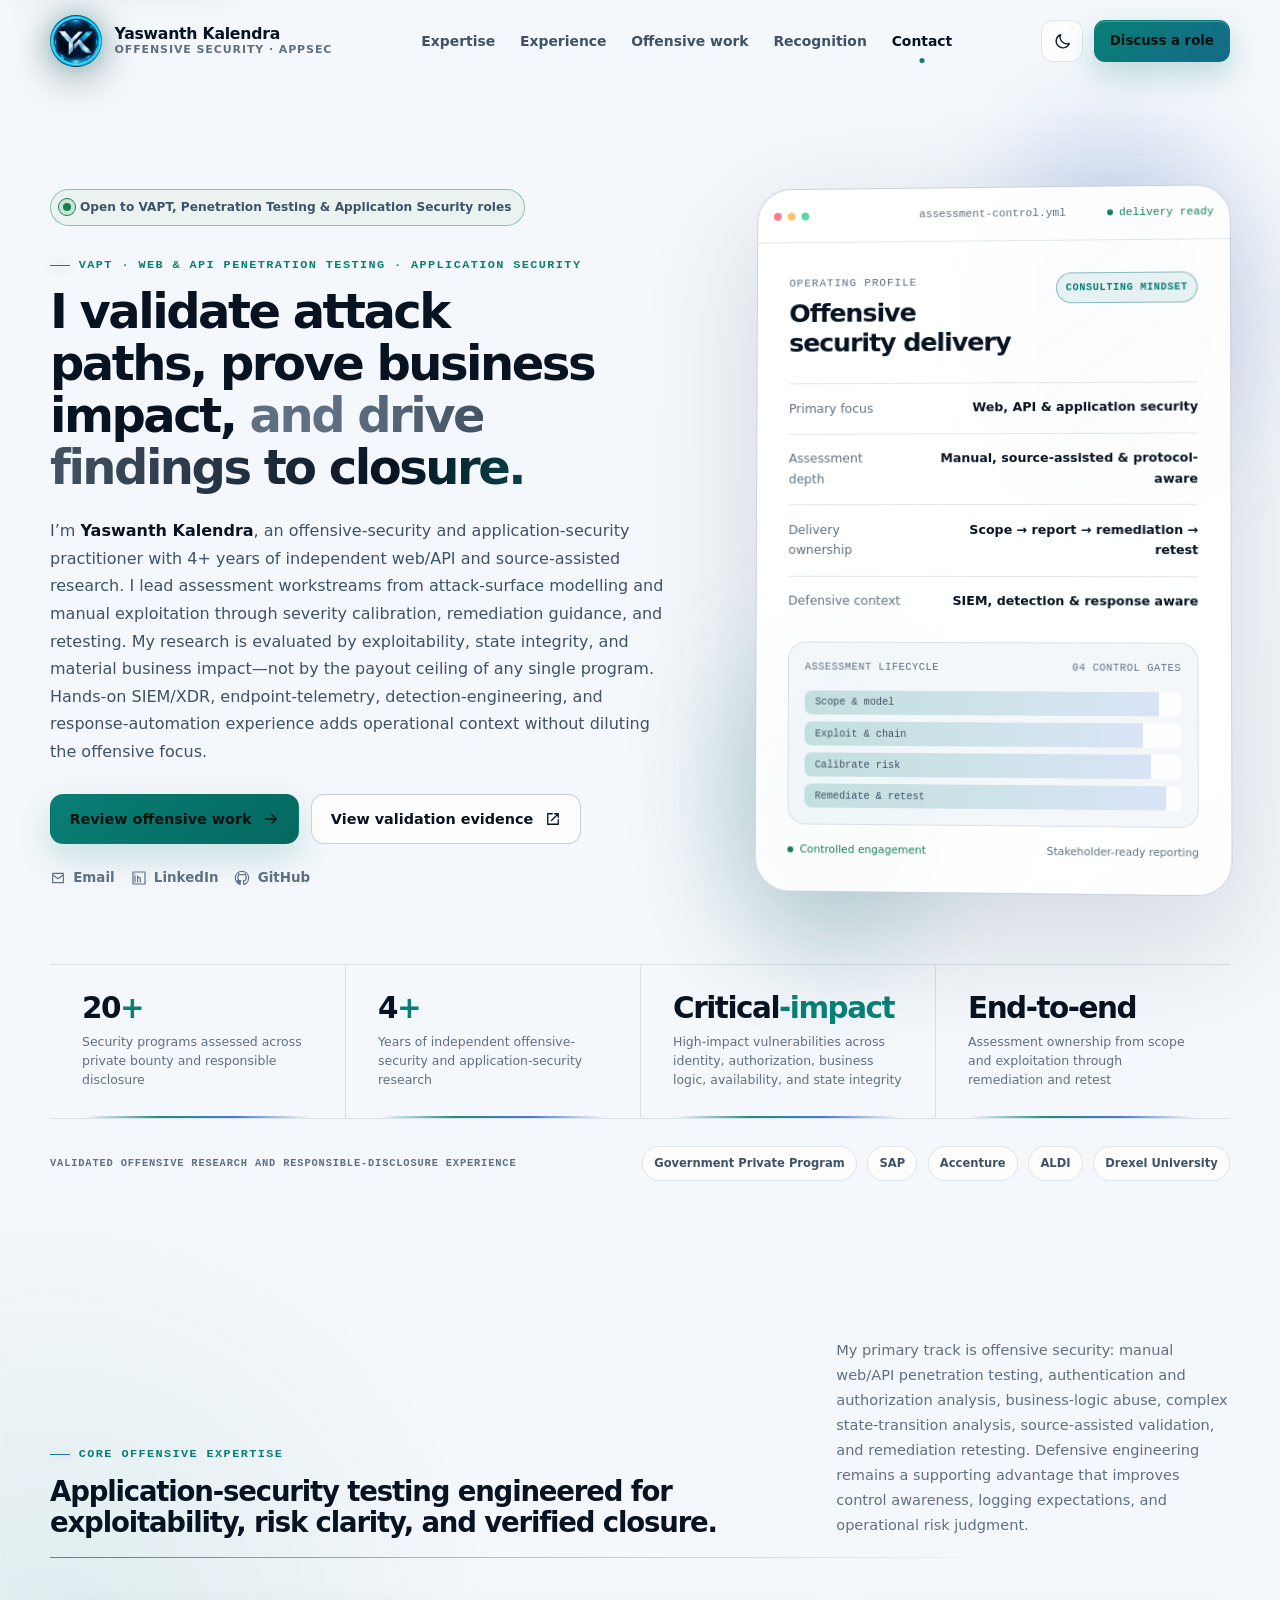
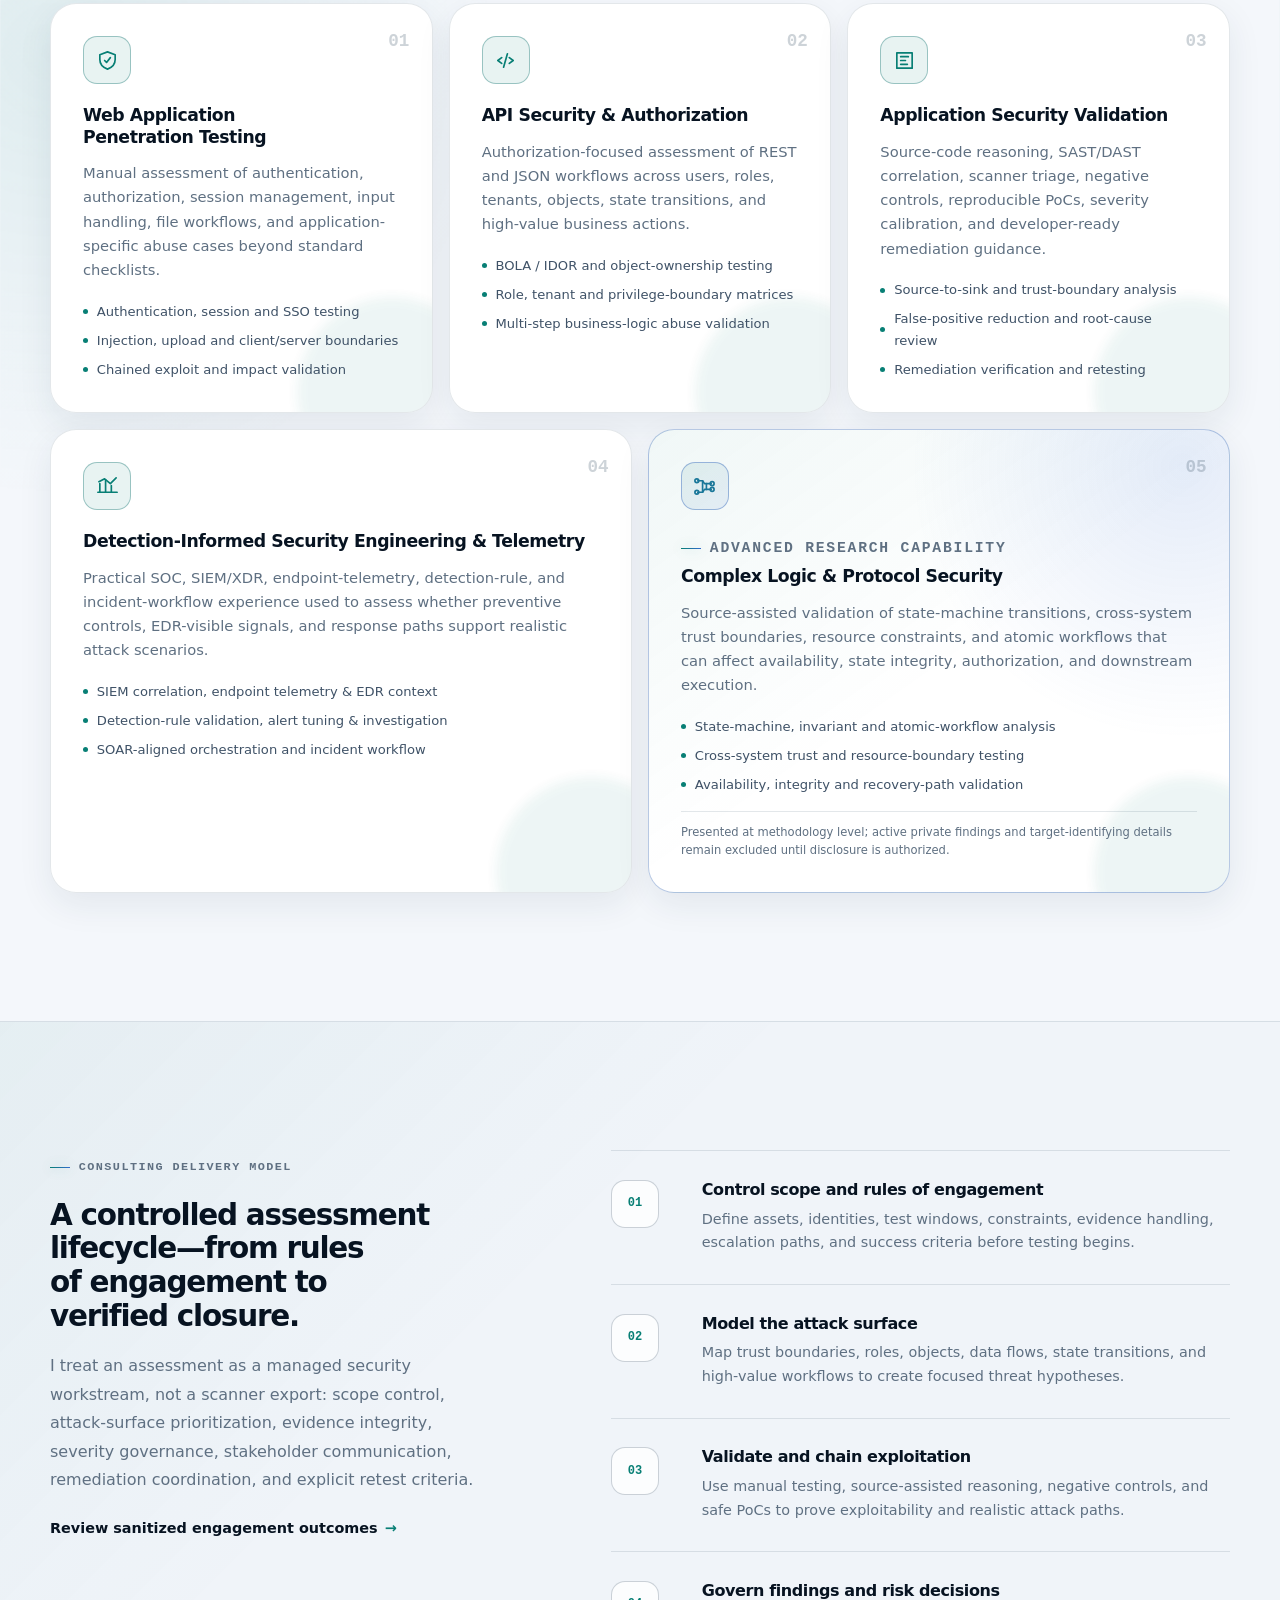
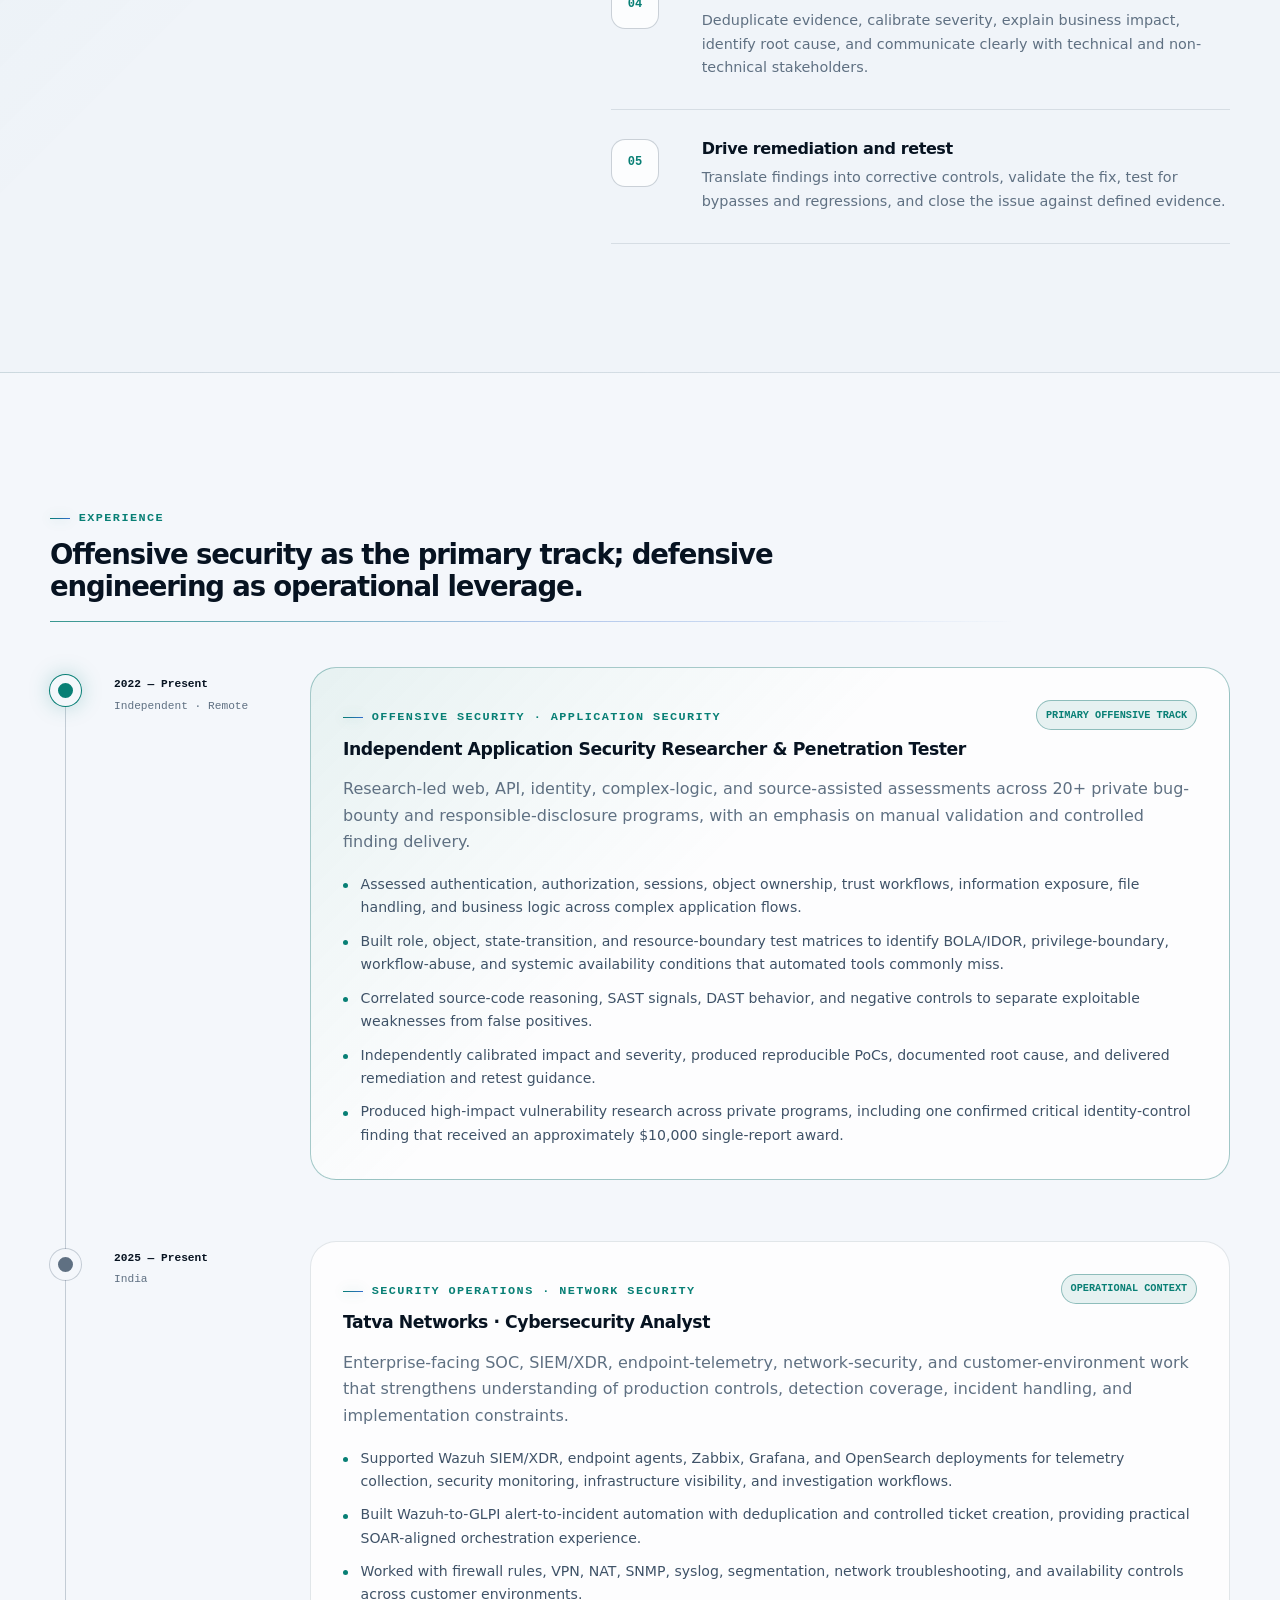
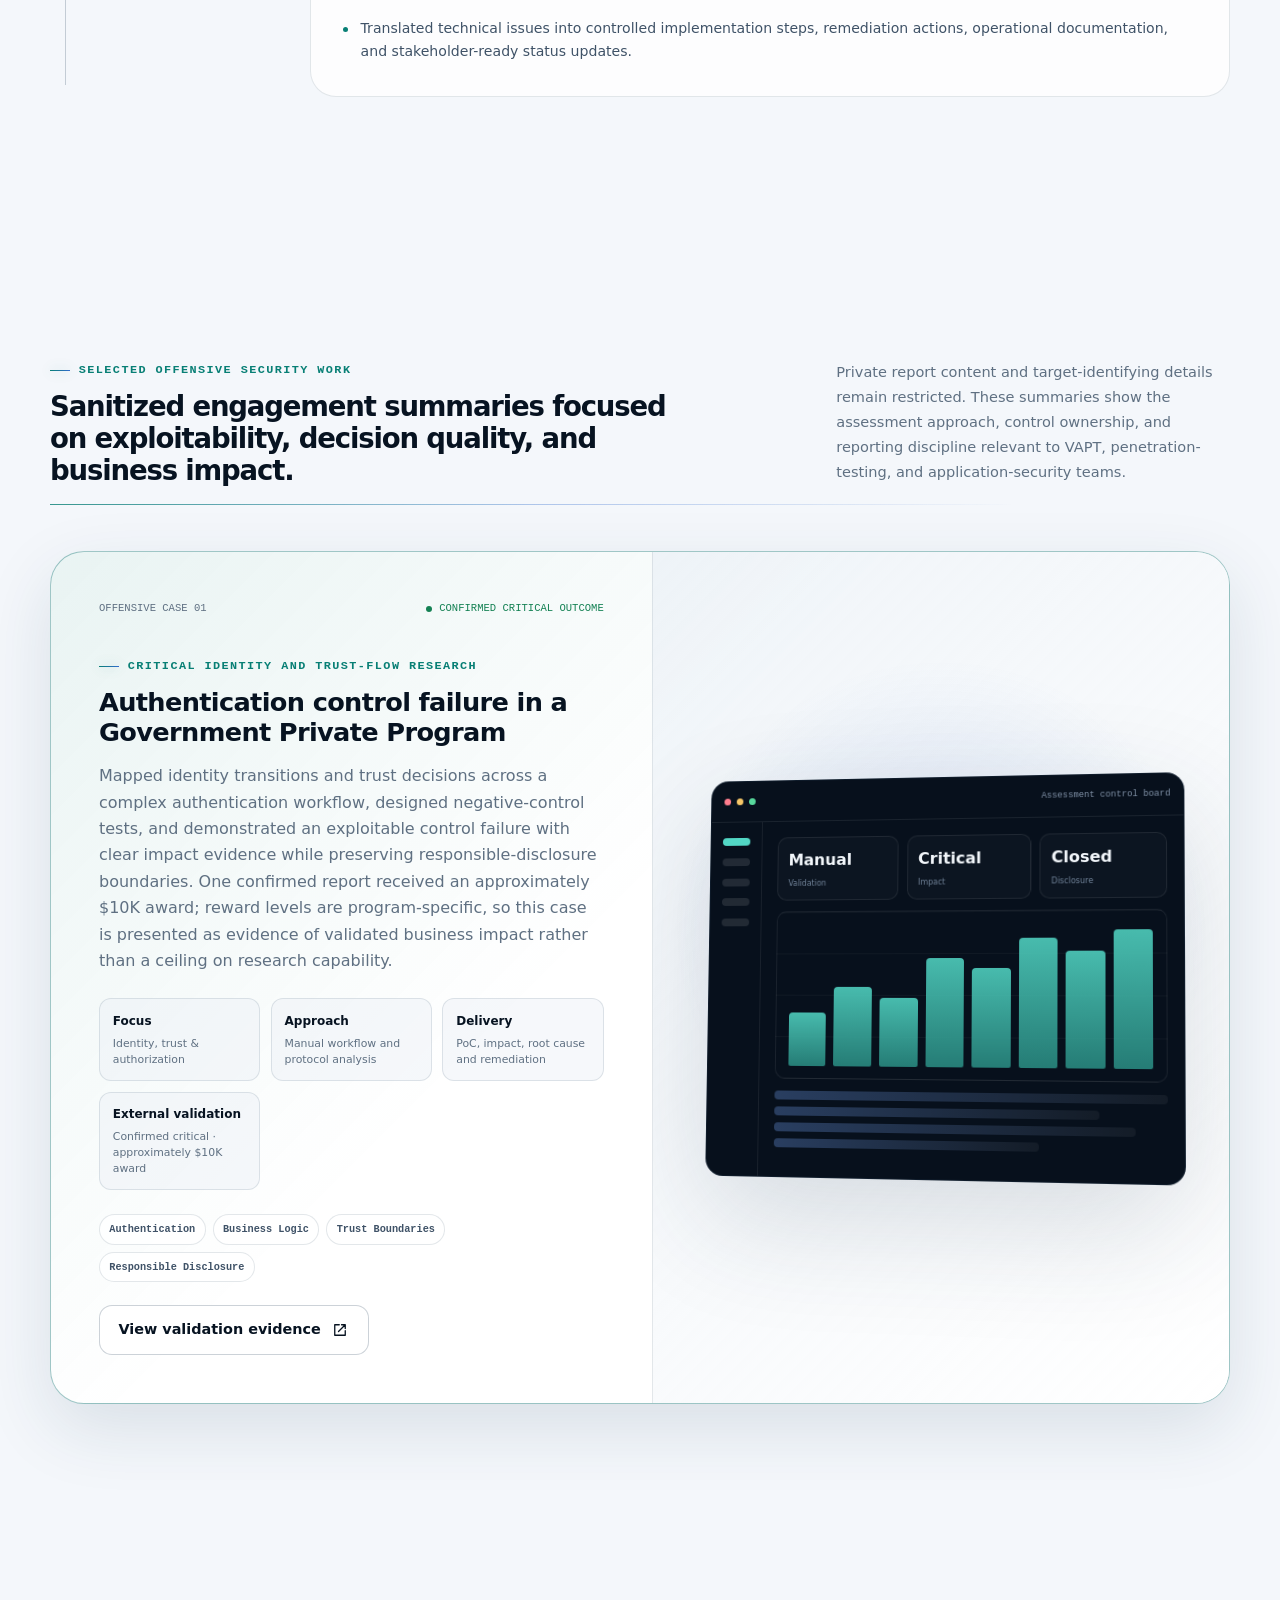
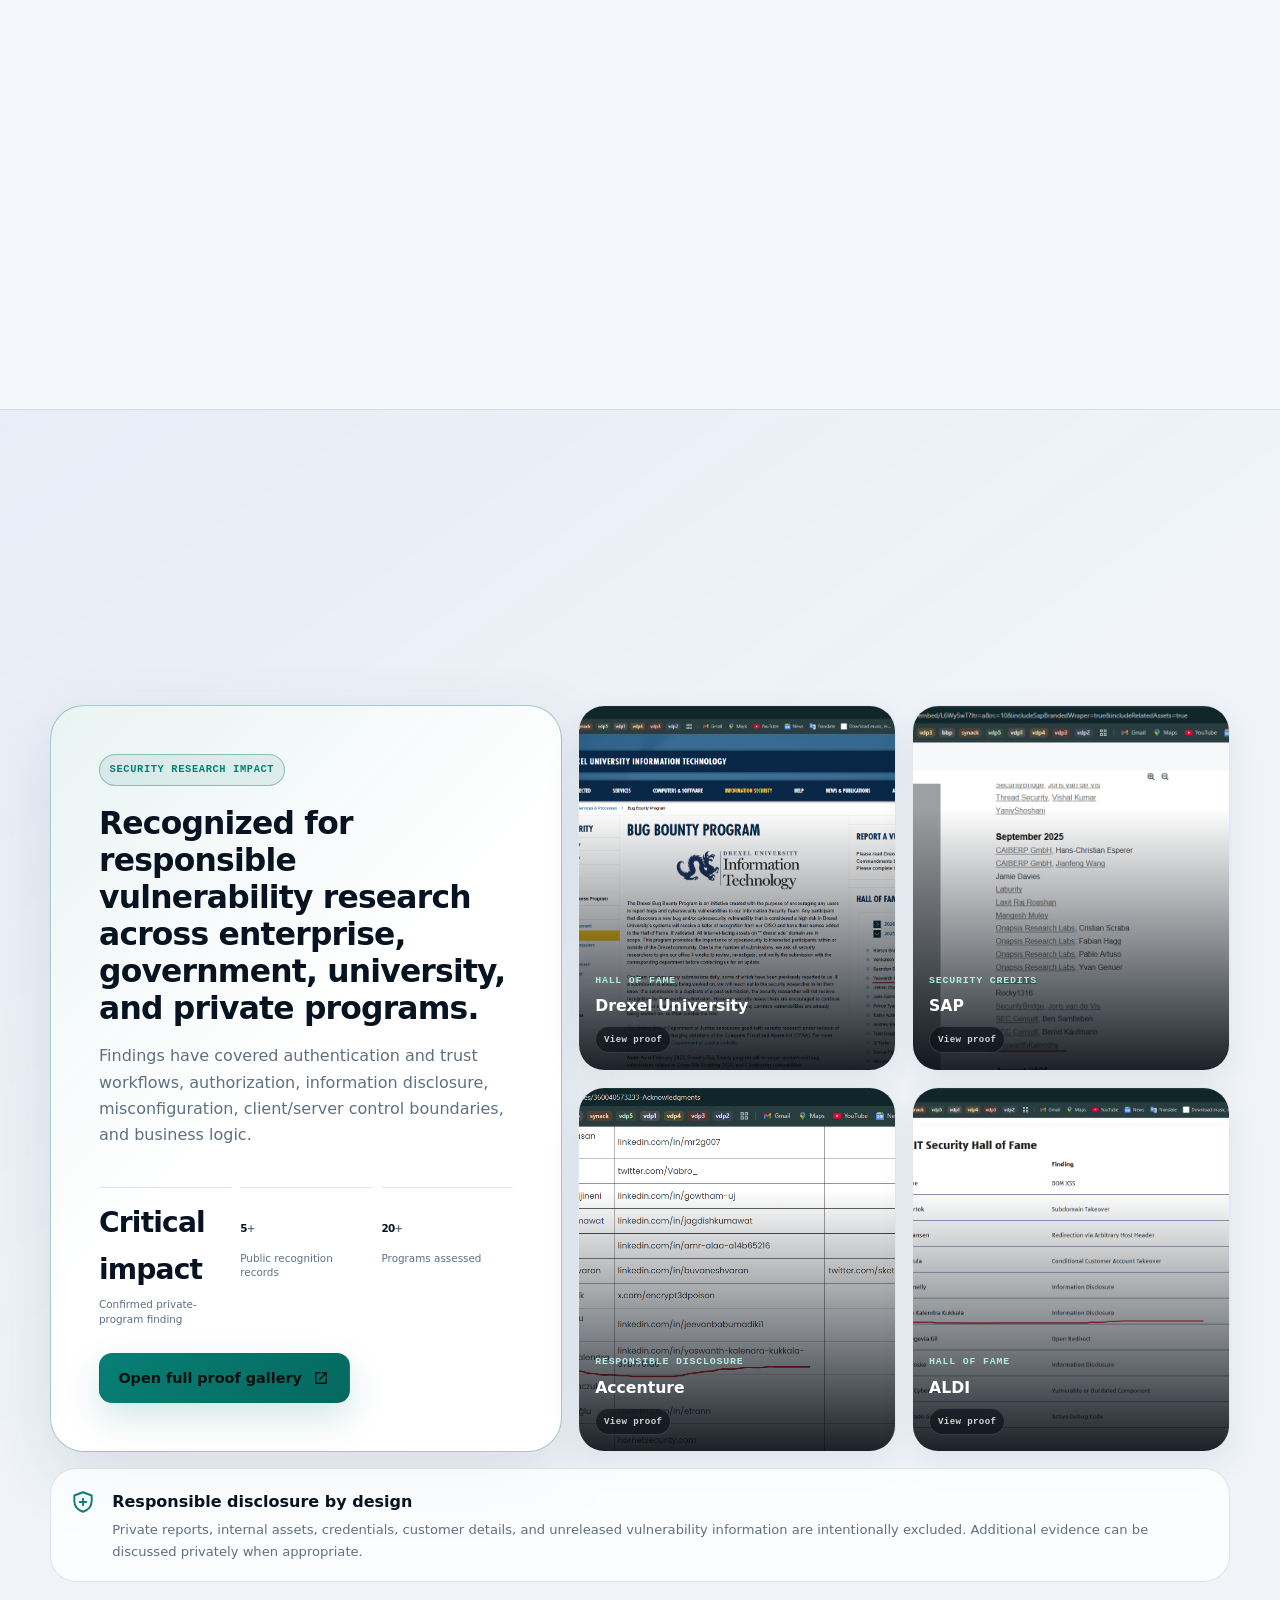
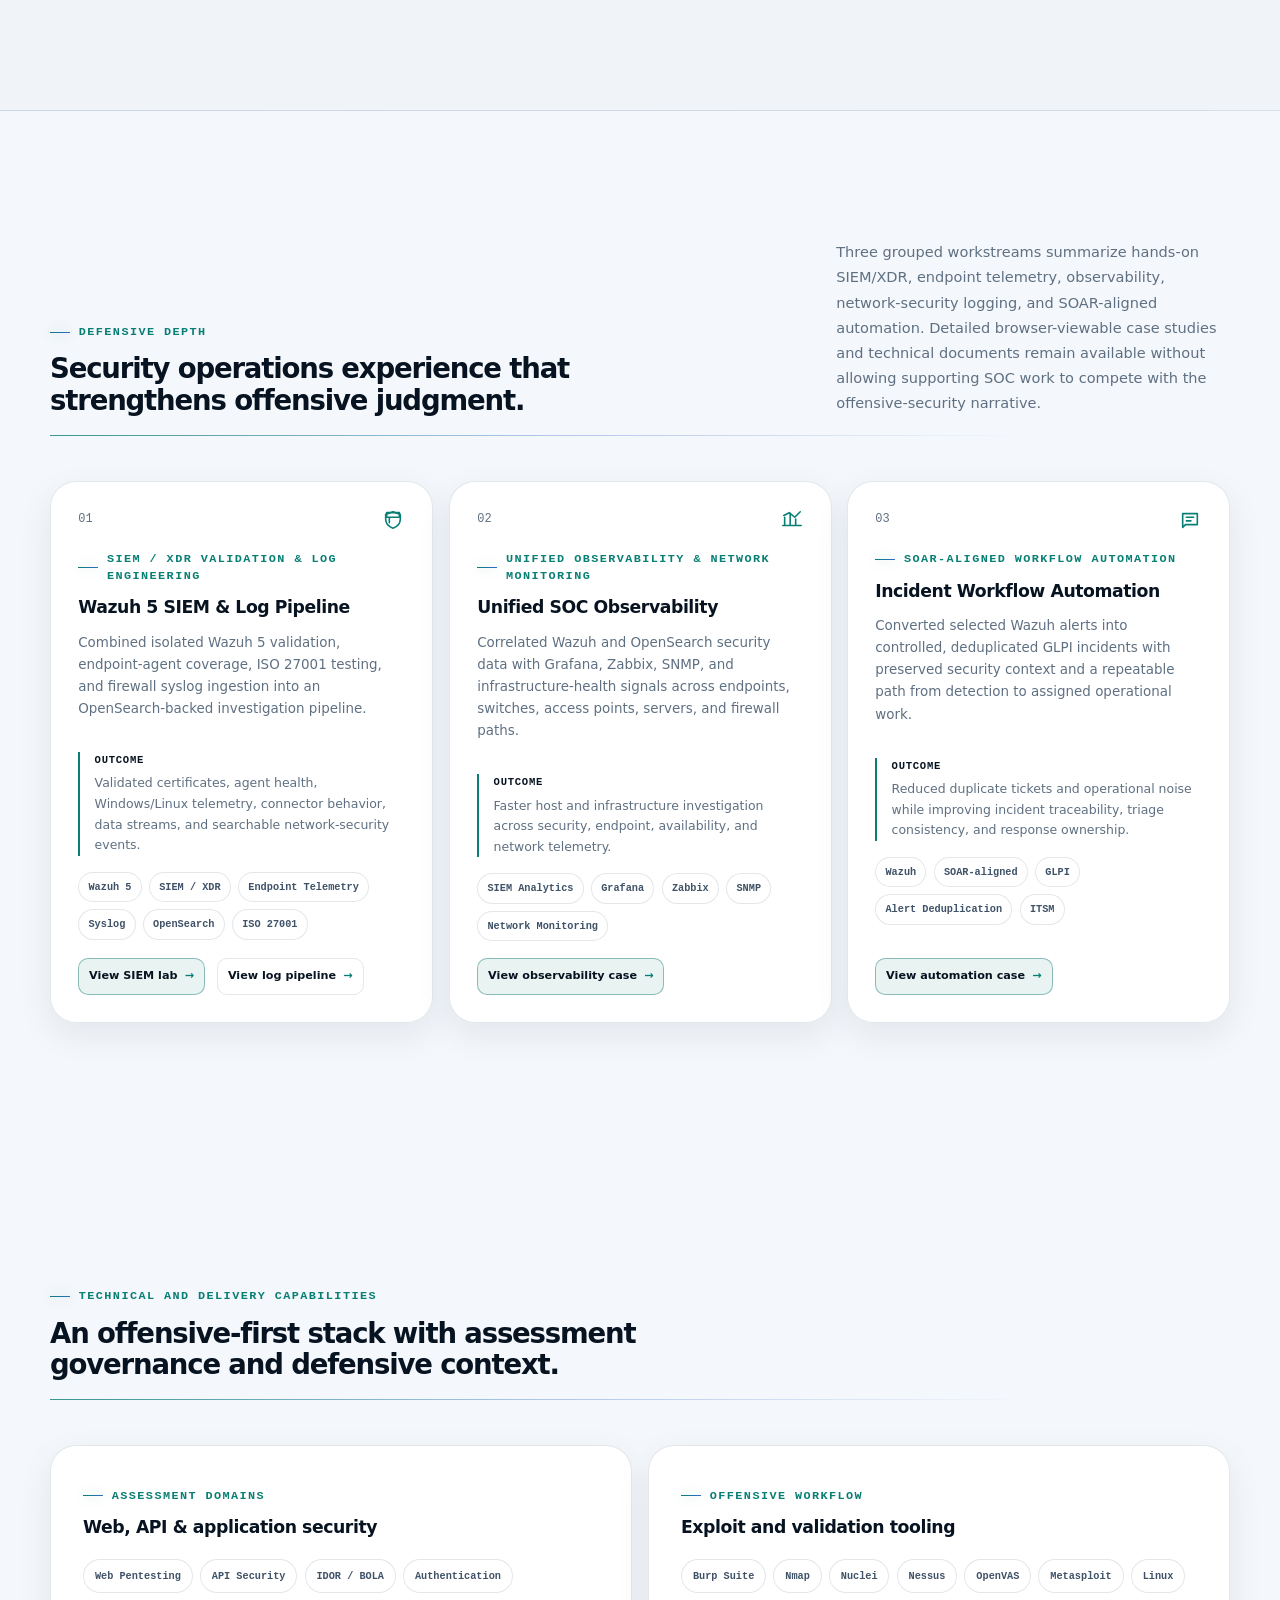
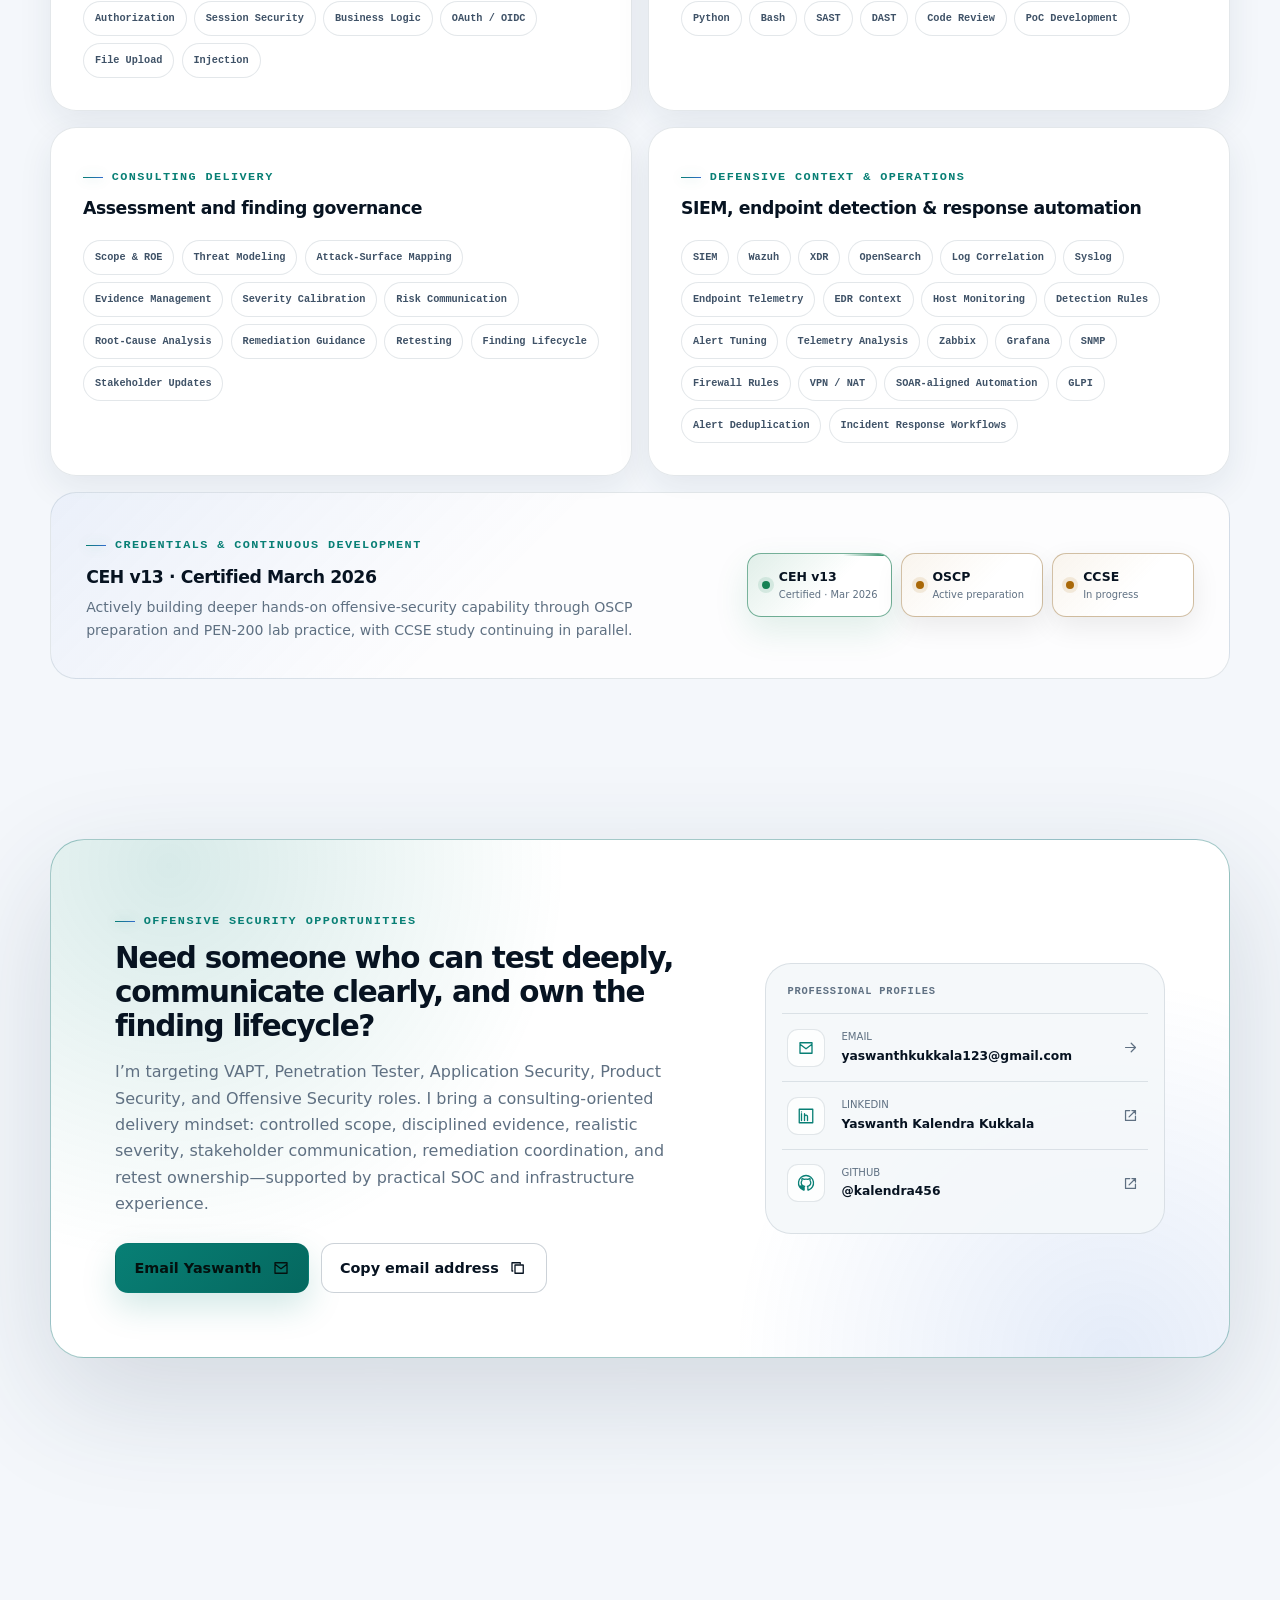
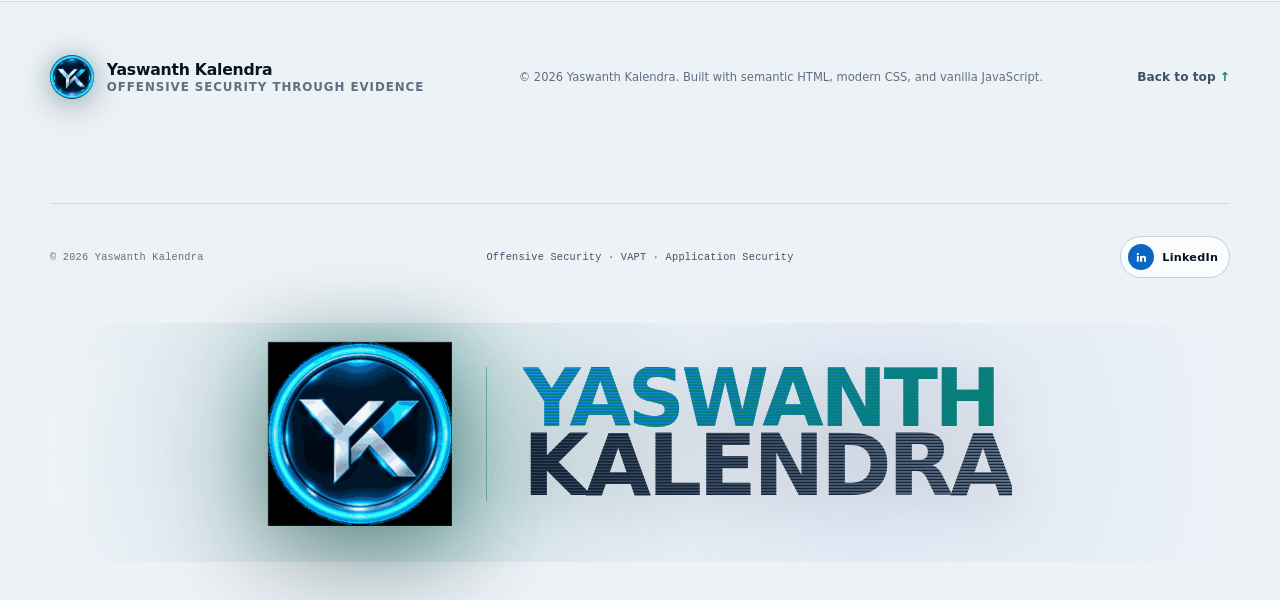
==== commit e7232521: "Use verified visible YK logo across portfolio" ====
--- a/index.html
+++ b/index.html
@@ -22,11 +22,11 @@
   <meta name="twitter:description" content="VAPT, web and API penetration testing, application-security validation, protocol logic, and SOC-informed offensive security.">
   <meta name="twitter:image" content="https://kalendra456.github.io/kalendra/assets/email-background.jpg">
 
-  <link rel="icon" href="assets/yk-chatgpt-shared-logo.png" type="image/png">
-  <link rel="apple-touch-icon" href="assets/yk-chatgpt-shared-logo.png">
+  <link rel="icon" href="assets/yk-final-logo-v4.png" type="image/png">
+  <link rel="apple-touch-icon" href="assets/yk-final-logo-v4.png">
   <link rel="manifest" href="site.webmanifest">
-  <link rel="preload" href="style.css?v=27" as="style">
-  <link rel="stylesheet" href="style.css?v=27">
+  <link rel="preload" href="style.css?v=28" as="style">
+  <link rel="stylesheet" href="style.css?v=28">
   <link rel="stylesheet" href="polish.css?v=1">
   <link rel="stylesheet" href="typography.css?v=1">
   <link rel="stylesheet" href="streamline.css?v=1">
@@ -51,7 +51,7 @@
     "name": "Yaswanth Kalendra Kukkala",
     "alternateName": "Yaswanth Kalendra",
     "url": "https://kalendra456.github.io/kalendra/",
-    "image": "https://kalendra456.github.io/kalendra/assets/yk-chatgpt-shared-logo.png",
+    "image": "https://kalendra456.github.io/kalendra/assets/yk-final-logo-v4.png",
     "jobTitle": "Offensive Security and Application Security Practitioner",
     "email": "mailto:yaswanthkukkala123@gmail.com",
     "sameAs": [
@@ -92,7 +92,7 @@
     ]
   }
   </script>
-  <link rel="stylesheet" href="footer-signature.css?v=6">
+  <link rel="stylesheet" href="footer-signature.css?v=7">
 </head>
 <body>
   <div class="scroll-progress" aria-hidden="true"><span id="scrollProgress"></span></div>
@@ -107,7 +107,7 @@
   <header class="site-header" id="siteHeader">
     <div class="shell header-inner">
       <a class="brand" href="#top" aria-label="Yaswanth Kalendra — home">
-        <img class="brand-mark" src="assets/yk-chatgpt-shared-logo.png" width="42" height="42" alt="">
+        <img class="brand-mark" src="assets/yk-final-logo-v4.png" width="42" height="42" alt="">
         <span class="brand-copy">
           <strong>Yaswanth Kalendra</strong>
           <span>Offensive Security · AppSec</span>
@@ -748,7 +748,7 @@
   <footer class="site-footer">
     <div class="shell footer-inner">
       <a class="brand footer-brand" href="#top" aria-label="Back to top">
-        <img class="brand-mark" src="assets/yk-chatgpt-shared-logo.png" width="38" height="38" alt="">
+        <img class="brand-mark" src="assets/yk-final-logo-v4.png" width="38" height="38" alt="">
         <span class="brand-copy"><strong>Yaswanth Kalendra</strong><span>Offensive security through evidence</span></span>
       </a>
       <p>© <span id="year"></span> Yaswanth Kalendra. Built with semantic HTML, modern CSS, and vanilla JavaScript.</p>
--- a/style.css
+++ b/style.css
@@ -3816,7 +3816,7 @@
 
 
 /* Circular Elite brand mark */
-.brand-mark[src$="yk-chatgpt-shared-logo.png"] {
+.brand-mark[src$="yk-final-logo-v4.png"] {
   width: 46px;
   height: 46px;
   object-fit: contain;
@@ -3826,18 +3826,18 @@
     drop-shadow(0 0 10px color-mix(in srgb, var(--accent) 28%, transparent));
 }
 
-.footer-brand .brand-mark[src$="yk-chatgpt-shared-logo.png"] {
+.footer-brand .brand-mark[src$="yk-final-logo-v4.png"] {
   width: 42px;
   height: 42px;
 }
 
-.error-panel .brand-mark[src$="yk-chatgpt-shared-logo.png"] {
+.error-panel .brand-mark[src$="yk-final-logo-v4.png"] {
   width: 64px;
   height: 64px;
 }
 
 @media (max-width: 620px) {
-  .brand-mark[src$="yk-chatgpt-shared-logo.png"] {
+  .brand-mark[src$="yk-final-logo-v4.png"] {
     width: 42px;
     height: 42px;
   }
@@ -3845,7 +3845,7 @@
 
 
 /* Exact ChatGPT-shared Circular Elite logo */
-.brand-mark[src$="yk-chatgpt-shared-logo.png"] {
+.brand-mark[src$="yk-final-logo-v4.png"] {
   display: block !important;
   width: 46px;
   height: 46px;
@@ -3859,20 +3859,20 @@
     drop-shadow(0 0 11px color-mix(in srgb, var(--accent) 32%, transparent));
 }
 
-.footer-brand .brand-mark[src$="yk-chatgpt-shared-logo.png"] {
+.footer-brand .brand-mark[src$="yk-final-logo-v4.png"] {
   width: 42px;
   height: 42px;
   flex-basis: 42px;
 }
 
-.error-panel .brand-mark[src$="yk-chatgpt-shared-logo.png"] {
+.error-panel .brand-mark[src$="yk-final-logo-v4.png"] {
   width: 64px;
   height: 64px;
   flex-basis: 64px;
 }
 
 @media (max-width: 620px) {
-  .brand-mark[src$="yk-chatgpt-shared-logo.png"] {
+  .brand-mark[src$="yk-final-logo-v4.png"] {
     width: 42px;
     height: 42px;
     flex-basis: 42px;
--- a/style.css
+++ b/style.css
@@ -3816,7 +3816,7 @@
 
 
 /* Circular Elite brand mark */
-.brand-mark[src$="yk-chatgpt-shared-logo.png"] {
+.brand-mark[src$="yk-final-logo-v4.png"] {
   width: 46px;
   height: 46px;
   object-fit: contain;
@@ -3826,18 +3826,18 @@
     drop-shadow(0 0 10px color-mix(in srgb, var(--accent) 28%, transparent));
 }
 
-.footer-brand .brand-mark[src$="yk-chatgpt-shared-logo.png"] {
+.footer-brand .brand-mark[src$="yk-final-logo-v4.png"] {
   width: 42px;
   height: 42px;
 }
 
-.error-panel .brand-mark[src$="yk-chatgpt-shared-logo.png"] {
+.error-panel .brand-mark[src$="yk-final-logo-v4.png"] {
   width: 64px;
   height: 64px;
 }
 
 @media (max-width: 620px) {
-  .brand-mark[src$="yk-chatgpt-shared-logo.png"] {
+  .brand-mark[src$="yk-final-logo-v4.png"] {
     width: 42px;
     height: 42px;
   }
@@ -3845,7 +3845,7 @@
 
 
 /* Exact ChatGPT-shared Circular Elite logo */
-.brand-mark[src$="yk-chatgpt-shared-logo.png"] {
+.brand-mark[src$="yk-final-logo-v4.png"] {
   display: block !important;
   width: 46px;
   height: 46px;
@@ -3859,20 +3859,20 @@
     drop-shadow(0 0 11px color-mix(in srgb, var(--accent) 32%, transparent));
 }
 
-.footer-brand .brand-mark[src$="yk-chatgpt-shared-logo.png"] {
+.footer-brand .brand-mark[src$="yk-final-logo-v4.png"] {
   width: 42px;
   height: 42px;
   flex-basis: 42px;
 }
 
-.error-panel .brand-mark[src$="yk-chatgpt-shared-logo.png"] {
+.error-panel .brand-mark[src$="yk-final-logo-v4.png"] {
   width: 64px;
   height: 64px;
   flex-basis: 64px;
 }
 
 @media (max-width: 620px) {
-  .brand-mark[src$="yk-chatgpt-shared-logo.png"] {
+  .brand-mark[src$="yk-final-logo-v4.png"] {
     width: 42px;
     height: 42px;
     flex-basis: 42px;
--- a/footer-signature.css
+++ b/footer-signature.css
@@ -5,7 +5,7 @@
   gap: .78rem;
 }
 
-.site-header .brand-mark[src$="yk-chatgpt-shared-logo.png"] {
+.site-header .brand-mark[src$="yk-final-logo-v4.png"] {
   display: block !important;
   width: 52px !important;
   height: 52px !important;
@@ -22,8 +22,8 @@
   transition: transform 260ms var(--ease), filter 260ms var(--ease);
 }
 
-.site-header .brand:hover .brand-mark[src$="yk-chatgpt-shared-logo.png"],
-.site-header .brand:focus-visible .brand-mark[src$="yk-chatgpt-shared-logo.png"] {
+.site-header .brand:hover .brand-mark[src$="yk-final-logo-v4.png"],
+.site-header .brand:focus-visible .brand-mark[src$="yk-final-logo-v4.png"] {
   transform: scale(1.045);
   filter:
     drop-shadow(0 12px 25px rgba(0, 0, 0, .28))
@@ -44,7 +44,7 @@
   line-height: 1.28;
 }
 
-.footer-brand .brand-mark[src$="yk-chatgpt-shared-logo.png"] {
+.footer-brand .brand-mark[src$="yk-final-logo-v4.png"] {
   display: block !important;
   width: 44px !important;
   height: 44px !important;
@@ -58,7 +58,7 @@
     drop-shadow(0 0 10px color-mix(in srgb, var(--accent) 28%, transparent));
 }
 
-.error-panel .brand-mark[src$="yk-chatgpt-shared-logo.png"] {
+.error-panel .brand-mark[src$="yk-final-logo-v4.png"] {
   width: 68px !important;
   height: 68px !important;
   flex: 0 0 68px !important;
@@ -165,7 +165,7 @@
   aspect-ratio: 1;
   grid-column: 1;
   grid-row: 1;
-  background: url("assets/yk-chatgpt-shared-logo.png") center / 100% 100% no-repeat;
+  background: url("assets/yk-final-logo-v4.png") center / 100% 100% no-repeat;
   content: "";
   filter:
     drop-shadow(0 28px 54px rgba(0, 0, 0, .34))
@@ -325,7 +325,7 @@
 }
 
 @media (max-width: 700px) {
-  .site-header .brand-mark[src$="yk-chatgpt-shared-logo.png"] {
+  .site-header .brand-mark[src$="yk-final-logo-v4.png"] {
     width: 46px !important;
     height: 46px !important;
     flex-basis: 46px !important;
@@ -407,7 +407,7 @@
   }
 
   .signature-linkedin,
-  .site-header .brand-mark[src$="yk-chatgpt-shared-logo.png"] {
+  .site-header .brand-mark[src$="yk-final-logo-v4.png"] {
     transition: none;
   }
 }
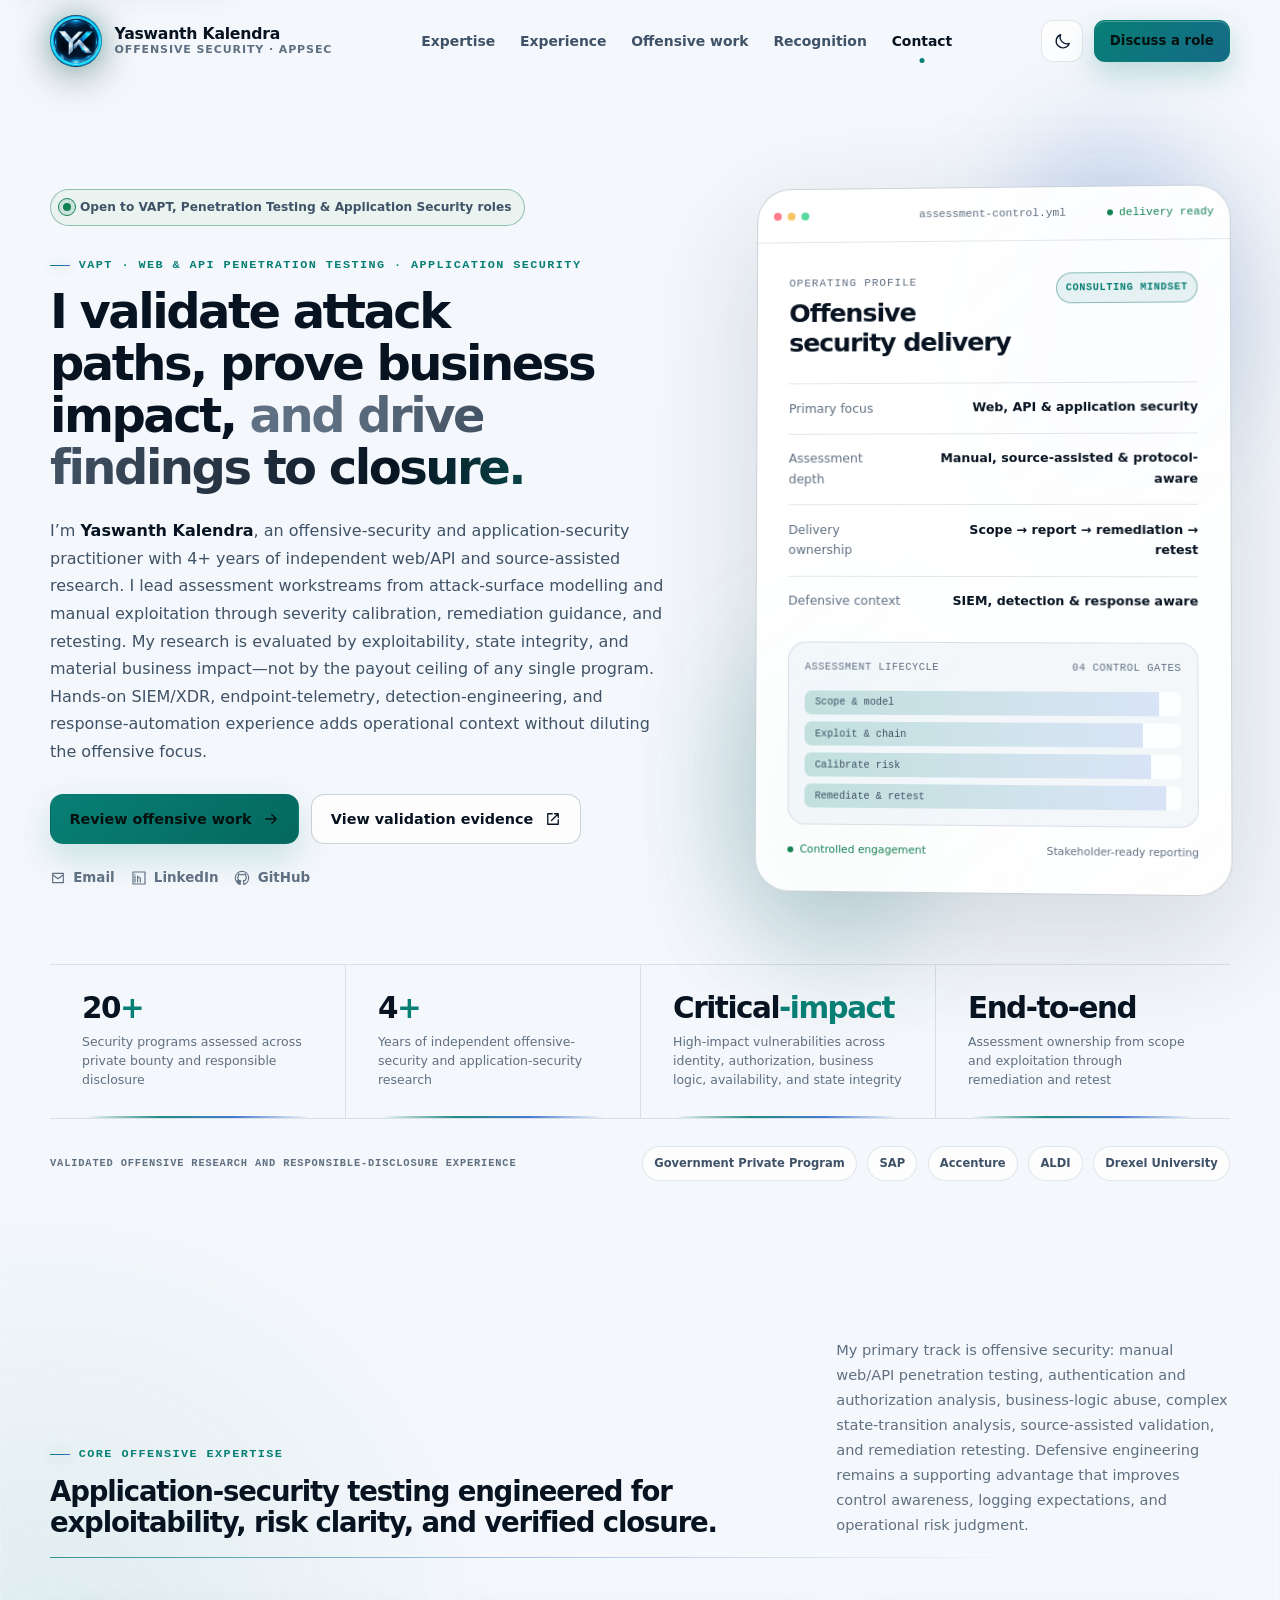
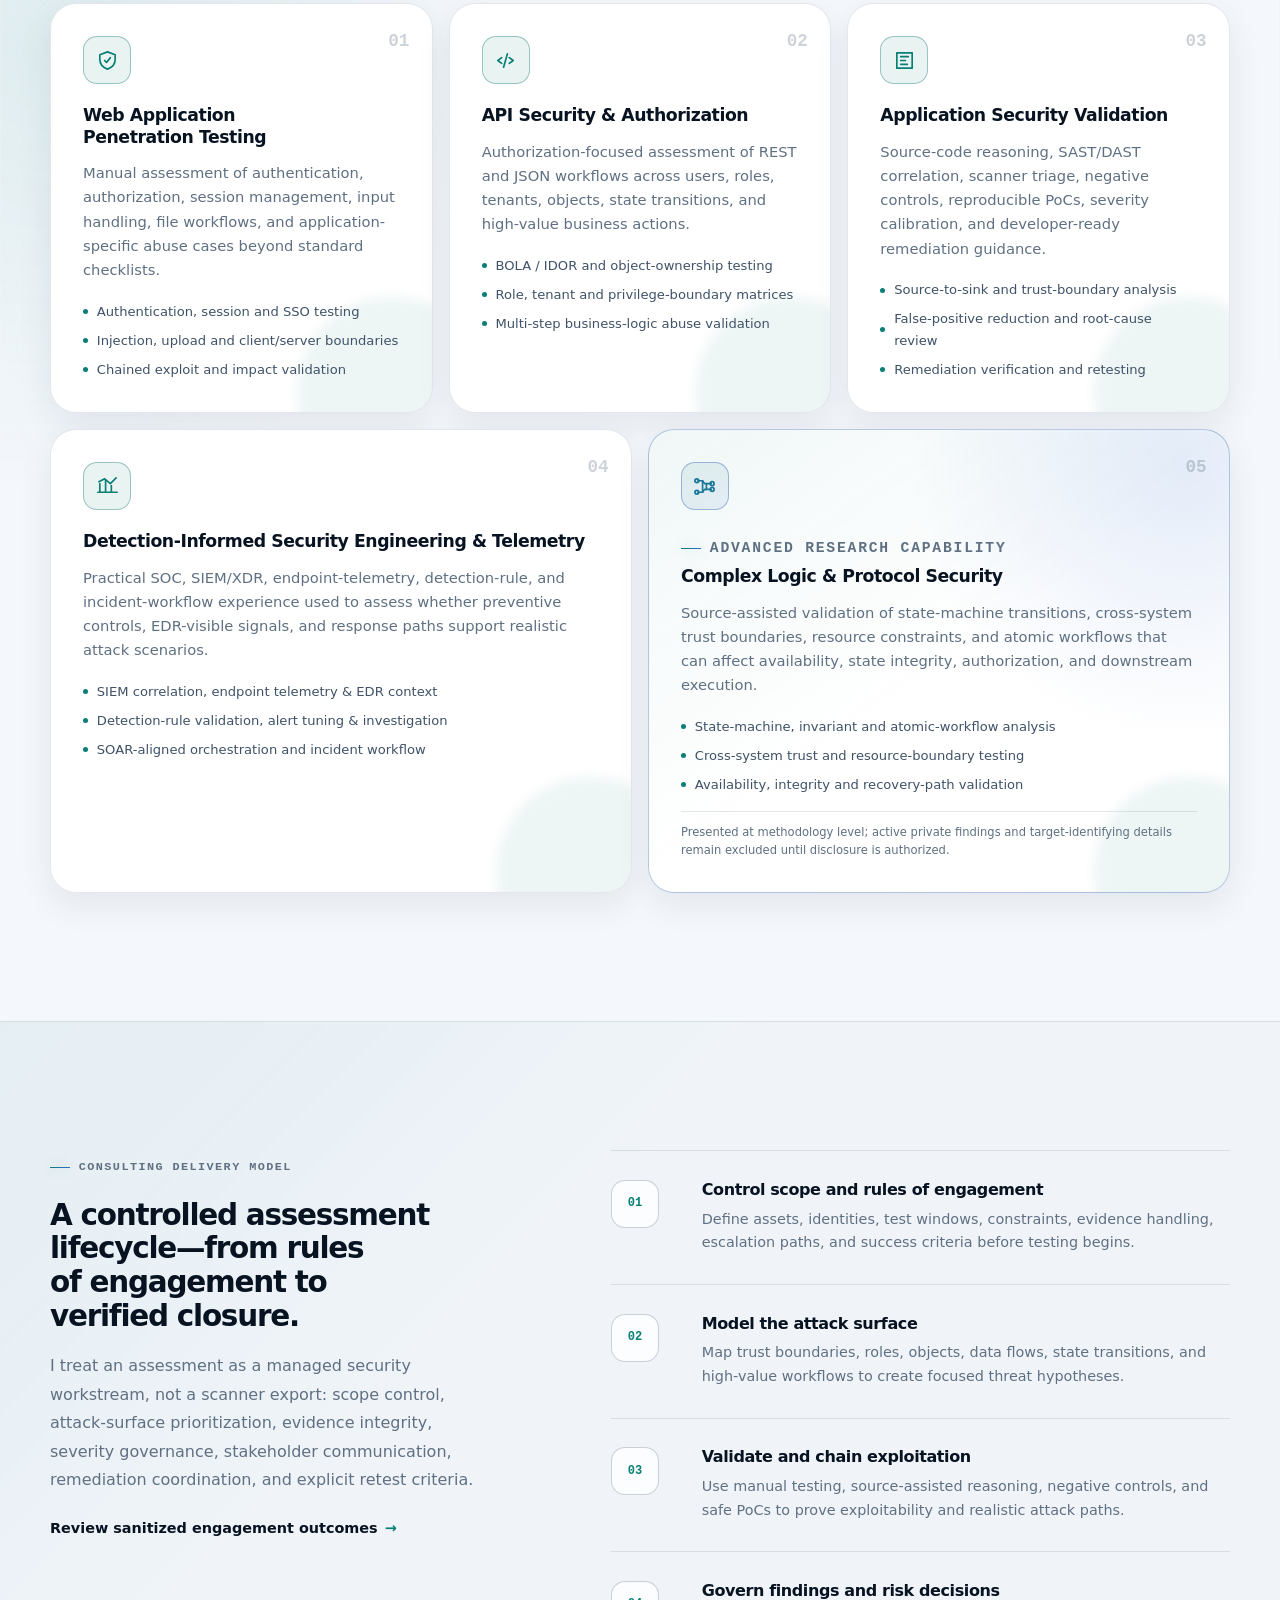
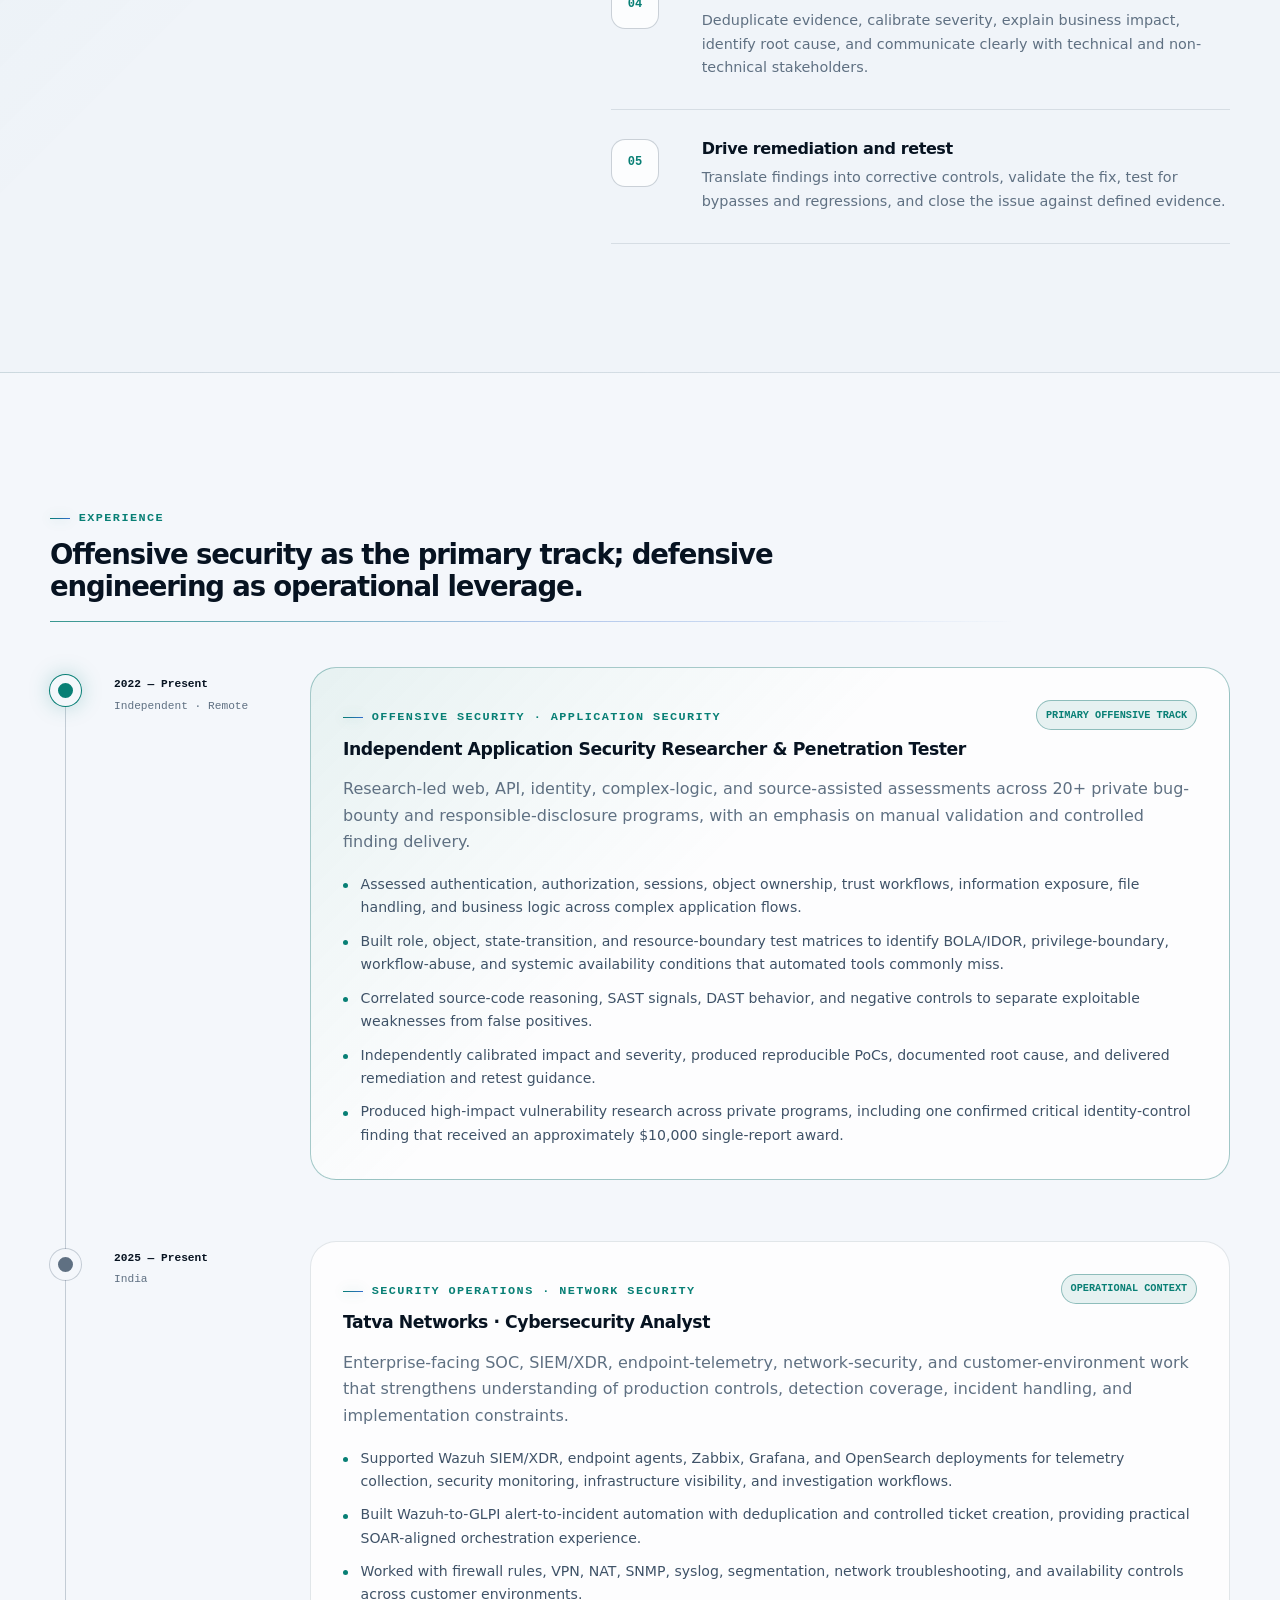
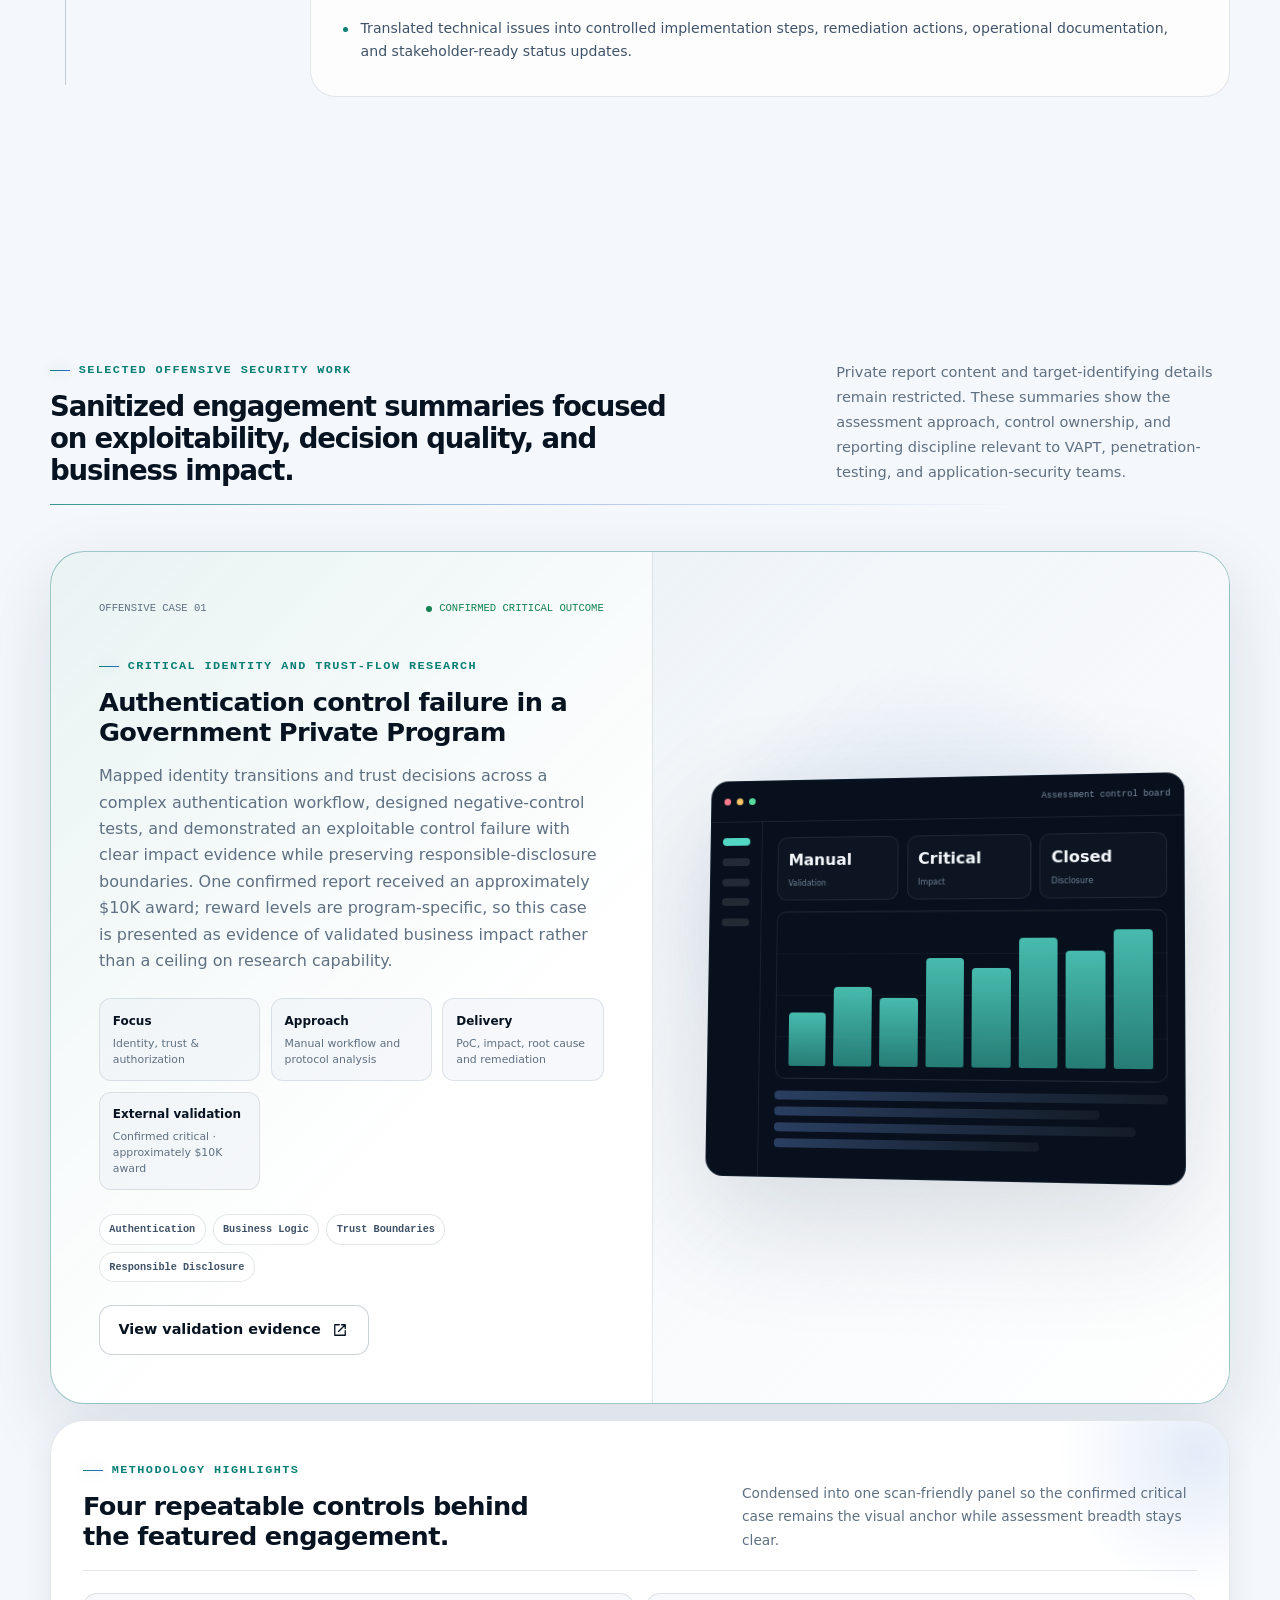
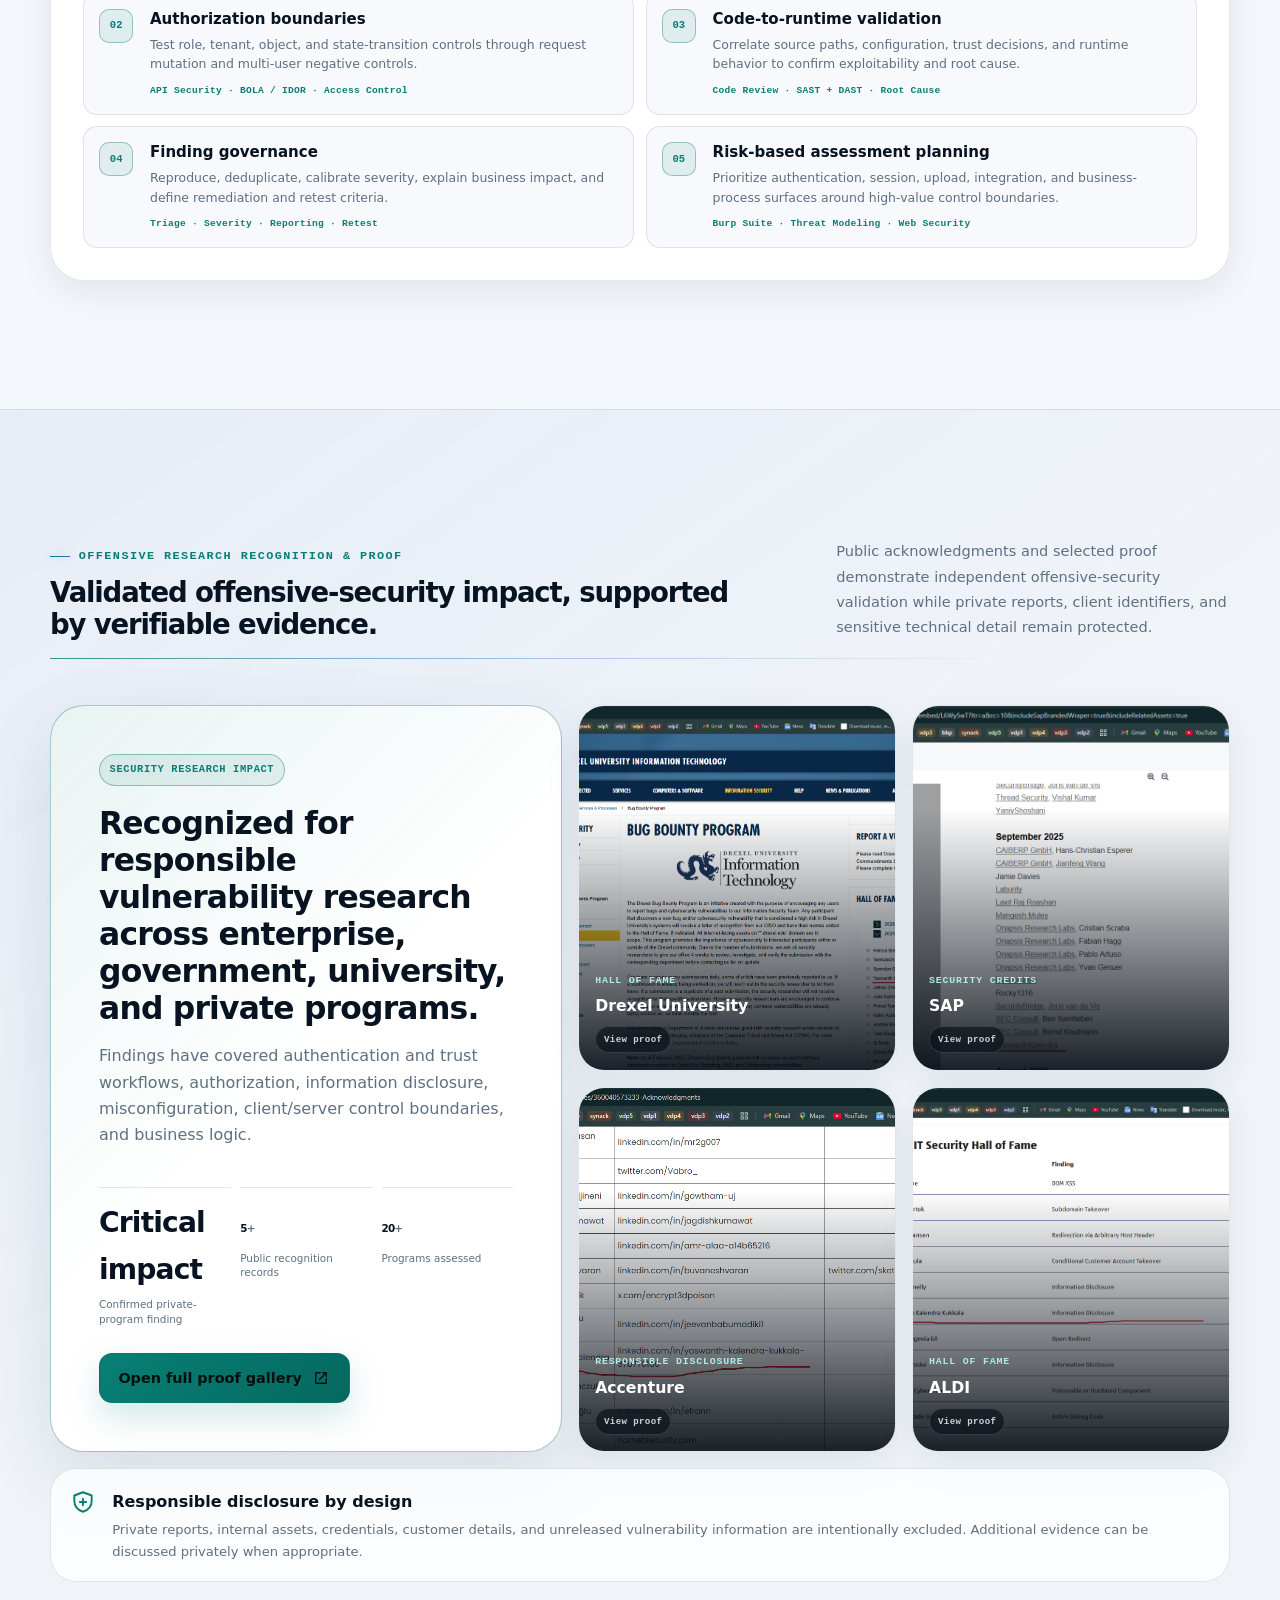
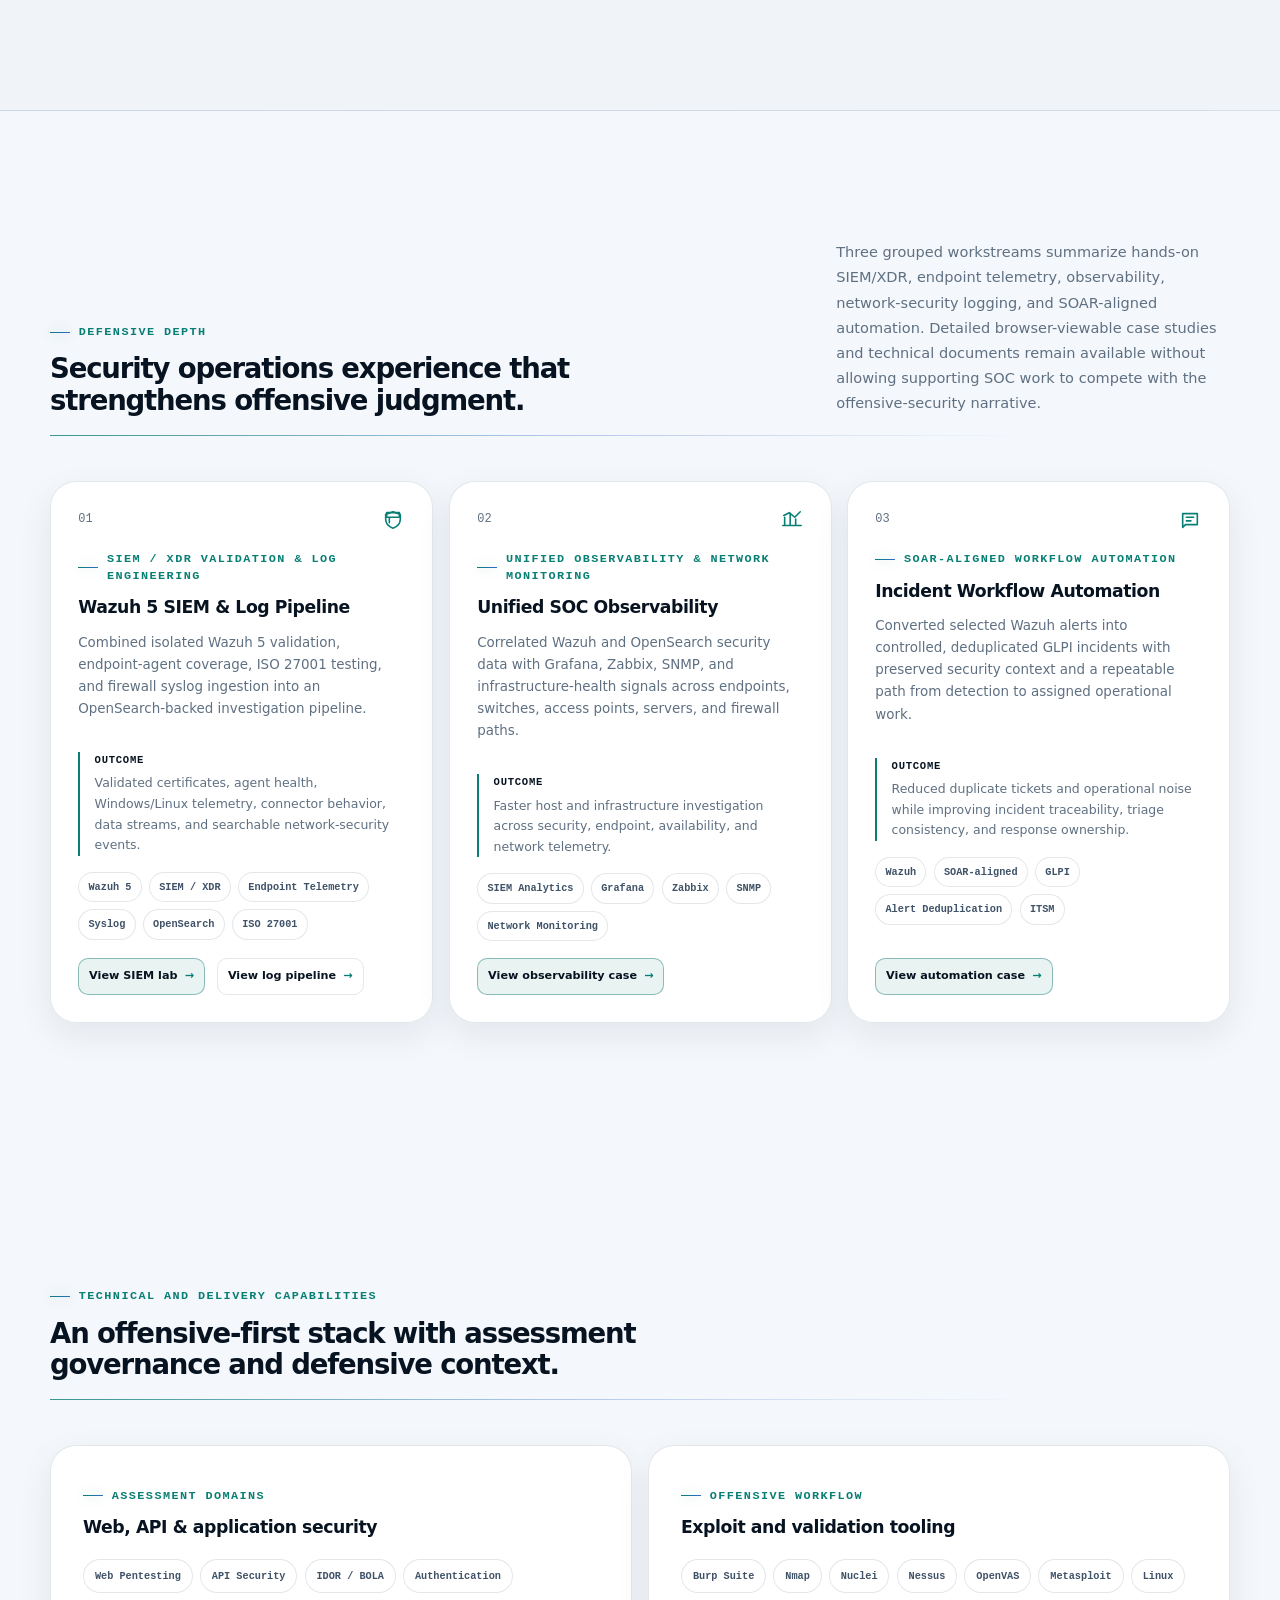
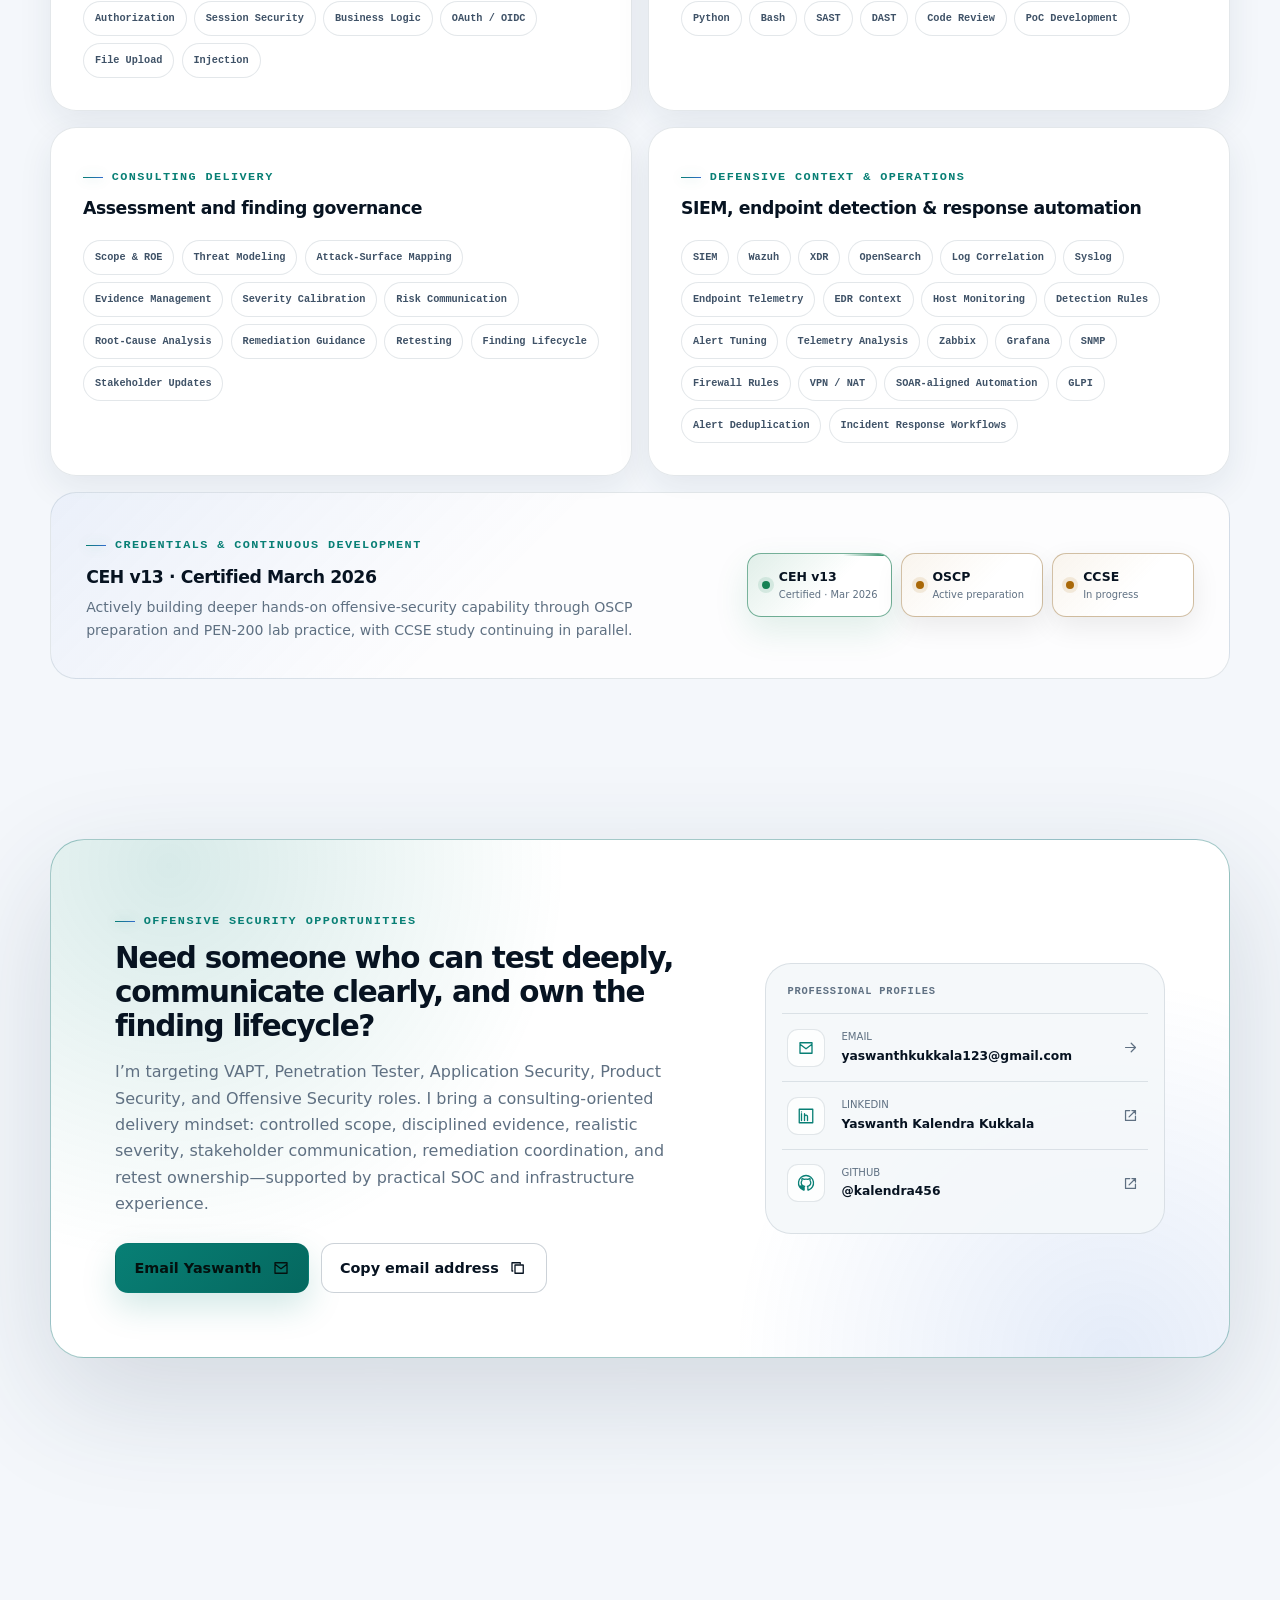
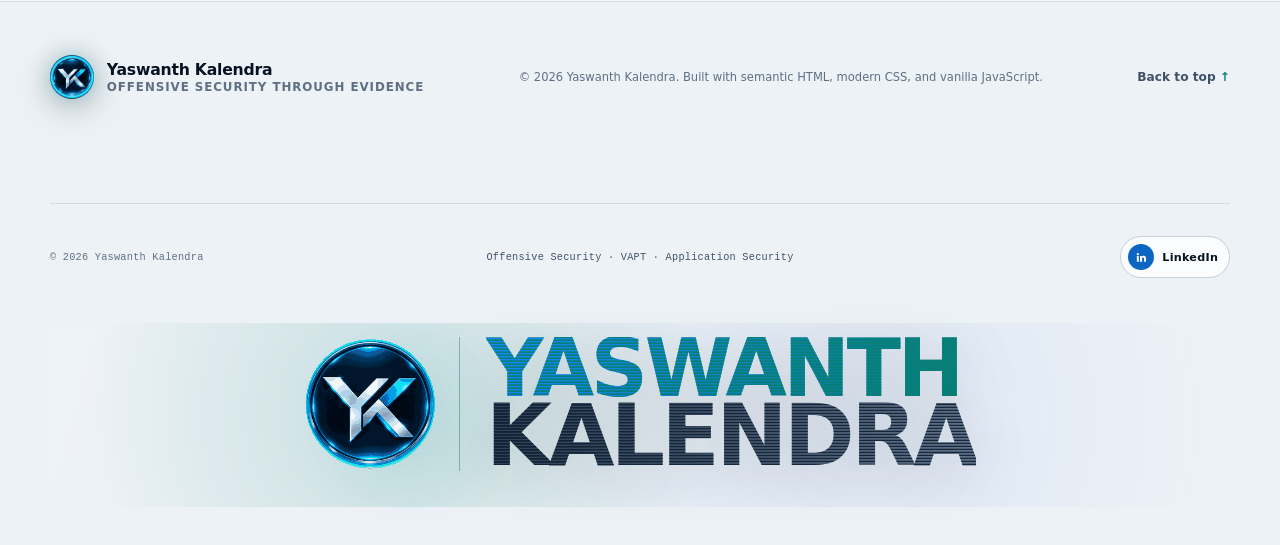
==== commit d5b51ee7: "Balance and crop large footer YK logo" ====
--- a/index.html
+++ b/index.html
@@ -92,7 +92,7 @@
     ]
   }
   </script>
-  <link rel="stylesheet" href="footer-signature.css?v=7">
+  <link rel="stylesheet" href="footer-signature.css?v=8">
 </head>
 <body>
   <div class="scroll-progress" aria-hidden="true"><span id="scrollProgress"></span></div>
--- a/footer-signature.css
+++ b/footer-signature.css
@@ -410,4 +410,85 @@
   .site-header .brand-mark[src$="yk-final-logo-v4.png"] {
     transition: none;
   }
-}+}
+
+/* Footer logo balance v8 — start */
+/* Keep the accepted compact header/footer marks unchanged; refine only the large signature emblem. */
+.signature-wordmark-wrap {
+  width: min(100%, 1120px);
+  grid-template-columns: clamp(8.25rem, 9.5vw, 10.5rem) max-content;
+  column-gap: clamp(1.15rem, 1.8vw, 1.9rem);
+  padding-top: clamp(.65rem, 1.1vw, .95rem);
+}
+
+.signature-wordmark-wrap::before {
+  border-radius: 50%;
+  clip-path: circle(49% at 50% 50%);
+  background-position: center;
+  background-size: 108% 108%;
+  box-shadow:
+    0 0 0 1px color-mix(in srgb, var(--accent) 18%, transparent),
+    inset 0 0 24px rgba(4, 17, 31, .2);
+  filter:
+    drop-shadow(0 20px 40px rgba(0, 0, 0, .3))
+    drop-shadow(0 0 22px color-mix(in srgb, var(--accent) 24%, transparent));
+}
+
+.signature-wordmark-wrap::after {
+  width: clamp(11rem, 17vw, 18rem);
+  height: clamp(11rem, 17vw, 18rem);
+  opacity: .72;
+  filter: blur(16px);
+}
+
+.signature-wordmark {
+  padding-left: clamp(1.25rem, 2vw, 2rem);
+}
+
+@media (max-width: 1180px) {
+  .signature-wordmark-wrap {
+    width: min(100%, 930px);
+    grid-template-columns: clamp(7.25rem, 10vw, 9rem) max-content;
+    column-gap: clamp(1rem, 1.8vw, 1.55rem);
+  }
+
+  .signature-wordmark {
+    padding-left: clamp(1.1rem, 1.9vw, 1.7rem);
+  }
+}
+
+@media (max-width: 900px) {
+  .signature-wordmark-wrap {
+    width: min(100%, 740px);
+    grid-template-columns: clamp(6rem, 12vw, 7.4rem) max-content;
+    column-gap: clamp(.85rem, 1.7vw, 1.25rem);
+  }
+
+  .signature-wordmark {
+    padding-left: clamp(.9rem, 1.8vw, 1.25rem);
+  }
+}
+
+@media (max-width: 700px) {
+  .signature-wordmark-wrap {
+    width: 100%;
+    grid-template-columns: 1fr;
+    row-gap: .9rem;
+  }
+
+  .signature-wordmark-wrap::before {
+    width: clamp(6.75rem, 27vw, 8.4rem);
+    background-size: 108% 108%;
+  }
+
+  .signature-wordmark-wrap::after {
+    width: 12rem;
+    height: 12rem;
+  }
+
+  .signature-wordmark {
+    padding-top: 1rem;
+    padding-left: 0;
+  }
+}
+/* Footer logo balance v8 — end */
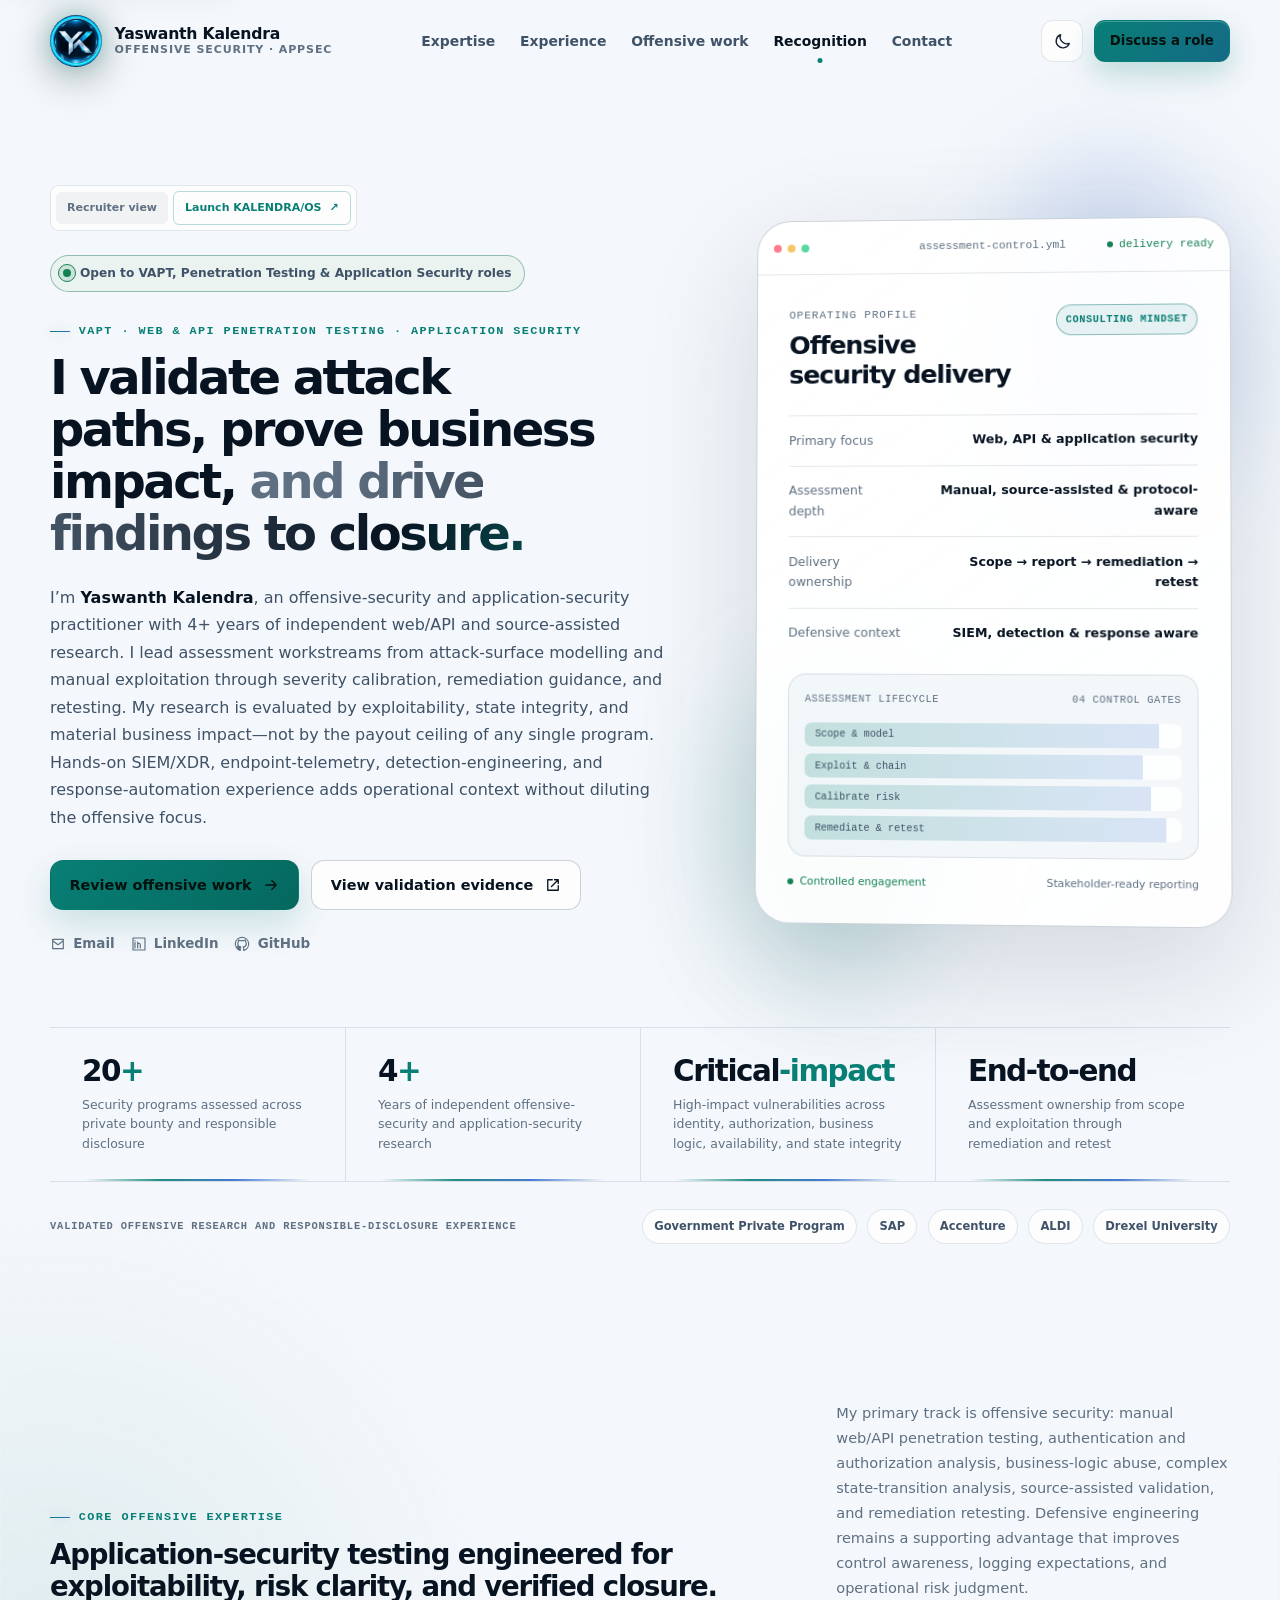
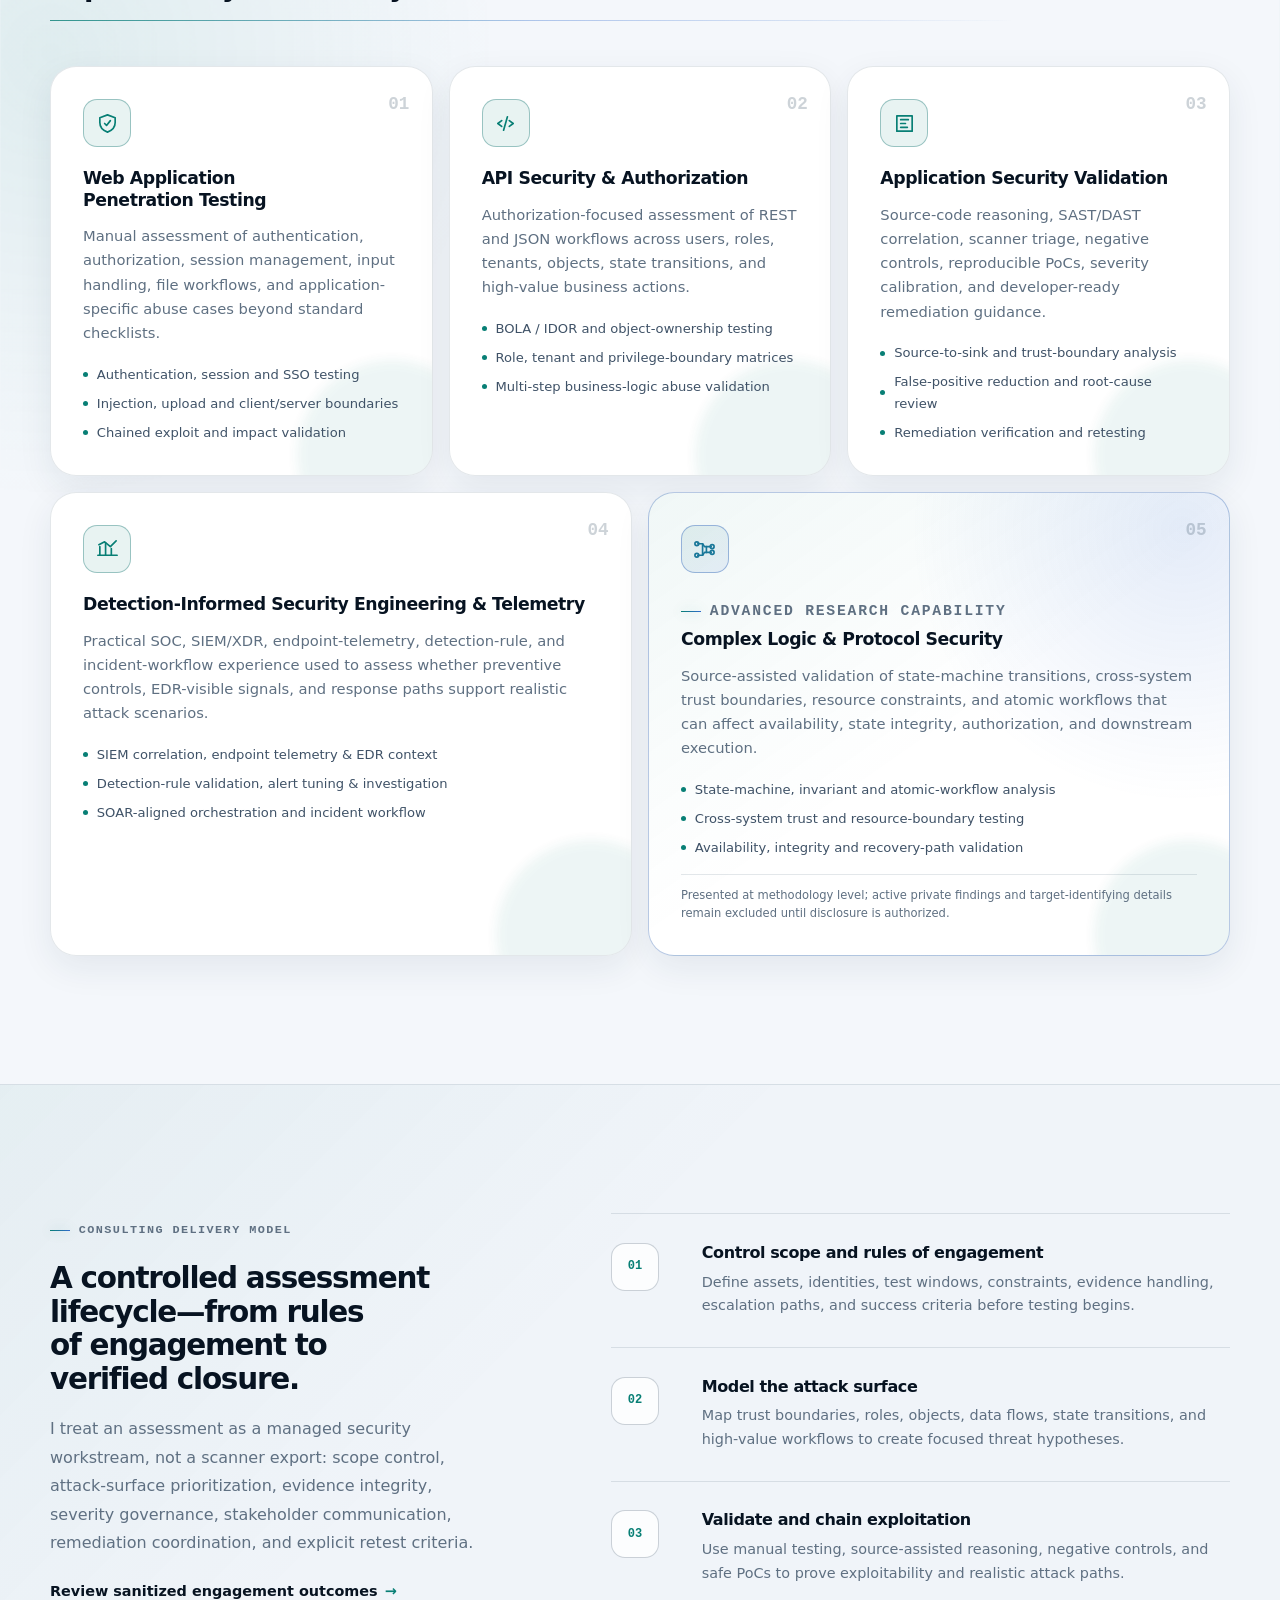
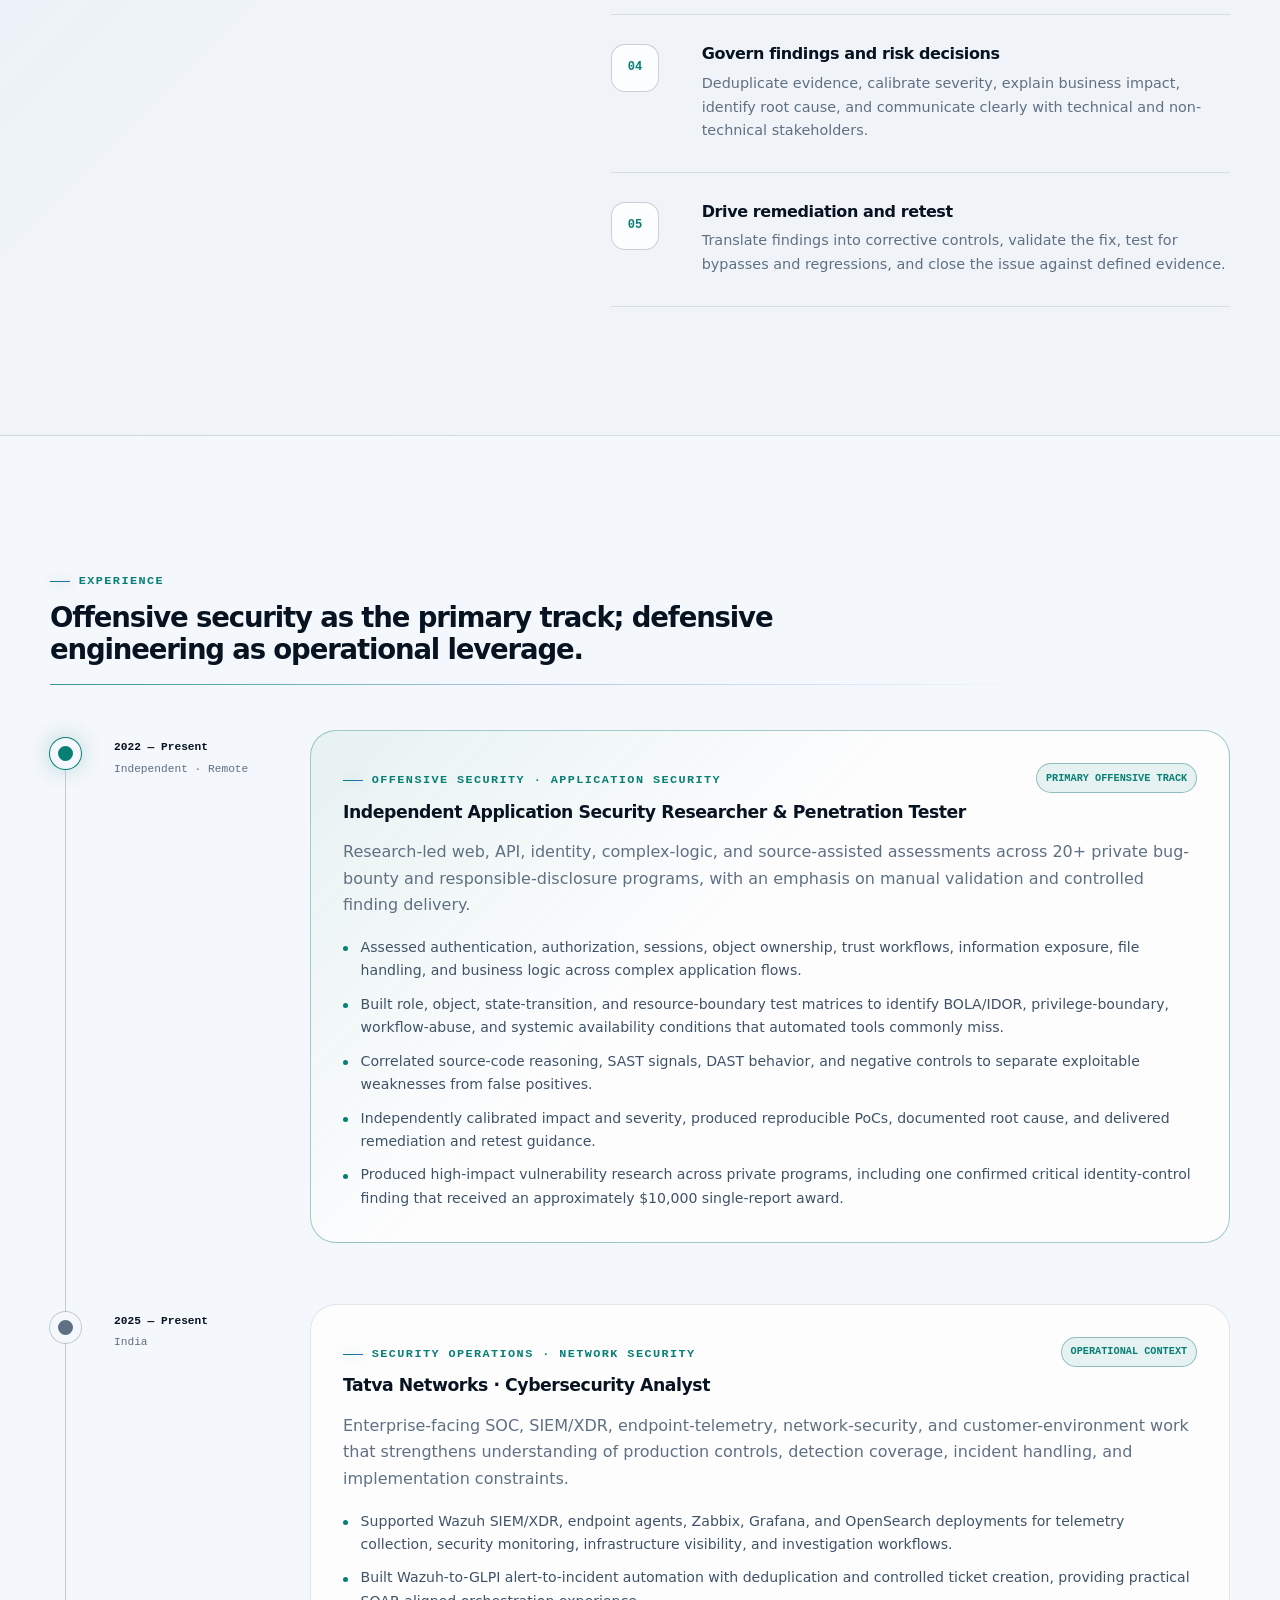
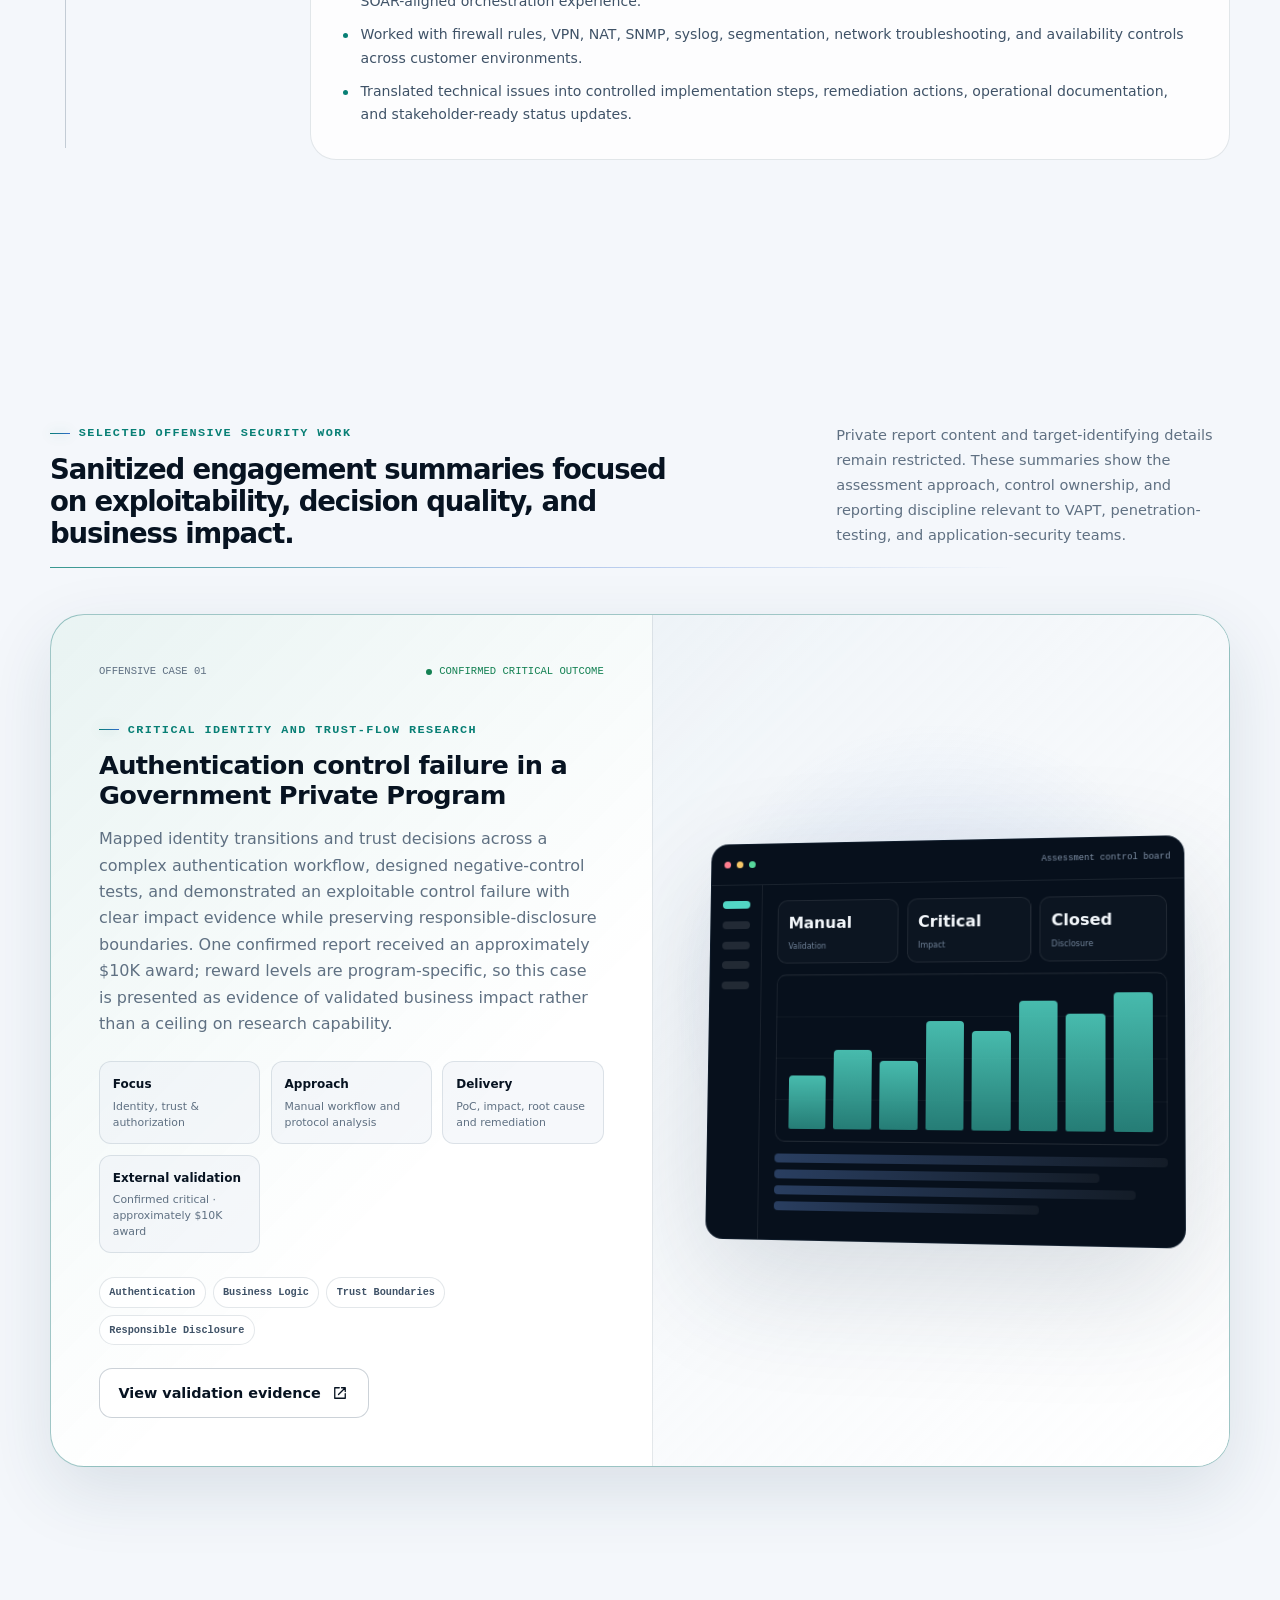
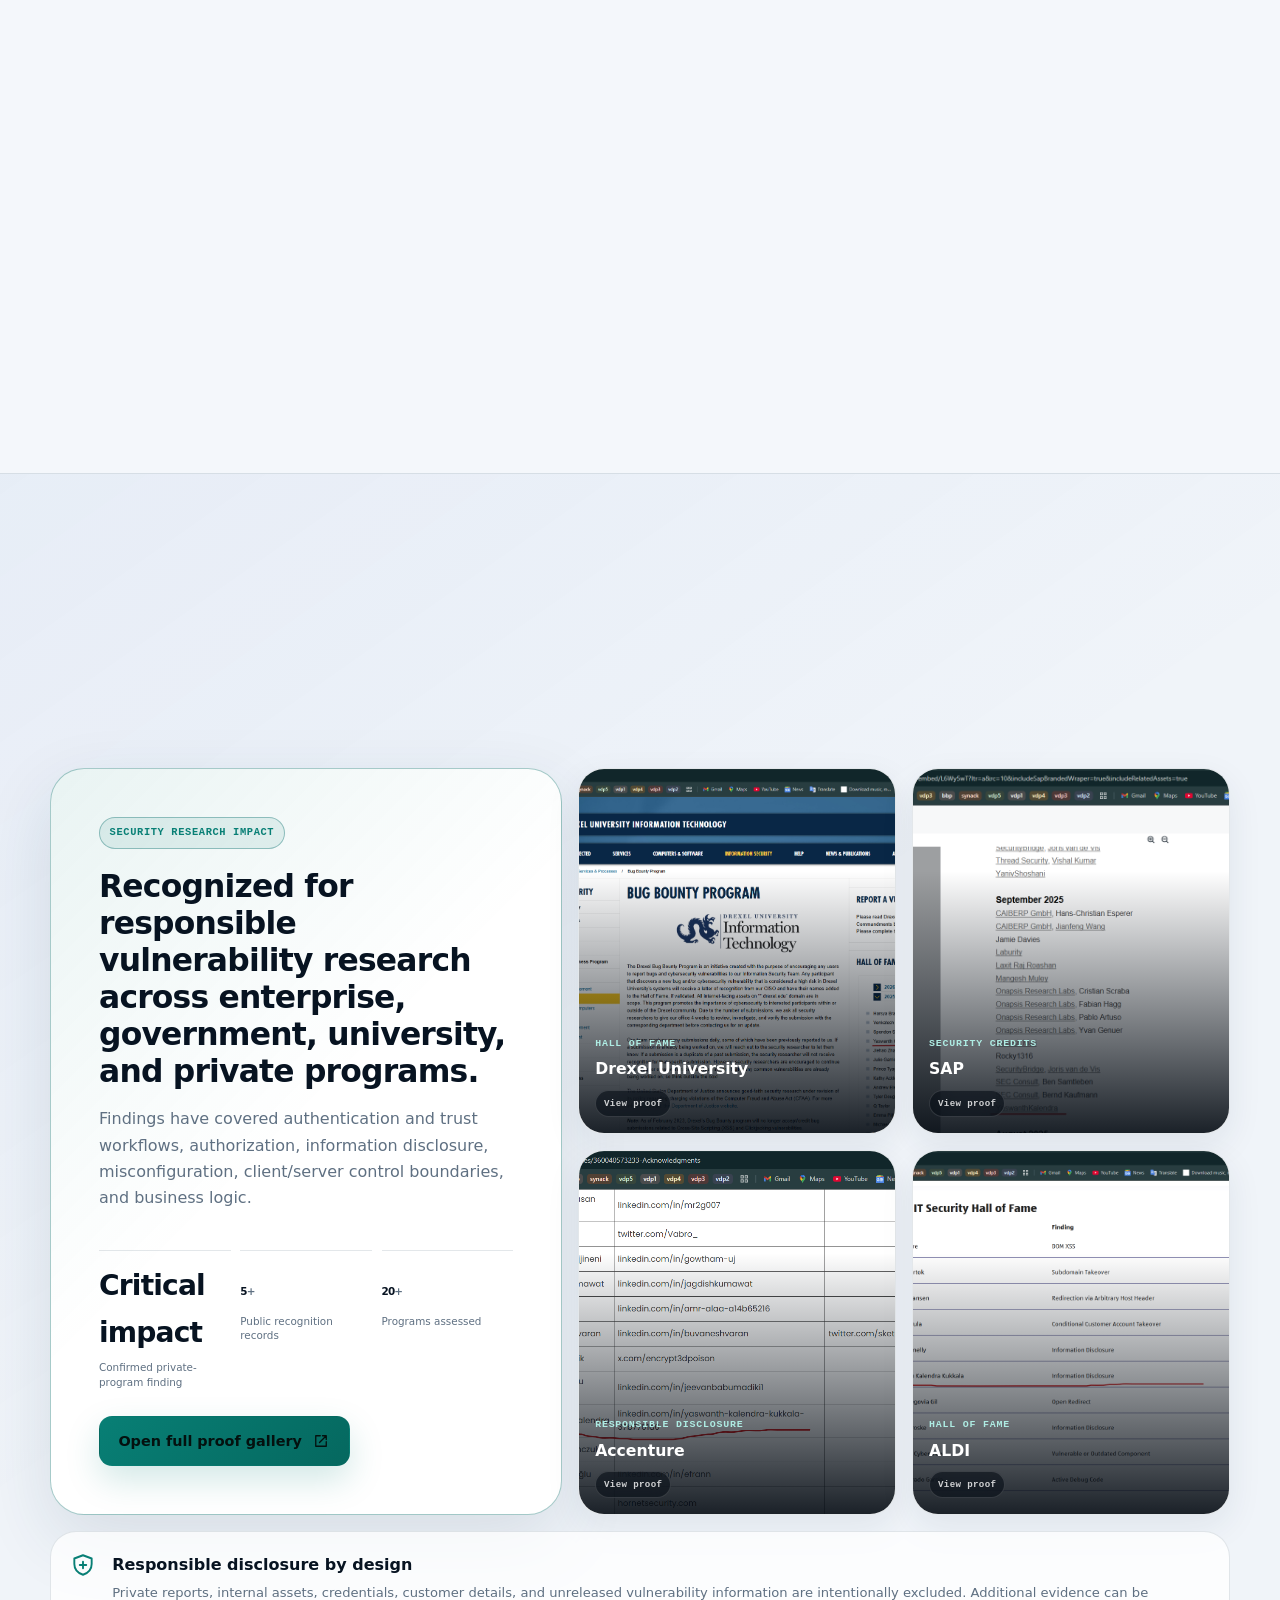
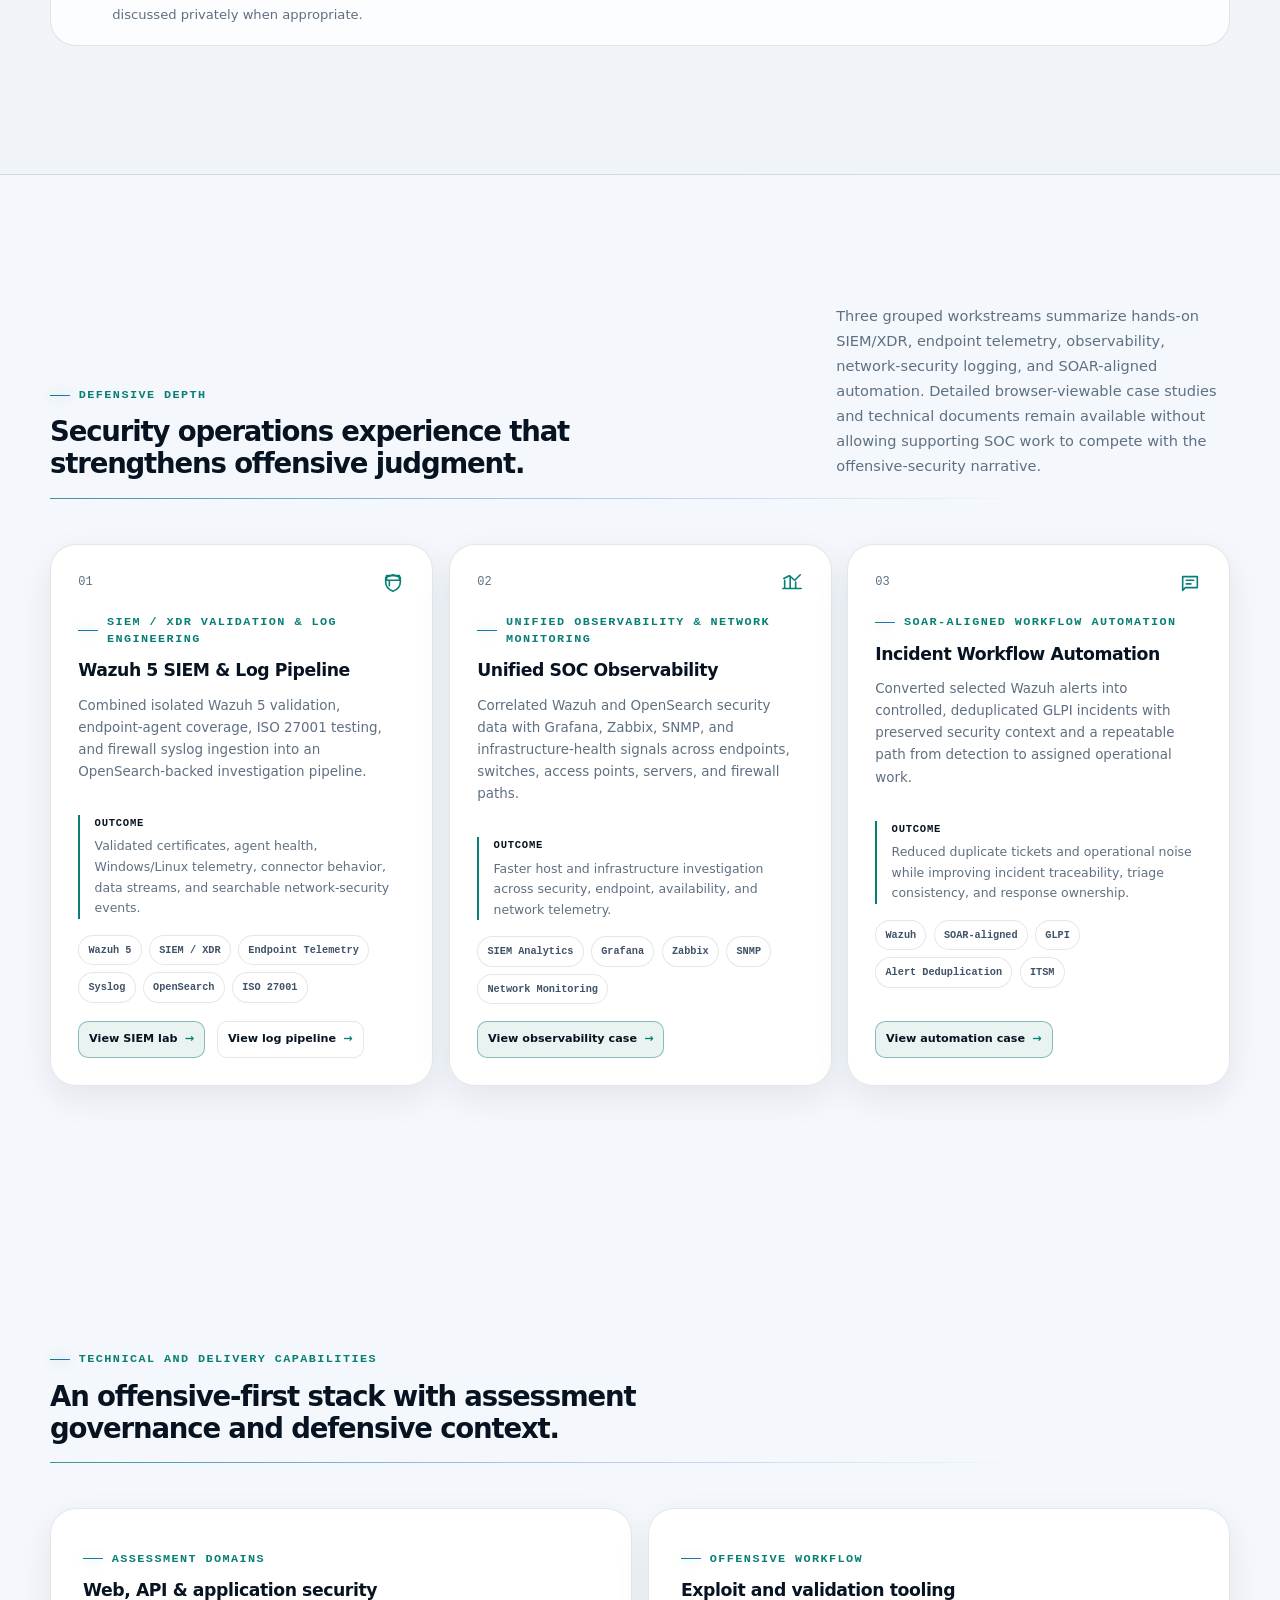
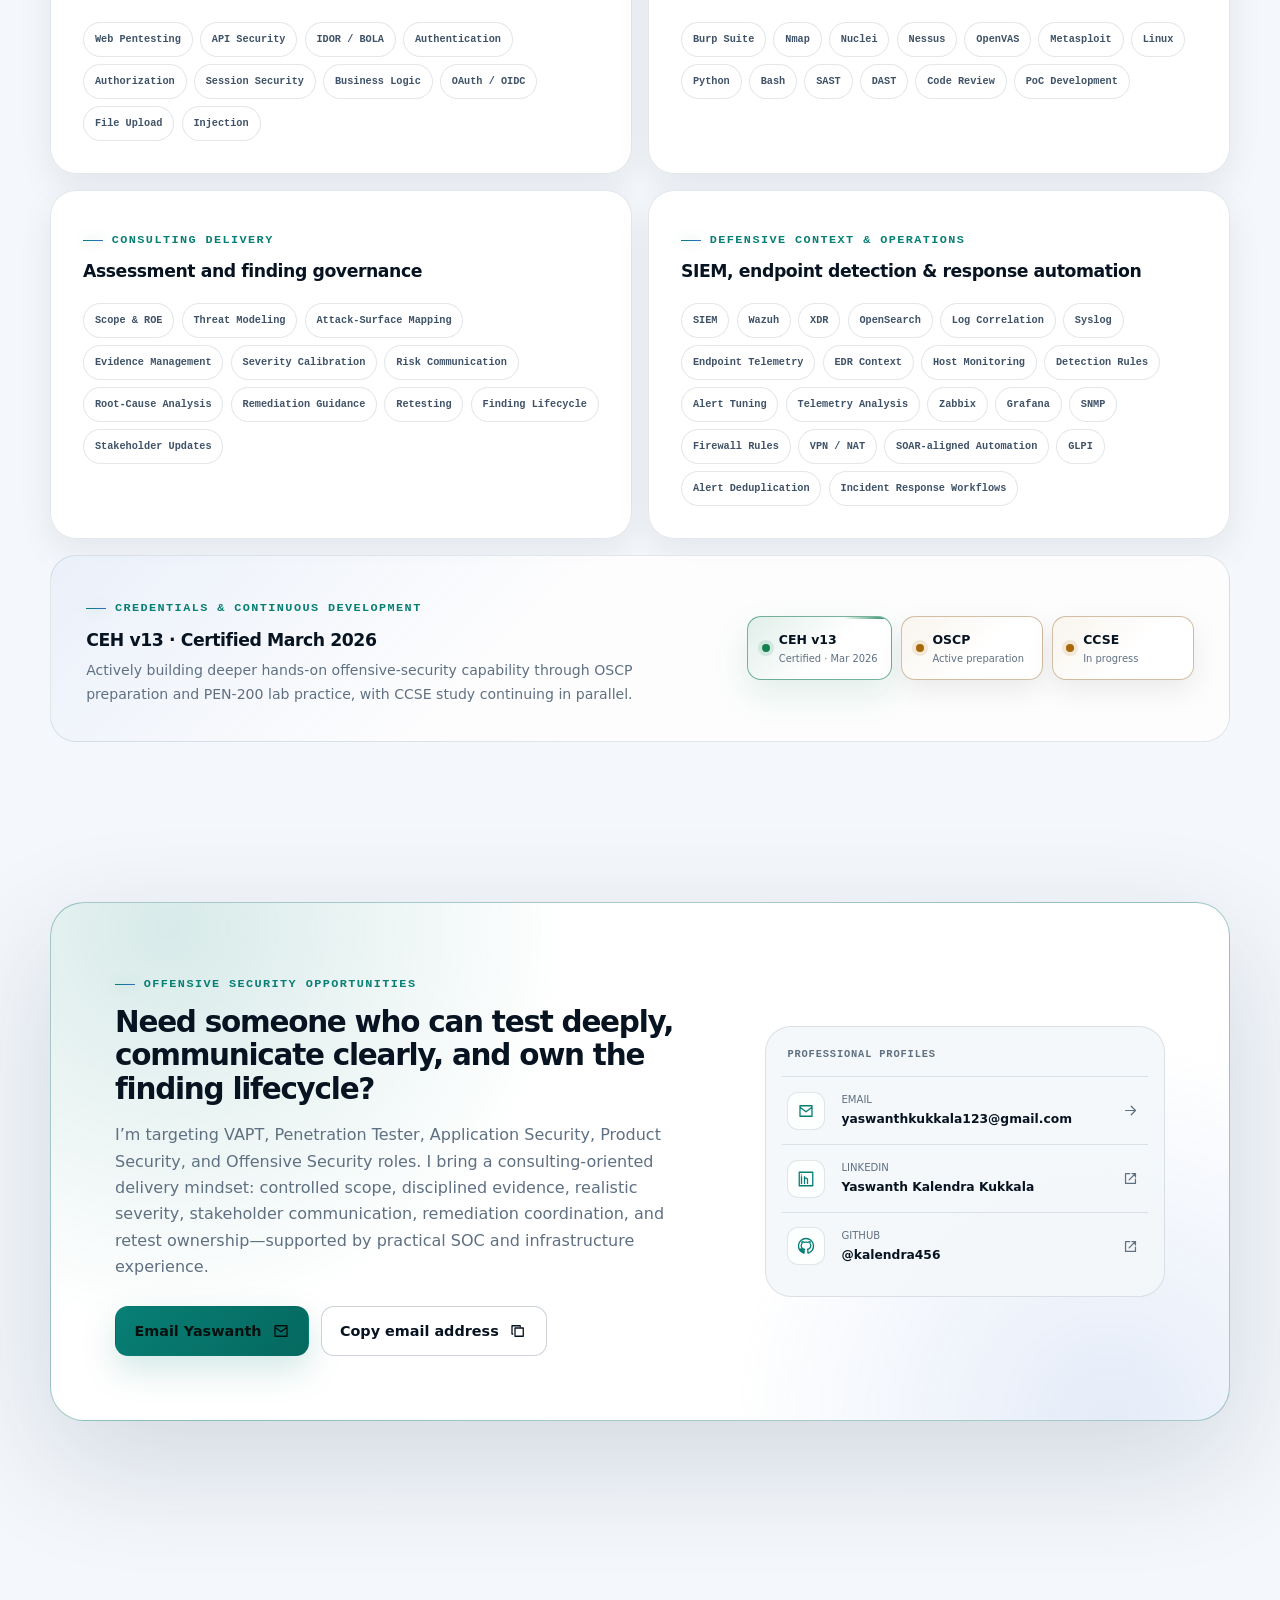
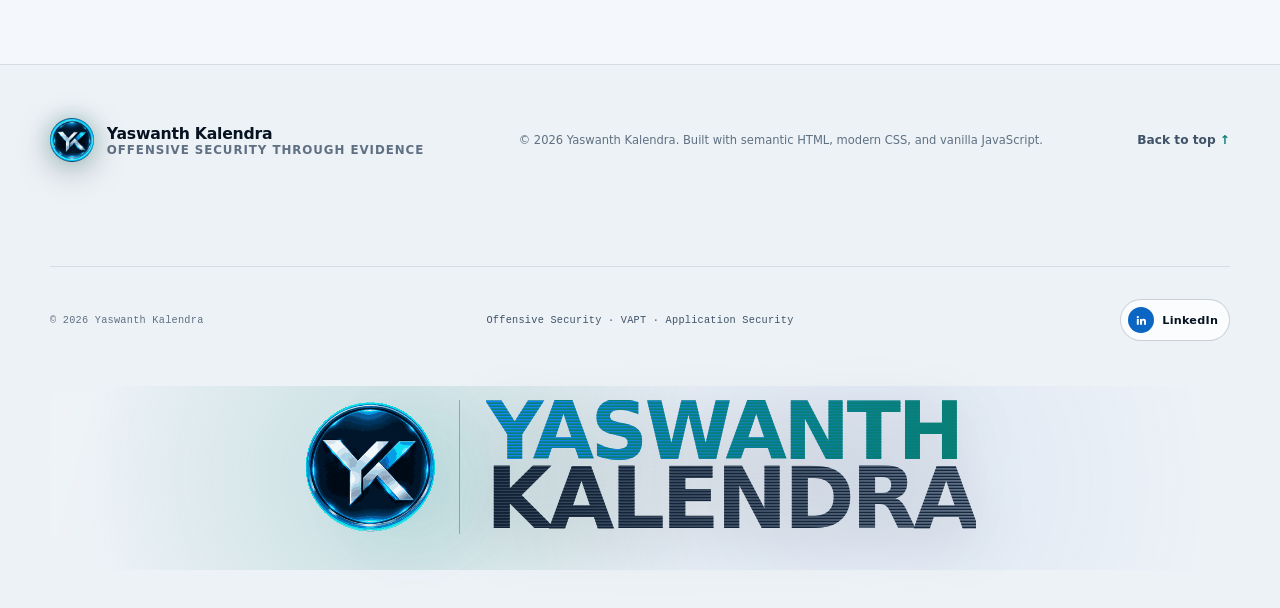
==== commit bf33fd2b: "Add recruiter-view launch for KALENDRA OS" ====
--- a/index.html
+++ b/index.html
@@ -93,6 +93,7 @@
   }
   </script>
   <link rel="stylesheet" href="footer-signature.css?v=8">
+  <link rel="stylesheet" href="os/launch.css?v=1">
 </head>
 <body>
   <div class="scroll-progress" aria-hidden="true"><span id="scrollProgress"></span></div>
@@ -146,6 +147,11 @@
   <main id="main-content">
     <section class="hero shell" id="top" aria-labelledby="hero-title">
   <div class="hero-copy" data-reveal>
+    <nav class="portfolio-view-switch" aria-label="Choose portfolio experience">
+      <a href="#top" aria-current="page">Recruiter view</a>
+      <a class="os-launch-link" href="os/">Launch KALENDRA/OS <span aria-hidden="true">↗</span></a>
+    </nav>
+
     <div class="availability-chip">
       <span class="status-dot" aria-hidden="true"></span>
       Open to VAPT, Penetration Testing &amp; Application Security roles
--- a/os/launch.css
+++ b/os/launch.css
@@ -0,0 +1,8 @@
+/* Lightweight entry point only. The OS bundle is not loaded by the standard portfolio. */
+.portfolio-view-switch{display:flex;align-items:center;gap:5px;width:fit-content;max-width:100%;padding:5px;margin-bottom:24px;border:1px solid var(--border,#263949);border-radius:9px;background:var(--surface-soft,#10202e);font-family:var(--font-sans,system-ui,sans-serif)}
+.portfolio-view-switch a{display:inline-flex;align-items:center;gap:8px;padding:8px 11px;border-radius:6px;font-size:11px;line-height:1.4;font-weight:650;letter-spacing:0;text-decoration:none;white-space:nowrap}
+.portfolio-view-switch a[aria-current="page"]{color:var(--muted,#9caebb);background:color-mix(in srgb,var(--muted,#9caebb) 8%,transparent)}
+.portfolio-view-switch .os-launch-link{color:var(--accent,#76e5d0);border:1px solid color-mix(in srgb,var(--accent,#76e5d0) 28%,transparent)}
+.portfolio-view-switch .os-launch-link:hover{background:color-mix(in srgb,var(--accent,#76e5d0) 10%,transparent);border-color:var(--accent,#76e5d0)}
+.portfolio-view-switch a:focus-visible{outline:2px solid var(--accent,#76e5d0);outline-offset:3px}
+@media(max-width:400px){.portfolio-view-switch a{font-size:10px;padding:8px}.portfolio-view-switch{gap:3px}}
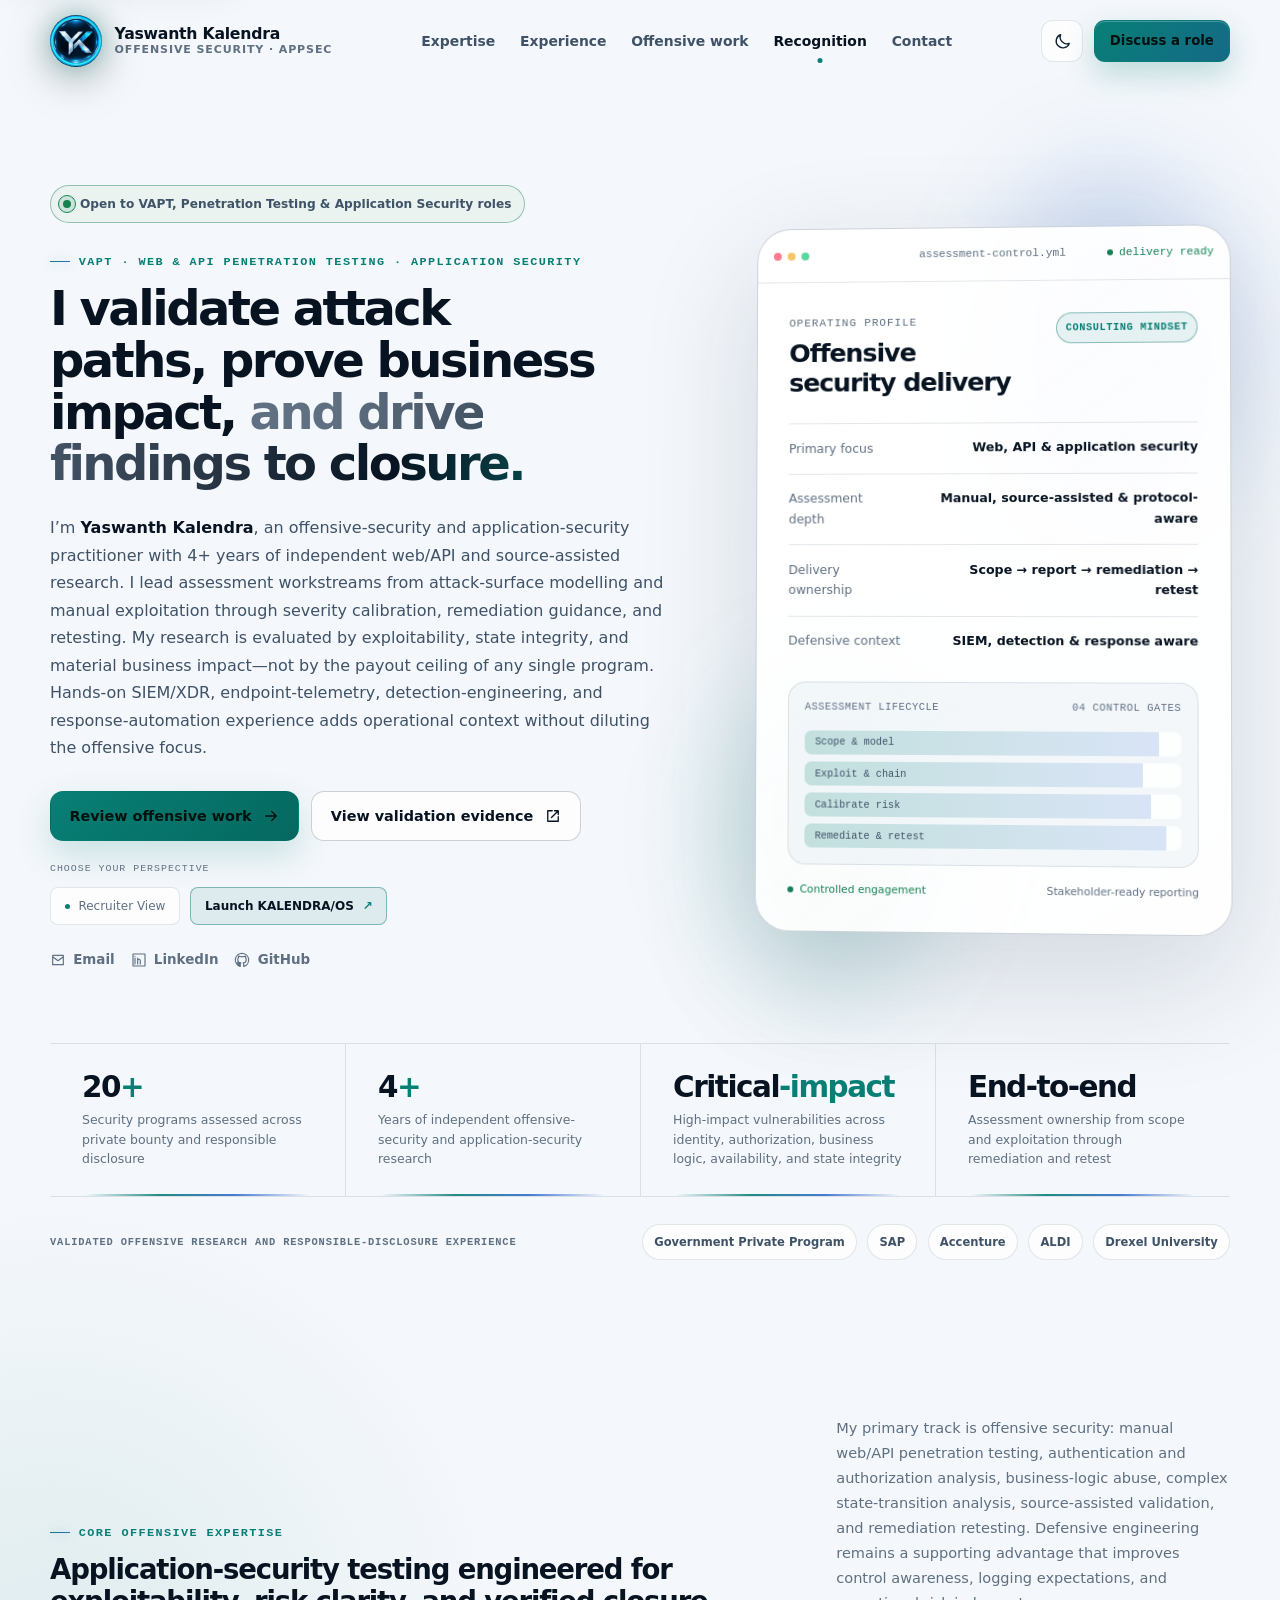
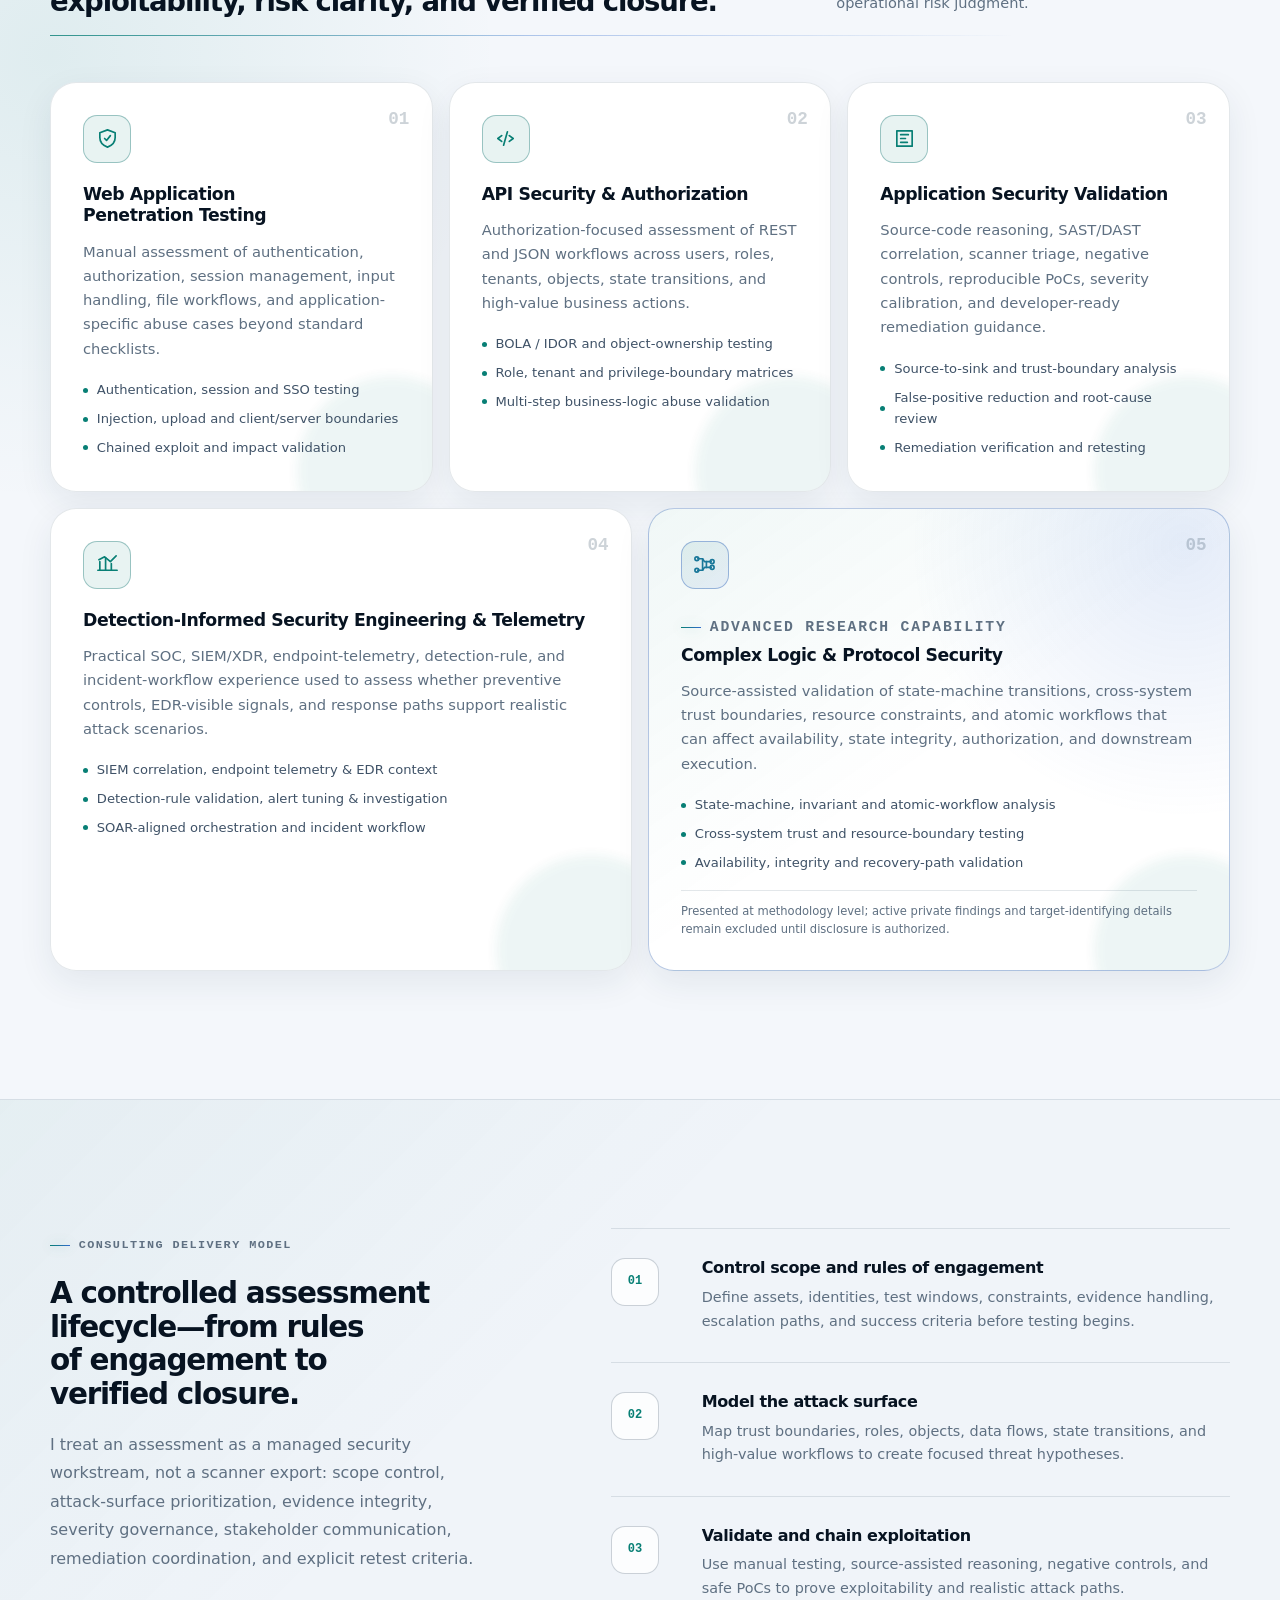
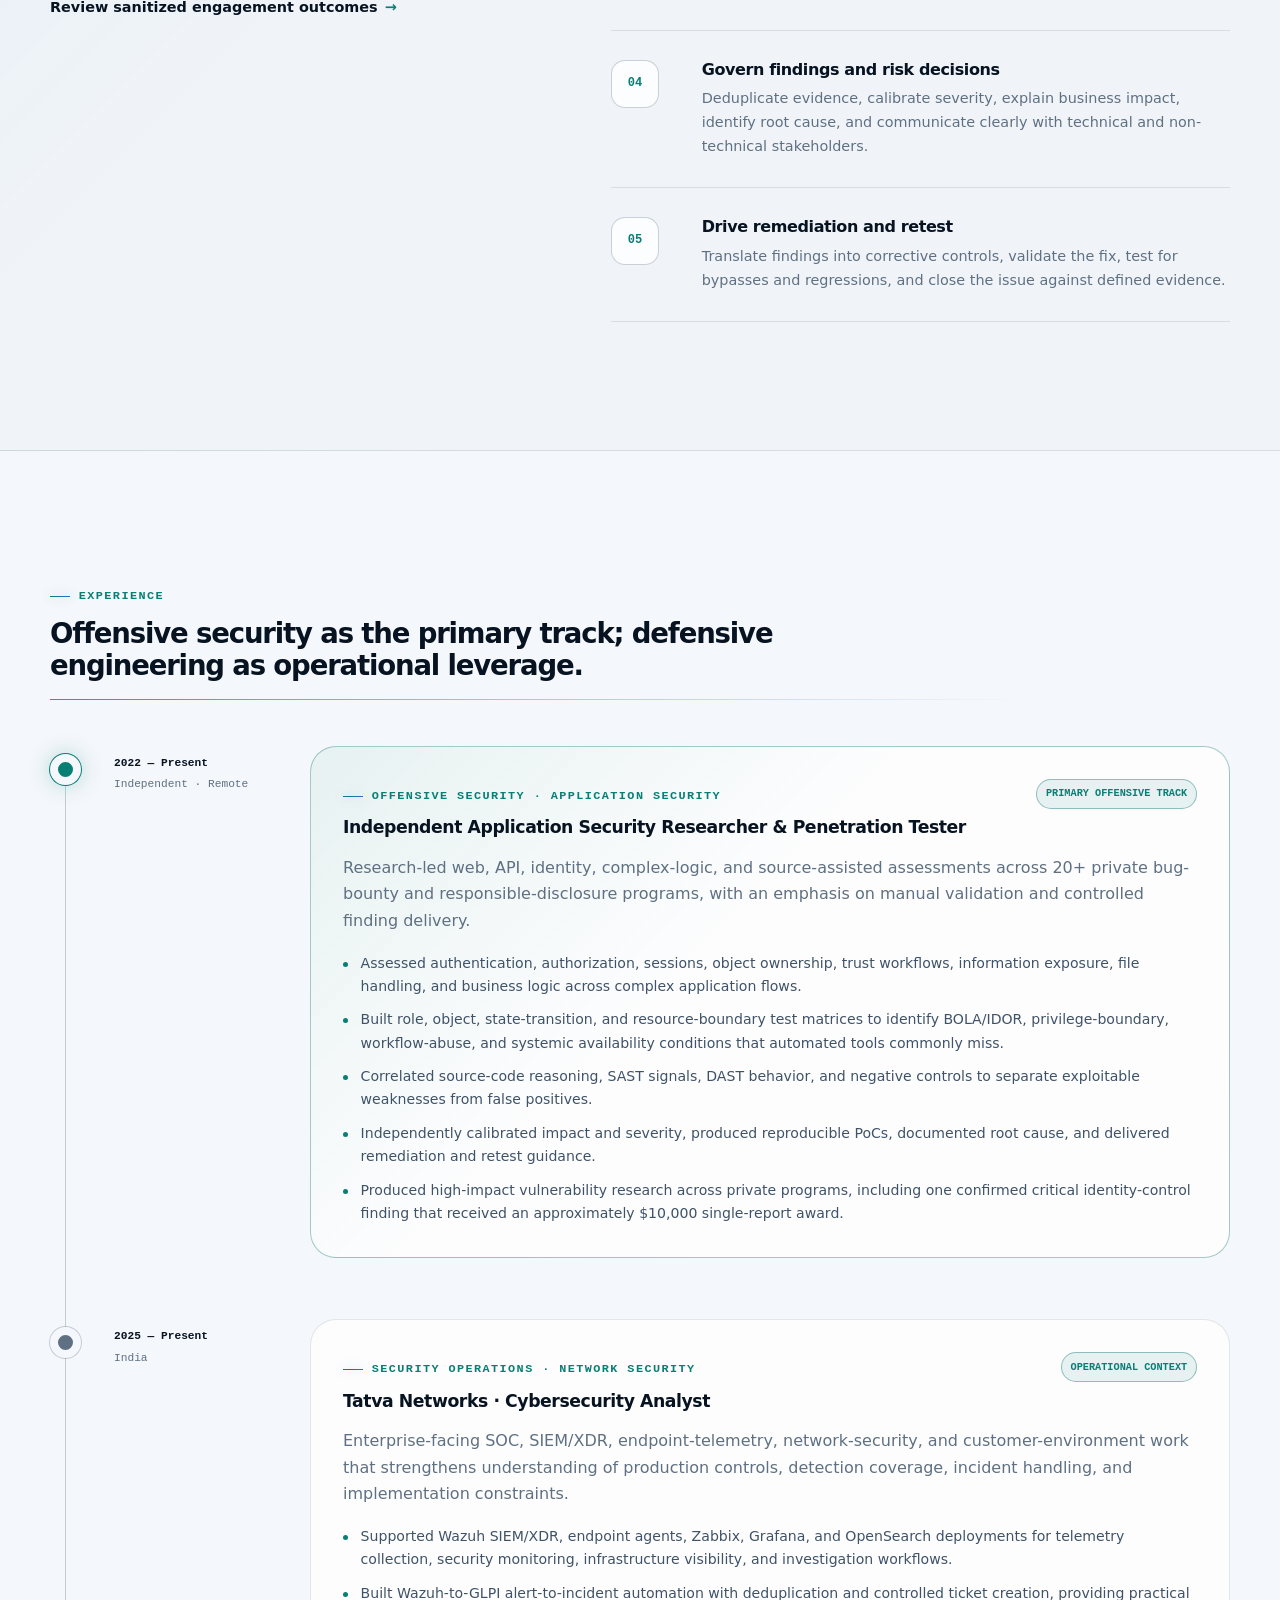
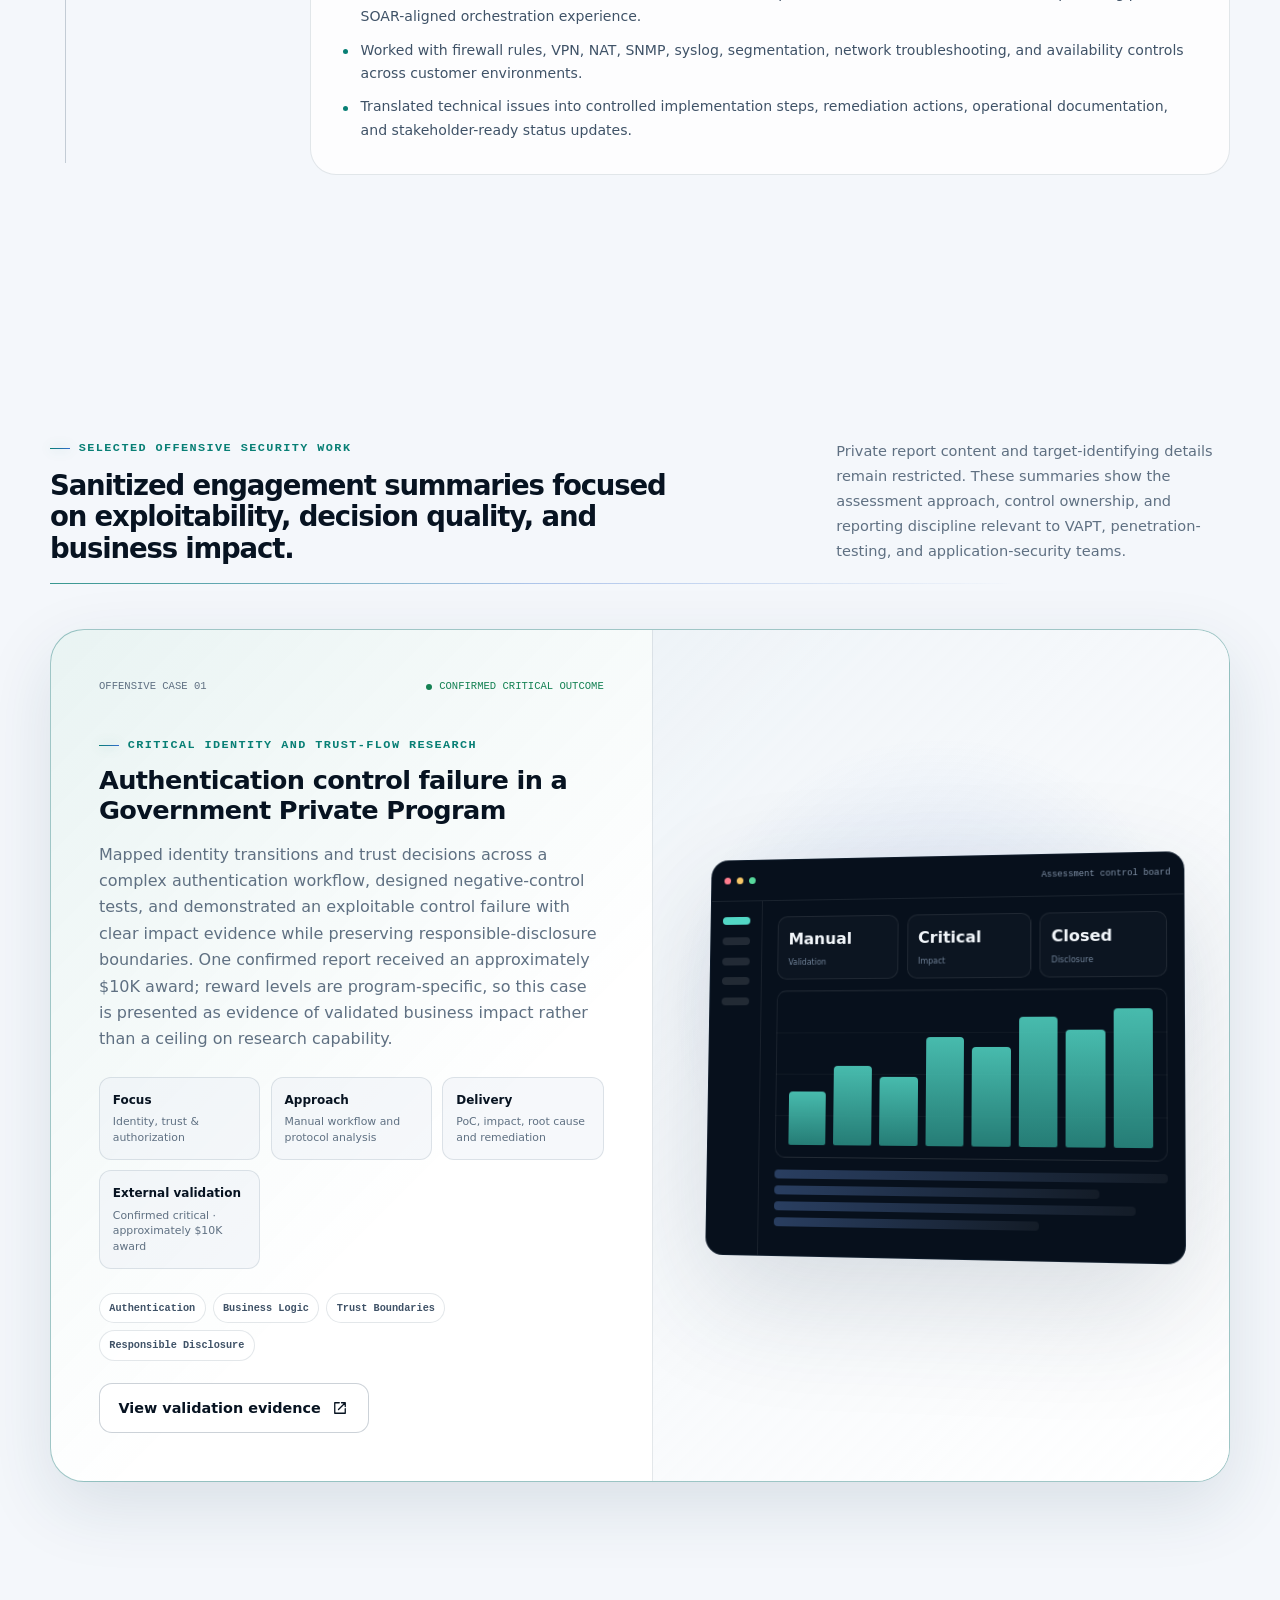
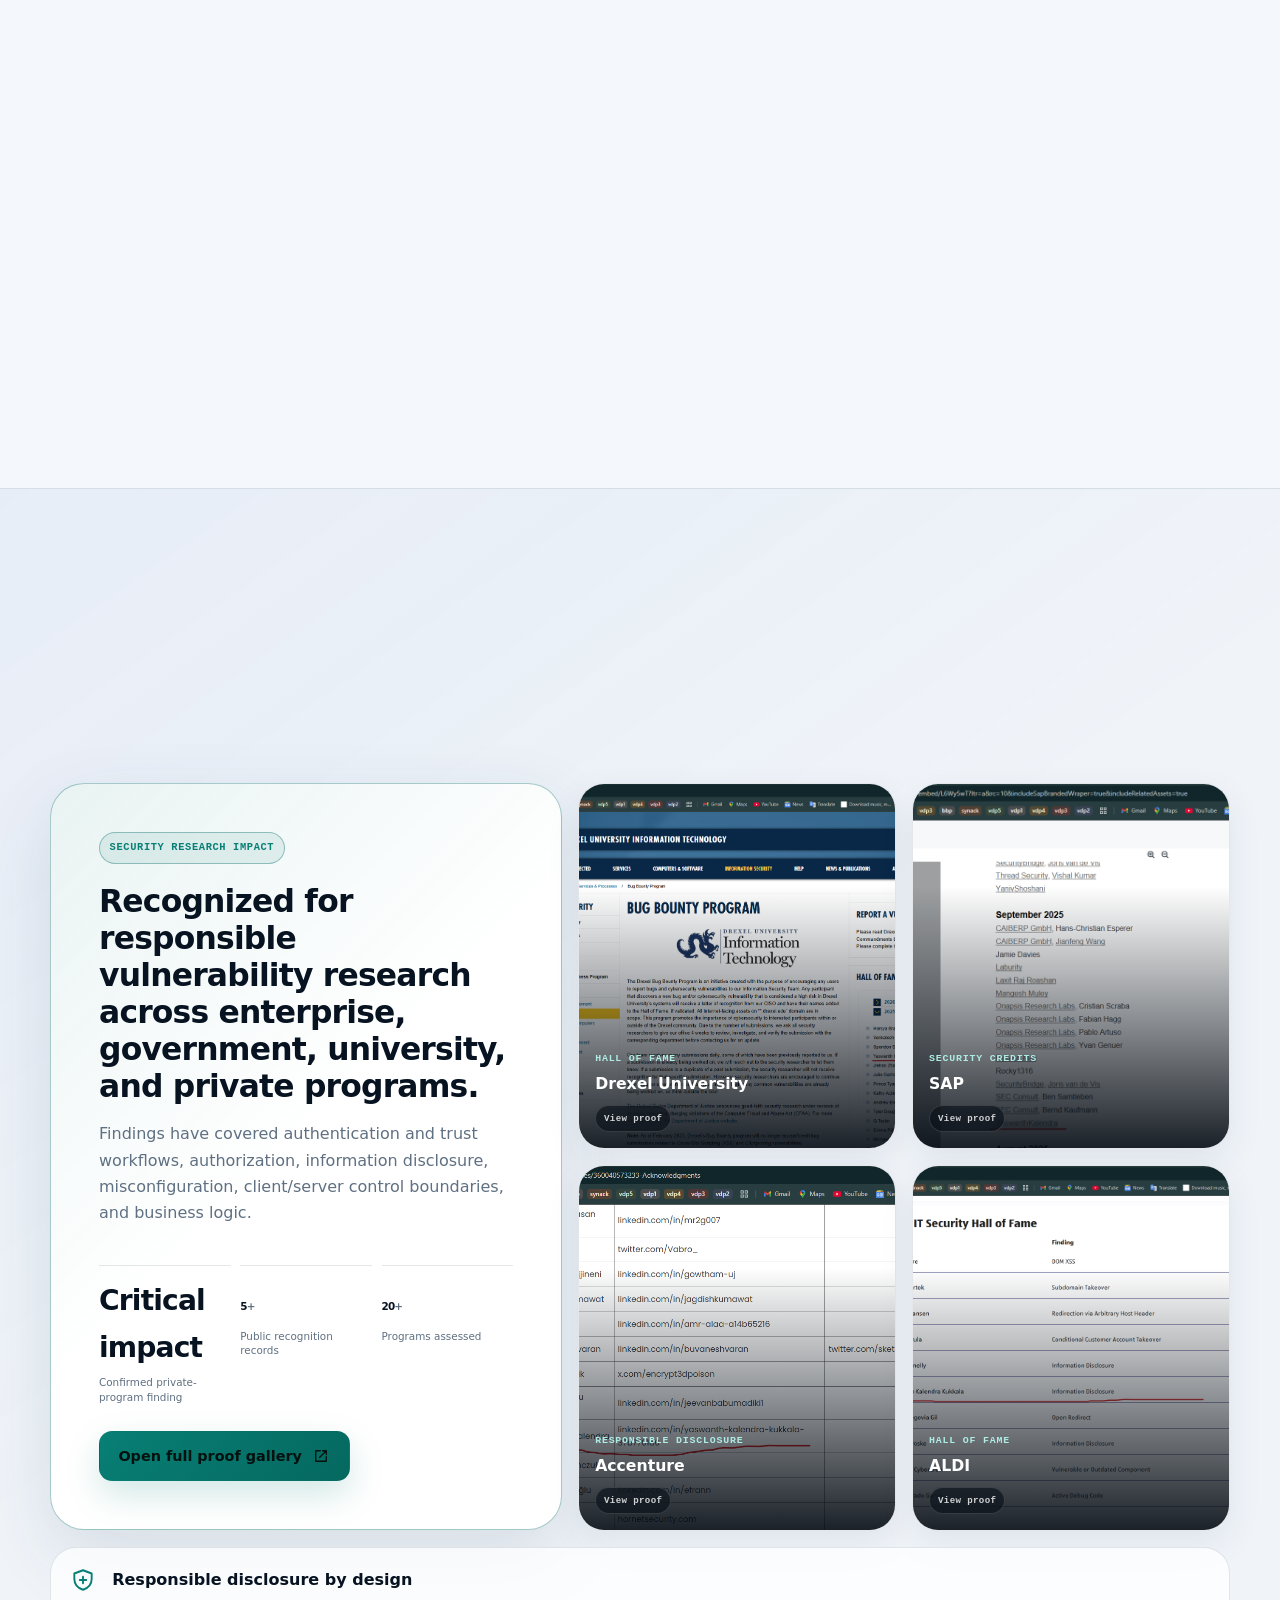
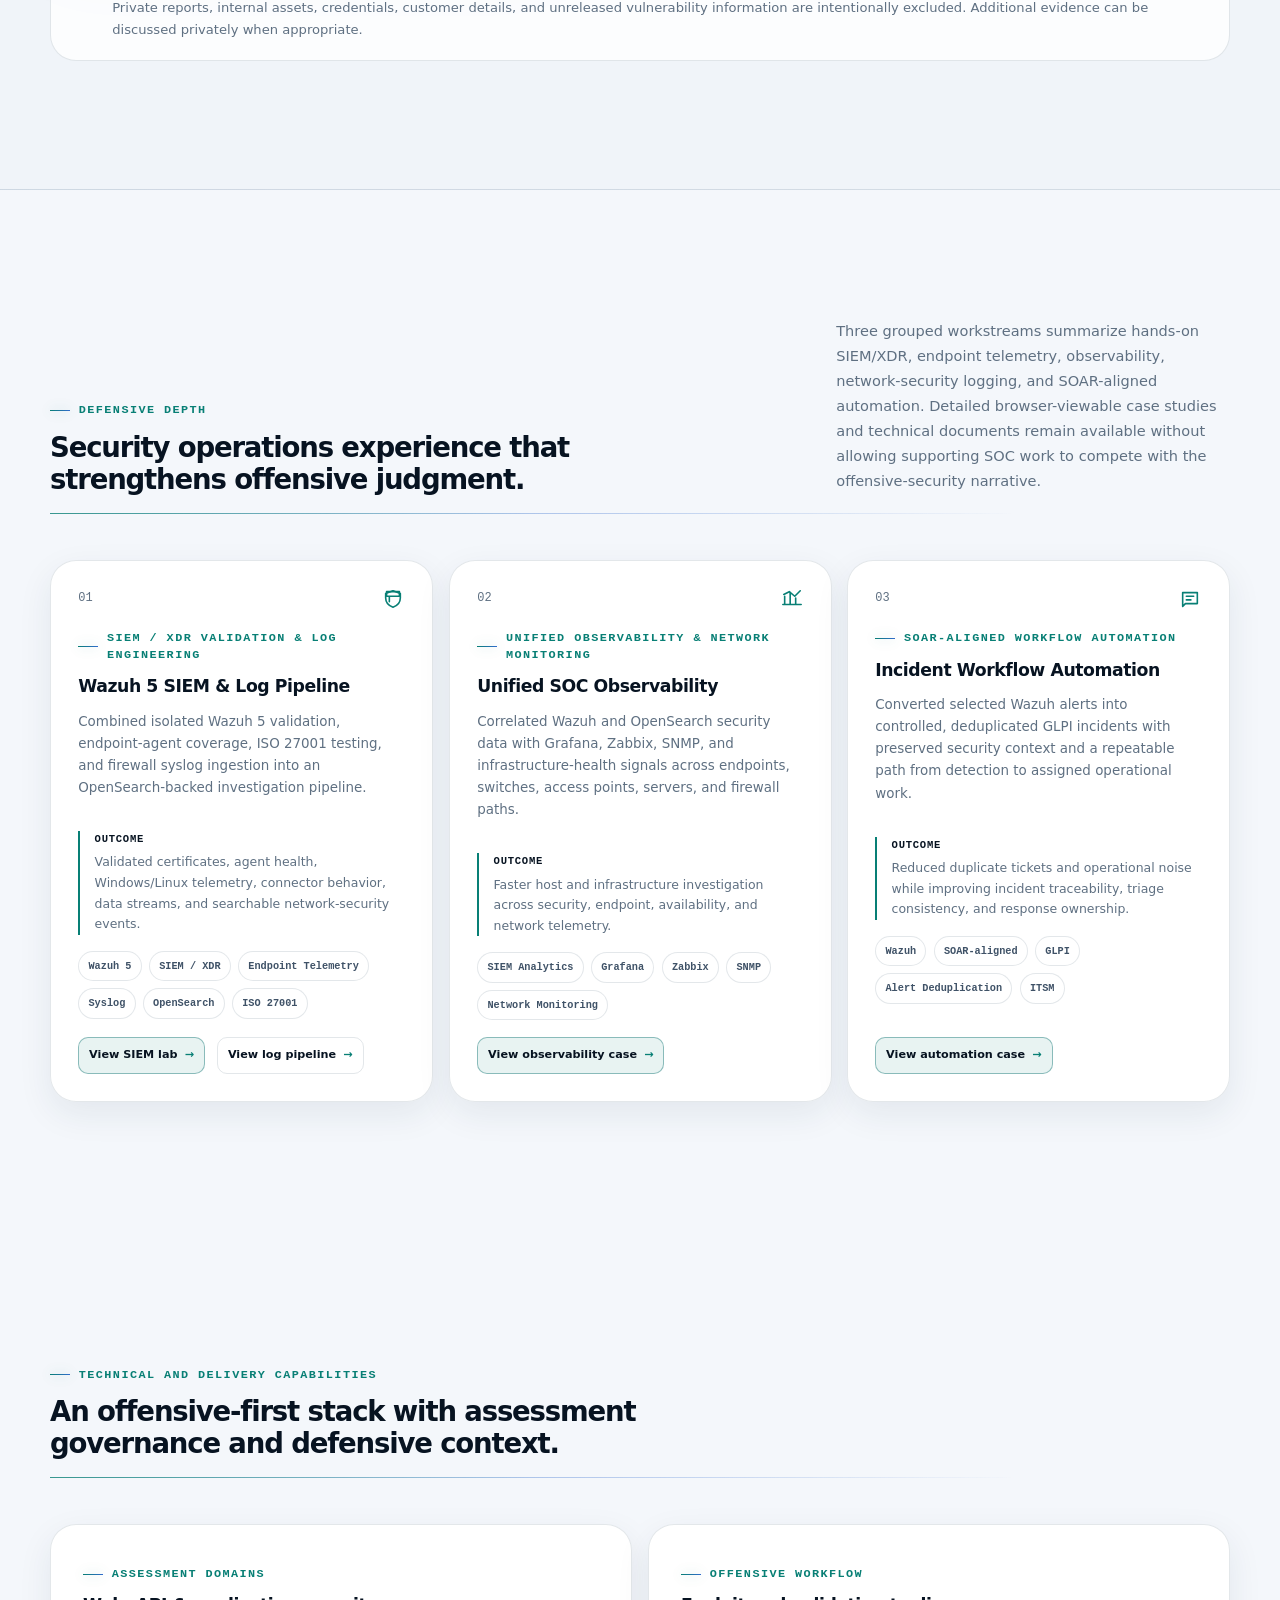
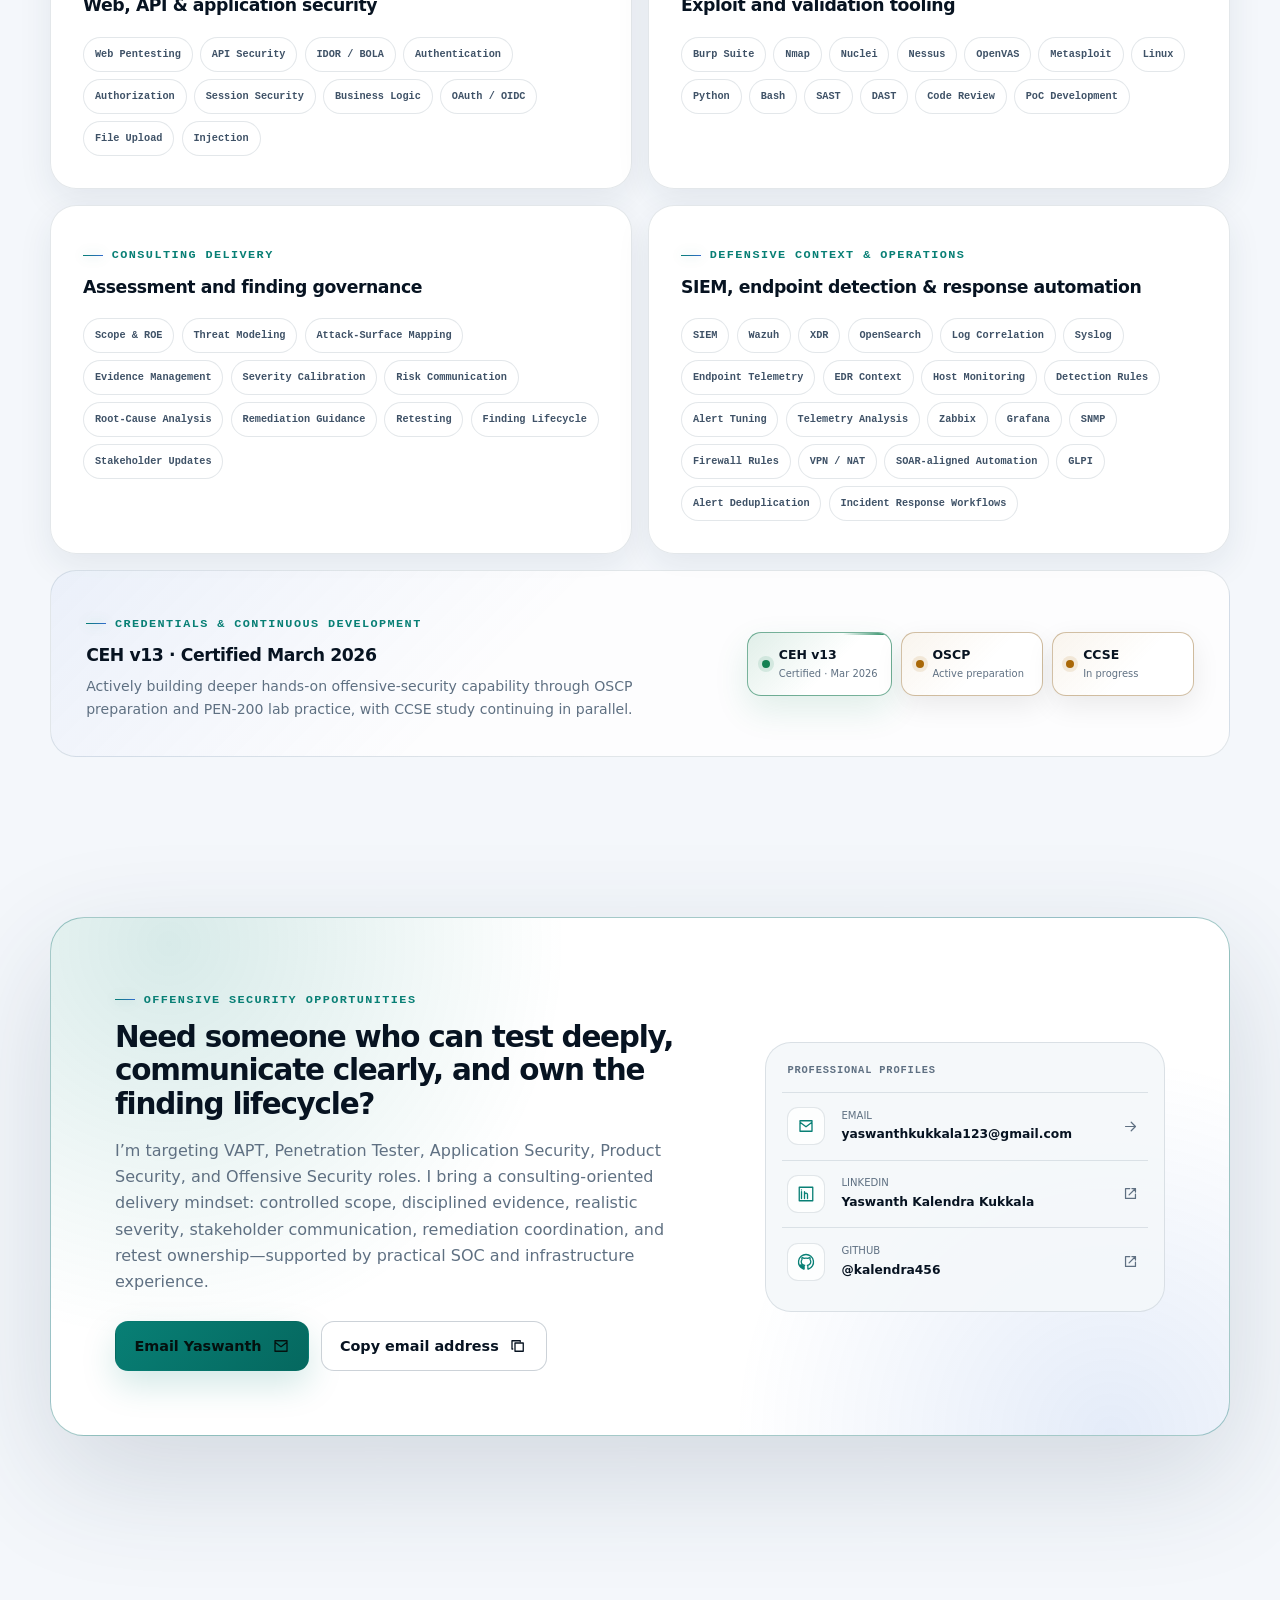
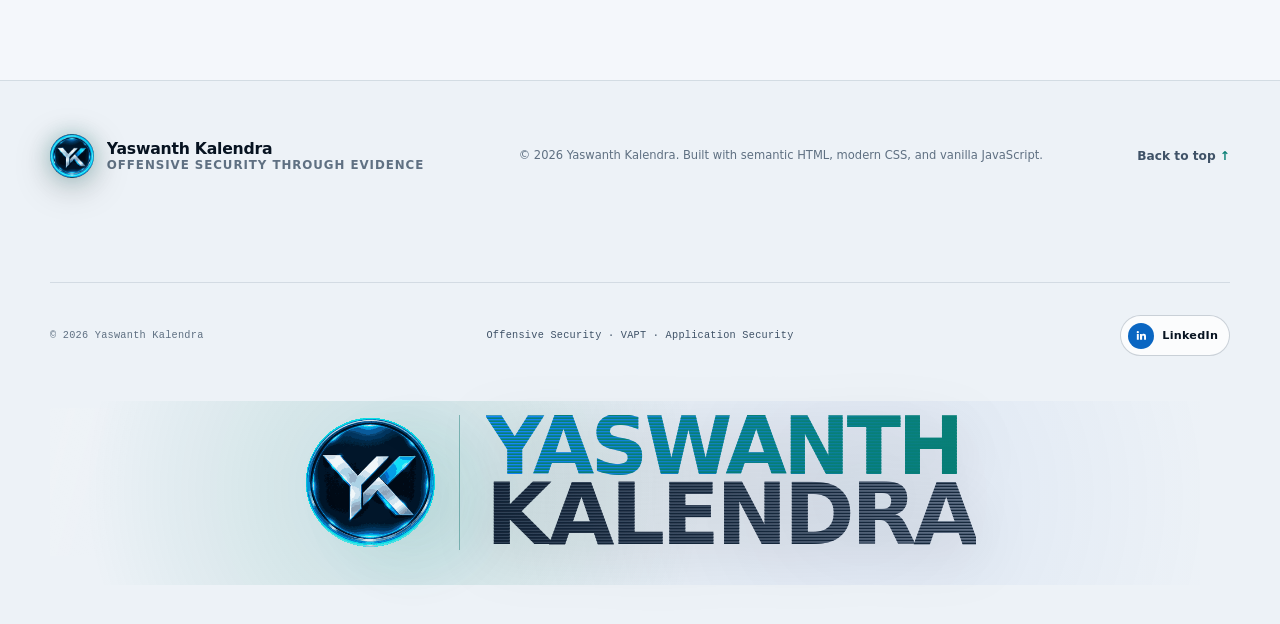
==== commit 2b55d0b8: "Launch KALENDRA OS interactive portfolio" ====
--- a/index.html
+++ b/index.html
@@ -93,7 +93,7 @@
   }
   </script>
   <link rel="stylesheet" href="footer-signature.css?v=8">
-  <link rel="stylesheet" href="os/launch.css?v=1">
+  <link rel="stylesheet" href="os/launcher.css?v=1">
 </head>
 <body>
   <div class="scroll-progress" aria-hidden="true"><span id="scrollProgress"></span></div>
@@ -147,11 +147,6 @@
   <main id="main-content">
     <section class="hero shell" id="top" aria-labelledby="hero-title">
   <div class="hero-copy" data-reveal>
-    <nav class="portfolio-view-switch" aria-label="Choose portfolio experience">
-      <a href="#top" aria-current="page">Recruiter view</a>
-      <a class="os-launch-link" href="os/">Launch KALENDRA/OS <span aria-hidden="true">↗</span></a>
-    </nav>
-
     <div class="availability-chip">
       <span class="status-dot" aria-hidden="true"></span>
       Open to VAPT, Penetration Testing &amp; Application Security roles
@@ -173,6 +168,14 @@
         <svg viewBox="0 0 24 24" aria-hidden="true"><path d="M14 5h5v5M10 14 19 5M19 13v6H5V5h6"></path></svg>
       </a>
     </div>
+
+    <!-- KALENDRA/OS entry point -->
+    <nav class="experience-switch" aria-label="Portfolio views">
+      <span class="experience-label">Choose your perspective</span>
+      <span class="current-view" aria-current="page">Recruiter View</span>
+      <a class="os-launch" href="os/">Launch KALENDRA/OS <span aria-hidden="true">↗</span></a>
+    </nav>
+    <!-- /KALENDRA/OS entry point -->
 
     <div class="hero-links" aria-label="Professional profiles">
       <a href="mailto:yaswanthkukkala123@gmail.com">
--- a/os/launcher.css
+++ b/os/launcher.css
@@ -0,0 +1,11 @@
+/* Scoped entry point; preserves the existing portfolio layout and typography. */
+.experience-switch{display:flex;align-items:center;flex-wrap:wrap;gap:.65rem;margin:1.25rem 0 0;font-family:inherit}
+.experience-switch .experience-label{width:100%;font-family:var(--font-mono,monospace);color:var(--muted,#a0afc2);font-size:.62rem;letter-spacing:.1em;text-transform:uppercase}
+.experience-switch .current-view,.experience-switch .os-launch{display:inline-flex;align-items:center;gap:.55rem;min-height:38px;padding:.6rem .85rem;border:1px solid var(--border,#243246);border-radius:8px;font-size:.75rem;line-height:1.4}
+.experience-switch .current-view{color:var(--muted,#a0afc2);background:var(--surface-soft,transparent)}
+.experience-switch .current-view:before{content:"";width:5px;height:5px;border-radius:50%;background:var(--accent,#63dfd1)}
+.experience-switch .os-launch{color:var(--text-strong,#eaf1f9);background:var(--accent-soft,rgba(99,223,209,.08));border-color:color-mix(in srgb,var(--accent,#63dfd1) 38%,var(--border,#243246));font-weight:600;text-decoration:none;transition:background .15s,border-color .15s}
+.experience-switch .os-launch span{color:var(--accent,#63dfd1)}
+.experience-switch .os-launch:hover{border-color:var(--accent,#63dfd1);background:color-mix(in srgb,var(--accent,#63dfd1) 14%,transparent)}
+.experience-switch .os-launch:focus-visible{outline:2px solid var(--accent,#63dfd1);outline-offset:4px}
+@media(prefers-reduced-motion:reduce){.experience-switch .os-launch{transition:none}}
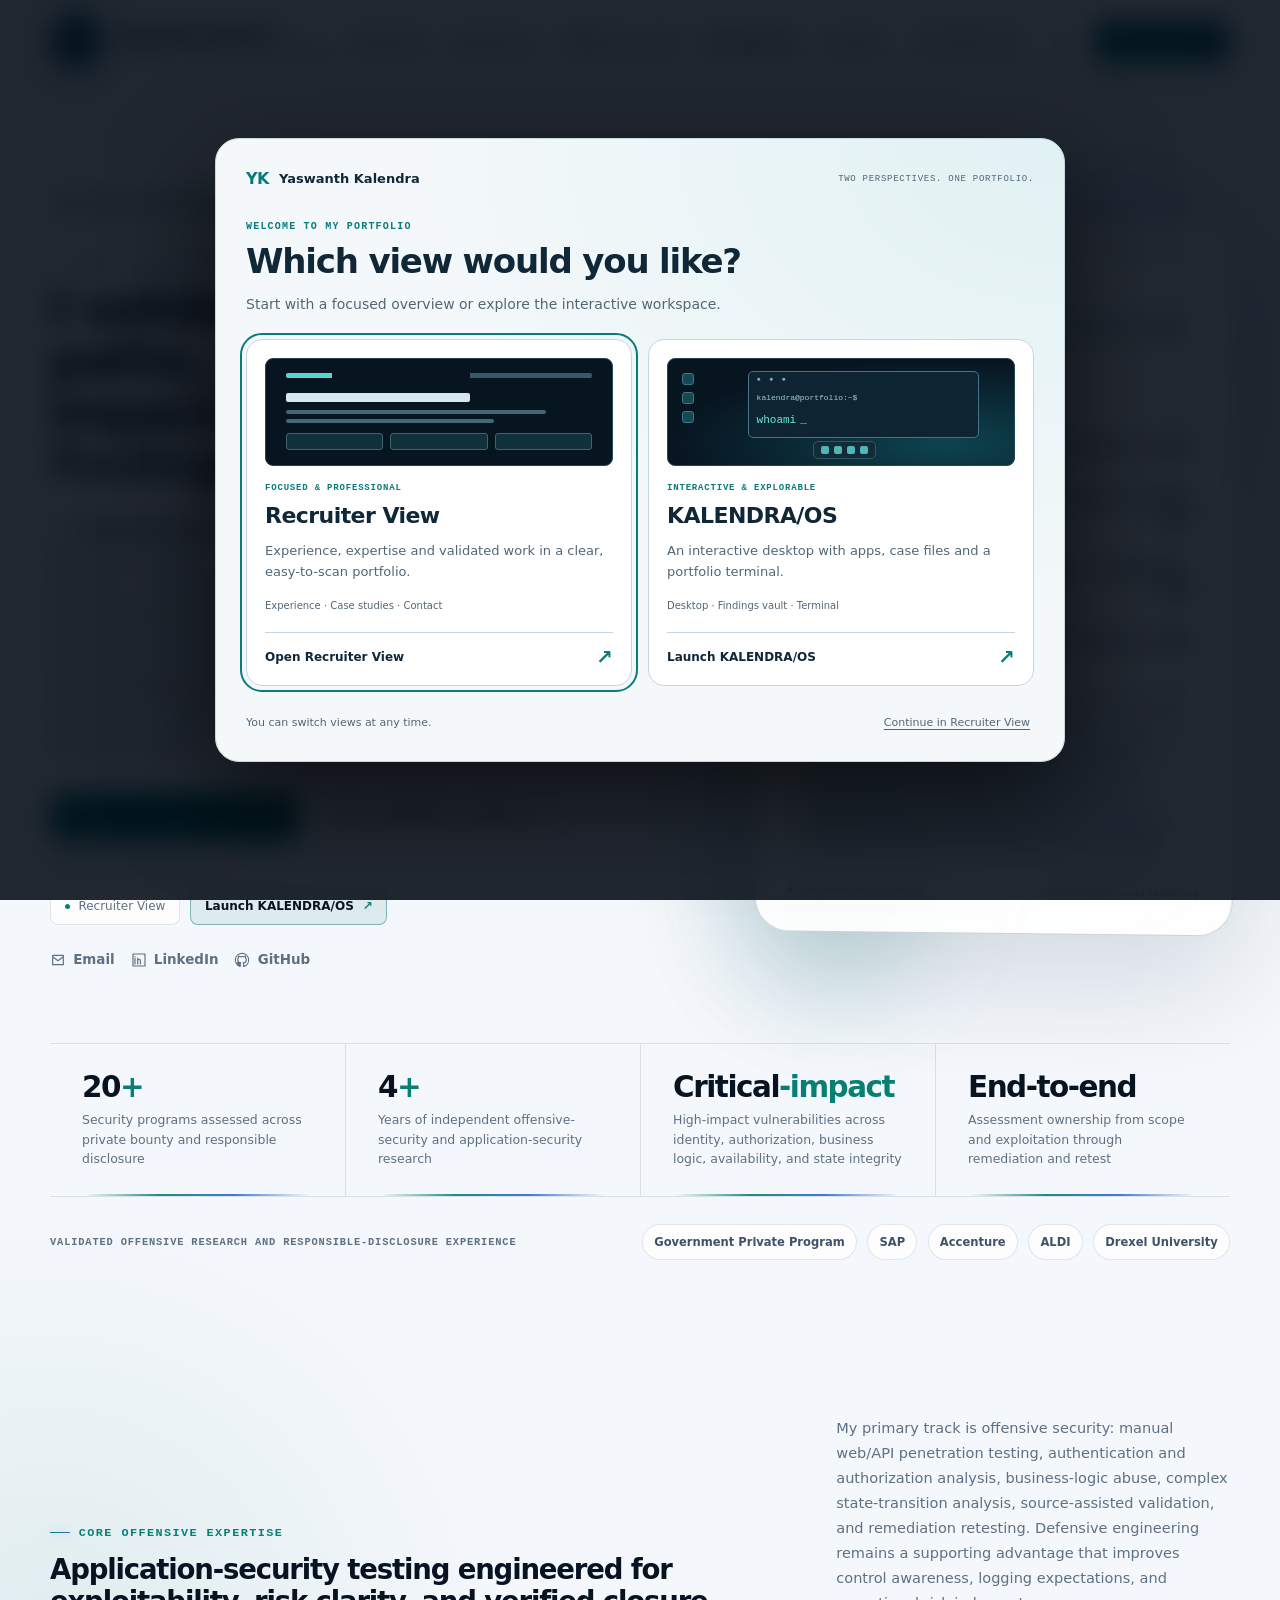
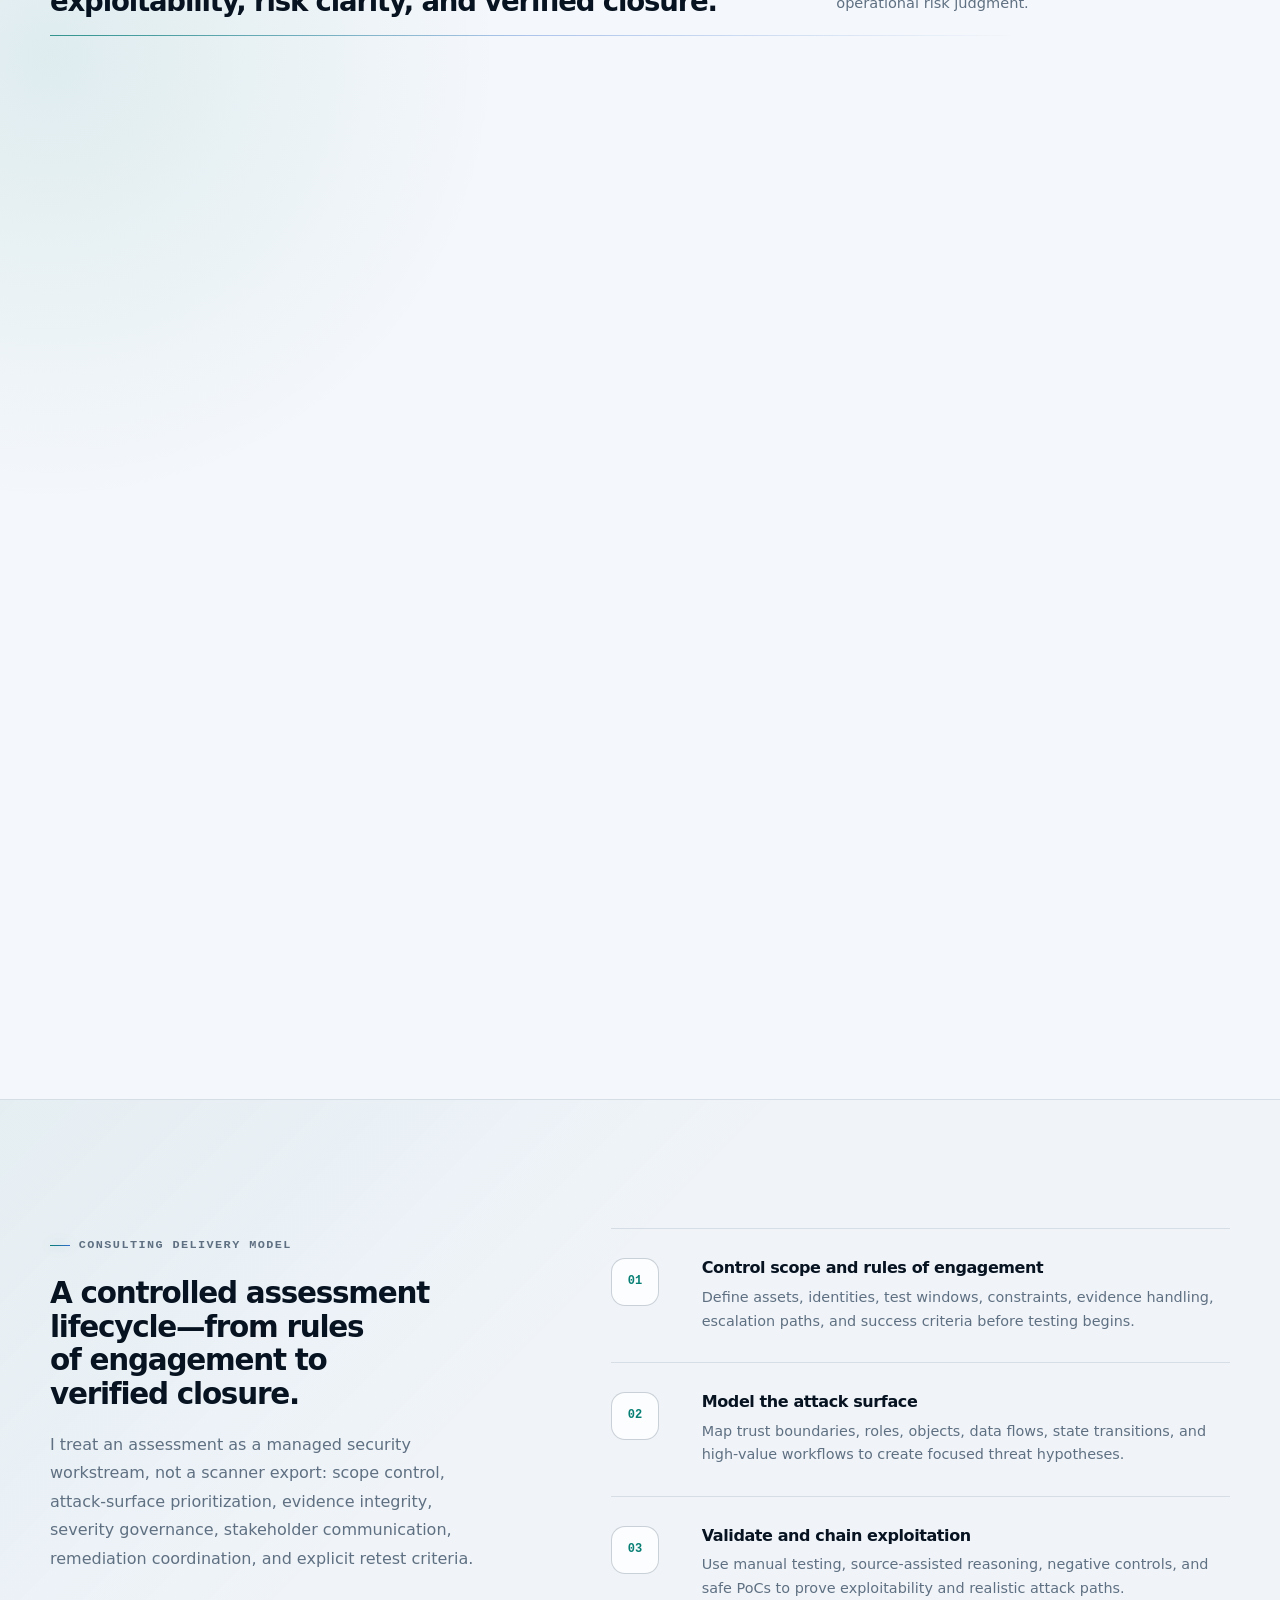
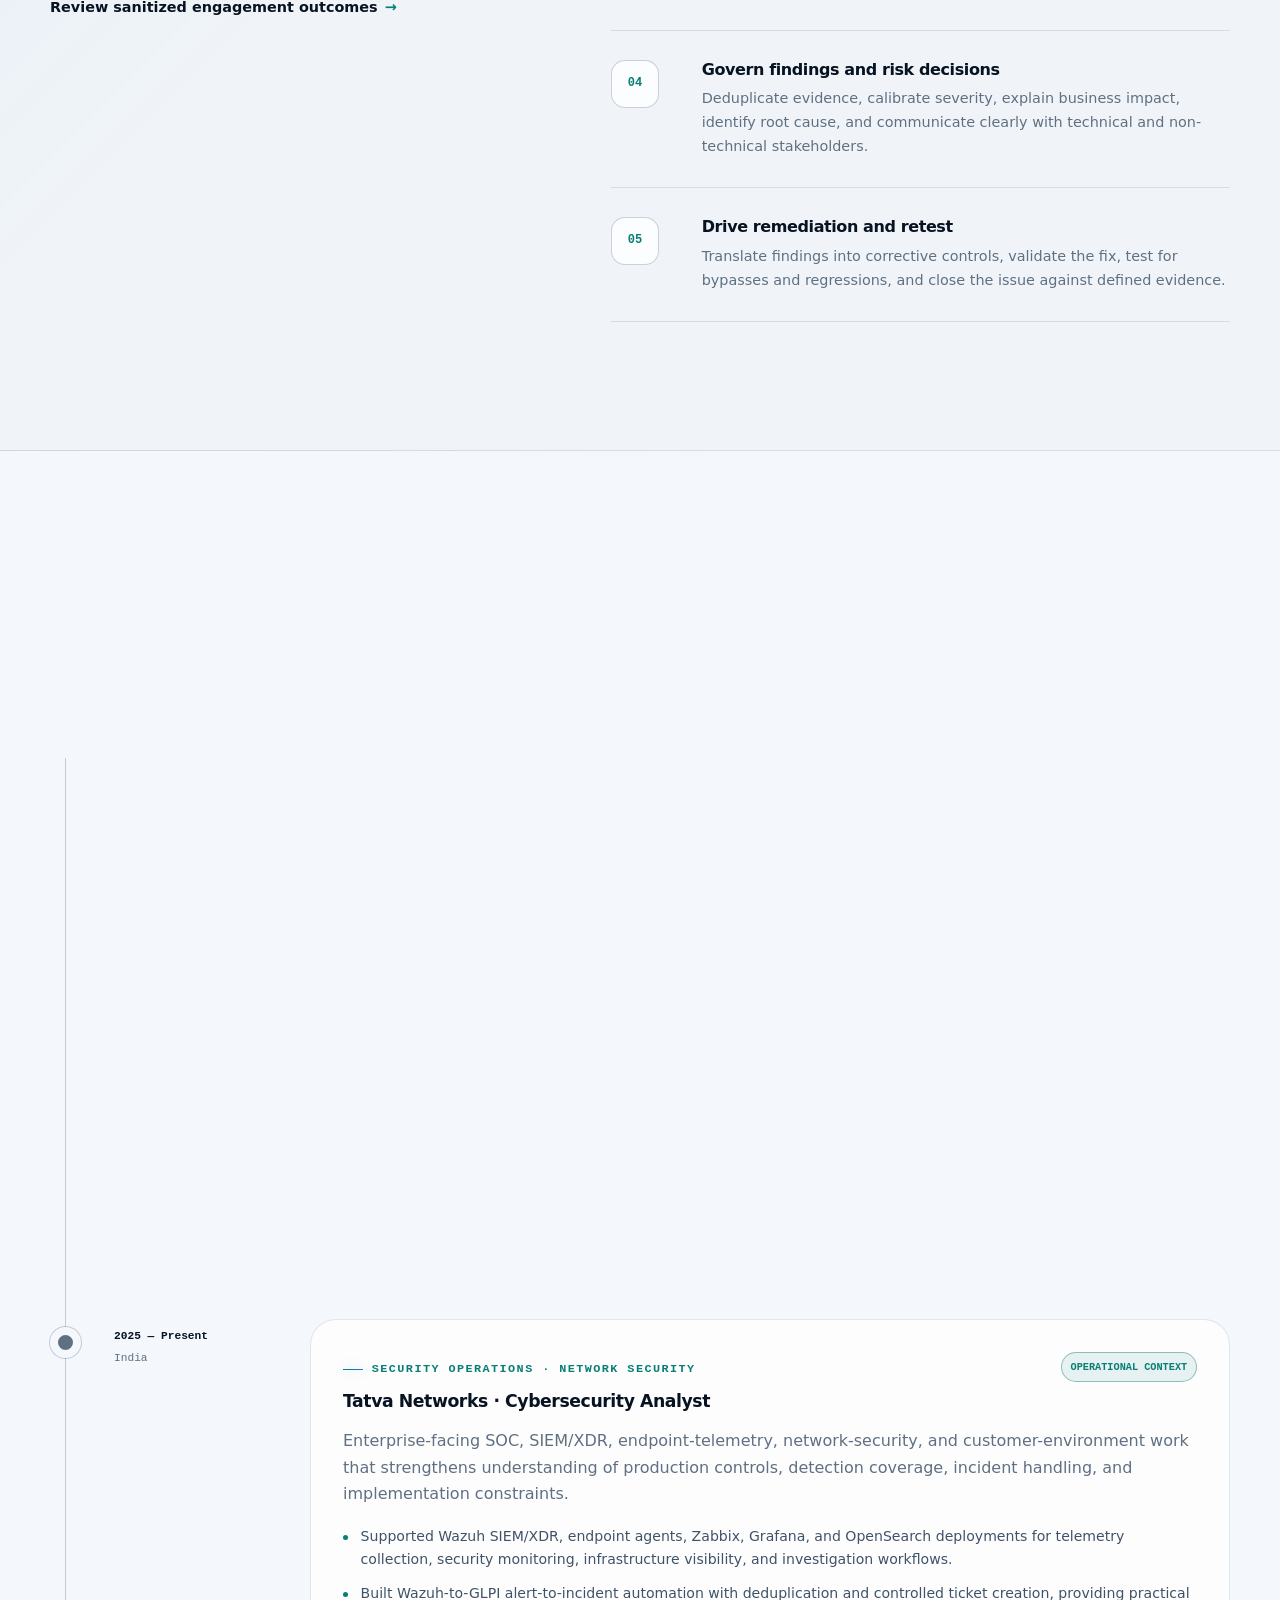
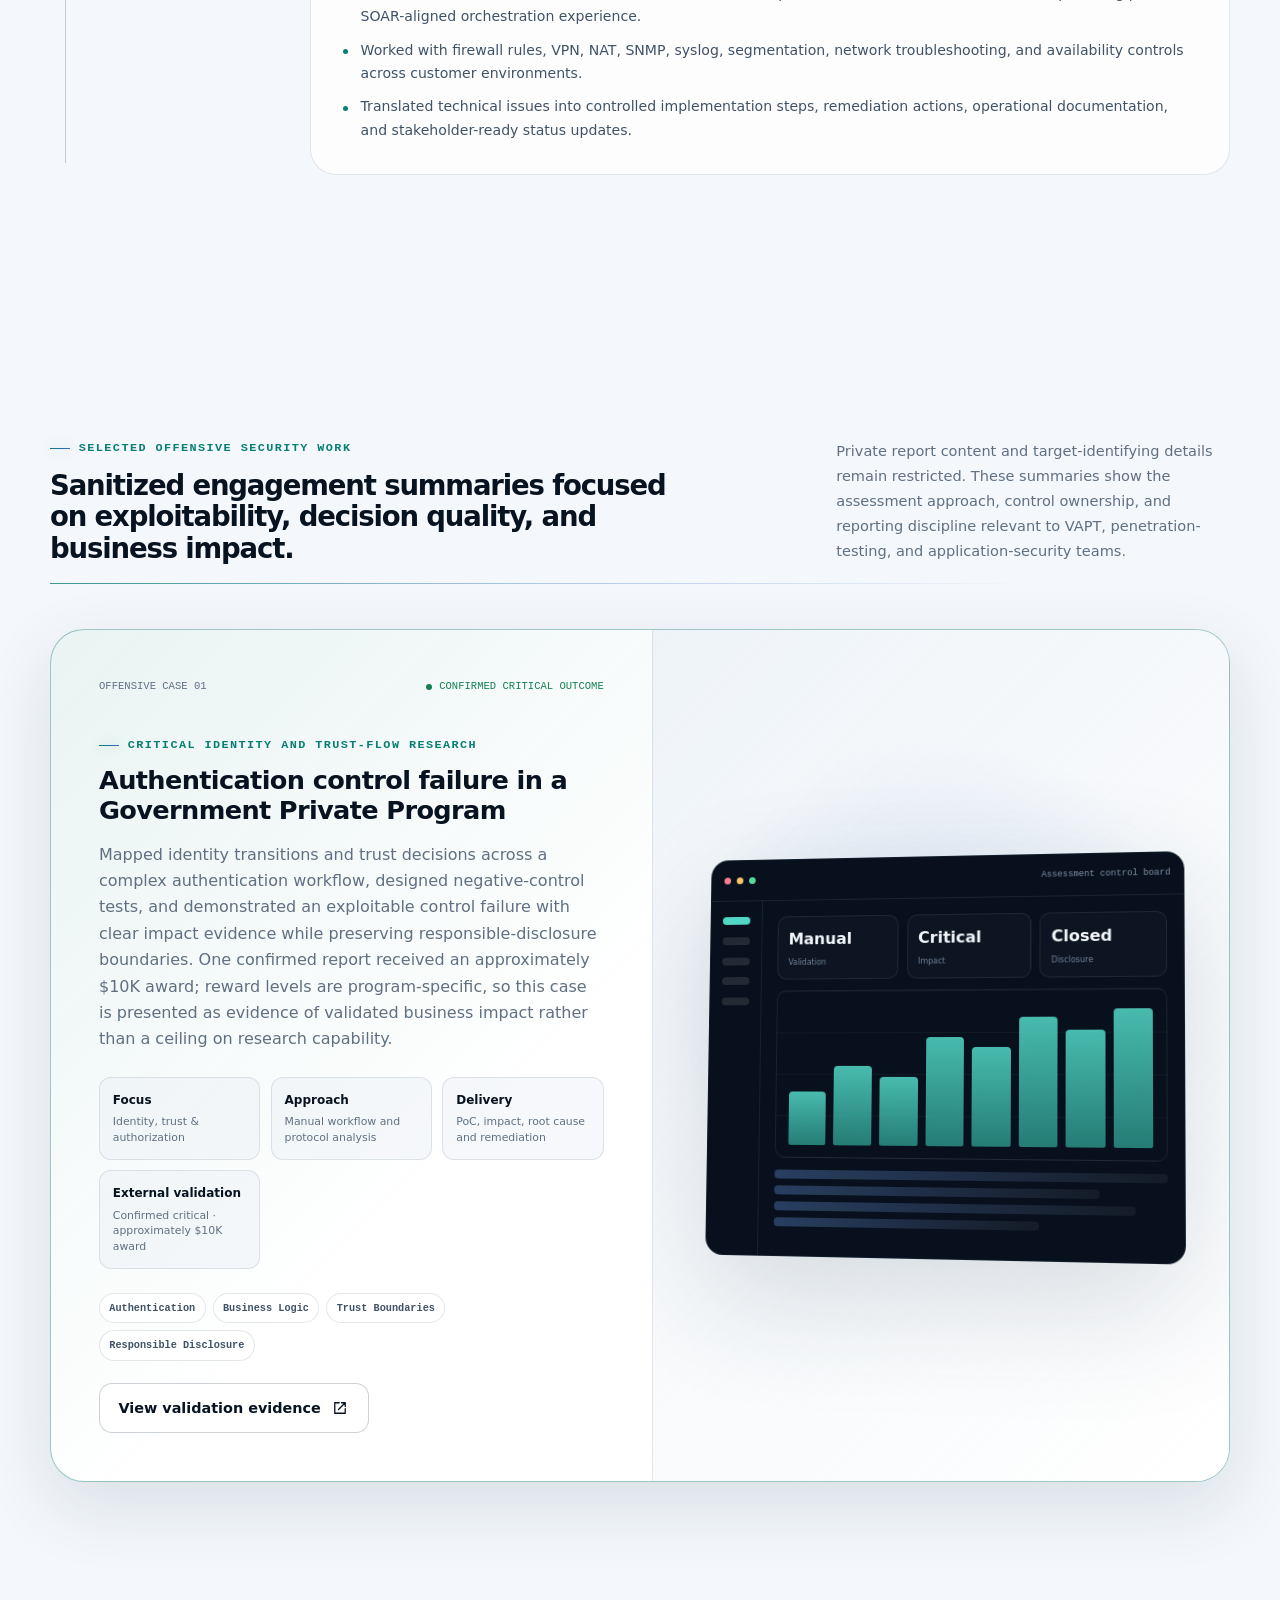
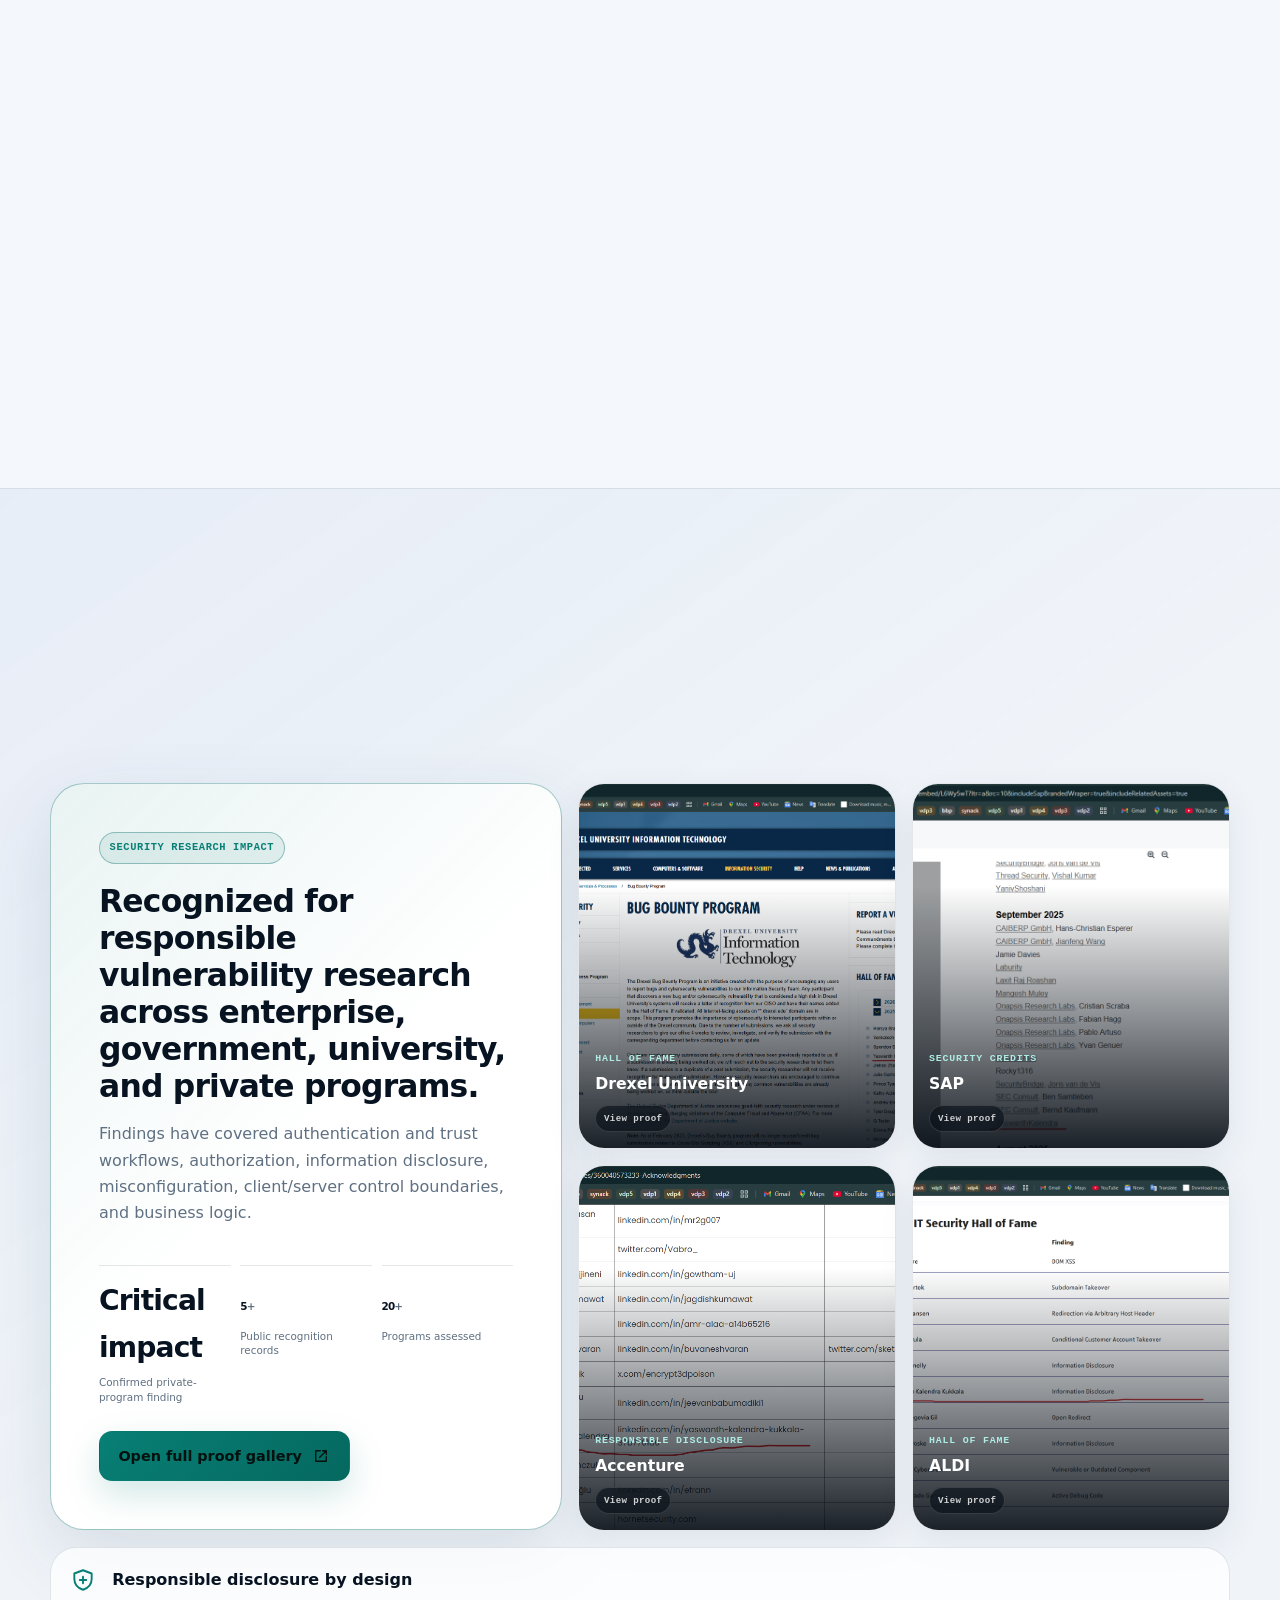
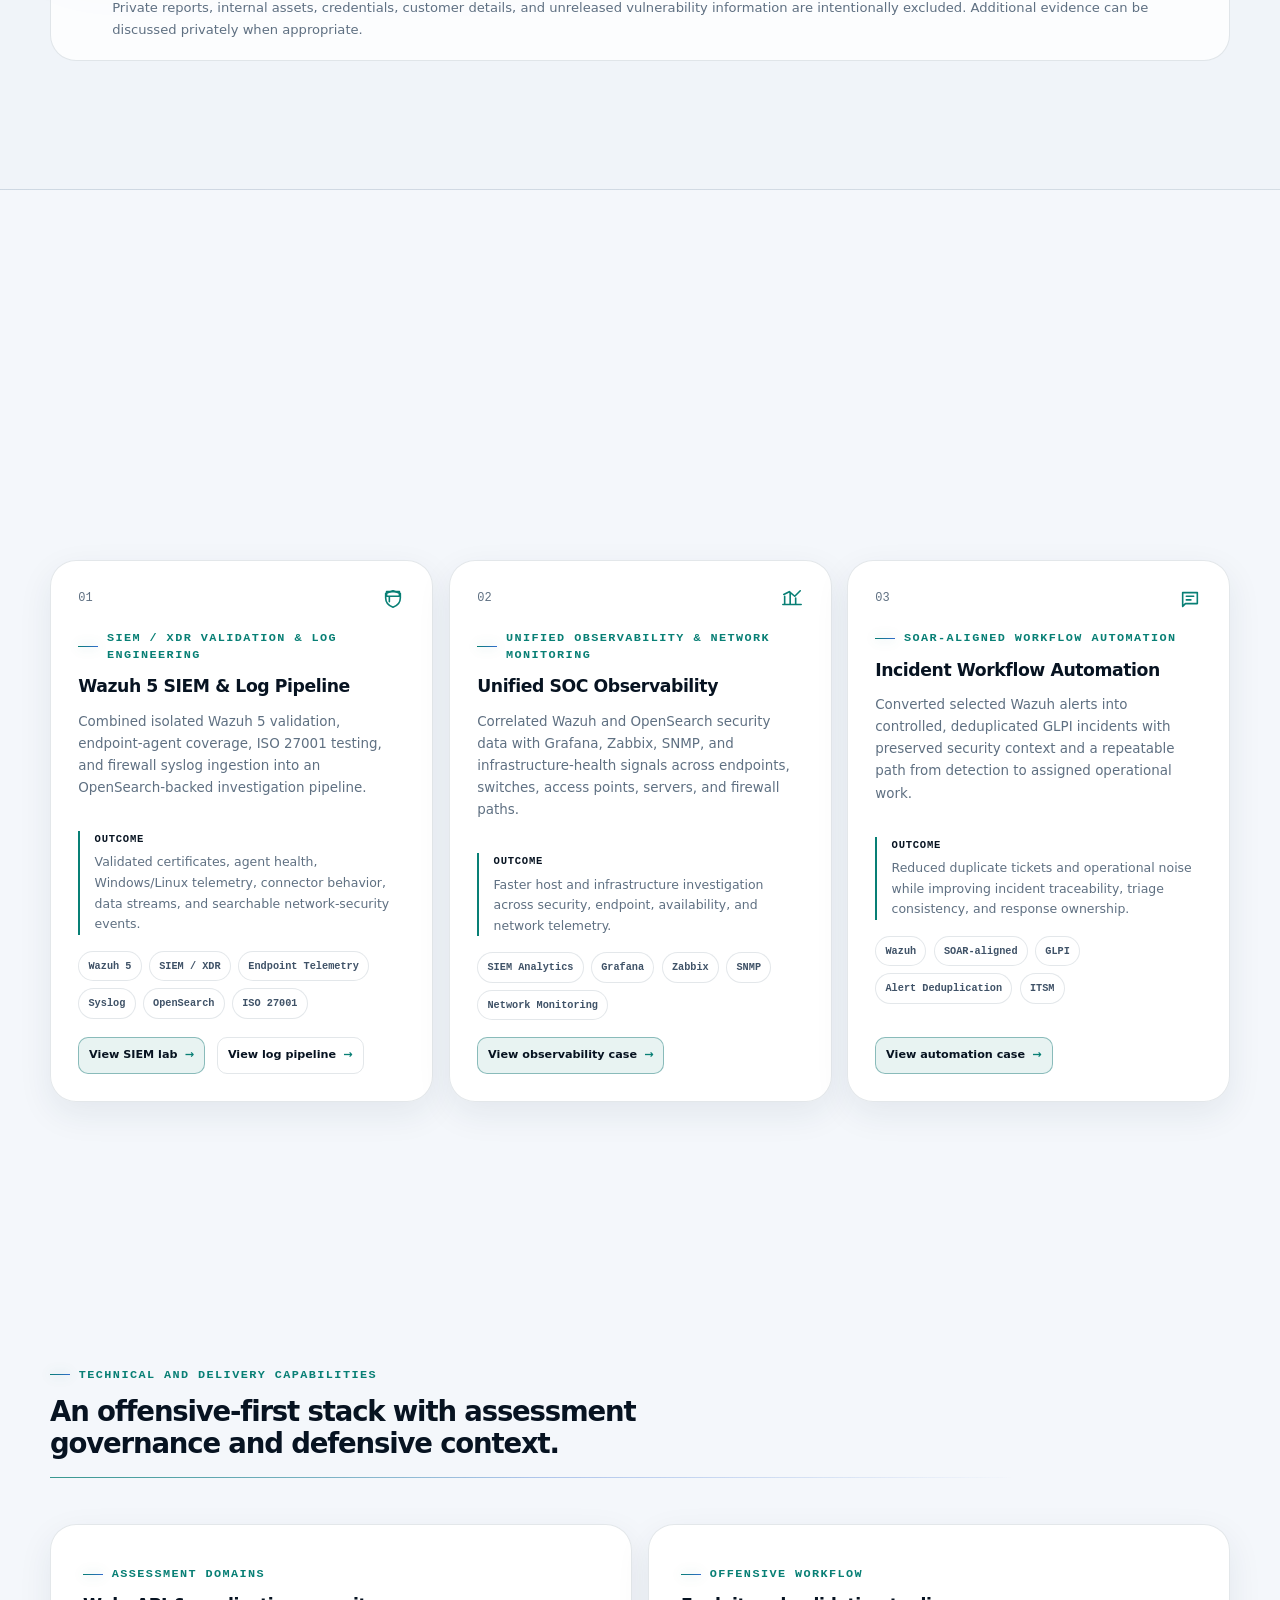
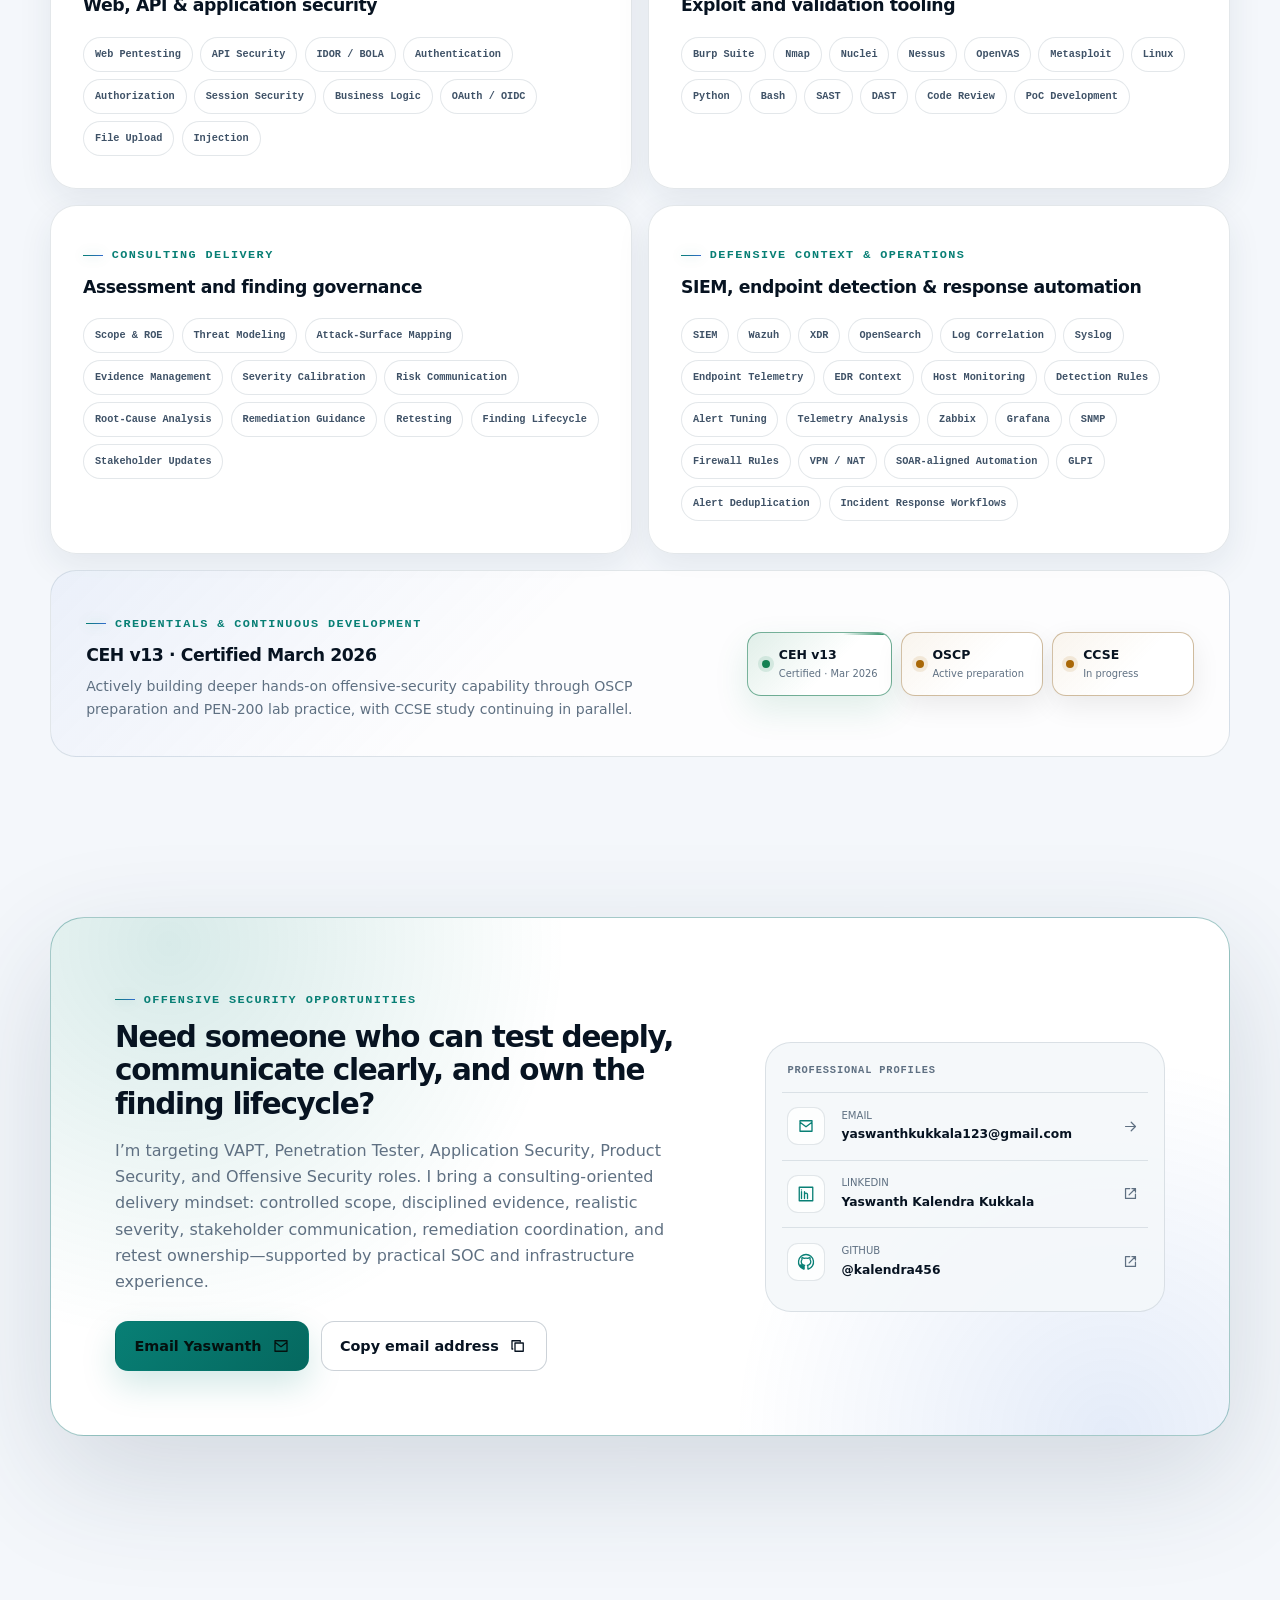
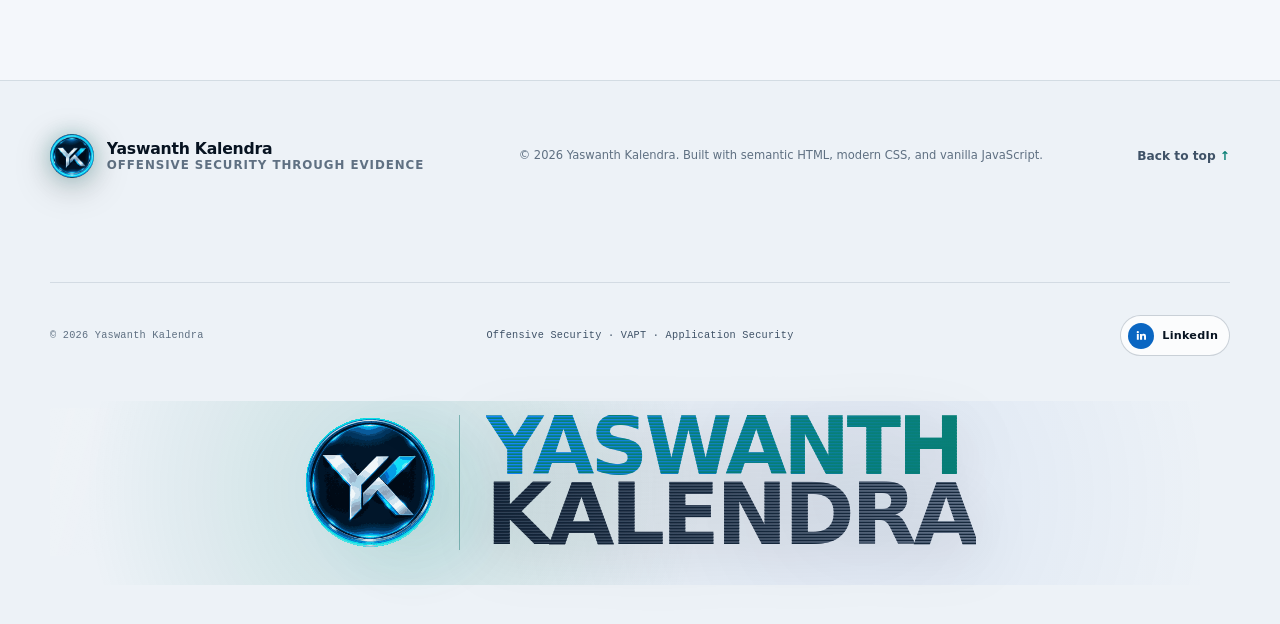
==== commit 2a1f55cb: "Ask visitors to choose Recruiter View or KALENDRA OS on both routes" ====
--- a/index.html
+++ b/index.html
@@ -94,6 +94,8 @@
   </script>
   <link rel="stylesheet" href="footer-signature.css?v=8">
   <link rel="stylesheet" href="os/launcher.css?v=1">
+<link rel="stylesheet" href="view-choice.css?v=1">
+<script src="view-choice.js?v=1" defer></script>
 </head>
 <body>
   <div class="scroll-progress" aria-hidden="true"><span id="scrollProgress"></span></div>
--- a/view-choice.css
+++ b/view-choice.css
@@ -0,0 +1,58 @@
+/* Scoped shared chooser; existing Recruiter View and OS branding stay unchanged. */
+.vc-toggle{display:inline-flex;align-items:center;justify-content:center;gap:7px;min-height:38px;padding:8px 11px;border:1px solid #365563;border-radius:10px;background:#0e2330;color:#e7f5fa;font:600 12px/1.2 var(--font-sans,system-ui,sans-serif);white-space:nowrap;cursor:pointer;flex-shrink:0}
+.vc-toggle svg{width:16px;height:16px;fill:none;stroke:currentColor;stroke-width:1.6;flex-shrink:0}
+.vc-toggle:hover{border-color:#59d9d1;background:#17313e}
+.vc-toggle:focus-visible{outline:2px solid #59d9d1;outline-offset:3px}
+#portfolio-view-dialog{--vc-bg:#0b1825;--vc-card:#112331;--vc-text:#edf5fa;--vc-muted:#a9bccb;--vc-line:#304656;--vc-accent:#62ded5;box-sizing:border-box;width:min(850px,calc(100vw - 32px));max-width:850px;max-height:calc(100vh - 32px);max-height:calc(100dvh - 32px);inset:0;margin:auto;padding:28px 30px 20px;overflow:auto;border:1px solid var(--vc-line);border-radius:24px;background:radial-gradient(ellipse at 100% 0%,#16414a60,transparent 55%),var(--vc-bg);color:var(--vc-text);box-shadow:0 32px 100px #0009;font:400 14px/1.55 var(--font-sans,system-ui,sans-serif);text-align:left;letter-spacing:normal;isolation:isolate}
+#portfolio-view-dialog:not([open]){display:none}
+#portfolio-view-dialog[open]{animation:vc-enter 200ms ease-out both}
+#portfolio-view-dialog::backdrop{background:#020913de;backdrop-filter:blur(12px)}
+#portfolio-view-dialog *{box-sizing:border-box}
+#portfolio-view-dialog .vc-heading-row{display:flex;justify-content:space-between;align-items:center;gap:16px;margin-bottom:28px}
+#portfolio-view-dialog .vc-identity{display:flex;align-items:center;gap:10px;font-weight:800;color:var(--vc-accent);font-size:16px;letter-spacing:-.03em}
+#portfolio-view-dialog .vc-identity span{font-size:13px;color:var(--vc-text);letter-spacing:0;font-weight:650}
+#portfolio-view-dialog .vc-edition{font:500 9px/1.4 ui-monospace,monospace;letter-spacing:.08em;color:var(--vc-muted);text-align:right}
+#portfolio-view-dialog .vc-eyebrow{margin:0 0 8px;color:var(--vc-accent);font:600 10px/1.4 ui-monospace,monospace;letter-spacing:.12em}
+#portfolio-view-dialog h2{margin:0;font-size:clamp(23px,3.4vw,34px);line-height:1.15;letter-spacing:-.035em;font-weight:750;color:var(--vc-text);max-width:none}
+#portfolio-view-dialog #vc-description{margin:12px 0 24px;font-size:14px;line-height:1.6;color:var(--vc-muted);max-width:none}
+#portfolio-view-dialog .vc-options{display:grid;grid-template-columns:repeat(2,minmax(0,1fr));gap:16px}
+#portfolio-view-dialog .vc-option{display:flex;flex-direction:column;align-items:stretch;min-width:0;padding:18px;border:1px solid var(--vc-line);border-radius:16px;background:var(--vc-card);color:var(--vc-text);text-decoration:none;transition:transform 180ms,border-color 180ms,background 180ms}
+#portfolio-view-dialog .vc-option:hover{transform:translateY(-3px);border-color:var(--vc-accent)}
+#portfolio-view-dialog .vc-option:focus-visible{outline:2px solid var(--vc-accent);outline-offset:4px}
+#portfolio-view-dialog .vc-option-label{margin:16px 0 7px;color:var(--vc-accent);font:600 9px/1.4 ui-monospace,monospace;letter-spacing:.09em}
+#portfolio-view-dialog .vc-option-title{font-size:22px;font-weight:750;line-height:1.25;letter-spacing:-.025em}
+#portfolio-view-dialog .vc-option-description{margin-top:10px;color:var(--vc-muted);font-size:13px;line-height:1.65}
+#portfolio-view-dialog .vc-option-tags{margin:16px 0 18px;font-size:10px;line-height:1.6;color:var(--vc-muted)}
+#portfolio-view-dialog .vc-option-action{display:flex;justify-content:space-between;align-items:center;gap:10px;margin-top:auto;border-top:1px solid var(--vc-line);padding-top:14px;font-size:12px;font-weight:700}
+#portfolio-view-dialog .vc-option-action>span{color:var(--vc-accent);font-size:20px;line-height:1}
+#portfolio-view-dialog .vc-preview{position:relative;display:block;height:108px;overflow:hidden;border-radius:8px;border:1px solid #254555;background:#071521;color:#a7c8d4}
+#portfolio-view-dialog .vc-page{padding:14px 20px}
+#portfolio-view-dialog .vc-mini-nav{display:block;height:5px;margin-bottom:15px;border-radius:2px;background:linear-gradient(90deg,#55d5cd 15%,transparent 15% 60%,#385869 60%)}
+#portfolio-view-dialog .vc-mini-title{display:block;width:60%;height:9px;background:#d7e7f0;border-radius:2px;margin-bottom:8px}
+#portfolio-view-dialog .vc-mini-line{display:block;width:85%;height:4px;background:#466576;border-radius:2px;margin-bottom:5px}
+#portfolio-view-dialog .vc-short{width:68%}
+#portfolio-view-dialog .vc-mini-cards{display:flex;gap:7px;margin-top:10px}
+#portfolio-view-dialog .vc-mini-cards i{height:17px;flex:1;border:1px solid #3c6572;border-radius:3px;background:#10303a}
+#portfolio-view-dialog .vc-desktop{background:radial-gradient(ellipse at 80% 80%,#0d434e,transparent 70%),#071521}
+#portfolio-view-dialog .vc-mini-apps{position:absolute;left:14px;top:14px;display:grid;gap:7px}
+#portfolio-view-dialog .vc-mini-apps i{width:12px;height:12px;background:#174751;border:1px solid #397a86;border-radius:3px}
+#portfolio-view-dialog .vc-mini-window{position:absolute;top:12px;left:23%;width:67%;height:67px;border:1px solid #467485;border-radius:5px;background:#0e2432;display:grid;padding:4px 8px;gap:4px}
+#portfolio-view-dialog .vc-mini-window>span{font:7px/1 ui-monospace,monospace;color:#74b5bd;letter-spacing:2px}
+#portfolio-view-dialog .vc-mini-window b{font:500 8px/1.5 ui-monospace,monospace;color:#a6cecf}
+#portfolio-view-dialog .vc-mini-window em{font:500 11px/1.5 ui-monospace,monospace;color:#68e9db}
+#portfolio-view-dialog .vc-mini-window em span{margin-left:4px}
+#portfolio-view-dialog .vc-mini-dock{position:absolute;bottom:6px;left:42%;display:flex;gap:5px;padding:4px 7px;border:1px solid #315767;border-radius:5px;background:#132b37}
+#portfolio-view-dialog .vc-mini-dock i{width:8px;height:8px;border-radius:2px;background:#51b4b6}
+#portfolio-view-dialog .vc-bottom{display:flex;align-items:center;justify-content:space-between;gap:12px;margin-top:20px}
+#portfolio-view-dialog .vc-bottom p{margin:0;color:var(--vc-muted);font-size:11px;line-height:1.5}
+#portfolio-view-dialog .vc-stay{background:transparent;color:var(--vc-muted);font:500 11px/1.5 var(--font-sans,system-ui,sans-serif);border:0;border-radius:5px;padding:9px 4px;cursor:pointer;text-decoration:underline;text-underline-offset:3px}
+#portfolio-view-dialog .vc-stay:hover{color:var(--vc-text)}
+#portfolio-view-dialog .vc-stay:focus-visible{outline:2px solid var(--vc-accent);outline-offset:2px}
+[data-theme="light"] #portfolio-view-dialog{--vc-bg:#f4f8fa;--vc-card:#fff;--vc-text:#102738;--vc-muted:#526776;--vc-line:#c7d7df;--vc-accent:#087b7b;background:radial-gradient(ellipse at 100% 0%,#71c9ca26,transparent 55%),var(--vc-bg)}
+[data-theme="light"] .vc-toggle{background:#eff7f8;color:#15364a;border-color:#bdcfd9}
+@keyframes vc-enter{from{opacity:0;transform:translateY(8px)}to{opacity:1;transform:none}}
+@media(max-width:600px){#portfolio-view-dialog{width:calc(100vw - 24px);padding:20px 18px 14px;border-radius:18px;max-height:calc(100dvh - 24px)}#portfolio-view-dialog .vc-heading-row{margin-bottom:20px}#portfolio-view-dialog .vc-edition{display:none}#portfolio-view-dialog #vc-description{font-size:13px;margin-bottom:18px}#portfolio-view-dialog .vc-options{grid-template-columns:1fr;gap:12px}#portfolio-view-dialog .vc-preview{display:none}#portfolio-view-dialog .vc-option{padding:16px}#portfolio-view-dialog .vc-option-label{margin-top:0}#portfolio-view-dialog .vc-option-title{font-size:21px}#portfolio-view-dialog .vc-option-tags{margin:10px 0 12px}#portfolio-view-dialog .vc-bottom{align-items:flex-start;flex-direction:column;gap:3px;margin-top:14px}}
+@media(max-width:520px){.site-header .vc-toggle{width:34px;min-height:36px;padding:8px}.site-header .vc-toggle>span{position:absolute;width:1px;height:1px;overflow:hidden;clip-path:inset(50%)}.system-right .vc-toggle{padding:6px 8px;min-height:34px;font-size:11px}}
+@media(prefers-reduced-motion:reduce){#portfolio-view-dialog[open]{animation:none}#portfolio-view-dialog .vc-option{transition:none}#portfolio-view-dialog .vc-option:hover{transform:none}}
+[data-motion="reduce"] #portfolio-view-dialog[open]{animation:none}
+@media print{#portfolio-view-dialog,.vc-toggle{display:none!important}}
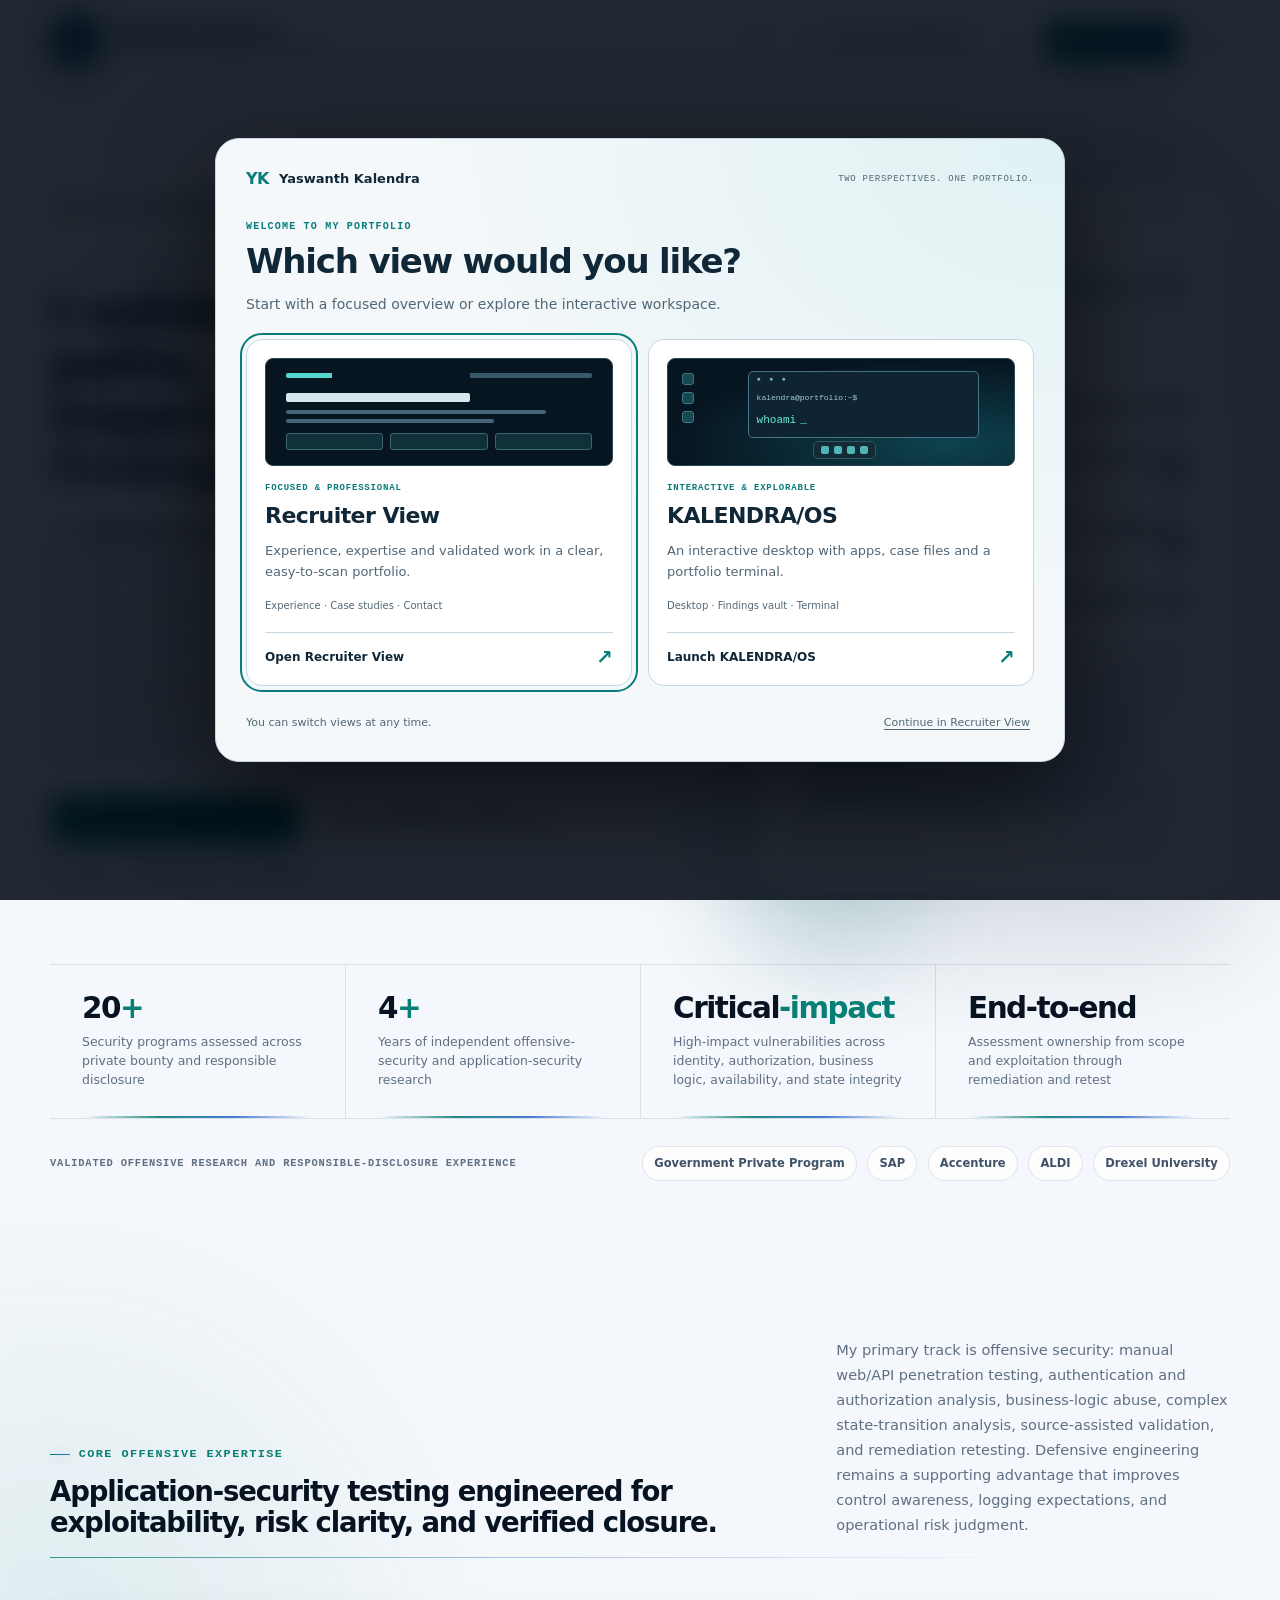
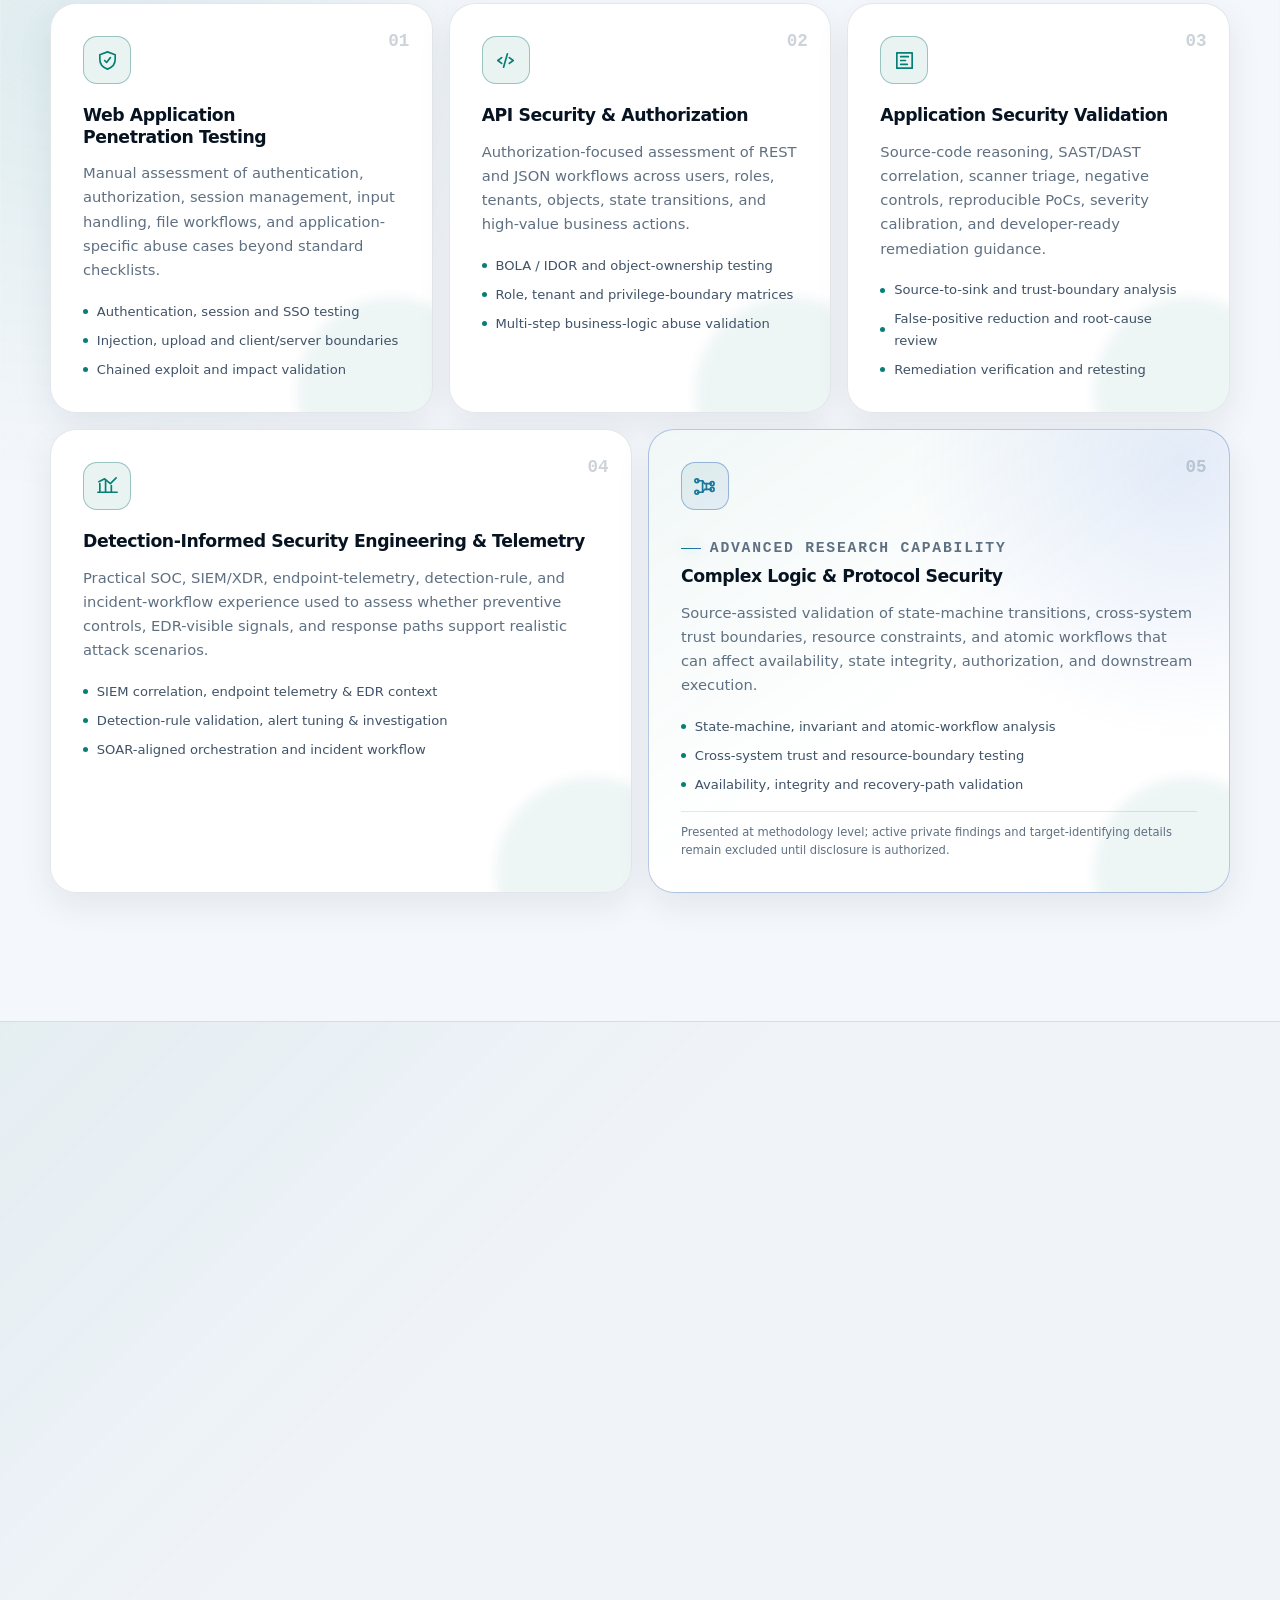
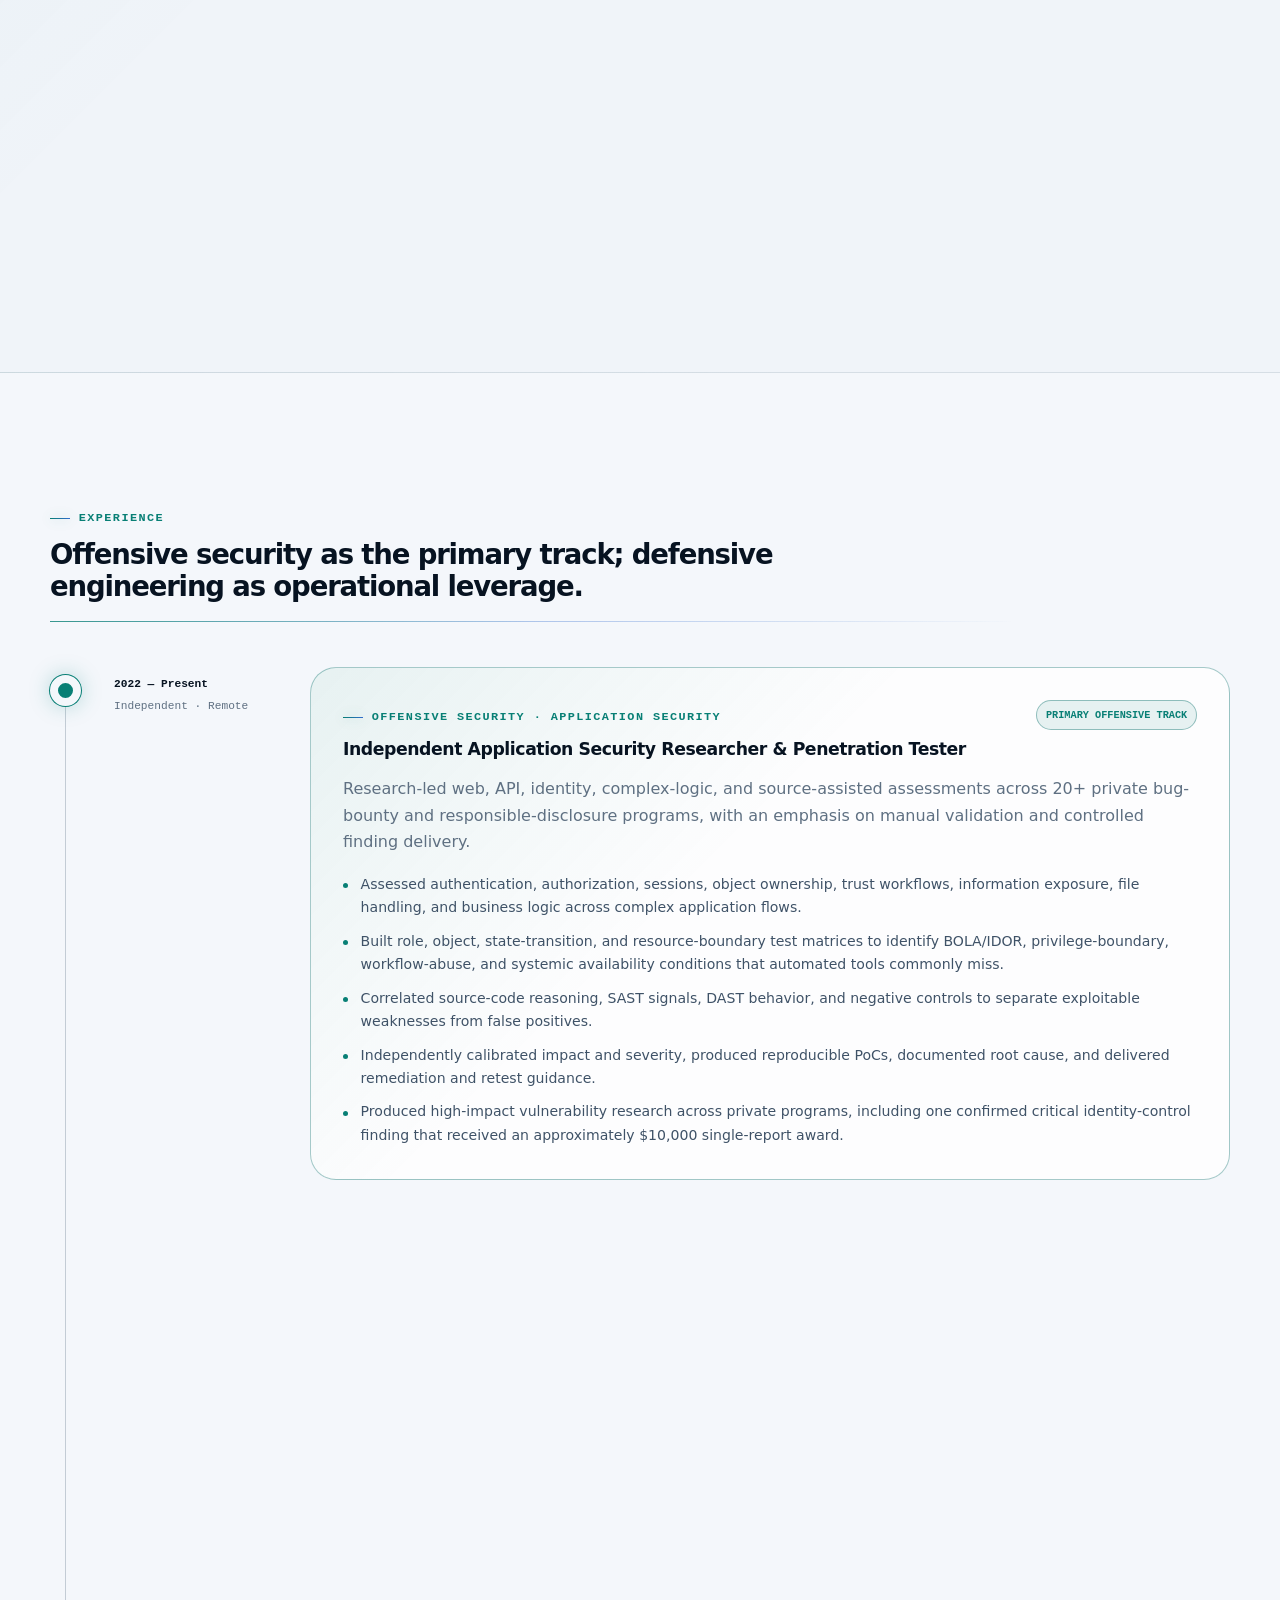
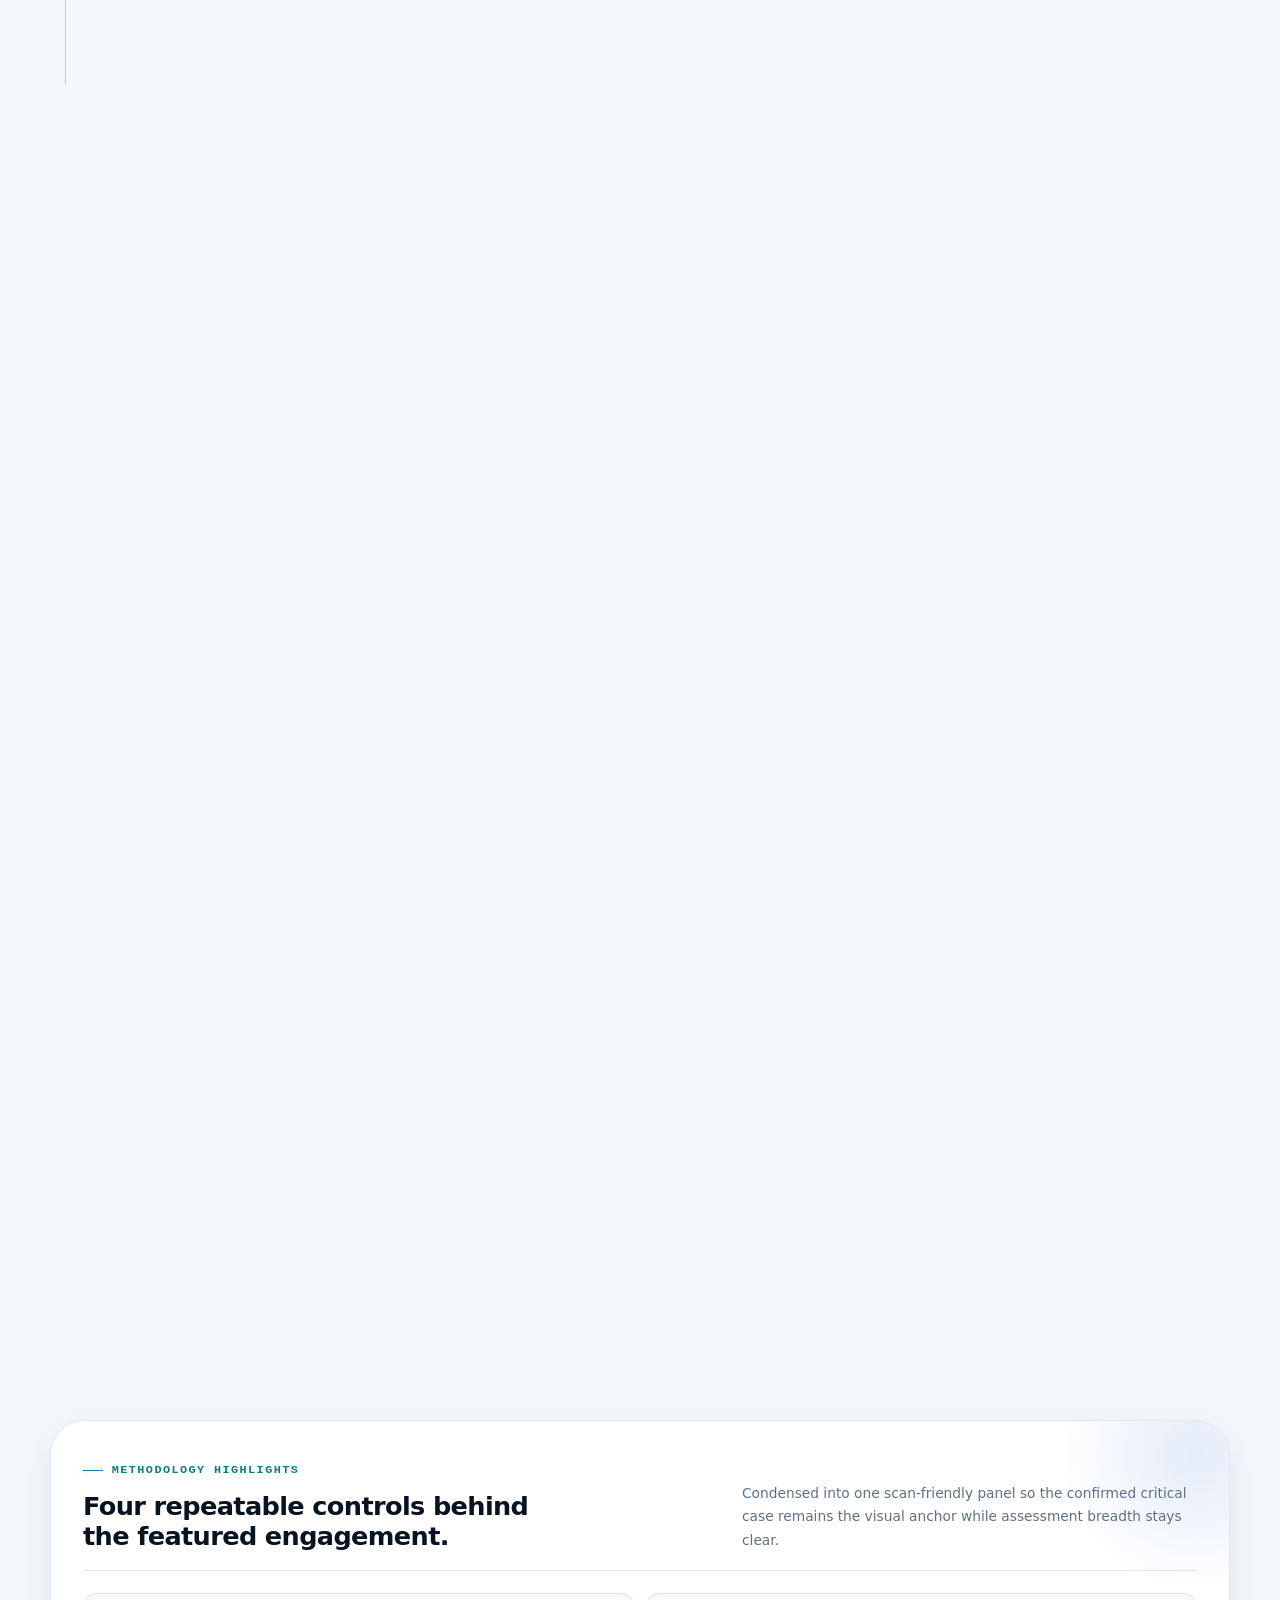
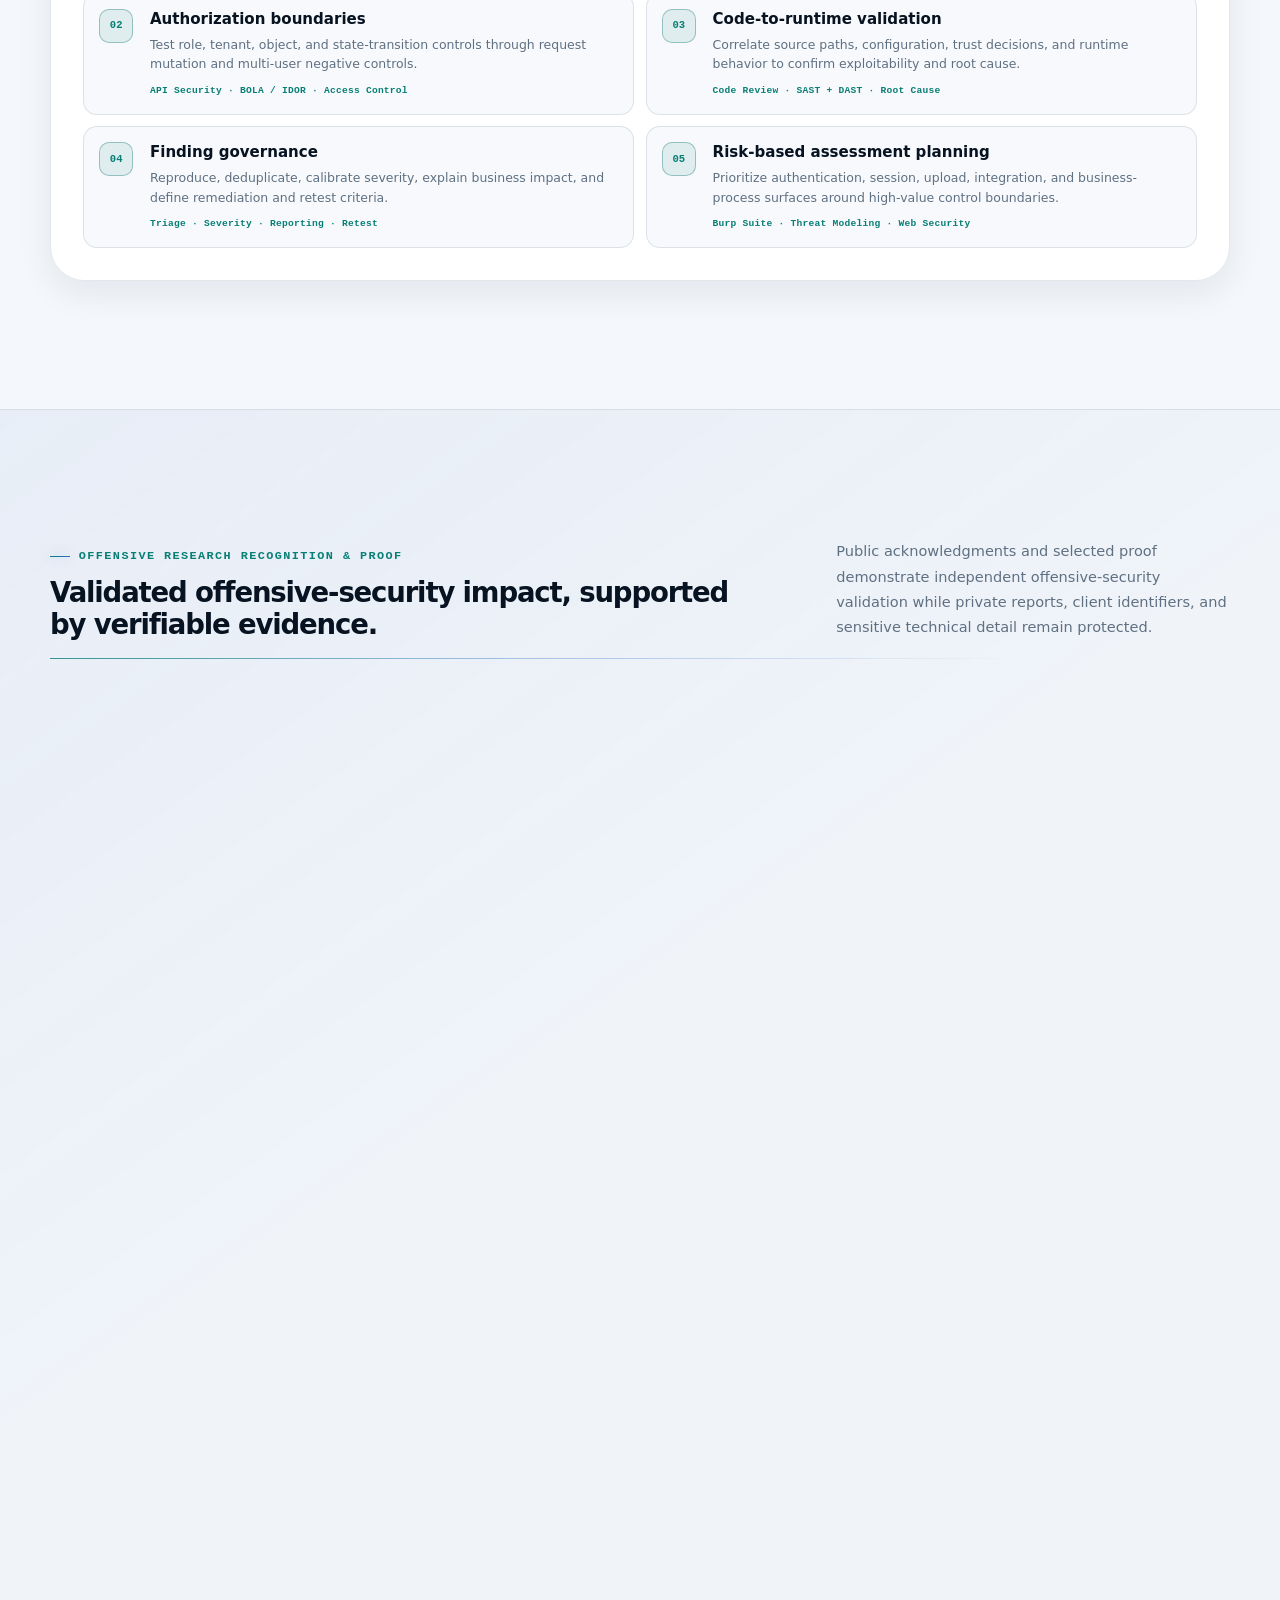
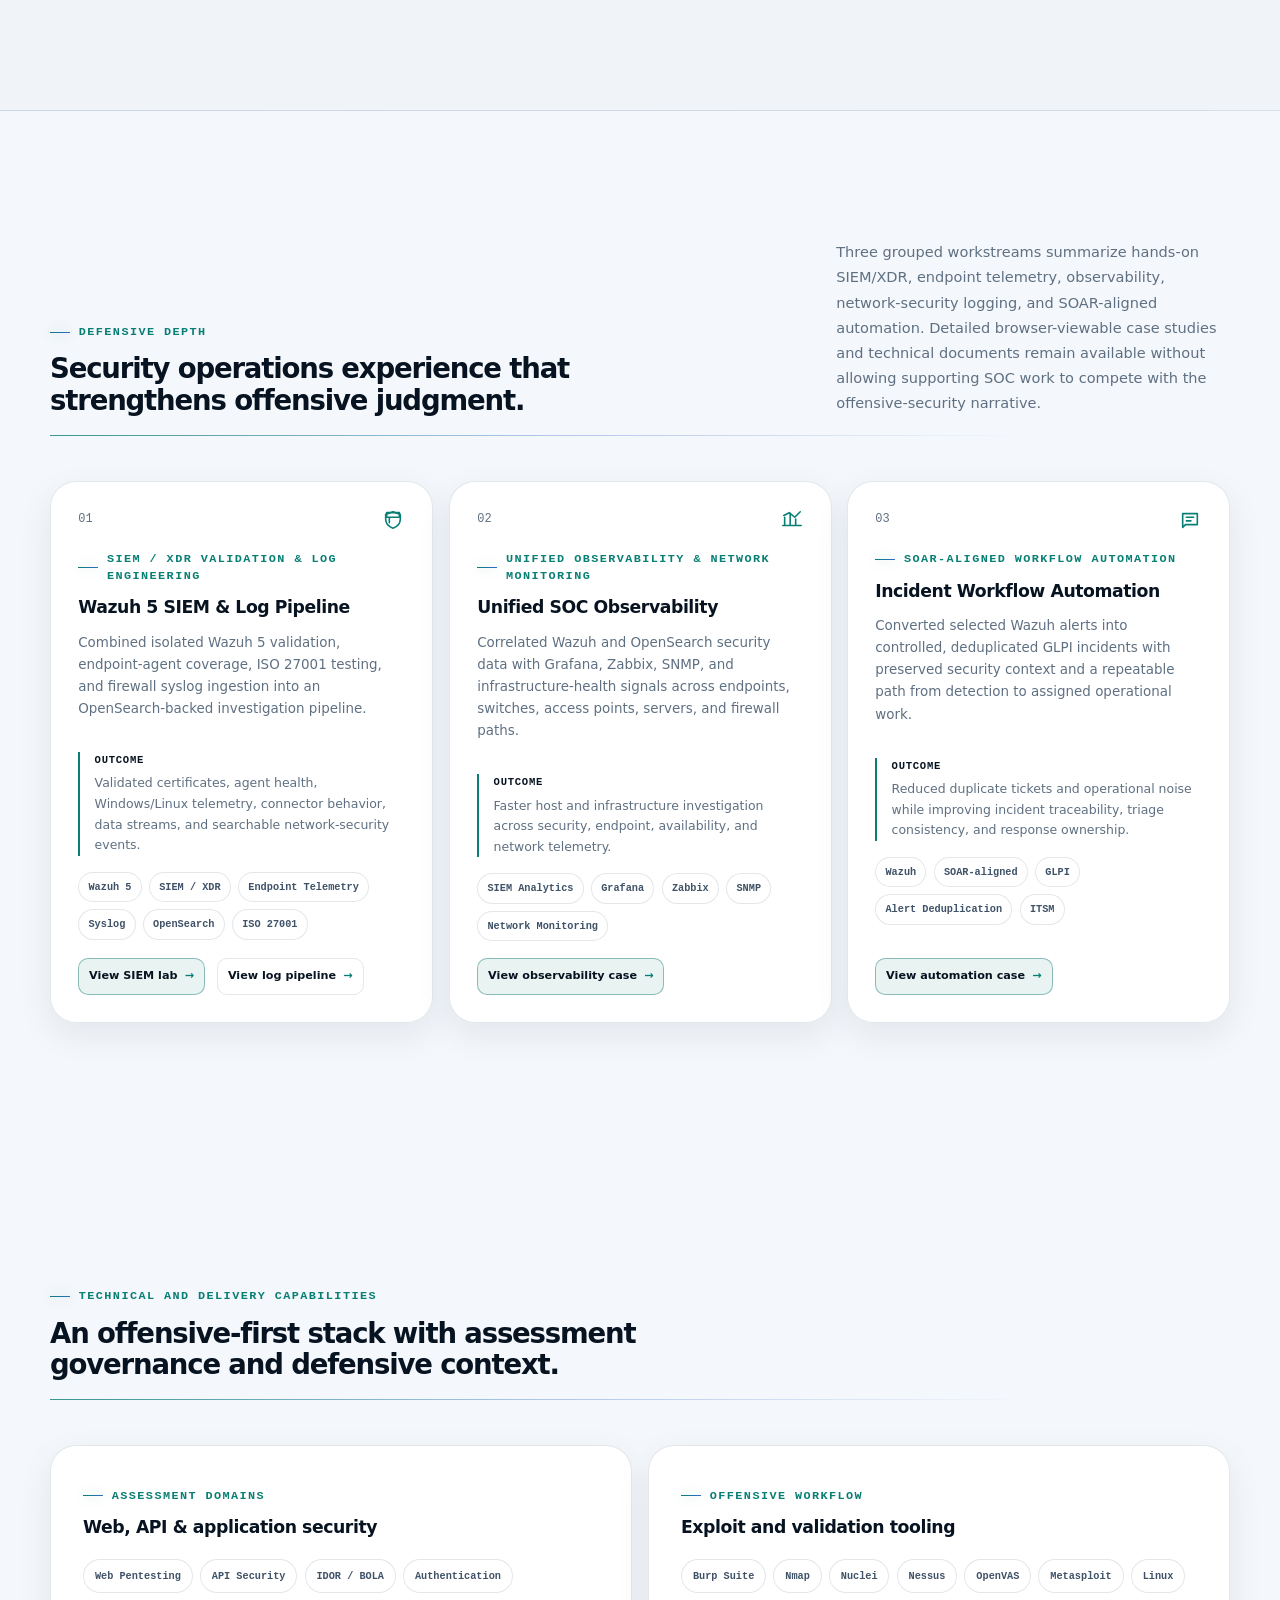
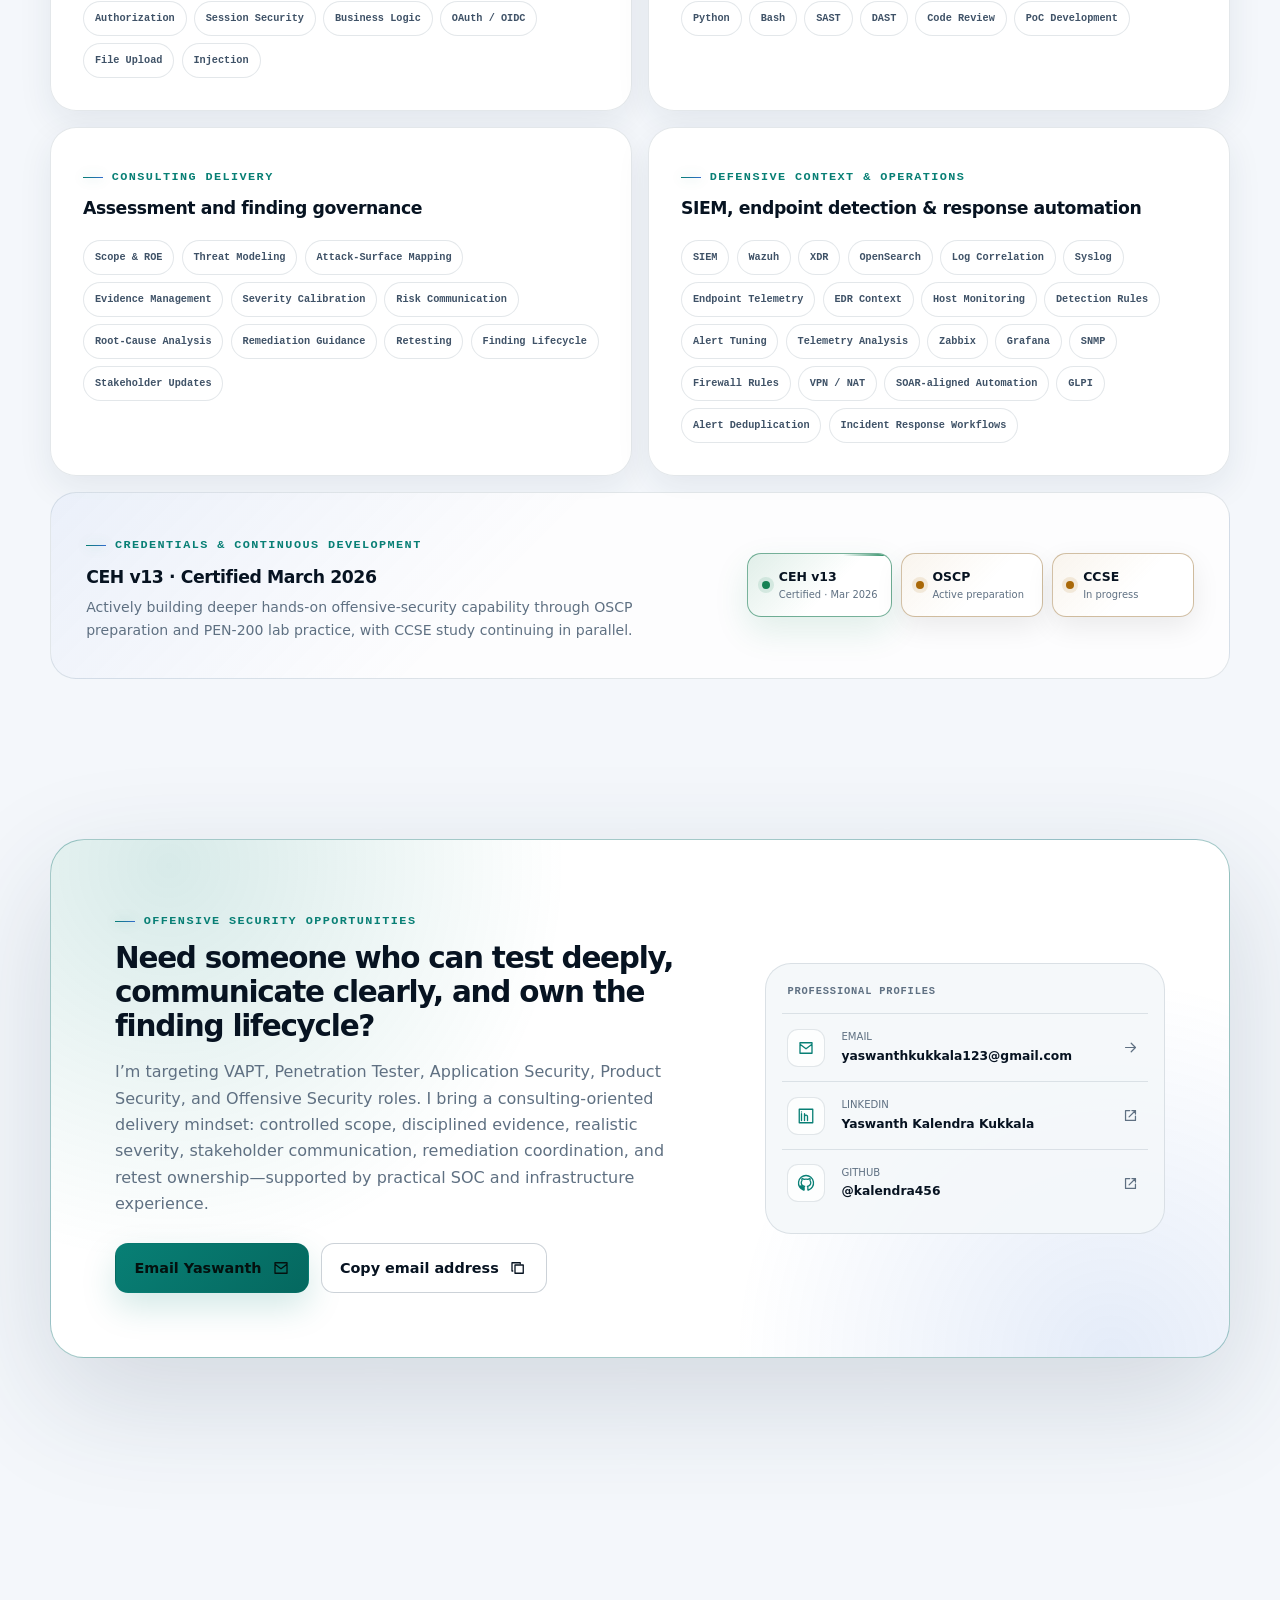
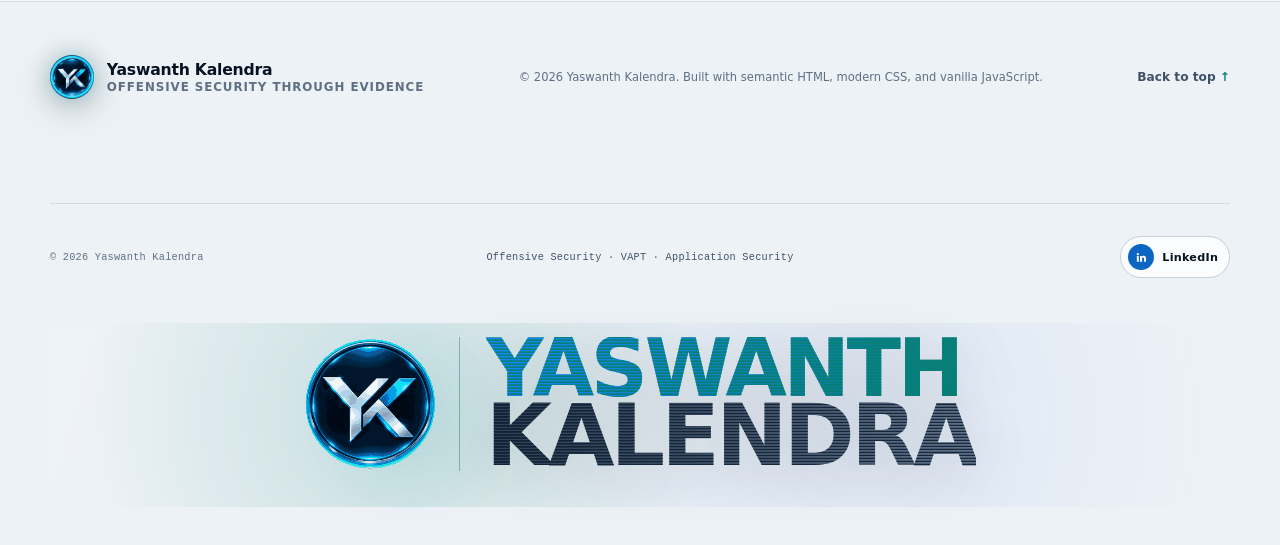
==== commit 11468a9c: "Keep Launch KALENDRA OS in the top navigation bar" ====
--- a/index.html
+++ b/index.html
@@ -96,6 +96,7 @@
   <link rel="stylesheet" href="os/launcher.css?v=1">
 <link rel="stylesheet" href="view-choice.css?v=1">
 <script src="view-choice.js?v=1" defer></script>
+  <link rel="stylesheet" href="topbar-launch.css?v=1">
 </head>
 <body>
   <div class="scroll-progress" aria-hidden="true"><span id="scrollProgress"></span></div>
@@ -126,6 +127,7 @@
       </nav>
 
       <div class="header-actions">
+        <a class="os-launch topbar-os-launch" href="os/?portfolio-view=os" aria-label="Launch KALENDRA/OS interactive portfolio"><svg viewBox="0 0 24 24" aria-hidden="true"><rect x="3" y="4" width="18" height="13" rx="2"></rect><path d="M8 21h8M12 17v4M7 8l3 3-3 3M13 13h4"></path></svg><span>Launch KALENDRA/OS</span></a>
         <button class="icon-button theme-toggle" id="themeToggle" type="button" aria-label="Switch color theme" aria-pressed="false">
           <svg class="sun-icon" viewBox="0 0 24 24" aria-hidden="true"><circle cx="12" cy="12" r="4"></circle><path d="M12 2v2M12 20v2M4.93 4.93l1.42 1.42M17.66 17.66l1.41 1.41M2 12h2M20 12h2M4.93 19.07l1.42-1.41M17.66 6.34l1.41-1.41"></path></svg>
           <svg class="moon-icon" viewBox="0 0 24 24" aria-hidden="true"><path d="M20.5 14.4A8.5 8.5 0 0 1 9.6 3.5 8.5 8.5 0 1 0 20.5 14.4Z"></path></svg>
@@ -171,15 +173,7 @@
       </a>
     </div>
 
-    <!-- KALENDRA/OS entry point -->
-    <nav class="experience-switch" aria-label="Portfolio views">
-      <span class="experience-label">Choose your perspective</span>
-      <span class="current-view" aria-current="page">Recruiter View</span>
-      <a class="os-launch" href="os/">Launch KALENDRA/OS <span aria-hidden="true">↗</span></a>
-    </nav>
-    <!-- /KALENDRA/OS entry point -->
-
-    <div class="hero-links" aria-label="Professional profiles">
+<div class="hero-links" aria-label="Professional profiles">
       <a href="mailto:yaswanthkukkala123@gmail.com">
         <svg viewBox="0 0 24 24" aria-hidden="true"><path d="M4 5h16v14H4zM4 7l8 6 8-6"></path></svg>
         Email
--- a/topbar-launch.css
+++ b/topbar-launch.css
@@ -0,0 +1,73 @@
+/* Keep the workspace launch action visible in the sticky Recruiter View header. */
+#siteHeader .header-inner { gap: 1rem; }
+#siteHeader .header-actions { gap: .5rem; flex: 0 0 auto; }
+#siteHeader .desktop-nav { gap: 1rem; }
+#siteHeader .desktop-nav a { white-space: nowrap; font-size: .8rem; }
+#siteHeader .topbar-os-launch {
+  display: inline-flex;
+  align-items: center;
+  justify-content: center;
+  gap: .5rem;
+  min-height: 42px;
+  flex: 0 0 auto;
+  padding: .65rem .85rem;
+  border: 1px solid var(--accent, #62ded5);
+  border-radius: 11px;
+  background: var(--surface-soft, #0e2330);
+  color: var(--text-strong, #edf5fa);
+  font-family: var(--font-sans, system-ui, sans-serif);
+  font-size: .75rem;
+  font-weight: 750;
+  line-height: 1.2;
+  white-space: nowrap;
+  text-decoration: none;
+  transition: background 180ms ease, border-color 180ms ease;
+}
+#siteHeader .topbar-os-launch svg {
+  width: 17px;
+  height: 17px;
+  fill: none;
+  stroke: var(--accent, #62ded5);
+  stroke-width: 1.7;
+  flex: 0 0 auto;
+}
+#siteHeader .topbar-os-launch:hover { background: var(--surface-raised, #17313e); }
+#siteHeader .topbar-os-launch:focus-visible { outline: 2px solid var(--accent, #62ded5); outline-offset: 4px; }
+/* The direct launch stays labelled; the adjacent icon reopens the two-view chooser. */
+#siteHeader .vc-toggle { width: 38px; min-height: 40px; padding: 8px; }
+#siteHeader .vc-toggle > span {
+  position: absolute;
+  width: 1px;
+  height: 1px;
+  overflow: hidden;
+  clip-path: inset(50%);
+  white-space: nowrap;
+}
+@media (max-width: 1380px) {
+  #siteHeader .desktop-nav { display: none; }
+  #siteHeader .menu-toggle { display: inline-grid; }
+  #siteHeader .mobile-nav:not([hidden]) { display: grid; gap: .35rem; padding-block: .8rem 1rem; }
+  #siteHeader .mobile-nav a { padding: .65rem .75rem; border-radius: 8px; }
+}
+@media (max-width: 900px) {
+  #siteHeader .header-cta { display: none; }
+}
+@media (max-width: 600px) {
+  :root { --header-height: 116px; }
+  #siteHeader .header-inner { flex-wrap: wrap; min-height: 0; gap: 8px; padding-block: 10px; }
+  #siteHeader .header-inner > .brand { flex: 1 1 100%; }
+  #siteHeader .header-actions { width: 100%; gap: 6px; }
+  #siteHeader .topbar-os-launch { order: -1; margin-right: auto; min-height: 40px; padding: .55rem .65rem; font-size: 12px; }
+  #siteHeader .topbar-os-launch svg { width: 15px; height: 15px; }
+  #siteHeader .icon-button, #siteHeader .vc-toggle { width: 36px; min-width: 36px; height: 40px; min-height: 40px; flex: 0 0 36px; }
+  #siteHeader .brand-copy span { display: block; font-size: .62rem; }
+}
+@media (max-width: 360px) {
+  #siteHeader .header-actions { gap: 4px; }
+  #siteHeader .topbar-os-launch { padding-inline: 8px; font-size: 11.5px; }
+  #siteHeader .topbar-os-launch svg { display: none; }
+}
+@media (prefers-reduced-motion: reduce) {
+  #siteHeader .topbar-os-launch { transition: none; }
+}
+@media print { #siteHeader .topbar-os-launch { display: none; } }
